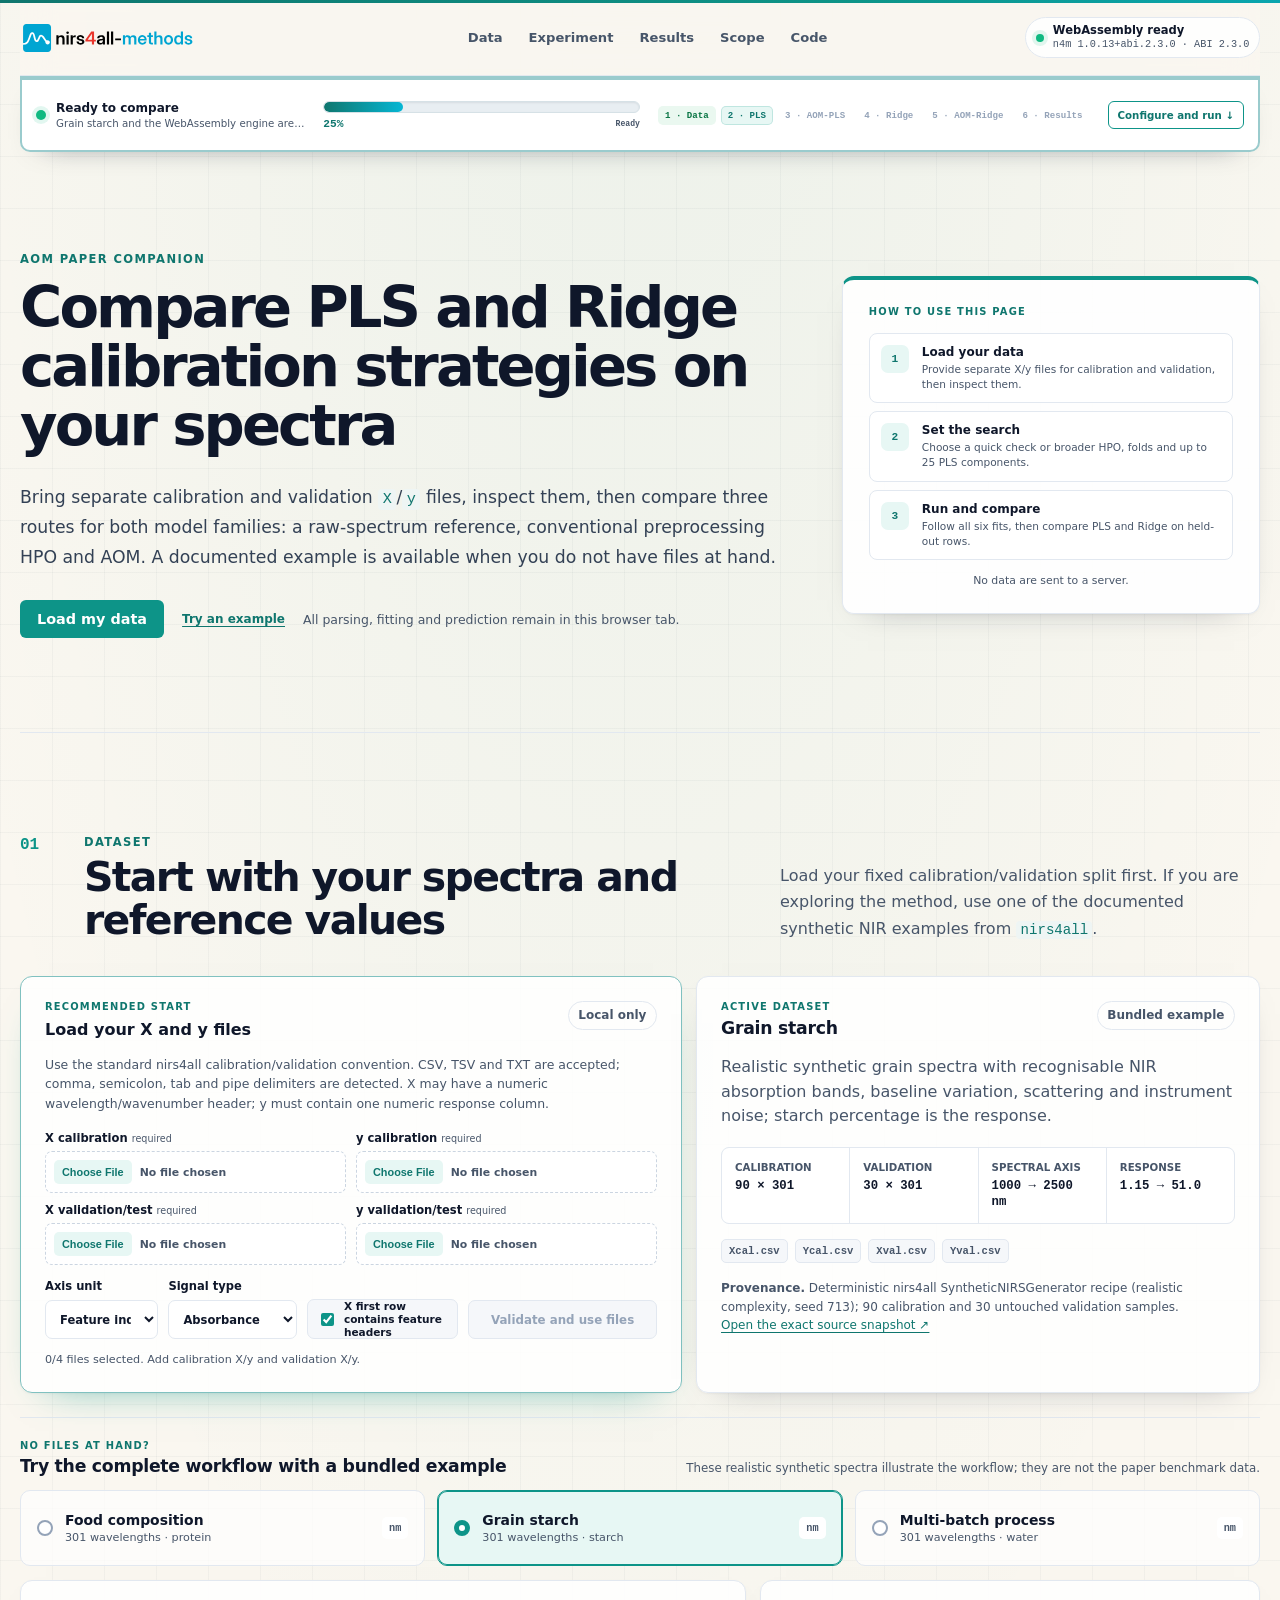
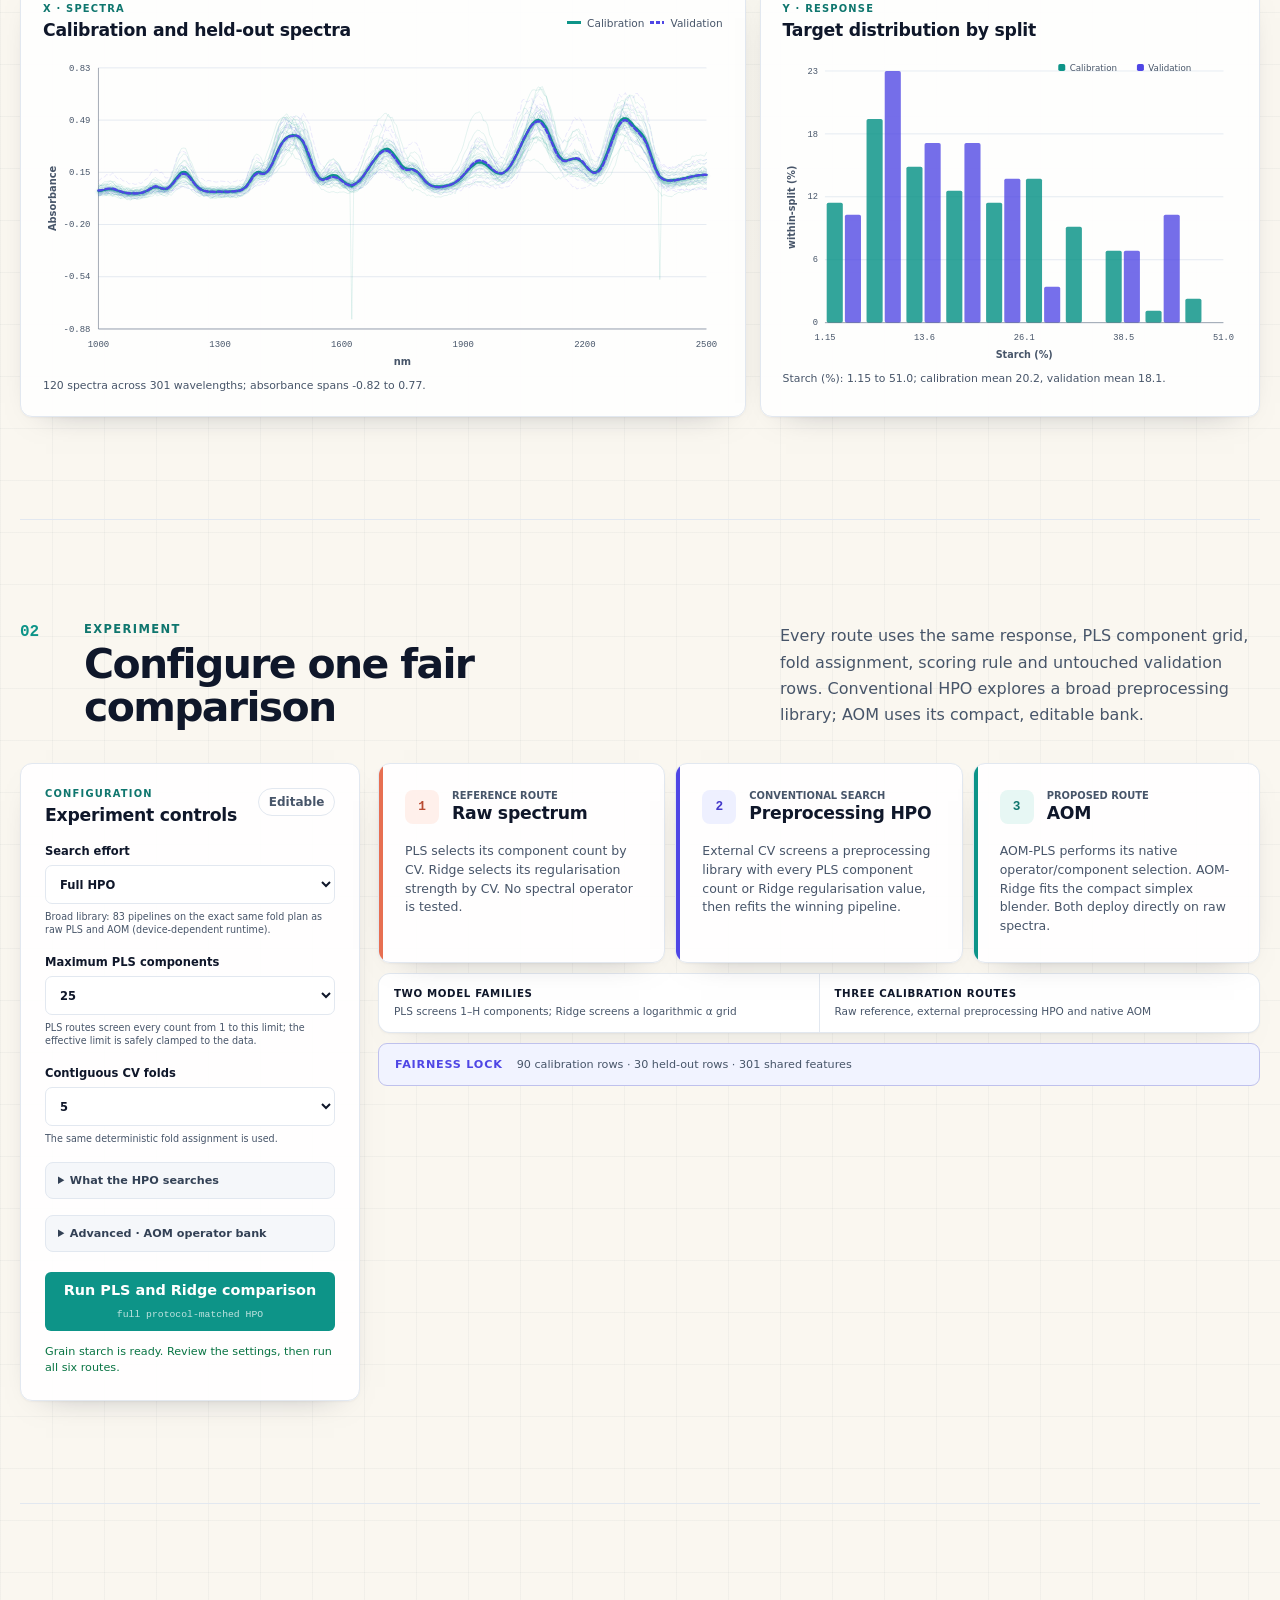
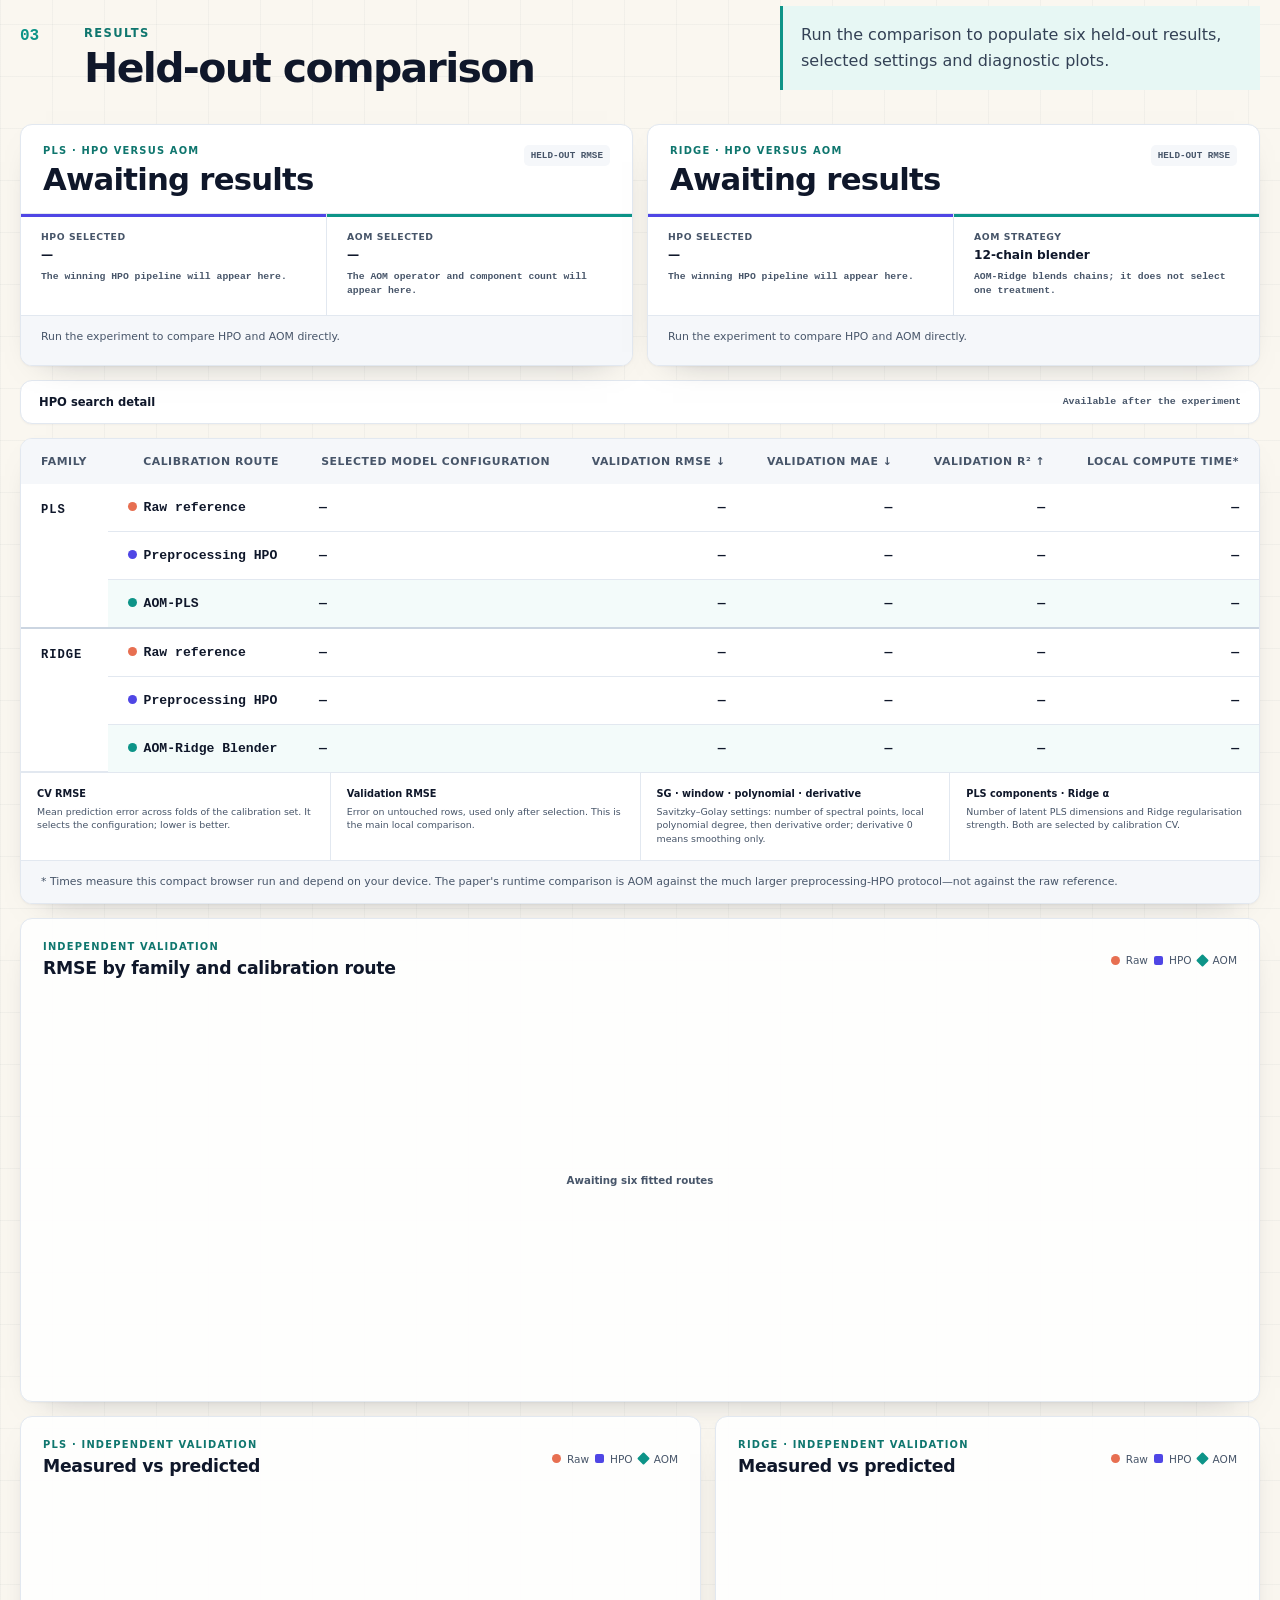
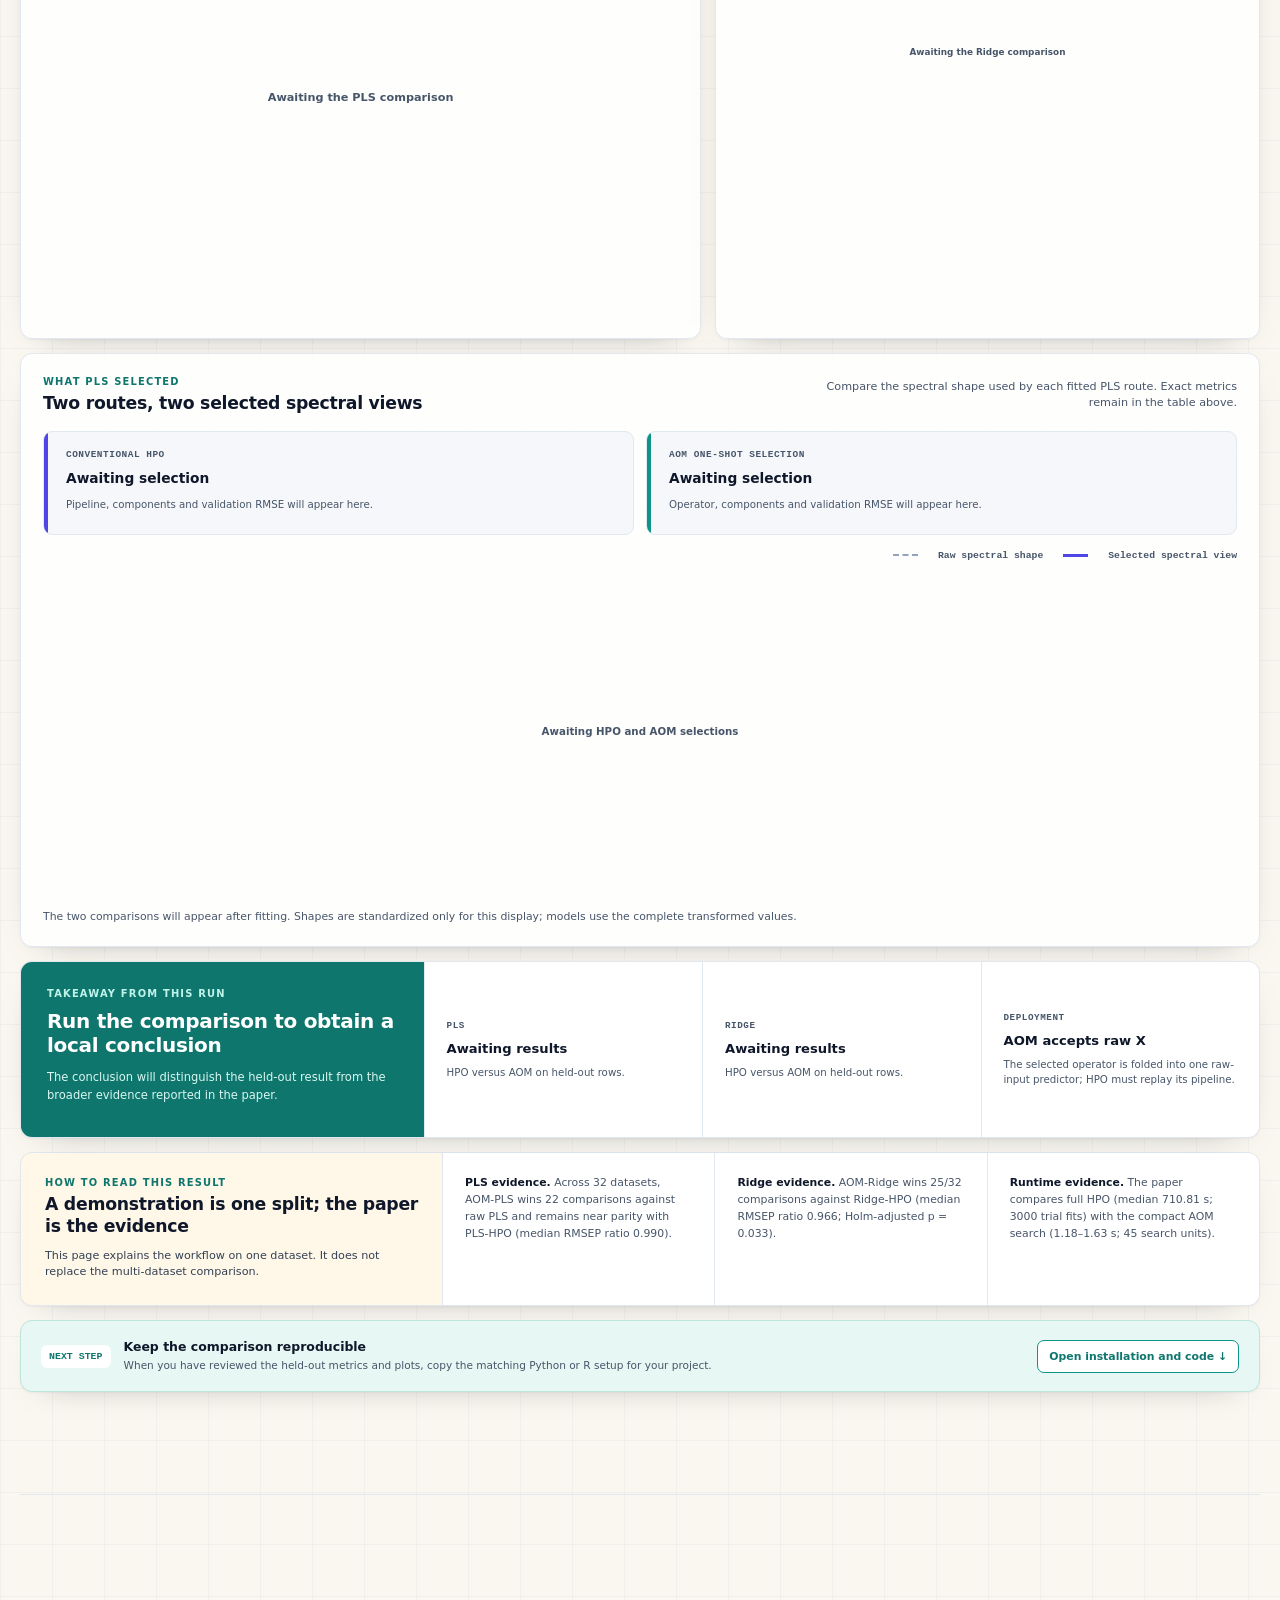
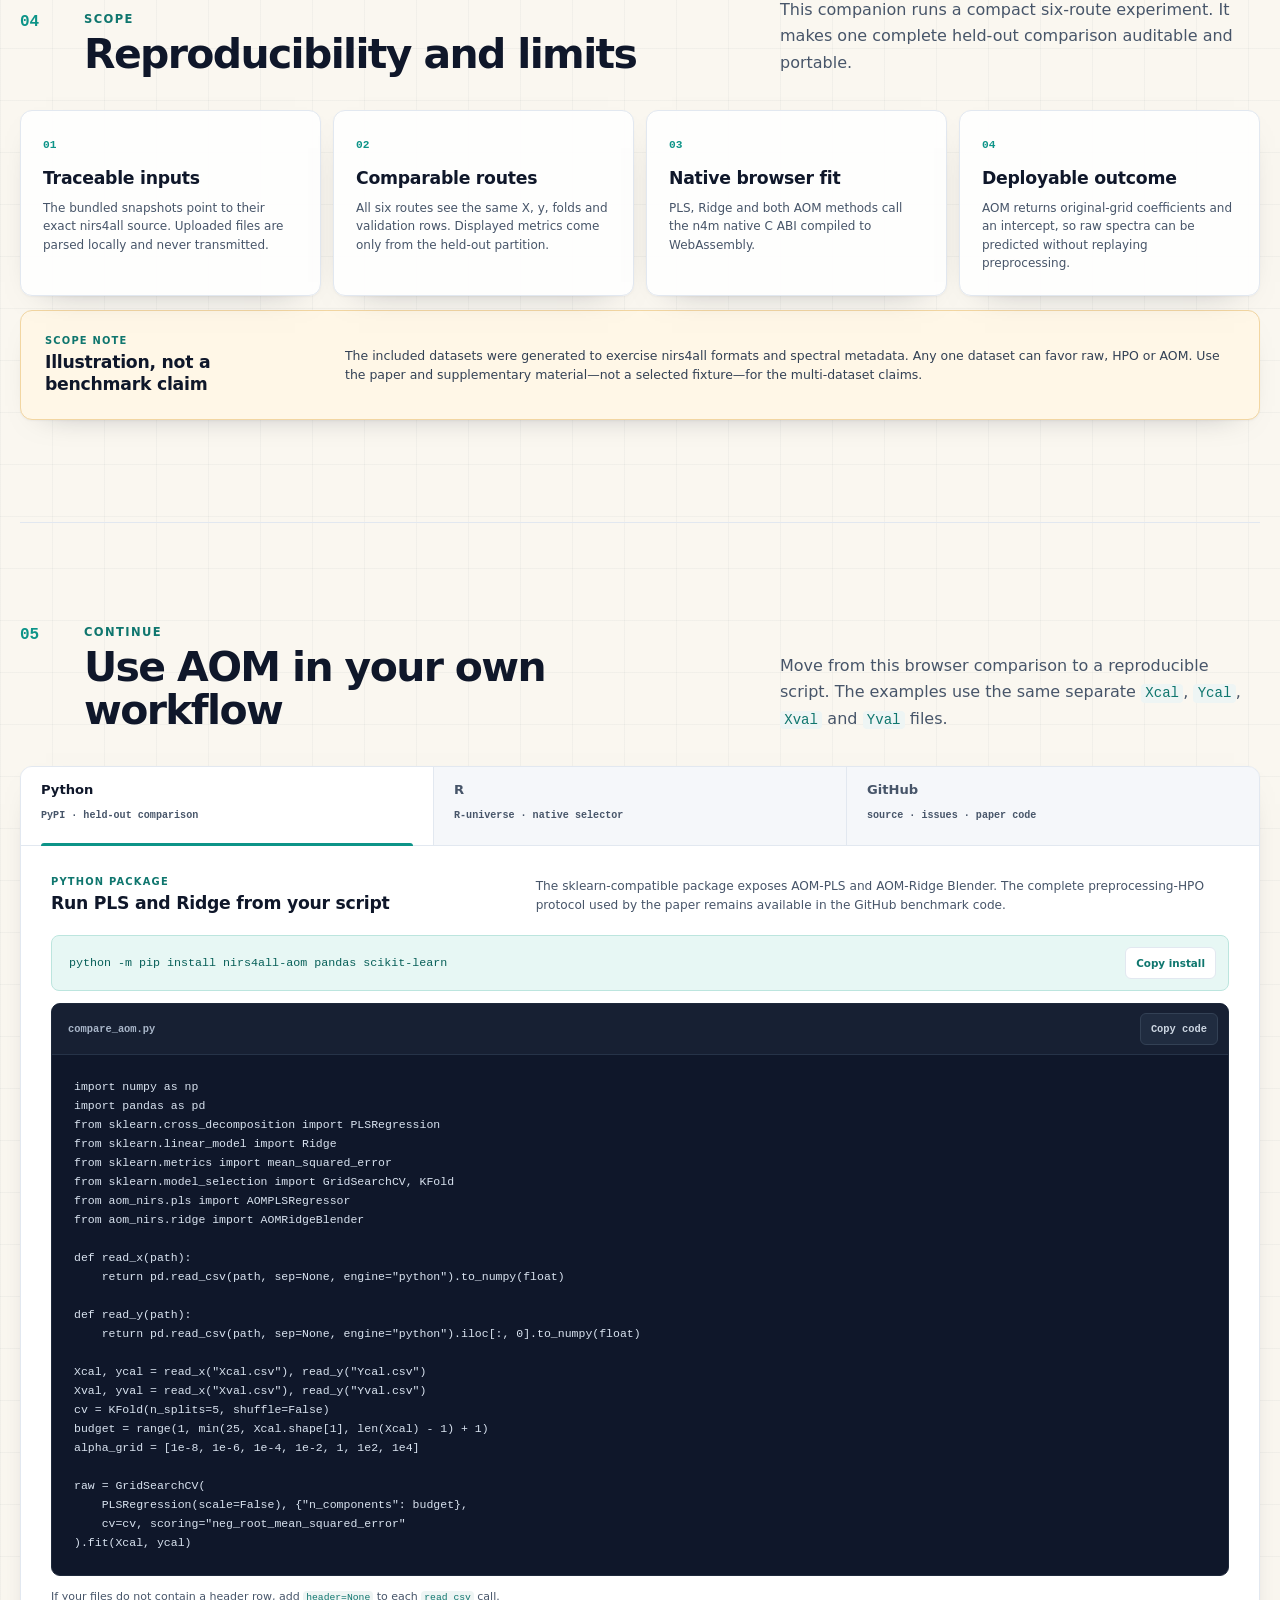
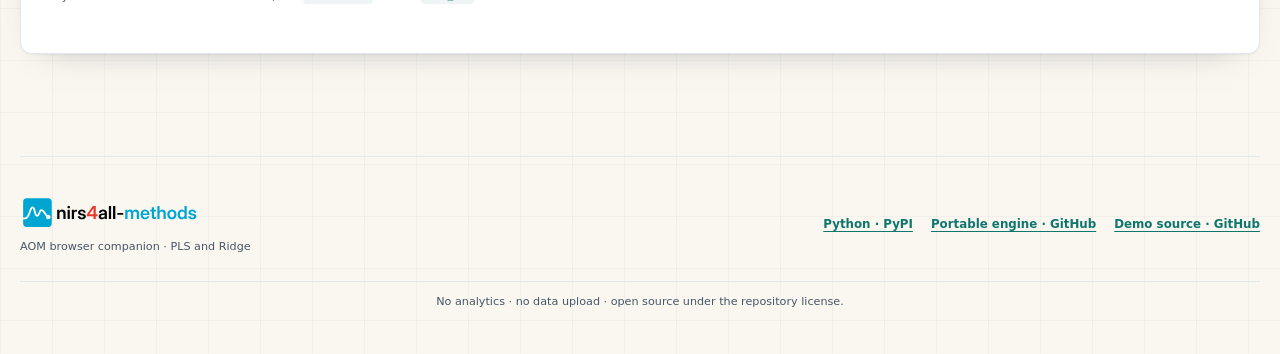
==== demo/wasm/index.html @ f7631689 "feat(demo): explain HPO selections and scores" ====
<!doctype html>
<html lang="en">
<head>
  <meta charset="utf-8">
  <meta name="viewport" content="width=device-width, initial-scale=1">
  <meta name="description" content="Load NIR calibration data and compare PLS and Ridge defaults, preprocessing HPO and AOM entirely in WebAssembly.">
  <meta name="theme-color" content="#0d9488">
  <title>AOM · interactive paper companion</title>
  <link rel="icon" href="assets/nirs4all-ui/brands/nirs4all-formats/icon.svg" type="image/svg+xml">
  <link rel="stylesheet" href="assets/nirs4all-ui/styles/nirs4all-default.css">
  <link rel="stylesheet" href="assets/nirs4all-ui/viz.css">
  <link rel="stylesheet" href="styles.css">
</head>
<body class="n4-app n4-spectral-canvas">
  <div class="n4-spectrum-strip" aria-hidden="true"></div>
  <header class="site-header">
    <a class="brand" href="https://github.com/GBeurier/nirs4all-methods" aria-label="nirs4all-methods repository">
      <img src="assets/nirs4all-ui/brands/nirs4all-methods/horizontal.svg" alt="nirs4all-methods">
    </a>
    <nav aria-label="Page sections">
      <a href="#data">Data</a>
      <a href="#experiment">Experiment</a>
      <a href="#results">Results</a>
      <a href="#reproduce">Scope</a>
      <a href="#continue">Code</a>
    </nav>
    <div class="runtime n4-badge" aria-live="polite">
      <span id="runtime-dot" class="runtime-dot loading" aria-hidden="true"></span>
      <span><strong id="runtime-status">Loading WASM</strong><small id="runtime-version">n4m engine</small></span>
    </div>
  </header>

  <section id="activity" class="activity-strip" data-state="loading">
    <div class="activity-status">
      <span id="activity-dot" class="activity-dot" aria-hidden="true"></span>
      <div><strong id="activity-title">Initialising the demonstration</strong><small id="activity-detail">Loading the dataset description…</small></div>
    </div>
    <div class="activity-progress-stack">
      <div id="activity-progress" class="activity-progress" role="progressbar" aria-label="Experiment progress" aria-valuemin="0" aria-valuemax="100" aria-valuenow="5">
        <span id="activity-progress-bar" style="width: 5%"></span>
      </div>
      <div class="activity-progress-meta"><strong id="activity-percent">5%</strong><small id="activity-time">Loading…</small></div>
    </div>
    <ol class="activity-phases" aria-label="Experiment stages">
      <li data-phase="data">1 · Data</li><li data-phase="pls">2 · PLS</li><li data-phase="aom-pls">3 · AOM-PLS</li><li data-phase="ridge">4 · Ridge</li><li data-phase="aom-ridge">5 · AOM-Ridge</li><li data-phase="results">6 · Results</li>
    </ol>
    <a id="activity-action" href="#results" hidden>View results ↓</a>
    <p id="activity-announcement" class="sr-only" role="status" aria-live="polite" aria-atomic="true">Initialising the demonstration.</p>
  </section>

  <main>
    <section class="hero" aria-labelledby="page-title">
      <div>
        <p class="kicker">AOM paper companion</p>
        <h1 id="page-title">Compare PLS and Ridge calibration strategies on your spectra</h1>
        <p class="hero-copy">Bring separate calibration and validation <code>X</code>/<code>y</code> files, inspect them, then compare three routes for both model families: a raw-spectrum reference, conventional preprocessing HPO and AOM. A documented example is available when you do not have files at hand.</p>
        <div class="hero-actions">
          <a class="n4-button" href="#upload-card">Load my data</a>
          <a class="text-action" href="#bundled-datasets">Try an example</a>
          <span>All parsing, fitting and prediction remain in this browser tab.</span>
        </div>
      </div>
      <aside class="protocol-card n4-surface" aria-label="How to use the demonstration">
        <p class="overline">How to use this page</p>
        <ol class="workflow-overview">
          <li><span>1</span><div><strong>Load your data</strong><small>Provide separate X/y files for calibration and validation, then inspect them.</small></div></li>
          <li><span>2</span><div><strong>Set the search</strong><small>Choose a quick check or broader HPO, folds and up to 25 PLS components.</small></div></li>
          <li><span>3</span><div><strong>Run and compare</strong><small>Follow all six fits, then compare PLS and Ridge on held-out rows.</small></div></li>
        </ol>
        <p class="privacy-note">No data are sent to a server.</p>
      </aside>
    </section>

    <section id="data" class="section-block" aria-labelledby="data-title">
      <div class="section-heading">
        <div><span class="section-number">01</span><p class="kicker">Dataset</p><h2 id="data-title">Start with your spectra and reference values</h2></div>
        <p>Load your fixed calibration/validation split first. If you are exploring the method, use one of the documented synthetic NIR examples from <code>nirs4all</code>.</p>
      </div>

      <div class="data-layout">
        <article id="upload-card" class="upload-card n4-surface">
          <div class="upload-heading">
            <span><span class="overline">Recommended start</span><strong>Load your X and y files</strong></span>
            <span class="n4-badge">Local only</span>
          </div>
          <div class="upload-body">
            <p>Use the standard nirs4all calibration/validation convention. CSV, TSV and TXT are accepted; comma, semicolon, tab and pipe delimiters are detected. X may have a numeric wavelength/wavenumber header; y must contain one numeric response column.</p>
            <div class="upload-grid">
              <label><span>X calibration <small>required</small></span><input id="x-cal-file" type="file" accept=".csv,.tsv,.txt,text/csv,text/tab-separated-values"></label>
              <label><span>y calibration <small>required</small></span><input id="y-cal-file" type="file" accept=".csv,.tsv,.txt,text/csv,text/tab-separated-values"></label>
              <label><span>X validation/test <small>required</small></span><input id="x-val-file" type="file" accept=".csv,.tsv,.txt,text/csv,text/tab-separated-values"></label>
              <label><span>y validation/test <small>required</small></span><input id="y-val-file" type="file" accept=".csv,.tsv,.txt,text/csv,text/tab-separated-values"></label>
            </div>
            <div class="upload-options">
              <label>Axis unit<select id="upload-unit"><option value="index">Feature index</option><option value="nm">nm</option><option value="cm-1">cm⁻¹</option></select></label>
              <label>Signal type<select id="upload-signal"><option value="absorbance">Absorbance</option><option value="reflectance%">Reflectance %</option><option value="unknown">Other / unknown</option></select></label>
              <label class="header-option"><input id="upload-header" type="checkbox" checked> X first row contains feature headers</label>
              <button id="load-upload" class="secondary-button" type="button" disabled>Validate and use files</button>
            </div>
            <p id="upload-status" class="form-status" aria-live="polite">Select the four files above. Files never leave your device.</p>
          </div>
        </article>

        <article class="dataset-detail n4-surface">
          <div class="card-head">
            <div><p class="overline">Active dataset</p><h3 id="dataset-name">Loading…</h3></div>
            <span id="dataset-kind" class="n4-badge">Bundled example</span>
          </div>
          <p id="dataset-description" class="muted"></p>
          <dl class="metadata-grid">
            <div><dt>Calibration</dt><dd id="train-shape">—</dd></div>
            <div><dt>Validation</dt><dd id="test-shape">—</dd></div>
            <div><dt>Spectral axis</dt><dd id="axis-range">—</dd></div>
            <div><dt>Response</dt><dd id="target-range">—</dd></div>
          </dl>
          <div class="file-contract">
            <span>Xcal.csv</span><span>Ycal.csv</span><span>Xval.csv</span><span>Yval.csv</span>
          </div>
          <p class="provenance"><strong>Provenance.</strong> <span id="dataset-provenance"></span> <a id="dataset-source-link" href="#" target="_blank" rel="noreferrer">Open the exact source snapshot ↗</a></p>
        </article>

      </div>

      <div id="bundled-datasets" class="fixture-picker">
        <div><p class="overline">No files at hand?</p><h3>Try the complete workflow with a bundled example</h3></div>
        <p>These realistic synthetic spectra illustrate the workflow; they are not the paper benchmark data.</p>
      </div>
      <div id="dataset-options" class="dataset-options" role="radiogroup" aria-label="Bundled datasets"></div>

      <div class="inspection-grid">
        <article class="chart-panel n4-surface">
          <div class="chart-title"><div><p class="overline">X · spectra</p><h3>Calibration and held-out spectra</h3></div><div class="legend"><span class="legend-key train"></span>Calibration <span class="legend-key test"></span>Validation</div></div>
          <svg id="spectra-chart" class="n4viz" viewBox="0 0 760 360" role="img" aria-label="Spectra in the calibration and validation partitions" aria-describedby="spectra-summary"></svg>
          <p id="spectra-summary" class="chart-footnote">A concise spectral summary will appear with the dataset.</p>
        </article>
        <article class="chart-panel n4-surface">
          <div class="chart-title"><div><p class="overline">y · response</p><h3>Target distribution by split</h3></div></div>
          <svg id="target-chart" class="n4viz" viewBox="0 0 520 360" role="img" aria-label="Target distributions in calibration and validation partitions" aria-describedby="target-summary"></svg>
          <p id="target-summary" class="chart-footnote">A concise target summary will appear with the dataset.</p>
        </article>
      </div>
    </section>

    <section id="experiment" class="section-block" aria-labelledby="experiment-title">
      <div class="section-heading">
        <div><span class="section-number">02</span><p class="kicker">Experiment</p><h2 id="experiment-title">Configure one fair comparison</h2></div>
        <p>Every route uses the same response, PLS component grid, fold assignment, scoring rule and untouched validation rows. Conventional HPO explores a broad preprocessing library; AOM uses its compact, editable bank.</p>
      </div>

      <div class="experiment-layout">
        <aside class="config-card n4-surface">
          <div class="card-head"><div><p class="overline">Configuration</p><h3>Experiment controls</h3></div><span class="n4-badge">Editable</span></div>
          <label class="field">Search effort
            <select id="search-depth"><option value="quick">Quick check</option><option value="full" selected>Full HPO</option></select>
            <small id="search-depth-note">Broad preprocessing library evaluated on the exact same folds and score as raw PLS and AOM.</small>
          </label>
          <label class="field">Maximum PLS components
            <select id="components"><option>5</option><option>10</option><option>15</option><option>20</option><option selected>25</option></select>
            <small>PLS routes screen every count from 1 to this limit; the effective limit is safely clamped to the data.</small>
          </label>
          <label class="field">Contiguous CV folds
            <select id="folds"><option>3</option><option selected>5</option><option>6</option><option>8</option></select>
            <small>The same deterministic fold assignment is used.</small>
          </label>
          <details class="config-details">
            <summary>What the HPO searches</summary>
            <p id="hpo-scope">Smoothing, derivatives, detrending, SNV, Gaussian filtering and selected two-step chains.</p>
          </details>
          <details class="config-details">
            <summary>Advanced · AOM operator bank</summary>
            <fieldset>
              <legend>Strict-linear views used by AOM-PLS</legend>
              <div id="operator-controls" class="operator-controls"></div>
            </fieldset>
          </details>
          <button id="run" class="n4-button run-button" type="button" disabled><span>Run PLS and Ridge comparison</span><small id="run-search-summary">full protocol-matched HPO</small></button>
          <p id="run-note" class="form-status" aria-live="polite">Loading the data and WebAssembly engine.</p>
        </aside>

        <div class="routes">
          <div class="route-matrix">
            <article class="route-card baseline n4-surface">
              <div class="route-label"><span>1</span><div><p>Reference route</p><h3>Raw spectrum</h3></div></div>
              <p>PLS selects its component count by CV. Ridge selects its regularisation strength by CV. No spectral operator is tested.</p>
            </article>
            <article class="route-card hpo n4-surface">
              <div class="route-label"><span>2</span><div><p>Conventional search</p><h3>Preprocessing HPO</h3></div></div>
              <p>External CV screens a preprocessing library with every PLS component count or Ridge regularisation value, then refits the winning pipeline.</p>
            </article>
            <article class="route-card adaptive n4-surface">
              <div class="route-label"><span>3</span><div><p>Proposed route</p><h3>AOM</h3></div></div>
              <p>AOM-PLS performs its native operator/component selection. AOM-Ridge fits the compact simplex blender. Both deploy directly on raw spectra.</p>
            </article>
          </div>
          <div class="comparison-definition n4-surface">
            <div><strong>Two model families</strong><span>PLS screens 1–H components; Ridge screens a logarithmic α grid</span></div>
            <div><strong>Three calibration routes</strong><span>Raw reference, external preprocessing HPO and native AOM</span></div>
          </div>
          <div class="fairness-strip"><strong>Fairness lock</strong><span id="fairness-text">Same calibration rows · same held-out rows · same fold assignment · same mean fold-RMSE score</span></div>
        </div>
      </div>
    </section>

    <section id="results" class="section-block" aria-labelledby="results-title">
      <div class="section-heading results-heading">
        <div><span class="section-number">03</span><p class="kicker">Results</p><h2 id="results-title">Held-out comparison</h2></div>
        <p id="result-summary">Run the comparison to populate six held-out results, selected settings and diagnostic plots.</p>
      </div>

      <div class="verdict-grid">
        <article class="verdict-card n4-surface">
          <div class="verdict-head"><div><p class="overline">PLS · HPO versus AOM</p><strong id="rmse-delta">Awaiting results</strong></div><span>Held-out RMSE</span></div>
          <div class="verdict-selections">
            <div class="hpo-selection"><span>HPO selected</span><strong id="pls-hpo-card">—</strong><small id="pls-hpo-card-detail">The winning HPO pipeline will appear here.</small></div>
            <div class="aom-selection"><span>AOM selected</span><strong id="operator">—</strong><small id="operator-detail">The AOM operator will appear here.</small></div>
          </div>
          <p id="delta-detail">Run the experiment to compare HPO and AOM directly.</p>
        </article>
        <article class="verdict-card n4-surface">
          <div class="verdict-head"><div><p class="overline">Ridge · HPO versus AOM</p><strong id="ridge-rmse-delta">Awaiting results</strong></div><span>Held-out RMSE</span></div>
          <div class="verdict-selections">
            <div class="hpo-selection"><span>HPO selected</span><strong id="ridge-hpo-card">—</strong><small id="ridge-hpo-card-detail">The winning HPO pipeline will appear here.</small></div>
            <div class="aom-selection"><span>AOM strategy</span><strong id="ridge-aom-card">12-chain blender</strong><small id="ridge-aom-card-detail">AOM-Ridge blends chains; it does not select one treatment.</small></div>
          </div>
          <p id="ridge-delta-detail">Run the experiment to compare HPO and AOM directly.</p>
        </article>
      </div>

      <details class="hpo-result-details n4-surface">
        <summary><span>HPO search detail</span><small id="hpo-search-summary">Available after the experiment</small></summary>
        <div class="hpo-detail-grid">
          <div><strong>Protocol</strong><p id="hpo-protocol-detail">The shared fold plan, scoring rule and parity checks will appear here.</p></div>
          <div><strong>PLS search</strong><p id="hpo-pls-detail">Component grid and winning preprocessing pipeline.</p></div>
          <div><strong>Ridge search</strong><p id="hpo-ridge-detail">Alpha grid and winning preprocessing pipeline.</p></div>
        </div>
        <div class="hpo-score-table-wrap" role="region" aria-label="Complete HPO cross-validation scores" tabindex="0">
          <table class="hpo-score-table">
            <caption>Every preprocessing pipeline tested. Each row reports its best internal PLS component count and Ridge α, selected on calibration CV only.</caption>
            <thead><tr><th scope="col">Pretreatment</th><th scope="col">PLS components</th><th scope="col">PLS CV RMSE</th><th scope="col">Ridge α</th><th scope="col">Ridge CV RMSE</th><th scope="col">Selected</th></tr></thead>
            <tbody id="hpo-all-scores"><tr><td colspan="6">Run the experiment to populate all candidate scores.</td></tr></tbody>
          </table>
        </div>
      </details>

      <div class="results-table-wrap n4-surface">
        <table class="results-table method-results">
          <thead><tr><th scope="col">Family</th><th scope="col">Calibration route</th><th scope="col">Selected model configuration</th><th scope="col">Validation RMSE ↓</th><th scope="col">Validation MAE ↓</th><th scope="col">Validation R² ↑</th><th scope="col">Local compute time*</th></tr></thead>
          <tbody>
            <tr data-family="pls"><th scope="row" rowspan="3">PLS</th><td><span class="method-dot baseline"></span>Raw reference</td><td id="pls-default-selection">—</td><td id="pls-default-rmse">—</td><td id="pls-default-mae">—</td><td id="pls-default-r2">—</td><td id="pls-default-time">—</td></tr>
            <tr data-family="pls"><td><span class="method-dot hpo"></span>Preprocessing HPO</td><td id="pls-hpo-selection">—</td><td id="pls-hpo-rmse">—</td><td id="pls-hpo-mae">—</td><td id="pls-hpo-r2">—</td><td id="pls-hpo-time">—</td></tr>
            <tr data-family="pls" class="aom-row"><td><span class="method-dot adaptive"></span>AOM-PLS</td><td id="aom-pls-selection">—</td><td id="aom-pls-rmse">—</td><td id="aom-pls-mae">—</td><td id="aom-pls-r2">—</td><td id="aom-pls-time">—</td></tr>
            <tr data-family="ridge"><th scope="row" rowspan="3">Ridge</th><td><span class="method-dot baseline"></span>Raw reference</td><td id="ridge-default-selection">—</td><td id="ridge-default-rmse">—</td><td id="ridge-default-mae">—</td><td id="ridge-default-r2">—</td><td id="ridge-default-time">—</td></tr>
            <tr data-family="ridge"><td><span class="method-dot hpo"></span>Preprocessing HPO</td><td id="ridge-hpo-selection">—</td><td id="ridge-hpo-rmse">—</td><td id="ridge-hpo-mae">—</td><td id="ridge-hpo-r2">—</td><td id="ridge-hpo-time">—</td></tr>
            <tr data-family="ridge" class="aom-row"><td><span class="method-dot adaptive"></span>AOM-Ridge Blender</td><td id="aom-ridge-selection">—</td><td id="aom-ridge-rmse">—</td><td id="aom-ridge-mae">—</td><td id="aom-ridge-r2">—</td><td id="aom-ridge-time">—</td></tr>
          </tbody>
        </table>
        <div class="results-reading-guide" aria-label="How to read the model settings and scores">
          <div><strong>CV RMSE</strong><span>Mean prediction error across folds of the calibration set. It selects the configuration; lower is better.</span></div>
          <div><strong>Validation RMSE</strong><span>Error on untouched rows, used only after selection. This is the main local comparison.</span></div>
          <div><strong>SG · window · polynomial · derivative</strong><span>Savitzky–Golay settings: number of spectral points, local polynomial degree, then derivative order; derivative 0 means smoothing only.</span></div>
          <div><strong>PLS components · Ridge α</strong><span>Number of latent PLS dimensions and Ridge regularisation strength. Both are selected by calibration CV.</span></div>
        </div>
        <p class="table-note">* Times measure this compact browser run and depend on your device. The paper's runtime comparison is AOM against the much larger preprocessing-HPO protocol—not against the raw reference.</p>
      </div>

      <div class="diagnostic-grid">
        <article class="chart-panel performance-panel n4-surface">
          <div class="chart-title"><div><p class="overline">Independent validation</p><h3>RMSE by family and calibration route</h3></div><div class="legend"><span class="legend-key baseline"></span>Raw <span class="legend-key hpo"></span>HPO <span class="legend-key aom"></span>AOM</div></div>
          <svg id="rmse-chart" class="n4viz" viewBox="0 0 1280 420" role="img" aria-label="Validation RMSE for six PLS and Ridge calibration routes" aria-describedby="result-summary"></svg>
        </article>
        <article class="chart-panel prediction-panel n4-surface">
          <div class="chart-title"><div><p class="overline">PLS · independent validation</p><h3>Measured vs predicted</h3></div><div class="legend"><span class="legend-key baseline"></span>Raw <span class="legend-key hpo"></span>HPO <span class="legend-key aom"></span>AOM</div></div>
          <svg id="pls-prediction-chart" class="n4viz" viewBox="0 0 620 420" role="img" aria-label="Measured versus predicted PLS responses" aria-describedby="result-summary"></svg>
        </article>
        <article class="chart-panel prediction-panel n4-surface">
          <div class="chart-title"><div><p class="overline">Ridge · independent validation</p><h3>Measured vs predicted</h3></div><div class="legend"><span class="legend-key baseline"></span>Raw <span class="legend-key hpo"></span>HPO <span class="legend-key aom"></span>AOM</div></div>
          <svg id="ridge-prediction-chart" class="n4viz" viewBox="0 0 620 420" role="img" aria-label="Measured versus predicted Ridge responses" aria-describedby="result-summary"></svg>
        </article>
        <article class="chart-panel selection-panel n4-surface">
          <div class="chart-title selection-title">
            <div><p class="overline">What PLS selected</p><h3 id="operator-preview-title">Two routes, two selected spectral views</h3></div>
            <p>Compare the spectral shape used by each fitted PLS route. Exact metrics remain in the table above.</p>
          </div>
          <div class="selection-summary" aria-label="Selected PLS pretreatments">
            <div class="selection-route hpo-route"><span>Conventional HPO</span><strong id="pretreatment-hpo-name">Awaiting selection</strong><small id="pretreatment-hpo-setting">Pipeline, components and validation RMSE will appear here.</small></div>
            <div class="selection-route aom-route"><span>AOM one-shot selection</span><strong id="pretreatment-aom-name">Awaiting selection</strong><small id="pretreatment-aom-setting">Operator, components and validation RMSE will appear here.</small></div>
          </div>
          <div class="selection-legend" aria-hidden="true"><span class="raw-shape-key"></span>Raw spectral shape <span class="selected-shape-key"></span>Selected spectral view</div>
          <svg id="operator-chart" class="n4viz" viewBox="0 0 1280 360" role="img" aria-label="Standardized raw spectral shape compared with the HPO-selected and AOM-selected spectral views" aria-describedby="operator-explanation"></svg>
          <p id="operator-explanation" class="chart-footnote">The two comparisons will appear after fitting. Shapes are standardized only for this display; models use the complete transformed values.</p>
        </article>
        <article class="conclusion-panel n4-surface" aria-labelledby="local-conclusion-title">
          <div class="conclusion-lead"><p class="overline">Takeaway from this run</p><h3 id="local-conclusion-title">Run the comparison to obtain a local conclusion</h3><p id="local-conclusion-copy">The conclusion will distinguish the held-out result from the broader evidence reported in the paper.</p></div>
          <div class="conclusion-facts">
            <div><span>PLS</span><strong id="conclusion-pls">Awaiting results</strong><small id="conclusion-pls-detail">HPO versus AOM on held-out rows.</small></div>
            <div><span>Ridge</span><strong id="conclusion-ridge">Awaiting results</strong><small id="conclusion-ridge-detail">HPO versus AOM on held-out rows.</small></div>
            <div><span>Deployment</span><strong id="conclusion-deploy">AOM accepts raw X</strong><small>The selected operator is folded into one raw-input predictor; HPO must replay its pipeline.</small></div>
          </div>
        </article>
      </div>
      <div class="paper-context n4-surface">
        <div class="paper-context-lead"><p class="overline">How to read this result</p><h3>A demonstration is one split; the paper is the evidence</h3><p>This page explains the workflow on one dataset. It does not replace the multi-dataset comparison.</p></div>
        <div class="paper-evidence">
          <p><strong>PLS evidence.</strong> Across 32 datasets, AOM-PLS wins 22 comparisons against raw PLS and remains near parity with PLS-HPO (median RMSEP ratio 0.990).</p>
          <p><strong>Ridge evidence.</strong> AOM-Ridge wins 25/32 comparisons against Ridge-HPO (median RMSEP ratio 0.966; Holm-adjusted p = 0.033).</p>
          <p><strong>Runtime evidence.</strong> The paper compares full HPO (median 710.81 s; 3000 trial fits) with the compact AOM search (1.18–1.63 s; 45 search units).</p>
        </div>
      </div>
      <div class="guided-next n4-surface">
        <div><span>Next step</span><strong>Keep the comparison reproducible</strong><small>When you have reviewed the held-out metrics and plots, copy the matching Python or R setup for your project.</small></div>
        <a href="#continue">Open installation and code ↓</a>
      </div>
    </section>

    <section id="reproduce" class="section-block reproduce" aria-labelledby="reproduce-title">
      <div class="section-heading">
        <div><span class="section-number">04</span><p class="kicker">Scope</p><h2 id="reproduce-title">Reproducibility and limits</h2></div>
        <p>This companion runs a compact six-route experiment. It makes one complete held-out comparison auditable and portable.</p>
      </div>
      <div class="audit-grid">
        <article class="n4-surface"><span>01</span><h3>Traceable inputs</h3><p>The bundled snapshots point to their exact nirs4all source. Uploaded files are parsed locally and never transmitted.</p></article>
        <article class="n4-surface"><span>02</span><h3>Comparable routes</h3><p>All six routes see the same X, y, folds and validation rows. Displayed metrics come only from the held-out partition.</p></article>
        <article class="n4-surface"><span>03</span><h3>Native browser fit</h3><p>PLS, Ridge and both AOM methods call the n4m native C ABI compiled to WebAssembly.</p></article>
        <article class="n4-surface"><span>04</span><h3>Deployable outcome</h3><p>AOM returns original-grid coefficients and an intercept, so raw spectra can be predicted without replaying preprocessing.</p></article>
      </div>
      <div class="technical-note n4-surface">
        <div><p class="overline">Scope note</p><h3>Illustration, not a benchmark claim</h3></div>
        <p>The included datasets were generated to exercise nirs4all formats and spectral metadata. Any one dataset can favor raw, HPO or AOM. Use the paper and supplementary material—not a selected fixture—for the multi-dataset claims.</p>
      </div>
    </section>

    <section id="continue" class="section-block continue" aria-labelledby="continue-title">
      <div class="section-heading">
        <div><span class="section-number">05</span><p class="kicker">Continue</p><h2 id="continue-title">Use AOM in your own workflow</h2></div>
        <p>Move from this browser comparison to a reproducible script. The examples use the same separate <code>Xcal</code>, <code>Ycal</code>, <code>Xval</code> and <code>Yval</code> files.</p>
      </div>

      <div class="code-workbench n4-surface">
        <div class="code-tabs" role="tablist" aria-label="Installation and code examples">
          <button id="tab-python" role="tab" aria-selected="true" aria-controls="panel-python" tabindex="0" type="button"><span>Python</span><small>PyPI · held-out comparison</small></button>
          <button id="tab-r" role="tab" aria-selected="false" aria-controls="panel-r" tabindex="-1" type="button"><span>R</span><small>R-universe · native selector</small></button>
          <button id="tab-source" role="tab" aria-selected="false" aria-controls="panel-source" tabindex="-1" type="button"><span>GitHub</span><small>source · issues · paper code</small></button>
        </div>

        <div id="panel-python" class="code-panel" role="tabpanel" aria-labelledby="tab-python">
          <div class="code-intro"><div><p class="overline">Python package</p><h3>Run PLS and Ridge from your script</h3></div><p>The sklearn-compatible package exposes AOM-PLS and AOM-Ridge Blender. The complete preprocessing-HPO protocol used by the paper remains available in the GitHub benchmark code.</p></div>
          <div class="install-row"><code id="python-install">python -m pip install nirs4all-aom pandas scikit-learn</code><button class="copy-button" type="button" data-copy-target="python-install">Copy install</button></div>
          <div class="code-frame">
            <div class="code-frame-head"><span>compare_aom.py</span><button class="copy-button" type="button" data-copy-target="python-code">Copy code</button></div>
            <pre><code id="python-code">import numpy as np
import pandas as pd
from sklearn.cross_decomposition import PLSRegression
from sklearn.linear_model import Ridge
from sklearn.metrics import mean_squared_error
from sklearn.model_selection import GridSearchCV, KFold
from aom_nirs.pls import AOMPLSRegressor
from aom_nirs.ridge import AOMRidgeBlender

def read_x(path):
    return pd.read_csv(path, sep=None, engine="python").to_numpy(float)

def read_y(path):
    return pd.read_csv(path, sep=None, engine="python").iloc[:, 0].to_numpy(float)

Xcal, ycal = read_x("Xcal.csv"), read_y("Ycal.csv")
Xval, yval = read_x("Xval.csv"), read_y("Yval.csv")
cv = KFold(n_splits=5, shuffle=False)
budget = range(1, min(25, Xcal.shape[1], len(Xcal) - 1) + 1)
alpha_grid = [1e-8, 1e-6, 1e-4, 1e-2, 1, 1e2, 1e4]

raw = GridSearchCV(
    PLSRegression(scale=False), {"n_components": budget},
    cv=cv, scoring="neg_root_mean_squared_error"
).fit(Xcal, ycal)

aom = AOMPLSRegressor(
    n_components="auto", max_components=max(budget),
    operator_bank="compact", criterion="cv", cv=5,
    cv_splitter=cv, random_state=0
).fit(Xcal, ycal)

raw_ridge = GridSearchCV(
    Ridge(), {"alpha": alpha_grid}, cv=cv,
    scoring="neg_root_mean_squared_error"
).fit(Xcal, ycal)

aom_ridge = AOMRidgeBlender(
    outer_cv=5, inner_cv=5, outer_cv_kind="kfold",
    regularizer=0.01, random_state=0, n_jobs=-1
).fit(Xcal, ycal)

models = {
    "Raw PLS": raw, "AOM-PLS": aom,
    "Raw Ridge": raw_ridge, "AOM-Ridge": aom_ridge,
}
for name, model in models.items():
    pred = np.asarray(model.predict(Xval)).ravel()
    rmsep = np.sqrt(mean_squared_error(yval, pred))
    print(f"{name:10s} RMSEP = {rmsep:.4g}")

print("AOM operator:", aom.selected_operators_)
print("AOM components:", aom.n_components_)
print("AOM-Ridge weights:", aom_ridge.weights_)</code></pre>
          </div>
          <p class="code-note">If your files do not contain a header row, add <code>header=None</code> to each <code>read_csv</code> call.</p>
        </div>

        <div id="panel-r" class="code-panel" role="tabpanel" aria-labelledby="tab-r" hidden>
          <div class="code-intro"><div><p class="overline">R package</p><h3>Run the native AOM selector</h3></div><p>The current R interface exposes the native calibration fit, operator selection and CV diagnostics. Held-out prediction from the selected original-grid model is currently provided by the browser and Python interfaces.</p></div>
          <div class="install-row"><code id="r-install">install.packages("n4m", repos = c("https://gbeurier.r-universe.dev", getOption("repos")))</code><button class="copy-button" type="button" data-copy-target="r-install">Copy install</button></div>
          <div class="code-frame">
            <div class="code-frame-head"><span>compare_aom.R</span><button class="copy-button" type="button" data-copy-target="r-code">Copy code</button></div>
            <pre><code id="r-code">library(n4m)

read_x &lt;- function(path) as.matrix(read.csv(path, check.names = FALSE))
read_y &lt;- function(path) read.csv(path)[[1L]]

Xcal &lt;- read_x("Xcal.csv")
ycal &lt;- read_y("Ycal.csv")

aom &lt;- aom_pls(
  Xcal, ycal,
	  max_components = 25L,
  n_operators = 9L,
  cv = 5L
)

cat("Selected operator index:", aom$selected_operator_index, "\n")
cat("Selected components:", aom$selected_n_components, "\n")
cat("Calibration CV RMSE:", aom$best_score, "\n")
plot(aom$rmse_curves, type = "l", xlab = "Candidate", ylab = "CV RMSE")</code></pre>
          </div>
          <p class="code-note">For semicolon-delimited decimal-comma files, replace <code>read.csv</code> with <code>read.csv2</code>.</p>
        </div>

        <div id="panel-source" class="code-panel source-panel" role="tabpanel" aria-labelledby="tab-source" hidden>
          <div class="code-intro"><div><p class="overline">Open source</p><h3>Inspect, cite or extend the implementation</h3></div><p>The reference estimator, this demonstration and the portable numerical engine are developed in public repositories.</p></div>
          <div class="repository-grid">
            <a href="https://github.com/GBeurier/nirs4all-aom" target="_blank" rel="noreferrer"><span>Reference implementation</span><strong>nirs4all-aom</strong><small>Python package, paper code and this demo ↗</small></a>
            <a href="https://github.com/GBeurier/nirs4all-methods" target="_blank" rel="noreferrer"><span>Portable engine</span><strong>nirs4all-methods</strong><small>n4m native core, R package and WASM bindings ↗</small></a>
            <a href="https://pypi.org/project/nirs4all-aom/" target="_blank" rel="noreferrer"><span>Released package</span><strong>PyPI</strong><small>Versions and installation metadata ↗</small></a>
            <a href="https://gbeurier.r-universe.dev/n4m" target="_blank" rel="noreferrer"><span>Released package</span><strong>R-universe</strong><small>Binary packages and reference manual ↗</small></a>
          </div>
        </div>
        <p id="copy-status" class="copy-status" role="status" aria-live="polite"></p>
      </div>
    </section>
  </main>

  <footer>
    <div><img src="assets/nirs4all-ui/brands/nirs4all-methods/horizontal.svg" alt="nirs4all-methods"><p>AOM browser companion · PLS and Ridge</p></div>
    <div class="footer-links"><a href="https://pypi.org/project/nirs4all-aom/">Python · PyPI</a><a href="https://github.com/GBeurier/nirs4all-methods">Portable engine · GitHub</a><a href="https://github.com/GBeurier/nirs4all-aom">Demo source · GitHub</a></div>
    <p class="license-note">No analytics · no data upload · open source under the repository license.</p>
  </footer>
  <script type="module" src="demo.js"></script>
</body>
</html>
---- demo/wasm/assets/nirs4all-ui/styles/nirs4all-default.css ----
:root {
  color-scheme: light;
  --n4-color-primary: #0d9488;
  --n4-color-primary-hover: #0f766e;
  --n4-color-cyan: #06b6d4;
  --n4-color-indigo: #4f46e5;
  --n4-color-success: #10b981;
  --n4-color-warning: #d97706;
  --n4-color-danger: #e11d48;
  --n4-color-bg: #faf7f0;
  --n4-color-bg-alt: #f5f7fa;
  --n4-color-surface: #ffffff;
  --n4-color-border: #e2e8f0;
  --n4-color-text: #0f172a;
  --n4-color-muted: #475569;
  --n4-radius: 8px;
  --n4-radius-sm: 6px;
  --n4-shadow: 0 4px 16px -4px rgba(17, 24, 39, .08), 0 2px 4px -2px rgba(17, 24, 39, .04);
  --n4-font-sans: Inter, -apple-system, BlinkMacSystemFont, "Segoe UI", system-ui, sans-serif;
  --n4-font-display: "IBM Plex Sans", Inter, -apple-system, system-ui, sans-serif;
  --n4-font-mono: "JetBrains Mono", "Fira Code", "Cascadia Code", Consolas, monospace;
  --n4-grid-size: 52px;
}

:root[data-theme="dark"],
.n4-theme-dark {
  color-scheme: dark;
  --n4-color-primary: #2dd4bf;
  --n4-color-primary-hover: #5eead4;
  --n4-color-cyan: #22d3ee;
  --n4-color-indigo: #818cf8;
  --n4-color-bg: #0b1220;
  --n4-color-bg-alt: #0d1a2c;
  --n4-color-surface: #10233a;
  --n4-color-border: rgba(255, 255, 255, .12);
  --n4-color-text: rgba(255, 255, 255, .92);
  --n4-color-muted: rgba(255, 255, 255, .66);
  --n4-shadow: 0 4px 16px -4px rgba(0, 0, 0, .5);
}

.n4-app {
  background-color: var(--n4-color-bg);
  color: var(--n4-color-text);
  font-family: var(--n4-font-sans);
  letter-spacing: 0;
}

.n4-spectral-canvas {
  background-color: var(--n4-color-bg);
  background-image:
    radial-gradient(ellipse 90% 45% at 50% -8%, rgba(13, 148, 136, .07), transparent 70%),
    linear-gradient(rgba(20, 50, 48, .035) 1px, transparent 1px),
    linear-gradient(90deg, rgba(20, 50, 48, .035) 1px, transparent 1px);
  background-size: 100% 100%, var(--n4-grid-size) var(--n4-grid-size), var(--n4-grid-size) var(--n4-grid-size);
}

.n4-surface {
  background: var(--n4-color-surface);
  border: 1px solid var(--n4-color-border);
  border-radius: var(--n4-radius);
  box-shadow: var(--n4-shadow);
  color: var(--n4-color-text);
}

.n4-button {
  align-items: center;
  background: var(--n4-color-primary);
  border: 1px solid transparent;
  border-radius: var(--n4-radius-sm);
  color: #ffffff;
  display: inline-flex;
  font: 750 .9rem/1 var(--n4-font-sans);
  gap: .5rem;
  justify-content: center;
  min-height: 38px;
  padding: .65rem .85rem;
}

.n4-button:focus-visible,
.n4-button:hover {
  background: var(--n4-color-primary-hover);
  outline: 2px solid color-mix(in srgb, var(--n4-color-primary) 35%, transparent);
  outline-offset: 2px;
}

.n4-badge {
  align-items: center;
  border: 1px solid var(--n4-color-border);
  border-radius: 999px;
  color: var(--n4-color-muted);
  display: inline-flex;
  font: 800 .75rem/1 var(--n4-font-sans);
  min-height: 28px;
  padding: .45rem .6rem;
}

.n4-badge[data-tone="success"] {
  background: color-mix(in srgb, var(--n4-color-success) 14%, transparent);
  border-color: color-mix(in srgb, var(--n4-color-success) 32%, transparent);
  color: #087443;
}

.n4-badge[data-tone="warning"] {
  background: color-mix(in srgb, var(--n4-color-warning) 14%, transparent);
  border-color: color-mix(in srgb, var(--n4-color-warning) 32%, transparent);
  color: #9a4f00;
}

.n4-badge[data-tone="danger"] {
  background: color-mix(in srgb, var(--n4-color-danger) 12%, transparent);
  border-color: color-mix(in srgb, var(--n4-color-danger) 30%, transparent);
  color: #b42318;
}

.n4-panel-grid {
  display: grid;
  gap: 1rem;
  grid-template-columns: repeat(auto-fit, minmax(min(100%, 18rem), 1fr));
}

.n4-spectrum-strip {
  background: linear-gradient(90deg, var(--n4-color-primary-hover), var(--n4-color-primary), var(--n4-color-cyan), var(--n4-color-primary));
  background-size: 200% 100%;
  border-radius: 999px;
  height: 3px;
}

@media (prefers-reduced-motion: no-preference) {
  .n4-spectrum-strip {
    animation: n4-spectrum-strip 14s linear infinite;
  }
}

@keyframes n4-spectrum-strip {
  from { background-position: 0 0; }
  to { background-position: 200% 0; }
}
---- demo/wasm/assets/nirs4all-ui/viz.css ----
/* nirs4all-ui — default styles for the reusable `viz` scientific charts.
 *
 * The chart components set data colors (bars, dots, cells, lines, node cards)
 * inline as SVG attributes; this stylesheet only themes the elements that are
 * left to CSS on purpose: axes, gridlines, connectors, and text. It reads the
 * shared nirs4all design tokens when present (load `nirs4all-default.css` or
 * `theme.css`) and degrades to hardcoded fallbacks otherwise.
 *
 * Consumed as `nirs4all-ui/assets/viz.css`.
 */

.n4viz {
  display: block;
  width: 100%;
  height: auto;
  overflow: visible;
  font-family: var(--n4-font-sans, "Inter", -apple-system, system-ui, sans-serif);
}

/* structural strokes (never set inline by the components) */
.n4viz-grid {
  stroke: var(--n4-color-border, #e2e8f0);
  stroke-width: 1;
}

.n4viz-axis {
  stroke: var(--n4-color-muted, #94a3b8);
  stroke-opacity: 0.55;
  stroke-width: 1;
}

.n4viz-edge {
  stroke: var(--n4-color-border, #cbd5e1);
  stroke-width: 1.5;
}

/* text roles */
.n4viz-tick {
  font-family: var(--n4-font-mono, "JetBrains Mono", monospace);
  font-size: 10px;
  fill: var(--n4-color-muted, #64748b);
}

.n4viz-axis-label {
  font-size: 11px;
  font-weight: 600;
  fill: var(--n4-color-muted, #64748b);
}

.n4viz-badge {
  font-family: var(--n4-font-mono, "JetBrains Mono", monospace);
  font-size: 11px;
  font-weight: 700;
  fill: var(--n4-color-text, #0f172a);
}

.n4viz-cell-value {
  font-family: var(--n4-font-mono, "JetBrains Mono", monospace);
  font-size: 11px;
  fill: var(--n4-color-text, #0f172a);
}

.n4viz-cell-value-strong {
  fill: #ffffff;
}

.n4viz-legend-label {
  font-size: 10px;
  fill: var(--n4-color-muted, #64748b);
}

/* score-summary tiles */
.n4viz-stat-label {
  font-size: 9px;
  font-weight: 700;
  letter-spacing: 0.07em;
  text-transform: uppercase;
  fill: var(--n4-color-muted, #64748b);
}

.n4viz-stat-value {
  font-family: var(--n4-font-mono, "JetBrains Mono", monospace);
  font-size: 20px;
  font-weight: 700;
  fill: var(--n4-color-text, #0f172a);
}

.n4viz-stat-delta {
  font-family: var(--n4-font-mono, "JetBrains Mono", monospace);
  font-size: 10px;
  font-weight: 600;
}

/* pipeline node text */
.n4viz-node-label {
  font-size: 13px;
  font-weight: 650;
  fill: var(--n4-color-text, #0f172a);
}

.n4viz-node-detail {
  font-size: 10px;
  fill: var(--n4-color-muted, #64748b);
}

.n4viz-node-metric-value {
  font-family: var(--n4-font-mono, "JetBrains Mono", monospace);
  font-size: 10px;
  font-weight: 700;
  fill: var(--n4-color-text, #0f172a);
}

.n4viz-line-mean {
  filter: drop-shadow(0 1px 2px rgba(13, 148, 136, 0.35));
}

/* conformal interval strip */
.n4viz-conf-title {
  font-size: 12.5px;
  font-weight: 700;
  letter-spacing: -0.01em;
  fill: var(--n4-color-text, #0f172a);
}
.n4viz-conf-readout {
  font-family: var(--n4-font-mono, "JetBrains Mono", monospace);
  font-size: 10.5px;
  font-weight: 700;
  fill: var(--n4-color-muted, #64748b);
}
.n4viz-conf-empty {
  font-size: 12px;
  fill: var(--n4-color-muted, #94a3b8);
}
.n4viz-conf-band {
  transition: opacity 120ms ease;
}
/* outline the guarantee (target) band so it reads out of the nested stack */
.n4viz-conf-band--target {
  stroke: color-mix(in srgb, var(--n4-color-text, #0f172a) 26%, transparent);
  stroke-width: 1;
}
.n4viz-conf-point {
  stroke-linecap: round;
}

/* standalone dark fallback (when design tokens are not loaded) */
:root[data-theme="dark"] .n4viz,
.n4-theme-dark .n4viz {
  --n4-color-border: rgba(255, 255, 255, 0.14);
  --n4-color-muted: rgba(255, 255, 255, 0.62);
  --n4-color-text: rgba(255, 255, 255, 0.92);
}
---- demo/wasm/styles.css ----
:root {
  scroll-behavior: smooth;
  --page-width: 1240px;
  --ink-soft: #334155;
  --teal-soft: #e7f7f4;
  --cyan-soft: #e8f8fc;
  --amber-soft: #fff7e7;
  --blue: #2563eb;
  --coral: #e76f51;
  --train: #0d9488;
  --test: #4f46e5;
  --baseline: #e76f51;
  --hpo: #4f46e5;
  --adaptive: #0d9488;
}

* { box-sizing: border-box; }
body { margin: 0; min-width: 320px; }
.sr-only { position: absolute !important; width: 1px !important; height: 1px !important; padding: 0 !important; margin: -1px !important; overflow: hidden !important; clip: rect(0, 0, 0, 0) !important; white-space: nowrap !important; border: 0 !important; }
button, input, select { font: inherit; }
button, summary { -webkit-tap-highlight-color: transparent; }
a { color: var(--n4-color-primary-hover); text-underline-offset: 3px; }
code { border-radius: 4px; background: #eef5f4; color: #0f766e; padding: .08em .3em; font-family: var(--n4-font-mono); font-size: .88em; }
.n4-spectrum-strip { position: fixed; z-index: 100; inset: 0 0 auto; border-radius: 0; }
.n4-surface { border-radius: 12px; box-shadow: 0 12px 34px -26px rgba(15, 23, 42, .5), 0 1px 2px rgba(15, 23, 42, .04); }

.site-header {
  position: sticky;
  z-index: 50;
  top: 0;
  display: grid;
  grid-template-columns: 250px 1fr auto;
  align-items: center;
  gap: 28px;
  width: min(var(--page-width), calc(100% - 40px));
  margin: 0 auto;
  padding: 17px 0;
  border-bottom: 1px solid rgba(226, 232, 240, .9);
  background: color-mix(in srgb, var(--n4-color-bg) 91%, transparent);
  backdrop-filter: blur(16px);
}
.brand { display: inline-flex; width: fit-content; }
.brand img { width: 205px; height: 34px; object-fit: contain; object-position: left center; }
nav { display: flex; justify-content: center; gap: 26px; }
nav a { color: var(--n4-color-muted); font-size: .82rem; font-weight: 700; text-decoration: none; }
nav a:hover { color: var(--n4-color-primary-hover); }
.runtime { gap: 9px; background: rgba(255, 255, 255, .84); }
.runtime > span:last-child { display: grid; gap: 2px; }
.runtime strong { color: var(--n4-color-text); font-size: .72rem; }
.runtime small { color: var(--n4-color-muted); font: 500 .64rem/1.1 var(--n4-font-mono); }
.runtime-dot { width: 8px; height: 8px; border-radius: 50%; background: #94a3b8; }
.runtime-dot.loading { animation: pulse 1s ease-in-out infinite alternate; }
.runtime-dot.ready { background: var(--n4-color-success); box-shadow: 0 0 0 4px rgba(16, 185, 129, .12); }
.runtime-dot.error { background: var(--n4-color-danger); }
@keyframes pulse { to { opacity: .3; } }

.activity-strip {
  position: sticky;
  z-index: 45;
  top: 69px;
  display: grid;
  grid-template-columns: minmax(260px, .85fr) minmax(230px, 1fr) auto auto;
  align-items: center;
  gap: 18px;
  width: min(var(--page-width), calc(100% - 40px));
  min-height: 76px;
  margin: 0 auto;
  padding: 10px 14px;
  border: 2px solid color-mix(in srgb, var(--n4-color-primary) 34%, var(--n4-color-border));
  border-top-width: 4px;
  border-radius: 0 0 10px 10px;
  background: rgba(255, 255, 255, .96);
  box-shadow: 0 12px 30px -24px rgba(15, 23, 42, .7);
  backdrop-filter: blur(16px);
}
.activity-status { display: flex; align-items: center; gap: 10px; min-width: 0; }
.activity-status > div { display: grid; min-width: 0; gap: 2px; }
.activity-status strong, .activity-status small { overflow: hidden; text-overflow: ellipsis; white-space: nowrap; }
.activity-status strong { font-size: .75rem; }
.activity-status small { color: var(--n4-color-muted); font-size: .64rem; }
.activity-dot { flex: 0 0 auto; width: 10px; height: 10px; border-radius: 50%; background: #94a3b8; }
.activity-strip[data-state="running"] .activity-dot,
.activity-strip[data-state="loading"] .activity-dot { background: var(--n4-color-primary); box-shadow: 0 0 0 4px rgba(13, 148, 136, .12); animation: pulse 700ms ease-in-out infinite alternate; }
.activity-strip[data-state="ready"] .activity-dot,
.activity-strip[data-state="complete"] .activity-dot { background: var(--n4-color-success); box-shadow: 0 0 0 4px rgba(16, 185, 129, .12); }
.activity-strip[data-state="error"] .activity-dot { background: var(--n4-color-danger); box-shadow: 0 0 0 4px rgba(225, 29, 72, .1); }
.activity-progress-stack { display: grid; gap: 6px; min-width: 0; }
.activity-progress { overflow: hidden; height: 12px; border: 1px solid #d6e1e6; border-radius: 999px; background: #e8eef2; box-shadow: inset 0 1px 2px rgba(15, 23, 42, .08); }
.activity-progress span { display: block; width: 0; height: 100%; border-radius: inherit; background: linear-gradient(90deg, var(--n4-color-primary-hover), var(--n4-color-cyan)); transition: width 180ms ease; }
.activity-progress-meta { display: flex; justify-content: space-between; align-items: center; color: var(--n4-color-muted); font: 650 .61rem/1 var(--n4-font-mono); }
.activity-progress-meta strong { color: var(--n4-color-primary-hover); font-size: .7rem; }
.activity-strip[data-state="error"] .activity-progress span { background: var(--n4-color-danger); }
.activity-phases { display: flex; gap: 5px; margin: 0; padding: 0; list-style: none; }
.activity-phases li { padding: 5px 7px; border-radius: 5px; color: #94a3b8; font: 700 .57rem/1 var(--n4-font-mono); white-space: nowrap; }
.activity-phases li.complete { color: #087443; background: #eaf8f0; }
.activity-phases li.active { color: var(--n4-color-primary-hover); background: var(--teal-soft); box-shadow: inset 0 0 0 1px rgba(13, 148, 136, .18); }
.activity-strip[data-state="error"] .activity-phases li.active { color: var(--n4-color-danger); background: #fff0f3; }
#activity-action { padding: 7px 9px; border: 1px solid var(--n4-color-primary); border-radius: 6px; font-size: .64rem; font-weight: 800; text-decoration: none; white-space: nowrap; }

main { width: min(var(--page-width), calc(100% - 40px)); margin: 0 auto; }
.hero { display: grid; grid-template-columns: minmax(0, 1.45fr) minmax(340px, .8fr); align-items: center; gap: 64px; min-height: 580px; padding: 88px 0 82px; }
.kicker, .overline { margin: 0; color: var(--n4-color-primary-hover); font-size: .72rem; font-weight: 850; letter-spacing: .12em; text-transform: uppercase; }
h1, h2, h3 { margin: 0; font-family: var(--n4-font-display); color: var(--n4-color-text); }
h1 { max-width: 850px; margin-top: 13px; font-size: clamp(2.7rem, 4.5vw, 4.35rem); line-height: 1.02; letter-spacing: -.05em; }
h2 { font-size: clamp(2rem, 3.2vw, 3.25rem); line-height: 1.05; letter-spacing: -.04em; }
h3 { font-size: 1.08rem; line-height: 1.25; letter-spacing: -.015em; }
.hero-copy { max-width: 790px; margin: 28px 0 0; color: var(--ink-soft); font-size: 1.08rem; line-height: 1.7; }
.hero-actions { display: flex; align-items: center; gap: 18px; margin-top: 28px; color: var(--n4-color-muted); font-size: .78rem; }
.hero-actions .n4-button { text-decoration: none; padding-inline: 1rem; }
.text-action { color: var(--n4-color-primary-hover); font-size: .75rem; font-weight: 800; white-space: nowrap; }
.protocol-card { padding: 26px; border-top: 4px solid var(--n4-color-primary); background: rgba(255, 255, 255, .92); }
.workflow-overview { display: grid; gap: 8px; margin: 16px 0 0; padding: 0; list-style: none; }
.workflow-overview li { display: grid; grid-template-columns: 30px 1fr; align-items: start; gap: 11px; padding: 11px; border: 1px solid var(--n4-color-border); border-radius: 8px; background: #fff; }
.workflow-overview li > span { display: grid; place-items: center; width: 28px; height: 28px; border-radius: 7px; background: var(--teal-soft); color: var(--n4-color-primary-hover); font: 800 .7rem var(--n4-font-mono); }
.workflow-overview strong, .workflow-overview small { display: block; }
.workflow-overview strong { font-size: .75rem; }
.workflow-overview small { margin-top: 3px; color: var(--n4-color-muted); font-size: .66rem; line-height: 1.4; }
.privacy-note { margin: 14px 0 0; color: var(--n4-color-muted); font-size: .68rem; text-align: center; }

.section-block { scroll-margin-top: 150px; padding: 102px 0; border-top: 1px solid var(--n4-color-border); }
.section-heading { display: grid; grid-template-columns: minmax(0, 1fr) minmax(300px, 480px); align-items: end; gap: 56px; margin-bottom: 34px; }
.section-heading > div { position: relative; padding-left: 64px; }
.section-heading > p { margin: 0; color: var(--n4-color-muted); line-height: 1.65; }
.section-heading .kicker { margin-bottom: 7px; }
.section-number { position: absolute; left: 0; top: 2px; color: var(--n4-color-primary); font: 750 1rem/1 var(--n4-font-mono); }

.fixture-picker { display: grid; grid-template-columns: minmax(260px, .75fr) 1fr; align-items: end; gap: 30px; margin: 24px 0 13px; padding-top: 22px; border-top: 1px solid var(--n4-color-border); }
.fixture-picker .overline { margin-bottom: 5px; }
.fixture-picker > p { margin: 0; color: var(--n4-color-muted); font-size: .74rem; line-height: 1.5; text-align: right; }
.dataset-options { display: grid; grid-template-columns: repeat(3, 1fr); gap: 12px; margin-bottom: 14px; }
.dataset-option { position: relative; display: grid; grid-template-columns: auto 1fr auto; align-items: center; gap: 12px; min-height: 76px; padding: 14px 16px; border: 1px solid var(--n4-color-border); border-radius: 10px; background: rgba(255, 255, 255, .7); color: var(--n4-color-text); text-align: left; cursor: pointer; }
.dataset-option:hover { border-color: color-mix(in srgb, var(--n4-color-primary) 55%, var(--n4-color-border)); background: #fff; }
.dataset-option[aria-checked="true"] { border-color: var(--n4-color-primary); background: var(--teal-soft); box-shadow: inset 0 0 0 1px var(--n4-color-primary); }
.dataset-option .radio { width: 16px; height: 16px; border: 2px solid #94a3b8; border-radius: 50%; background: #fff; }
.dataset-option[aria-checked="true"] .radio { border: 5px solid var(--n4-color-primary); }
.dataset-option[data-loading="true"] .radio { border: 2px solid rgba(13, 148, 136, .22); border-top-color: var(--n4-color-primary); animation: spin 700ms linear infinite; }
@keyframes spin { to { transform: rotate(360deg); } }
.dataset-option strong, .dataset-option small { display: block; }
.dataset-option strong { font-size: .87rem; }
.dataset-option small { margin-top: 3px; color: var(--n4-color-muted); font-size: .7rem; }
.dataset-option .unit { padding: 5px 7px; border-radius: 5px; background: #fff; color: var(--n4-color-muted); font: 700 .64rem var(--n4-font-mono); }

.data-layout { display: grid; grid-template-columns: 1.08fr .92fr; gap: 14px; }
.dataset-detail, .upload-card { min-width: 0; background: rgba(255, 255, 255, .88); }
.upload-card { border-color: color-mix(in srgb, var(--n4-color-primary) 46%, var(--n4-color-border)); box-shadow: 0 18px 40px -29px rgba(13, 148, 136, .75), 0 1px 2px rgba(15, 23, 42, .04); }
.dataset-detail { padding: 24px; }
.card-head, .chart-title { display: flex; align-items: flex-start; justify-content: space-between; gap: 18px; }
.overline { margin-bottom: 6px; font-size: .62rem; }
.muted { color: var(--n4-color-muted); }
.dataset-detail > .muted { margin: 15px 0 18px; line-height: 1.55; }
.metadata-grid { display: grid; grid-template-columns: repeat(4, 1fr); gap: 1px; overflow: hidden; margin: 0; border: 1px solid var(--n4-color-border); border-radius: 8px; background: var(--n4-color-border); }
.metadata-grid > div { padding: 13px; background: #fff; }
.metadata-grid dt { color: var(--n4-color-muted); font-size: .64rem; font-weight: 750; text-transform: uppercase; }
.metadata-grid dd { margin: 5px 0 0; font: 700 .77rem/1.3 var(--n4-font-mono); }
.file-contract { display: flex; flex-wrap: wrap; gap: 7px; margin-top: 15px; }
.file-contract span { padding: 5px 7px; border: 1px solid var(--n4-color-border); border-radius: 5px; background: var(--n4-color-bg-alt); color: var(--n4-color-muted); font: 650 .66rem var(--n4-font-mono); }
.provenance { margin: 16px 0 0; color: var(--n4-color-muted); font-size: .75rem; line-height: 1.55; }
.provenance a { white-space: nowrap; }
.upload-heading { display: flex; align-items: flex-start; justify-content: space-between; gap: 20px; padding: 24px 24px 0; }
.upload-heading > span:first-child { display: grid; gap: 2px; }
.upload-body { padding: 16px 24px 24px; }
.upload-body > p:first-child { margin: 0 0 18px; color: var(--n4-color-muted); font-size: .78rem; line-height: 1.55; }
.upload-grid { display: grid; grid-template-columns: 1fr 1fr; gap: 10px; }
.upload-grid label { display: grid; gap: 6px; font-size: .72rem; font-weight: 750; }
.upload-grid small { color: var(--n4-color-muted); font-weight: 500; }
input[type="file"] { width: 100%; min-width: 0; padding: 8px; border: 1px dashed #cbd5e1; border-radius: 7px; background: #fff; color: var(--n4-color-muted); font-size: .68rem; }
input[type="file"]::file-selector-button { margin-right: 8px; border: 0; border-radius: 5px; background: var(--teal-soft); color: var(--n4-color-primary-hover); padding: 6px 8px; font-weight: 750; }
.upload-options { display: grid; grid-template-columns: .75fr .85fr 1fr 1.25fr; align-items: end; gap: 10px; margin-top: 14px; }
.upload-options label, .field { display: grid; gap: 7px; font-size: .72rem; font-weight: 750; }
.upload-options .header-option { display: flex; align-items: center; min-height: 39px; padding: 0 9px; border: 1px solid var(--n4-color-border); border-radius: 7px; background: var(--n4-color-bg-alt); font-size: .66rem; line-height: 1.2; }
.header-option input { flex: 0 0 auto; accent-color: var(--n4-color-primary); }
select { width: 100%; min-height: 39px; padding: 0 10px; border: 1px solid var(--n4-color-border); border-radius: 7px; background: #fff; color: var(--n4-color-text); }
.secondary-button { min-height: 39px; padding: 0 12px; border: 1px solid var(--n4-color-primary); border-radius: 7px; background: #fff; color: var(--n4-color-primary-hover); font-size: .74rem; font-weight: 800; cursor: pointer; }
.secondary-button:hover { background: var(--teal-soft); }
.secondary-button:disabled { border-color: var(--n4-color-border); background: var(--n4-color-bg-alt); color: #94a3b8; cursor: not-allowed; }
.form-status { margin: 13px 0 0; color: var(--n4-color-muted); font-size: .7rem; line-height: 1.4; }
.form-status.error { color: var(--n4-color-danger); }
.form-status.success { color: #087443; }

.inspection-grid { display: grid; grid-template-columns: 1.45fr 1fr; gap: 14px; margin-top: 14px; }
.chart-panel { min-width: 0; padding: 22px; background: rgba(255, 255, 255, .9); }
.chart-title { align-items: center; margin-bottom: 8px; }
.legend { display: flex; flex-wrap: wrap; align-items: center; justify-content: flex-end; gap: 6px; color: var(--n4-color-muted); font-size: .66rem; }
.legend-key, .method-dot { display: inline-block; width: 9px; height: 9px; border-radius: 50%; }
.legend-key.train, .legend-key.test { width: 14px; height: 3px; border-radius: 0; }
.legend-key.test { background: repeating-linear-gradient(90deg, var(--test) 0 4px, transparent 4px 6px); }
.legend-key.hpo { border-radius: 2px; }
.legend-key.aom { border-radius: 1px; transform: rotate(45deg); }
.legend-key.train { background: var(--train); }
.legend-key.pls, .legend-key.baseline, .method-dot.baseline { background: var(--baseline); }
.legend-key.hpo, .method-dot.hpo { background: var(--hpo); }
.legend-key.aom, .method-dot.adaptive { background: var(--adaptive); }
.chart-panel svg { margin-top: 6px; }
.plot-line { fill: none; stroke-linecap: round; stroke-linejoin: round; }
.plot-line.sample { stroke-width: 1; opacity: .12; }
.plot-line.mean { stroke-width: 2.6; }
.plot-line.test { stroke-dasharray: 5 3; }
.plot-line.raw { stroke: var(--baseline); }
.plot-line.processed { stroke: var(--adaptive); }

.experiment-layout { display: grid; grid-template-columns: 340px 1fr; gap: 18px; align-items: stretch; }
.config-card { padding: 24px; background: rgba(255, 255, 255, .92); }
.config-card .field { margin-top: 18px; }
.field small { color: var(--n4-color-muted); font-weight: 500; line-height: 1.35; }
fieldset { margin: 22px 0 0; padding: 0; border: 0; }
legend { margin-bottom: 9px; font-size: .72rem; font-weight: 800; }
.operator-controls { display: grid; gap: 6px; }
.config-details { margin-top: 16px; border: 1px solid var(--n4-color-border); border-radius: 8px; background: var(--n4-color-bg-alt); }
.config-details summary { padding: 11px 12px; color: var(--ink-soft); font-size: .7rem; font-weight: 800; cursor: pointer; }
.config-details > p { margin: 0; padding: 0 12px 12px; color: var(--n4-color-muted); font-size: .68rem; line-height: 1.5; }
.config-details fieldset { margin: 0; padding: 0 12px 12px; }
.config-details legend { color: var(--n4-color-muted); font-size: .64rem; }
.operator-check { display: flex; align-items: center; gap: 9px; padding: 8px 9px; border: 1px solid var(--n4-color-border); border-radius: 7px; background: var(--n4-color-bg-alt); color: var(--ink-soft); font-size: .7rem; cursor: pointer; }
.operator-check input { accent-color: var(--n4-color-primary); }
.operator-check span { flex: 1; }
.operator-check small { color: var(--n4-color-muted); font: 600 .61rem var(--n4-font-mono); }
.run-button { display: grid; width: 100%; margin-top: 20px; cursor: pointer; }
.run-button span, .run-button small { display: block; }
.run-button small { margin-top: 3px; opacity: .74; font: 500 .61rem var(--n4-font-mono); }
.run-button:disabled { cursor: wait; opacity: .52; }
.routes { display: grid; align-content: start; gap: 10px; }
.route-matrix { display: grid; grid-template-columns: repeat(3, 1fr); gap: 10px; }
.route-card { position: relative; overflow: hidden; padding: 26px; background: rgba(255, 255, 255, .92); }
.route-card::before { content: ""; position: absolute; inset: 0 auto 0 0; width: 4px; }
.route-card.baseline::before { background: var(--baseline); }
.route-card.hpo::before { background: var(--hpo); }
.route-card.adaptive::before { background: var(--adaptive); }
.route-label { display: flex; gap: 13px; align-items: center; }
.route-label > span { display: grid; place-items: center; width: 34px; height: 34px; border-radius: 8px; font: 800 .8rem var(--n4-font-mono); }
.baseline .route-label > span { background: #fff0eb; color: #b94a31; }
.hpo .route-label > span { background: #eef0ff; color: #4338ca; }
.adaptive .route-label > span { background: var(--teal-soft); color: var(--n4-color-primary-hover); }
.route-label p { margin: 0 0 2px; color: var(--n4-color-muted); font-size: .62rem; font-weight: 750; text-transform: uppercase; }
.route-flow { display: grid; grid-template-columns: auto auto 1fr auto auto auto auto; align-items: center; gap: 9px; margin: 22px 0 16px; }
.route-flow span { padding: 9px 10px; border: 1px solid var(--n4-color-border); border-radius: 6px; background: #fff; color: var(--ink-soft); font: 650 .65rem/1.2 var(--n4-font-mono); text-align: center; }
.route-flow b { color: #94a3b8; }
.route-card > p { margin: 0; color: var(--n4-color-muted); font-size: .78rem; line-height: 1.5; }
.route-matrix .route-card > p { margin-top: 18px; }
.versus { display: flex; align-items: center; gap: 10px; color: var(--n4-color-muted); font-size: .62rem; font-weight: 800; text-transform: uppercase; }
.versus i { flex: 1; height: 1px; background: var(--n4-color-border); }
.comparison-definition { display: grid; grid-template-columns: 1fr 1fr; gap: 1px; overflow: hidden; padding: 0; background: var(--n4-color-border); }
.comparison-definition > div { display: grid; gap: 5px; padding: 13px 15px; background: #fff; }
.comparison-definition strong { color: var(--n4-color-text); font-size: .64rem; text-transform: uppercase; letter-spacing: .06em; }
.comparison-definition span { color: var(--n4-color-muted); font-size: .66rem; line-height: 1.4; }
.fairness-strip { display: flex; align-items: center; gap: 14px; padding: 14px 16px; border: 1px solid color-mix(in srgb, var(--n4-color-indigo) 24%, var(--n4-color-border)); border-radius: 9px; background: #f1f3ff; color: var(--n4-color-muted); font-size: .7rem; }
.fairness-strip strong { color: var(--n4-color-indigo); text-transform: uppercase; letter-spacing: .07em; }

.results-heading > p { padding: 16px 18px; border-left: 3px solid var(--n4-color-primary); background: var(--teal-soft); color: var(--ink-soft); }
.verdict-grid { display: grid; grid-template-columns: repeat(2, minmax(0, 1fr)); gap: 14px; }
.verdict-card { overflow: hidden; padding: 0; background: #fff; }
.verdict-head { display: flex; align-items: start; justify-content: space-between; gap: 18px; padding: 20px 22px 17px; border-bottom: 1px solid var(--n4-color-border); }
.verdict-head .overline { margin-bottom: 7px; }
.verdict-head strong { display: block; font: 780 clamp(1.35rem, 2.4vw, 2rem)/1.08 var(--n4-font-display); letter-spacing: -.025em; }
.verdict-head > span { flex: 0 0 auto; padding: 5px 7px; border-radius: 5px; background: var(--n4-color-bg-alt); color: var(--n4-color-muted); font: 700 .58rem var(--n4-font-mono); text-transform: uppercase; }
.verdict-selections { display: grid; grid-template-columns: repeat(2, minmax(0, 1fr)); gap: 1px; background: var(--n4-color-border); }
.verdict-selections > div { min-width: 0; padding: 17px 20px; background: #fff; }
.verdict-selections .hpo-selection { box-shadow: inset 0 3px var(--hpo); }
.verdict-selections .aom-selection { box-shadow: inset 0 3px var(--adaptive); }
.verdict-selections span, .verdict-selections strong, .verdict-selections small { display: block; }
.verdict-selections span { color: var(--n4-color-muted); font-size: .58rem; font-weight: 800; letter-spacing: .06em; text-transform: uppercase; }
.verdict-selections strong { overflow-wrap: anywhere; margin-top: 6px; color: var(--n4-color-text); font-size: .76rem; line-height: 1.25; }
.verdict-selections small { margin-top: 6px; color: var(--n4-color-muted); font: 550 .61rem/1.45 var(--n4-font-mono); }
.verdict-card > p { min-height: 50px; margin: 0; padding: 13px 20px; border-top: 1px solid var(--n4-color-border); background: var(--n4-color-bg-alt); color: var(--n4-color-muted); font-size: .68rem; line-height: 1.5; }
.verdict-aom { color: #08766d; }
.verdict-hpo { color: #4338ca; }
.hpo-result-details { margin-top: 14px; background: #fff; }
.hpo-result-details summary { display: flex; align-items: center; justify-content: space-between; gap: 16px; padding: 14px 18px; color: var(--n4-color-text); font-size: .72rem; font-weight: 800; cursor: pointer; }
.hpo-result-details summary small { color: var(--n4-color-muted); font: 550 .62rem var(--n4-font-mono); text-align: right; }
.hpo-detail-grid { display: grid; grid-template-columns: repeat(3, minmax(0, 1fr)); gap: 1px; border-top: 1px solid var(--n4-color-border); background: var(--n4-color-border); }
.hpo-detail-grid > div { padding: 16px 18px; background: #fff; }
.hpo-detail-grid strong { color: var(--n4-color-text); font-size: .64rem; text-transform: uppercase; letter-spacing: .05em; }
.hpo-detail-grid p { margin: 7px 0 0; color: var(--n4-color-muted); font-size: .66rem; line-height: 1.5; }
.hpo-score-table-wrap { max-height: 520px; overflow: auto; border-top: 1px solid var(--n4-color-border); background: #fff; }
.hpo-score-table { width: 100%; border-collapse: collapse; font-variant-numeric: tabular-nums; }
.hpo-score-table caption { padding: 16px 18px 10px; color: var(--n4-color-text); font-size: .72rem; font-weight: 800; text-align: left; }
.hpo-score-table th, .hpo-score-table td { padding: 10px 18px; border-top: 1px solid var(--n4-color-border); font-size: .66rem; text-align: right; }
.hpo-score-table th:first-child, .hpo-score-table td:first-child { min-width: 230px; text-align: left; }
.hpo-score-table thead th { position: sticky; z-index: 1; top: 0; background: var(--n4-color-bg-alt); color: var(--n4-color-muted); font-size: .61rem; text-transform: uppercase; letter-spacing: .045em; }
.hpo-score-table tbody th { color: var(--n4-color-text); font-weight: 750; }
.hpo-score-table tbody th small { display: block; margin-top: 2px; color: var(--n4-color-muted); font: 500 .58rem var(--n4-font-mono); }
.hpo-score-table tbody tr.is-pls-winner { box-shadow: inset 3px 0 0 var(--hpo); }
.hpo-score-table tbody tr.is-ridge-winner { background: color-mix(in srgb, var(--teal-soft) 45%, white); }
.winner-badges { min-width: 104px; }
.score-winner { display: inline-block; margin: 2px; padding: 4px 6px; border-radius: 999px; background: color-mix(in srgb, var(--hpo) 12%, white); color: var(--hpo); font: 800 .53rem var(--n4-font-mono); white-space: nowrap; }
.score-winner.ridge { background: var(--teal-soft); color: var(--n4-color-primary-hover); }
.score-winner { display: inline-block; margin: 1px 3px; padding: 3px 5px; border-radius: 4px; background: #eef0ff; color: #4338ca; font: 750 .56rem var(--n4-font-mono); white-space: nowrap; }
.score-winner.ridge { background: var(--teal-soft); color: var(--n4-color-primary-hover); }
.positive { color: #087443 !important; }
.negative { color: #c2412d !important; }
.neutral { color: var(--n4-color-muted) !important; }
.results-table-wrap { overflow-x: auto; margin-top: 14px; background: #fff; }
.results-table { width: 100%; border-collapse: collapse; font-variant-numeric: tabular-nums; }
.results-table th, .results-table td { padding: 16px 20px; border-bottom: 1px solid var(--n4-color-border); text-align: right; }
.results-table tr:last-child th, .results-table tr:last-child td { border-bottom: 0; }
.results-table th:first-child { text-align: left; }
.results-table thead th { background: var(--n4-color-bg-alt); color: var(--n4-color-muted); font-size: .68rem; text-transform: uppercase; letter-spacing: .05em; }
.results-table tbody th { font-size: .78rem; }
.results-table tbody th small { display: block; margin-top: 2px; color: var(--n4-color-muted); font-size: .6rem; font-weight: 500; }
.results-table td { font: 700 .82rem var(--n4-font-mono); }
.method-dot { margin-right: 7px; }
.method-results th:first-child, .method-results tbody td:nth-of-type(1), .method-results tbody td:nth-of-type(2) { text-align: left; }
.method-results thead th:nth-child(n + 4) { white-space: nowrap; }
.method-results tbody th { vertical-align: top; padding-top: 19px; color: var(--n4-color-text); font: 800 .76rem var(--n4-font-mono); text-transform: uppercase; letter-spacing: .08em; }
.method-results tbody tr[data-family="ridge"]:first-of-type th,
.method-results tbody tr:nth-child(4) th,
.method-results tbody tr:nth-child(4) td { border-top: 2px solid #cbd5e1; }
.method-results .aom-row td { background: color-mix(in srgb, var(--teal-soft) 50%, white); }
.model-setting { display: grid; gap: 4px; min-width: 240px; font-family: var(--n4-font-sans); }
.model-setting strong { color: var(--n4-color-text); font-size: .72rem; line-height: 1.3; }
.model-setting span { color: var(--n4-color-muted); font-size: .62rem; font-weight: 550; line-height: 1.4; }
.model-setting small { color: #475569; font: 650 .59rem var(--n4-font-mono); line-height: 1.35; }
.results-reading-guide { display: grid; grid-template-columns: repeat(4, minmax(0, 1fr)); gap: 1px; border-top: 1px solid var(--n4-color-border); background: var(--n4-color-border); }
.results-reading-guide > div { padding: 14px 16px; background: #fff; }
.results-reading-guide strong { display: block; color: var(--n4-color-text); font-size: .61rem; line-height: 1.35; }
.results-reading-guide span { display: block; margin-top: 4px; color: var(--n4-color-muted); font-size: .59rem; line-height: 1.45; }
.table-note { margin: 0; padding: 13px 20px; border-top: 1px solid var(--n4-color-border); background: var(--n4-color-bg-alt); color: var(--n4-color-muted); font-size: .68rem; line-height: 1.5; }
.diagnostic-grid { display: grid; grid-template-columns: 1.25fr 1fr; gap: 14px; margin-top: 14px; }
.performance-panel { grid-column: 1 / -1; }
.selection-panel, .conclusion-panel { grid-column: 1 / -1; }
.selection-title > p { max-width: 440px; margin: 0; color: var(--n4-color-muted); font-size: .7rem; line-height: 1.5; text-align: right; }
.selection-summary { display: grid; grid-template-columns: repeat(2, minmax(0, 1fr)); gap: 12px; margin-top: 16px; }
.selection-route { position: relative; overflow: hidden; display: grid; gap: 5px; min-height: 104px; padding: 17px 18px 17px 22px; border: 1px solid var(--n4-color-border); border-radius: 9px; background: var(--n4-color-bg-alt); }
.selection-route::before { content: ""; position: absolute; inset: 0 auto 0 0; width: 4px; background: var(--hpo); }
.selection-route.aom-route::before { background: var(--adaptive); }
.selection-route > span { color: var(--n4-color-muted); font: 750 .59rem var(--n4-font-mono); text-transform: uppercase; letter-spacing: .055em; }
.selection-route > strong { color: var(--n4-color-text); font-size: .86rem; }
.selection-route > small { color: var(--n4-color-muted); font-size: .64rem; line-height: 1.45; }
.selection-legend { display: flex; flex-wrap: wrap; justify-content: flex-end; gap: 8px 20px; align-items: center; margin-top: 15px; color: var(--n4-color-muted); font: 650 .61rem var(--n4-font-mono); }
.selection-legend span { display: inline-block; width: 25px; height: 0; border-top: 2px solid #94a3b8; }
.selection-legend .raw-shape-key { border-top-style: dashed; }
.selection-legend .selected-shape-key { border-color: var(--hpo); border-top-width: 3px; }
.treatment-card-bg { fill: #f8fafc; stroke: #dbe4ee; stroke-width: 1; }
.treatment-grid { stroke: #dbe4ee; stroke-width: 1; }
.treatment-raw-line { fill: none; stroke: #94a3b8; stroke-width: 2; stroke-dasharray: 7 5; opacity: .95; }
.treatment-hpo-line, .treatment-aom-line { fill: none; stroke-width: 3; stroke-linecap: round; stroke-linejoin: round; }
.treatment-hpo-line { stroke: var(--hpo); }
.treatment-aom-line { stroke: var(--adaptive); }
.treatment-panel-title { fill: var(--n4-color-text); font: 800 16px var(--n4-font-display); }
.treatment-panel-note { fill: var(--n4-color-muted); font: 600 11px var(--n4-font-mono); }
.chart-footnote { margin: 6px 0 0; color: var(--n4-color-muted); font-size: .68rem; line-height: 1.45; }
.prediction-point { stroke: #fff; stroke-width: 1.2; opacity: .86; }
.prediction-point.pls, .prediction-point.baseline { fill: var(--baseline); }
.prediction-point.hpo { fill: var(--hpo); }
.prediction-point.aom { fill: var(--adaptive); }
.identity-line { stroke: #64748b; stroke-width: 1.2; stroke-dasharray: 6 6; }
.bar-value { fill: var(--n4-color-text); font: 750 13px var(--n4-font-mono); }
.bar-family { fill: var(--n4-color-text); font: 800 16px var(--n4-font-display); }
.conclusion-panel { display: grid; grid-template-columns: minmax(260px, .82fr) minmax(0, 1.7fr); gap: 1px; overflow: hidden; padding: 0; background: var(--n4-color-border); }
.conclusion-lead { padding: 26px; background: #0f766e; color: #fff; }
.conclusion-lead .overline { color: #bff4eb; }
.conclusion-lead h3 { margin-top: 10px; color: #fff; font-size: 1.25rem; line-height: 1.2; }
.conclusion-lead > p:last-child { margin: 12px 0 0; color: #d8f7f1; font-size: .72rem; line-height: 1.55; }
.conclusion-facts { display: grid; grid-template-columns: repeat(3, minmax(0, 1fr)); gap: 1px; background: var(--n4-color-border); }
.conclusion-facts > div { display: flex; flex-direction: column; justify-content: center; min-height: 175px; padding: 22px; background: #fff; }
.conclusion-facts span { color: var(--n4-color-muted); font: 750 .58rem var(--n4-font-mono); text-transform: uppercase; letter-spacing: .06em; }
.conclusion-facts strong { margin-top: 9px; color: var(--n4-color-text); font-size: .82rem; line-height: 1.35; }
.conclusion-facts small { margin-top: 7px; color: var(--n4-color-muted); font-size: .64rem; line-height: 1.5; }
.paper-context { display: grid; grid-template-columns: minmax(280px, .8fr) minmax(0, 1.55fr); gap: 1px; overflow: hidden; margin-top: 14px; padding: 0; background: var(--n4-color-border); }
.paper-context-lead { padding: 24px; background: var(--amber-soft); }
.paper-context-lead > p:last-child { margin: 10px 0 0; color: var(--ink-soft); font-size: .7rem; line-height: 1.5; }
.paper-evidence { display: grid; grid-template-columns: repeat(3, minmax(0, 1fr)); gap: 1px; background: var(--n4-color-border); }
.paper-evidence p { margin: 0; padding: 22px; background: #fff; color: var(--n4-color-muted); font-size: .68rem; line-height: 1.55; }
.paper-evidence strong { color: var(--n4-color-text); }
.guided-next { display: flex; align-items: center; justify-content: space-between; gap: 28px; margin-top: 14px; padding: 18px 20px; border-color: #bce5de; background: var(--teal-soft); }
.guided-next > div { display: grid; grid-template-columns: auto 1fr; align-items: baseline; gap: 4px 13px; }
.guided-next span { grid-row: 1 / 3; align-self: center; padding: 6px 8px; border-radius: 6px; background: #fff; color: var(--n4-color-primary-hover); font: 800 .62rem var(--n4-font-mono); text-transform: uppercase; }
.guided-next strong { font-size: .78rem; }
.guided-next small { color: var(--n4-color-muted); font-size: .66rem; line-height: 1.4; }
.guided-next a { flex: 0 0 auto; padding: 9px 11px; border: 1px solid var(--n4-color-primary); border-radius: 7px; background: #fff; font-size: .68rem; font-weight: 800; text-decoration: none; }

.audit-grid { display: grid; grid-template-columns: repeat(4, 1fr); gap: 12px; }
.audit-grid article { padding: 22px; background: rgba(255, 255, 255, .9); }
.audit-grid article > span { color: var(--n4-color-primary); font: 750 .7rem var(--n4-font-mono); }
.audit-grid h3 { margin-top: 16px; }
.audit-grid p { margin: 9px 0 0; color: var(--n4-color-muted); font-size: .75rem; line-height: 1.55; }
.technical-note { display: grid; grid-template-columns: 260px 1fr; gap: 40px; align-items: center; margin-top: 14px; padding: 24px; border-color: #f2d6a2; background: var(--amber-soft); }
.technical-note > p { margin: 0; color: var(--ink-soft); font-size: .78rem; line-height: 1.55; }

.code-workbench { overflow: hidden; padding: 0; background: #fff; }
.code-tabs { display: grid; grid-template-columns: repeat(3, 1fr); gap: 1px; padding: 0; background: var(--n4-color-border); border-bottom: 1px solid var(--n4-color-border); }
.code-tabs button { display: grid; gap: 4px; min-height: 78px; padding: 15px 20px; border: 0; background: var(--n4-color-bg-alt); color: var(--n4-color-muted); text-align: left; cursor: pointer; }
.code-tabs button:hover { background: #fff; color: var(--n4-color-text); }
.code-tabs button[aria-selected="true"] { position: relative; background: #fff; color: var(--n4-color-text); }
.code-tabs button[aria-selected="true"]::after { content: ""; position: absolute; inset: auto 20px -1px; height: 3px; border-radius: 3px 3px 0 0; background: var(--n4-color-primary); }
.code-tabs span { font-size: .82rem; font-weight: 850; }
.code-tabs small { color: var(--n4-color-muted); font: 550 .63rem/1.3 var(--n4-font-mono); }
.code-panel { padding: 30px; }
.code-panel[hidden] { display: none; }
.code-intro { display: grid; grid-template-columns: minmax(240px, .65fr) 1fr; align-items: end; gap: 34px; margin-bottom: 20px; }
.code-intro > p { margin: 0; color: var(--n4-color-muted); font-size: .76rem; line-height: 1.55; }
.install-row { display: grid; grid-template-columns: 1fr auto; align-items: center; gap: 12px; min-width: 0; padding: 11px 12px 11px 17px; border: 1px solid #bce5de; border-radius: 8px; background: var(--teal-soft); }
.install-row code { overflow: auto; padding: 0; background: transparent; color: #075f58; font-size: .73rem; white-space: nowrap; scrollbar-width: thin; }
.copy-button { min-height: 32px; padding: 0 10px; border: 1px solid var(--n4-color-border); border-radius: 6px; background: #fff; color: var(--n4-color-primary-hover); font-size: .65rem; font-weight: 800; cursor: pointer; white-space: nowrap; }
.copy-button:hover { border-color: var(--n4-color-primary); background: var(--teal-soft); }
.copy-button.copied { border-color: var(--n4-color-success); color: #087443; }
.code-frame { overflow: hidden; margin-top: 12px; border: 1px solid #1e293b; border-radius: 9px; background: #0f172a; }
.code-frame-head { display: flex; align-items: center; justify-content: space-between; gap: 20px; padding: 9px 10px 9px 16px; border-bottom: 1px solid #263348; background: #172033; color: #a8b5c8; font: 650 .65rem var(--n4-font-mono); }
.code-frame .copy-button { border-color: #334155; background: #202c40; color: #cbd5e1; }
.code-frame .copy-button:hover { border-color: #5eead4; color: #ccfbf1; }
.code-frame pre { overflow: auto; max-height: 520px; margin: 0; padding: 22px; color: #d9e3f0; font: 500 .72rem/1.65 var(--n4-font-mono); tab-size: 4; }
.code-frame pre code { padding: 0; border-radius: 0; background: transparent; color: inherit; font: inherit; }
.code-note { margin: 13px 0 0; color: var(--n4-color-muted); font-size: .69rem; line-height: 1.5; }
.repository-grid { display: grid; grid-template-columns: repeat(2, 1fr); gap: 10px; }
.repository-grid a { display: grid; gap: 4px; min-height: 122px; padding: 20px; border: 1px solid var(--n4-color-border); border-radius: 9px; background: var(--n4-color-bg-alt); color: var(--n4-color-text); text-decoration: none; }
.repository-grid a:hover { border-color: var(--n4-color-primary); background: var(--teal-soft); }
.repository-grid span { color: var(--n4-color-primary-hover); font-size: .61rem; font-weight: 850; letter-spacing: .08em; text-transform: uppercase; }
.repository-grid strong { margin-top: 5px; font: 750 1.2rem var(--n4-font-display); }
.repository-grid small { color: var(--n4-color-muted); font-size: .68rem; line-height: 1.4; }
.copy-status { min-height: 18px; margin: 0; padding: 0 30px 16px; color: #087443; font-size: .65rem; }

footer { display: grid; grid-template-columns: 1fr auto; gap: 22px; width: min(var(--page-width), calc(100% - 40px)); margin: 0 auto; padding: 38px 0 46px; border-top: 1px solid var(--n4-color-border); color: var(--n4-color-muted); }
footer img { width: 180px; }
footer p { margin: 6px 0 0; font-size: .7rem; }
.footer-links { display: flex; flex-wrap: wrap; justify-content: flex-end; gap: 18px; align-items: center; font-size: .74rem; font-weight: 700; }
.license-note { grid-column: 1 / -1; padding-top: 13px; border-top: 1px solid var(--n4-color-border); text-align: center; }

@media (max-width: 1000px) {
  .site-header { grid-template-columns: 1fr auto; }
  .site-header nav { display: none; }
  .hero { grid-template-columns: 1fr; gap: 36px; min-height: 0; }
  .protocol-card { max-width: 650px; }
  .data-layout, .inspection-grid, .diagnostic-grid { grid-template-columns: 1fr; }
  .experiment-layout { grid-template-columns: 300px 1fr; }
  .route-matrix { grid-template-columns: 1fr; }
  .metadata-grid { grid-template-columns: repeat(2, 1fr); }
  .audit-grid { grid-template-columns: repeat(2, 1fr); }
  .conclusion-panel, .paper-context { grid-template-columns: 1fr; }
}

@media (max-width: 900px) {
  .activity-strip { top: 69px; grid-template-columns: 1fr auto; gap: 8px 12px; padding: 9px 11px; }
  .activity-progress-stack { grid-column: 1 / -1; }
  .activity-phases { display: none; }
  .activity-status small { max-width: 58vw; }
}

@media (max-width: 760px) {
  .site-header, .activity-strip, main, footer { width: min(100% - 24px, var(--page-width)); }
  .site-header { padding-block: 12px; }
  .brand img { width: 160px; }
  .runtime { padding: 7px 9px; }
  .runtime small { display: none; }
  .activity-strip { top: 59px; }
  .hero { padding: 68px 0; }
  h1 { font-size: clamp(2.4rem, 10.5vw, 3.6rem); }
  .section-block { padding: 76px 0; }
  .section-heading { grid-template-columns: 1fr; gap: 18px; }
  .section-heading > div { padding-left: 44px; }
  .fixture-picker, .code-intro { grid-template-columns: 1fr; gap: 10px; }
  .fixture-picker > p { text-align: left; }
  .dataset-options { grid-template-columns: 1fr; }
  .experiment-layout { grid-template-columns: 1fr; }
  .route-flow { display: flex; flex-wrap: wrap; }
  .route-flow span { flex: 1 1 105px; }
  .verdict-grid { grid-template-columns: 1fr; }
  .hpo-detail-grid { grid-template-columns: 1fr; }
  .selection-summary, .conclusion-facts, .paper-evidence { grid-template-columns: 1fr; }
  .results-reading-guide { grid-template-columns: repeat(2, minmax(0, 1fr)); }
  .selection-title { align-items: flex-start; flex-direction: column; }
  .selection-title > p { text-align: left; }
  .technical-note { grid-template-columns: 1fr; gap: 14px; }
  .comparison-definition { grid-template-columns: 1fr; }
  .paper-context { grid-template-columns: 1fr; }
  .guided-next { align-items: flex-start; flex-direction: column; }
  .code-panel { padding: 22px; }
  .copy-status { padding-inline: 22px; }
  footer { grid-template-columns: 1fr; }
  .footer-links { justify-content: flex-start; }
}

@media (max-width: 520px) {
  .hero-actions { align-items: flex-start; flex-direction: column; }
  .protocol-card, .dataset-detail, .chart-panel, .config-card, .route-card { padding: 18px; }
  .metadata-grid, .upload-grid, .upload-options, .audit-grid { grid-template-columns: 1fr; }
  .results-reading-guide { grid-template-columns: 1fr; }
  .code-tabs { grid-template-columns: 1fr; }
  .code-tabs button { min-height: 62px; }
  .code-tabs button[aria-selected="true"]::after { inset: 10px auto 10px -1px; width: 3px; height: auto; border-radius: 0 3px 3px 0; }
  .install-row { grid-template-columns: 1fr; align-items: stretch; }
  .install-row .copy-button { justify-self: start; }
  .repository-grid { grid-template-columns: 1fr; }
  .chart-title { align-items: flex-start; flex-direction: column; }
  .legend { justify-content: flex-start; }
  .verdict-selections { grid-template-columns: 1fr; }
  .hpo-result-details summary { align-items: flex-start; flex-direction: column; }
  .hpo-result-details summary small { text-align: left; }
  .fairness-strip { align-items: flex-start; flex-direction: column; }
  .results-table th, .results-table td { padding: 13px 14px; }
}

@media (prefers-reduced-motion: reduce) {
  :root { scroll-behavior: auto; }
  *, *::before, *::after { animation-duration: .01ms !important; animation-iteration-count: 1 !important; }
}
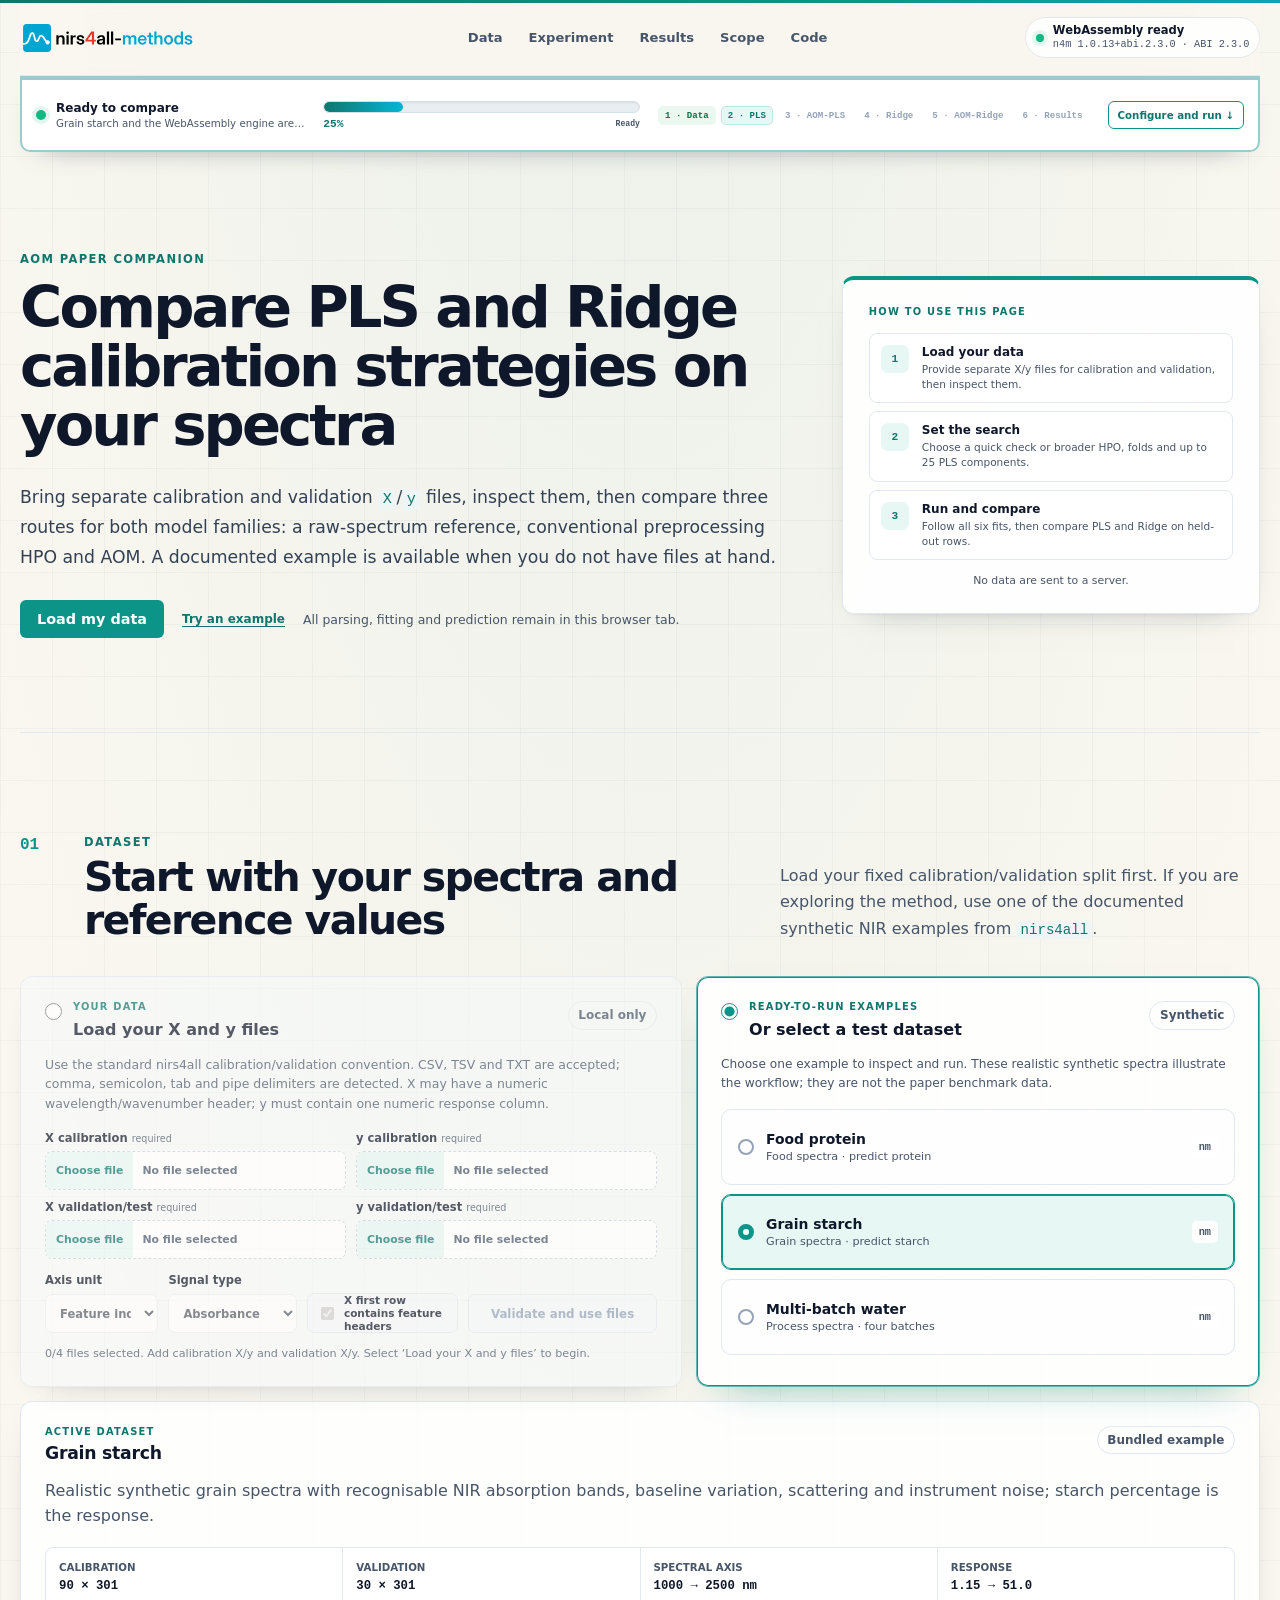
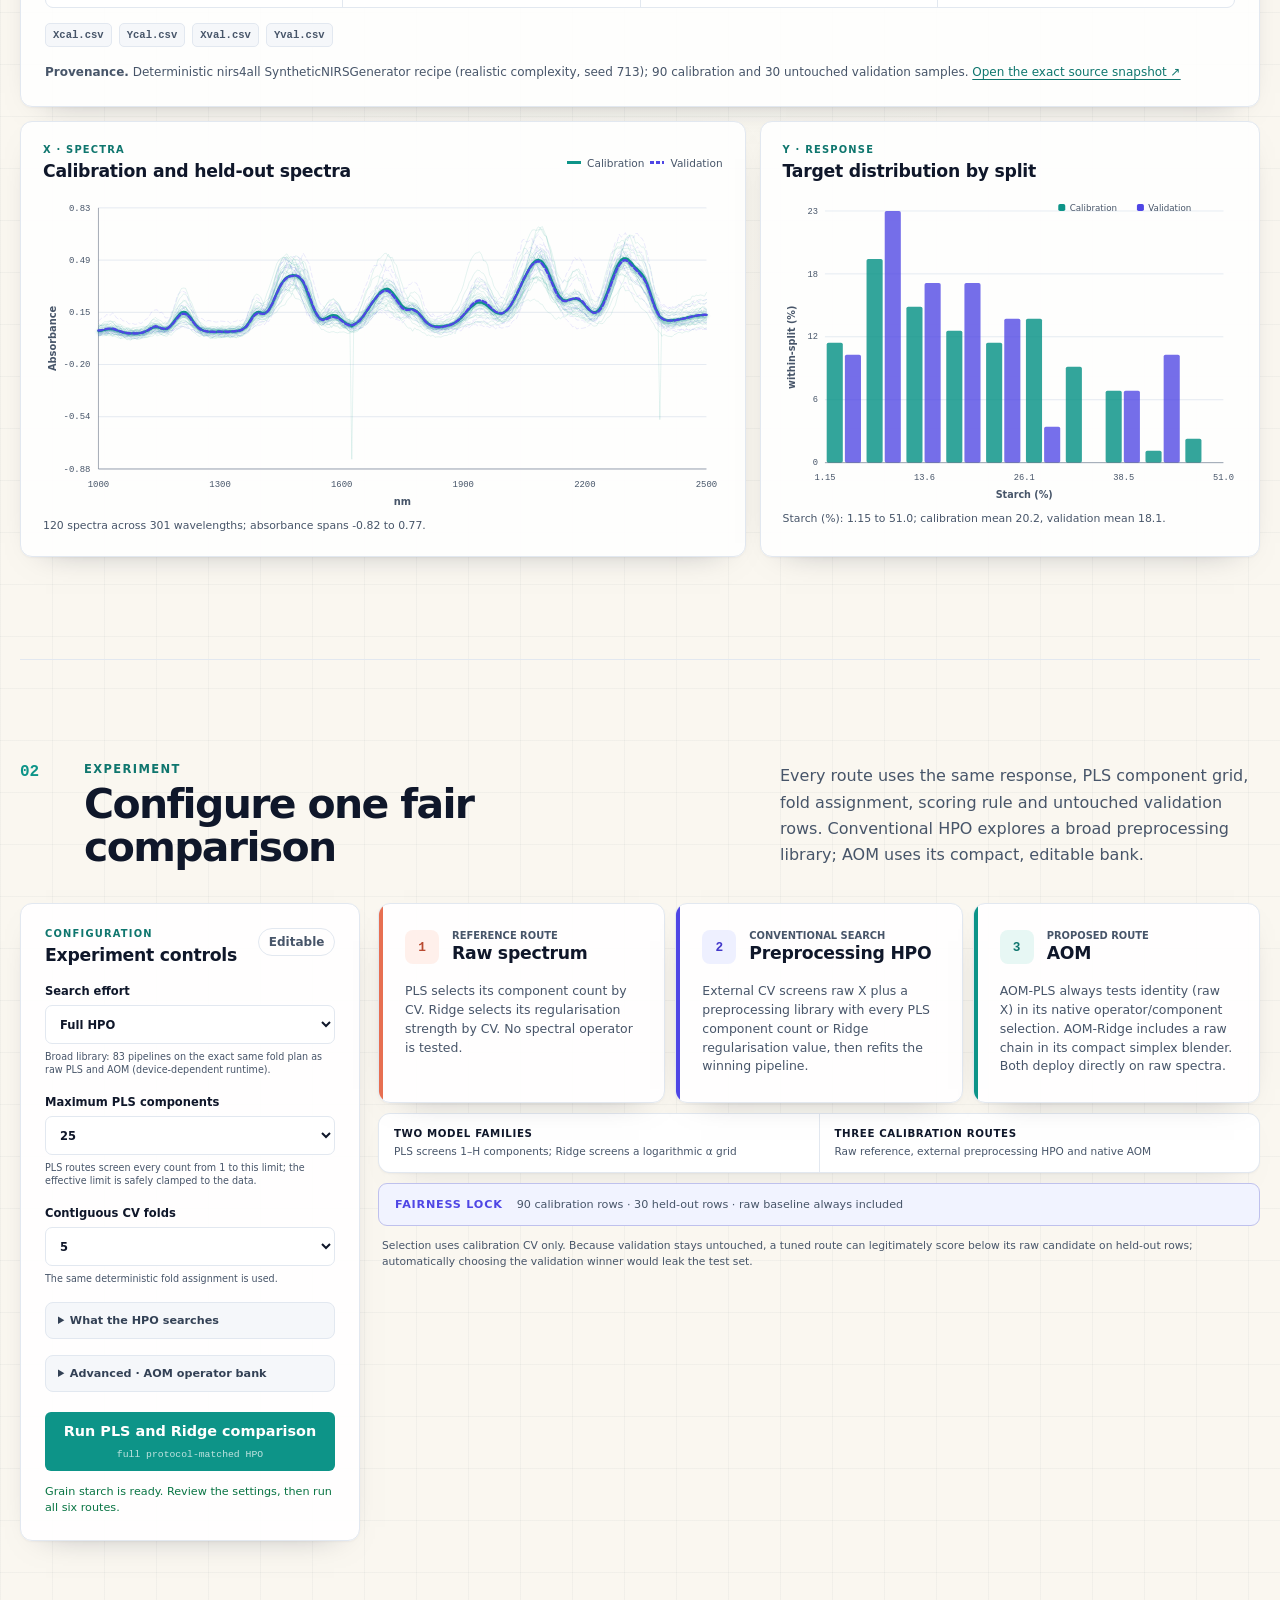
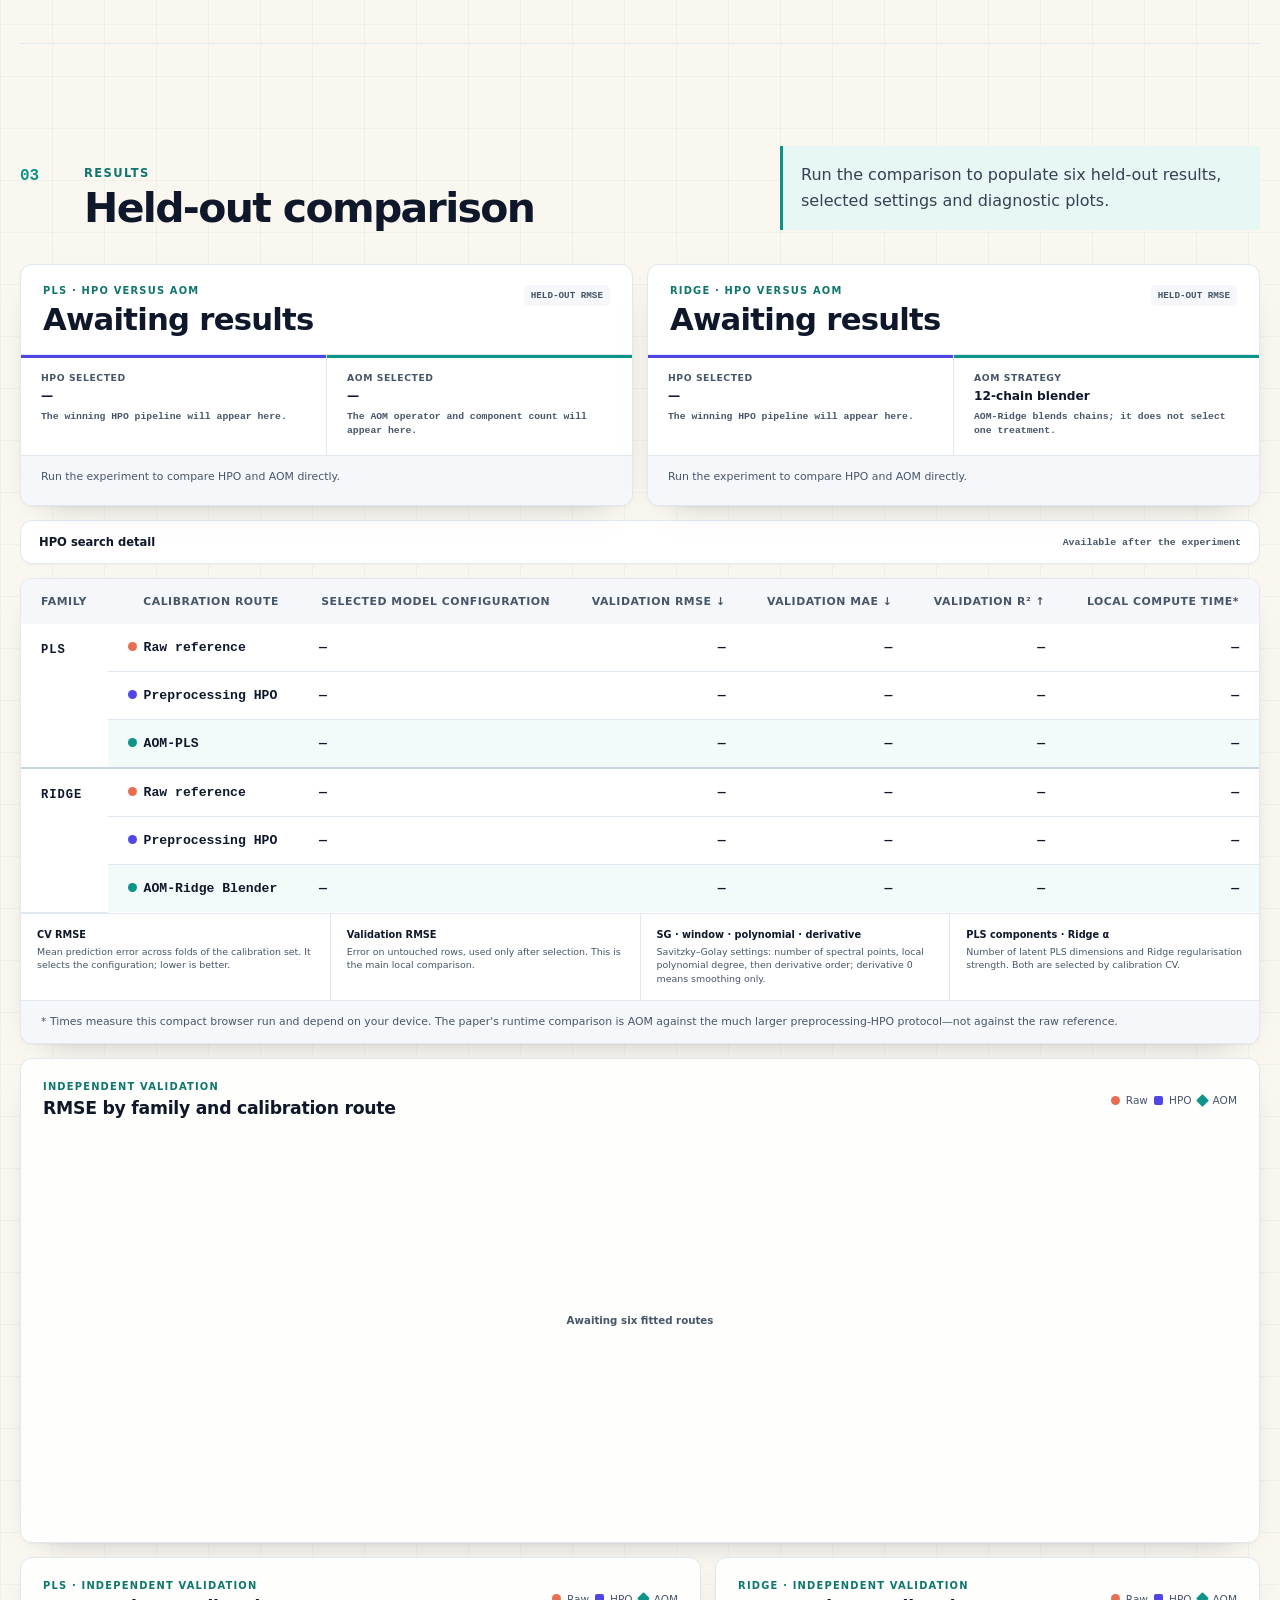
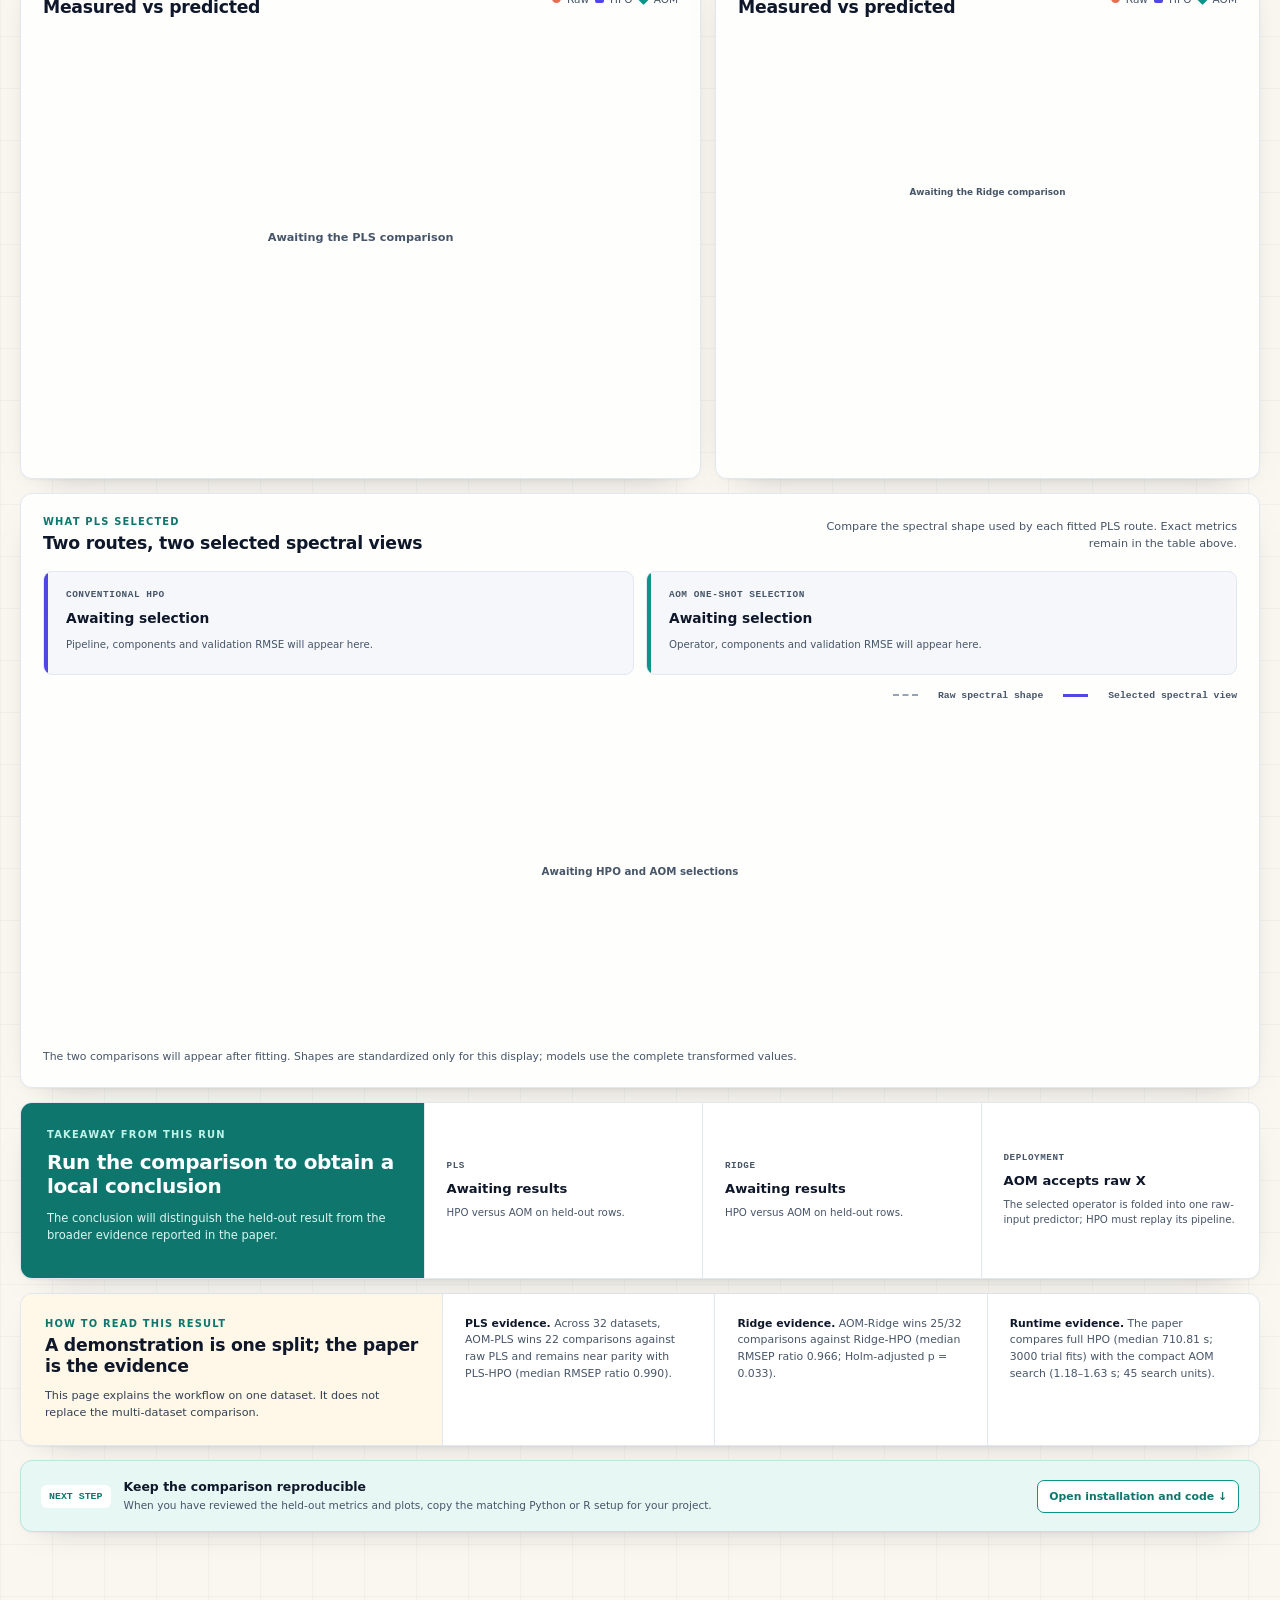
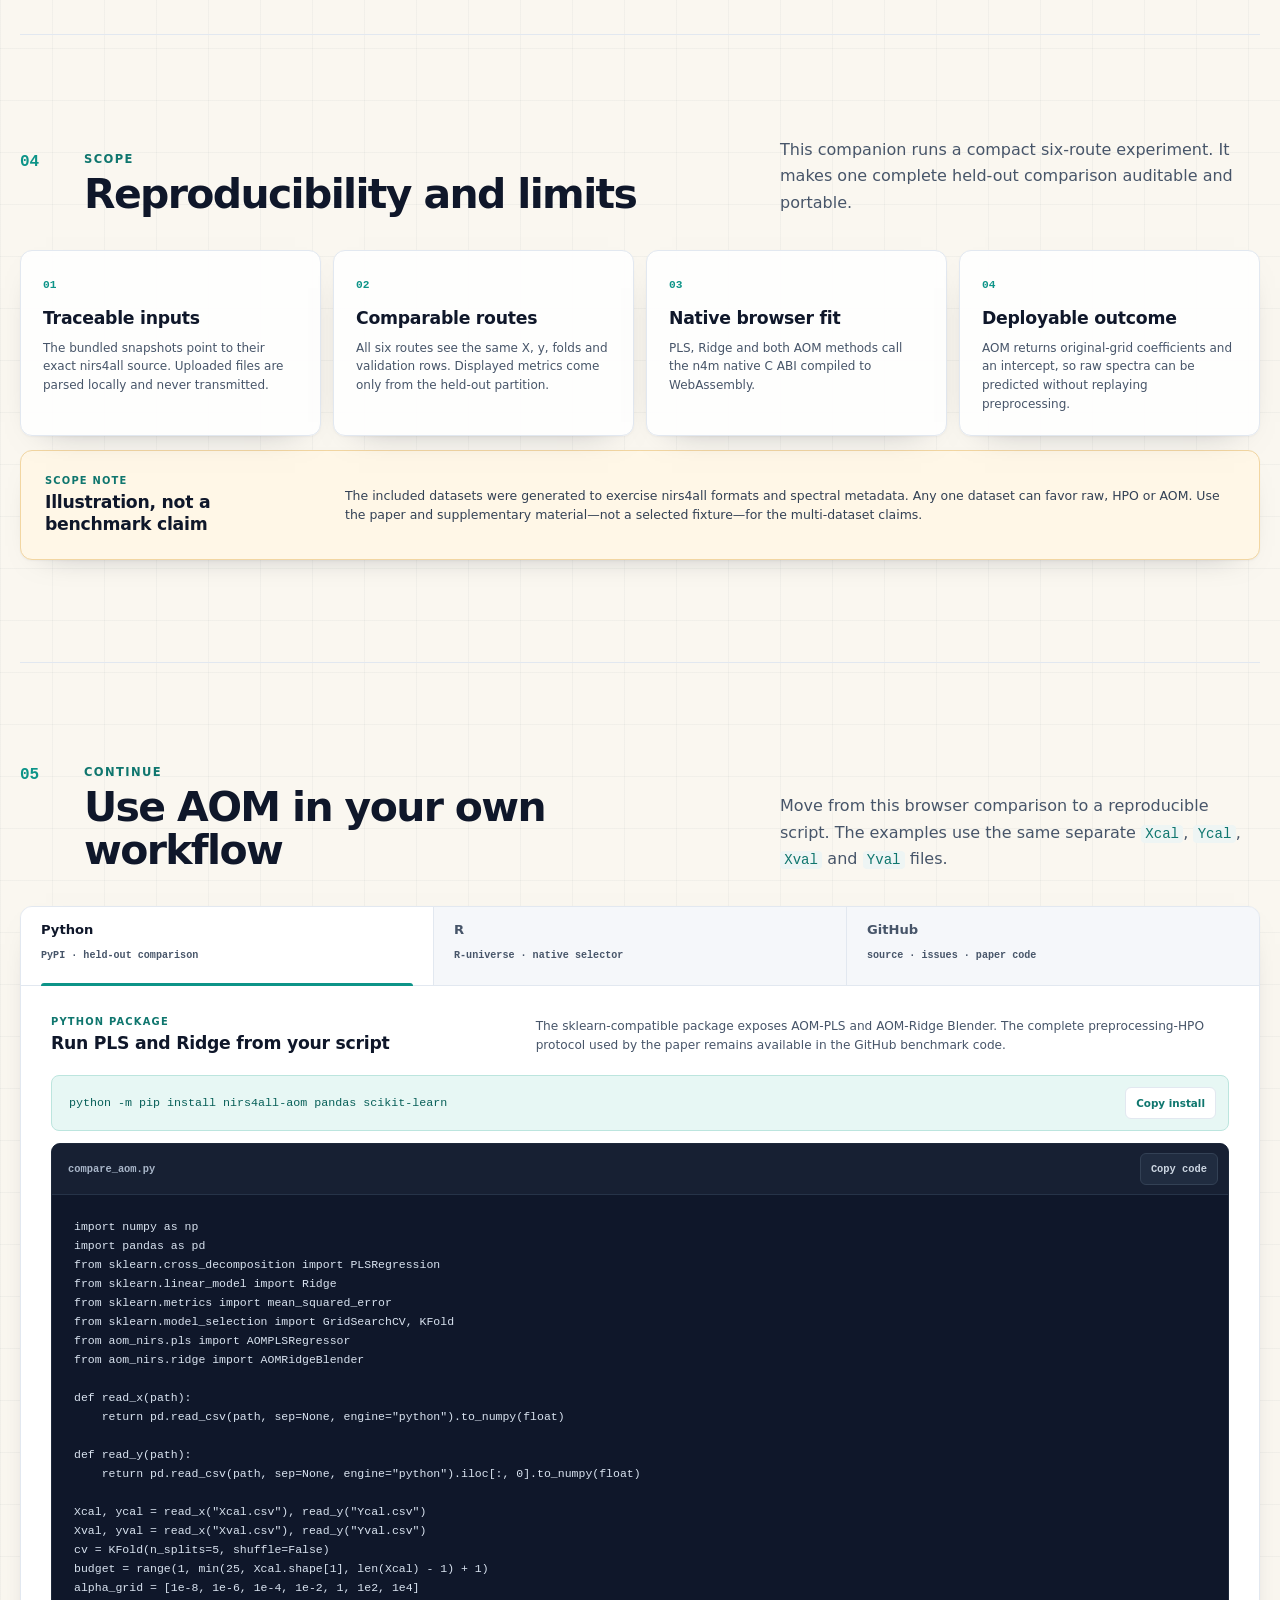
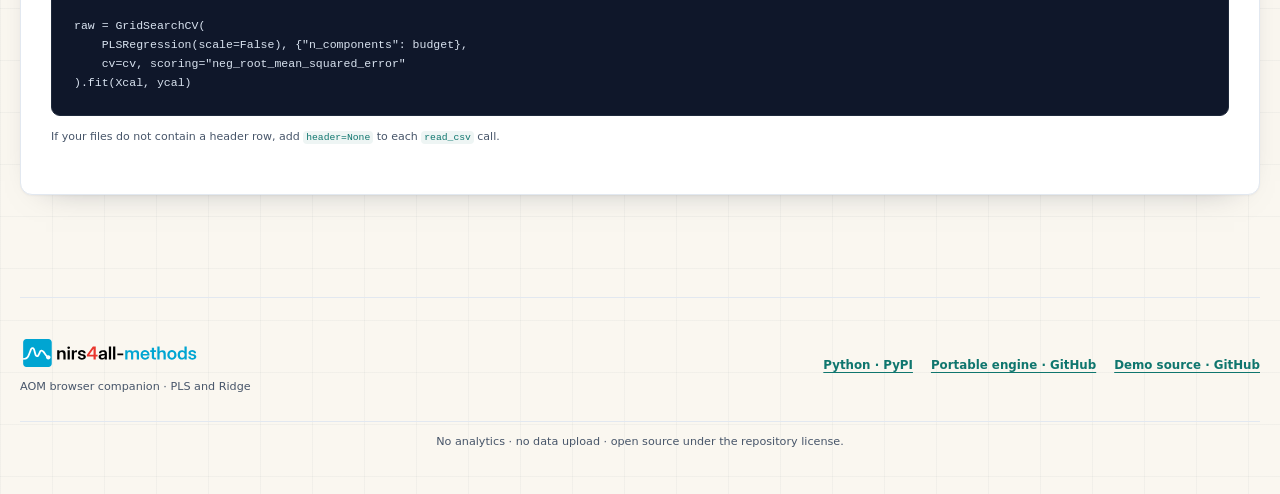
==== commit b773bfc9: "fix(demo): clarify dataset choice and lock raw baselines" ====
--- a/demo/wasm/index.html
+++ b/demo/wasm/index.html
@@ -77,19 +77,22 @@
         <p>Load your fixed calibration/validation split first. If you are exploring the method, use one of the documented synthetic NIR examples from <code>nirs4all</code>.</p>
       </div>
 
-      <div class="data-layout">
-        <article id="upload-card" class="upload-card n4-surface">
-          <div class="upload-heading">
-            <span><span class="overline">Recommended start</span><strong>Load your X and y files</strong></span>
+      <div class="source-choice-layout" aria-label="Choose one dataset source">
+        <article id="upload-card" class="source-card upload-card n4-surface" data-source="upload">
+          <div class="source-heading">
+            <label class="source-selector" for="source-upload">
+              <input id="source-upload" type="radio" name="dataset-source" value="upload">
+              <span><span class="overline">Your data</span><strong>Load your X and y files</strong></span>
+            </label>
             <span class="n4-badge">Local only</span>
           </div>
           <div class="upload-body">
             <p>Use the standard nirs4all calibration/validation convention. CSV, TSV and TXT are accepted; comma, semicolon, tab and pipe delimiters are detected. X may have a numeric wavelength/wavenumber header; y must contain one numeric response column.</p>
             <div class="upload-grid">
-              <label><span>X calibration <small>required</small></span><input id="x-cal-file" type="file" accept=".csv,.tsv,.txt,text/csv,text/tab-separated-values"></label>
-              <label><span>y calibration <small>required</small></span><input id="y-cal-file" type="file" accept=".csv,.tsv,.txt,text/csv,text/tab-separated-values"></label>
-              <label><span>X validation/test <small>required</small></span><input id="x-val-file" type="file" accept=".csv,.tsv,.txt,text/csv,text/tab-separated-values"></label>
-              <label><span>y validation/test <small>required</small></span><input id="y-val-file" type="file" accept=".csv,.tsv,.txt,text/csv,text/tab-separated-values"></label>
+              <label><span>X calibration <small>required</small></span><span class="file-picker"><span class="file-picker-button">Choose file</span><span id="x-cal-file-name" class="file-picker-name">No file selected</span></span><input id="x-cal-file" class="sr-only file-input" type="file" accept=".csv,.tsv,.txt,text/csv,text/tab-separated-values"></label>
+              <label><span>y calibration <small>required</small></span><span class="file-picker"><span class="file-picker-button">Choose file</span><span id="y-cal-file-name" class="file-picker-name">No file selected</span></span><input id="y-cal-file" class="sr-only file-input" type="file" accept=".csv,.tsv,.txt,text/csv,text/tab-separated-values"></label>
+              <label><span>X validation/test <small>required</small></span><span class="file-picker"><span class="file-picker-button">Choose file</span><span id="x-val-file-name" class="file-picker-name">No file selected</span></span><input id="x-val-file" class="sr-only file-input" type="file" accept=".csv,.tsv,.txt,text/csv,text/tab-separated-values"></label>
+              <label><span>y validation/test <small>required</small></span><span class="file-picker"><span class="file-picker-button">Choose file</span><span id="y-val-file-name" class="file-picker-name">No file selected</span></span><input id="y-val-file" class="sr-only file-input" type="file" accept=".csv,.tsv,.txt,text/csv,text/tab-separated-values"></label>
             </div>
             <div class="upload-options">
               <label>Axis unit<select id="upload-unit"><option value="index">Feature index</option><option value="nm">nm</option><option value="cm-1">cm⁻¹</option></select></label>
@@ -101,7 +104,20 @@
           </div>
         </article>
 
-        <article class="dataset-detail n4-surface">
+        <article id="bundled-datasets" class="source-card bundled-card n4-surface" data-source="bundled">
+          <div class="source-heading">
+            <label class="source-selector" for="source-bundled">
+              <input id="source-bundled" type="radio" name="dataset-source" value="bundled" checked>
+              <span><span class="overline">Ready-to-run examples</span><strong>Or select a test dataset</strong></span>
+            </label>
+            <span class="n4-badge">Synthetic</span>
+          </div>
+          <p>Choose one example to inspect and run. These realistic synthetic spectra illustrate the workflow; they are not the paper benchmark data.</p>
+          <div id="dataset-options" class="dataset-options" role="radiogroup" aria-label="Test datasets"></div>
+        </article>
+      </div>
+
+      <article class="dataset-detail n4-surface">
           <div class="card-head">
             <div><p class="overline">Active dataset</p><h3 id="dataset-name">Loading…</h3></div>
             <span id="dataset-kind" class="n4-badge">Bundled example</span>
@@ -117,15 +133,7 @@
             <span>Xcal.csv</span><span>Ycal.csv</span><span>Xval.csv</span><span>Yval.csv</span>
           </div>
           <p class="provenance"><strong>Provenance.</strong> <span id="dataset-provenance"></span> <a id="dataset-source-link" href="#" target="_blank" rel="noreferrer">Open the exact source snapshot ↗</a></p>
-        </article>
-
-      </div>
-
-      <div id="bundled-datasets" class="fixture-picker">
-        <div><p class="overline">No files at hand?</p><h3>Try the complete workflow with a bundled example</h3></div>
-        <p>These realistic synthetic spectra illustrate the workflow; they are not the paper benchmark data.</p>
-      </div>
-      <div id="dataset-options" class="dataset-options" role="radiogroup" aria-label="Bundled datasets"></div>
+      </article>
 
       <div class="inspection-grid">
         <article class="chart-panel n4-surface">
@@ -185,11 +193,11 @@
             </article>
             <article class="route-card hpo n4-surface">
               <div class="route-label"><span>2</span><div><p>Conventional search</p><h3>Preprocessing HPO</h3></div></div>
-              <p>External CV screens a preprocessing library with every PLS component count or Ridge regularisation value, then refits the winning pipeline.</p>
+              <p>External CV screens raw X plus a preprocessing library with every PLS component count or Ridge regularisation value, then refits the winning pipeline.</p>
             </article>
             <article class="route-card adaptive n4-surface">
               <div class="route-label"><span>3</span><div><p>Proposed route</p><h3>AOM</h3></div></div>
-              <p>AOM-PLS performs its native operator/component selection. AOM-Ridge fits the compact simplex blender. Both deploy directly on raw spectra.</p>
+              <p>AOM-PLS always tests identity (raw X) in its native operator/component selection. AOM-Ridge includes a raw chain in its compact simplex blender. Both deploy directly on raw spectra.</p>
             </article>
           </div>
           <div class="comparison-definition n4-surface">
@@ -197,6 +205,7 @@
             <div><strong>Three calibration routes</strong><span>Raw reference, external preprocessing HPO and native AOM</span></div>
           </div>
           <div class="fairness-strip"><strong>Fairness lock</strong><span id="fairness-text">Same calibration rows · same held-out rows · same fold assignment · same mean fold-RMSE score</span></div>
+          <p class="selection-note">Selection uses calibration CV only. Because validation stays untouched, a tuned route can legitimately score below its raw candidate on held-out rows; automatically choosing the validation winner would leak the test set.</p>
         </div>
       </div>
     </section>
--- a/demo/wasm/styles.css
+++ b/demo/wasm/styles.css
@@ -124,13 +124,11 @@
 .section-heading .kicker { margin-bottom: 7px; }
 .section-number { position: absolute; left: 0; top: 2px; color: var(--n4-color-primary); font: 750 1rem/1 var(--n4-font-mono); }
 
-.fixture-picker { display: grid; grid-template-columns: minmax(260px, .75fr) 1fr; align-items: end; gap: 30px; margin: 24px 0 13px; padding-top: 22px; border-top: 1px solid var(--n4-color-border); }
-.fixture-picker .overline { margin-bottom: 5px; }
-.fixture-picker > p { margin: 0; color: var(--n4-color-muted); font-size: .74rem; line-height: 1.5; text-align: right; }
-.dataset-options { display: grid; grid-template-columns: repeat(3, 1fr); gap: 12px; margin-bottom: 14px; }
+.dataset-options { display: grid; gap: 9px; margin-top: 16px; }
 .dataset-option { position: relative; display: grid; grid-template-columns: auto 1fr auto; align-items: center; gap: 12px; min-height: 76px; padding: 14px 16px; border: 1px solid var(--n4-color-border); border-radius: 10px; background: rgba(255, 255, 255, .7); color: var(--n4-color-text); text-align: left; cursor: pointer; }
 .dataset-option:hover { border-color: color-mix(in srgb, var(--n4-color-primary) 55%, var(--n4-color-border)); background: #fff; }
 .dataset-option[aria-checked="true"] { border-color: var(--n4-color-primary); background: var(--teal-soft); box-shadow: inset 0 0 0 1px var(--n4-color-primary); }
+.dataset-option:disabled { opacity: .58; cursor: not-allowed; }
 .dataset-option .radio { width: 16px; height: 16px; border: 2px solid #94a3b8; border-radius: 50%; background: #fff; }
 .dataset-option[aria-checked="true"] .radio { border: 5px solid var(--n4-color-primary); }
 .dataset-option[data-loading="true"] .radio { border: 2px solid rgba(13, 148, 136, .22); border-top-color: var(--n4-color-primary); animation: spin 700ms linear infinite; }
@@ -140,10 +138,20 @@
 .dataset-option small { margin-top: 3px; color: var(--n4-color-muted); font-size: .7rem; }
 .dataset-option .unit { padding: 5px 7px; border-radius: 5px; background: #fff; color: var(--n4-color-muted); font: 700 .64rem var(--n4-font-mono); }
 
-.data-layout { display: grid; grid-template-columns: 1.08fr .92fr; gap: 14px; }
-.dataset-detail, .upload-card { min-width: 0; background: rgba(255, 255, 255, .88); }
-.upload-card { border-color: color-mix(in srgb, var(--n4-color-primary) 46%, var(--n4-color-border)); box-shadow: 0 18px 40px -29px rgba(13, 148, 136, .75), 0 1px 2px rgba(15, 23, 42, .04); }
-.dataset-detail { padding: 24px; }
+.source-choice-layout { display: grid; grid-template-columns: 1.08fr .92fr; gap: 14px; align-items: stretch; }
+.source-card, .dataset-detail { min-width: 0; background: rgba(255, 255, 255, .88); }
+.source-card { transition: border-color 160ms ease, box-shadow 160ms ease, opacity 160ms ease; }
+.source-card[data-selected="true"] { border-color: color-mix(in srgb, var(--n4-color-primary) 60%, var(--n4-color-border)); box-shadow: 0 18px 40px -29px rgba(13, 148, 136, .75), inset 0 0 0 1px var(--n4-color-primary); }
+.source-card[data-selected="false"] { background: rgba(248, 250, 252, .78); opacity: .7; }
+.source-card[data-selected="false"]:hover { opacity: .9; }
+.source-heading { display: flex; align-items: flex-start; justify-content: space-between; gap: 20px; padding: 24px 24px 0; }
+.source-selector { display: flex; align-items: flex-start; gap: 11px; cursor: pointer; }
+.source-selector input { flex: 0 0 auto; width: 17px; height: 17px; margin: 2px 0 0; accent-color: var(--n4-color-primary); }
+.source-selector > span { display: grid; gap: 2px; }
+.bundled-card { padding-bottom: 24px; }
+.bundled-card > p { margin: 16px 24px 0; color: var(--n4-color-muted); font-size: .76rem; line-height: 1.55; }
+.bundled-card .dataset-options { margin-inline: 24px; }
+.dataset-detail { margin-top: 14px; padding: 24px; }
 .card-head, .chart-title { display: flex; align-items: flex-start; justify-content: space-between; gap: 18px; }
 .overline { margin-bottom: 6px; font-size: .62rem; }
 .muted { color: var(--n4-color-muted); }
@@ -156,15 +164,16 @@
 .file-contract span { padding: 5px 7px; border: 1px solid var(--n4-color-border); border-radius: 5px; background: var(--n4-color-bg-alt); color: var(--n4-color-muted); font: 650 .66rem var(--n4-font-mono); }
 .provenance { margin: 16px 0 0; color: var(--n4-color-muted); font-size: .75rem; line-height: 1.55; }
 .provenance a { white-space: nowrap; }
-.upload-heading { display: flex; align-items: flex-start; justify-content: space-between; gap: 20px; padding: 24px 24px 0; }
-.upload-heading > span:first-child { display: grid; gap: 2px; }
 .upload-body { padding: 16px 24px 24px; }
 .upload-body > p:first-child { margin: 0 0 18px; color: var(--n4-color-muted); font-size: .78rem; line-height: 1.55; }
 .upload-grid { display: grid; grid-template-columns: 1fr 1fr; gap: 10px; }
 .upload-grid label { display: grid; gap: 6px; font-size: .72rem; font-weight: 750; }
 .upload-grid small { color: var(--n4-color-muted); font-weight: 500; }
-input[type="file"] { width: 100%; min-width: 0; padding: 8px; border: 1px dashed #cbd5e1; border-radius: 7px; background: #fff; color: var(--n4-color-muted); font-size: .68rem; }
-input[type="file"]::file-selector-button { margin-right: 8px; border: 0; border-radius: 5px; background: var(--teal-soft); color: var(--n4-color-primary-hover); padding: 6px 8px; font-weight: 750; }
+.file-picker { display: grid; grid-template-columns: auto minmax(0, 1fr); align-items: center; overflow: hidden; min-height: 39px; border: 1px dashed #cbd5e1; border-radius: 7px; background: #fff; color: var(--n4-color-muted); font-size: .68rem; cursor: pointer; }
+.file-picker-button { align-self: stretch; display: grid; place-items: center; padding: 0 10px; background: var(--teal-soft); color: var(--n4-color-primary-hover); font-weight: 800; white-space: nowrap; }
+.file-picker-name { overflow: hidden; padding: 0 9px; text-overflow: ellipsis; white-space: nowrap; }
+.upload-grid label:focus-within .file-picker { border-color: var(--n4-color-primary); box-shadow: 0 0 0 2px color-mix(in srgb, var(--n4-color-primary) 20%, transparent); }
+.file-picker[aria-disabled="true"] { cursor: not-allowed; }
 .upload-options { display: grid; grid-template-columns: .75fr .85fr 1fr 1.25fr; align-items: end; gap: 10px; margin-top: 14px; }
 .upload-options label, .field { display: grid; gap: 7px; font-size: .72rem; font-weight: 750; }
 .upload-options .header-option { display: flex; align-items: center; min-height: 39px; padding: 0 9px; border: 1px solid var(--n4-color-border); border-radius: 7px; background: var(--n4-color-bg-alt); font-size: .66rem; line-height: 1.2; }
@@ -212,6 +221,7 @@
 .config-details legend { color: var(--n4-color-muted); font-size: .64rem; }
 .operator-check { display: flex; align-items: center; gap: 9px; padding: 8px 9px; border: 1px solid var(--n4-color-border); border-radius: 7px; background: var(--n4-color-bg-alt); color: var(--ink-soft); font-size: .7rem; cursor: pointer; }
 .operator-check input { accent-color: var(--n4-color-primary); }
+.operator-check:has(input:disabled) { cursor: default; }
 .operator-check span { flex: 1; }
 .operator-check small { color: var(--n4-color-muted); font: 600 .61rem var(--n4-font-mono); }
 .run-button { display: grid; width: 100%; margin-top: 20px; cursor: pointer; }
@@ -244,6 +254,7 @@
 .comparison-definition span { color: var(--n4-color-muted); font-size: .66rem; line-height: 1.4; }
 .fairness-strip { display: flex; align-items: center; gap: 14px; padding: 14px 16px; border: 1px solid color-mix(in srgb, var(--n4-color-indigo) 24%, var(--n4-color-border)); border-radius: 9px; background: #f1f3ff; color: var(--n4-color-muted); font-size: .7rem; }
 .fairness-strip strong { color: var(--n4-color-indigo); text-transform: uppercase; letter-spacing: .07em; }
+.selection-note { margin: 0; padding: 2px 4px; color: var(--n4-color-muted); font-size: .67rem; line-height: 1.5; }
 
 .results-heading > p { padding: 16px 18px; border-left: 3px solid var(--n4-color-primary); background: var(--teal-soft); color: var(--ink-soft); }
 .verdict-grid { display: grid; grid-template-columns: repeat(2, minmax(0, 1fr)); gap: 14px; }
@@ -419,7 +430,7 @@
   .site-header nav { display: none; }
   .hero { grid-template-columns: 1fr; gap: 36px; min-height: 0; }
   .protocol-card { max-width: 650px; }
-  .data-layout, .inspection-grid, .diagnostic-grid { grid-template-columns: 1fr; }
+  .source-choice-layout, .inspection-grid, .diagnostic-grid { grid-template-columns: 1fr; }
   .experiment-layout { grid-template-columns: 300px 1fr; }
   .route-matrix { grid-template-columns: 1fr; }
   .metadata-grid { grid-template-columns: repeat(2, 1fr); }
@@ -446,9 +457,7 @@
   .section-block { padding: 76px 0; }
   .section-heading { grid-template-columns: 1fr; gap: 18px; }
   .section-heading > div { padding-left: 44px; }
-  .fixture-picker, .code-intro { grid-template-columns: 1fr; gap: 10px; }
-  .fixture-picker > p { text-align: left; }
-  .dataset-options { grid-template-columns: 1fr; }
+  .code-intro { grid-template-columns: 1fr; gap: 10px; }
   .experiment-layout { grid-template-columns: 1fr; }
   .route-flow { display: flex; flex-wrap: wrap; }
   .route-flow span { flex: 1 1 105px; }
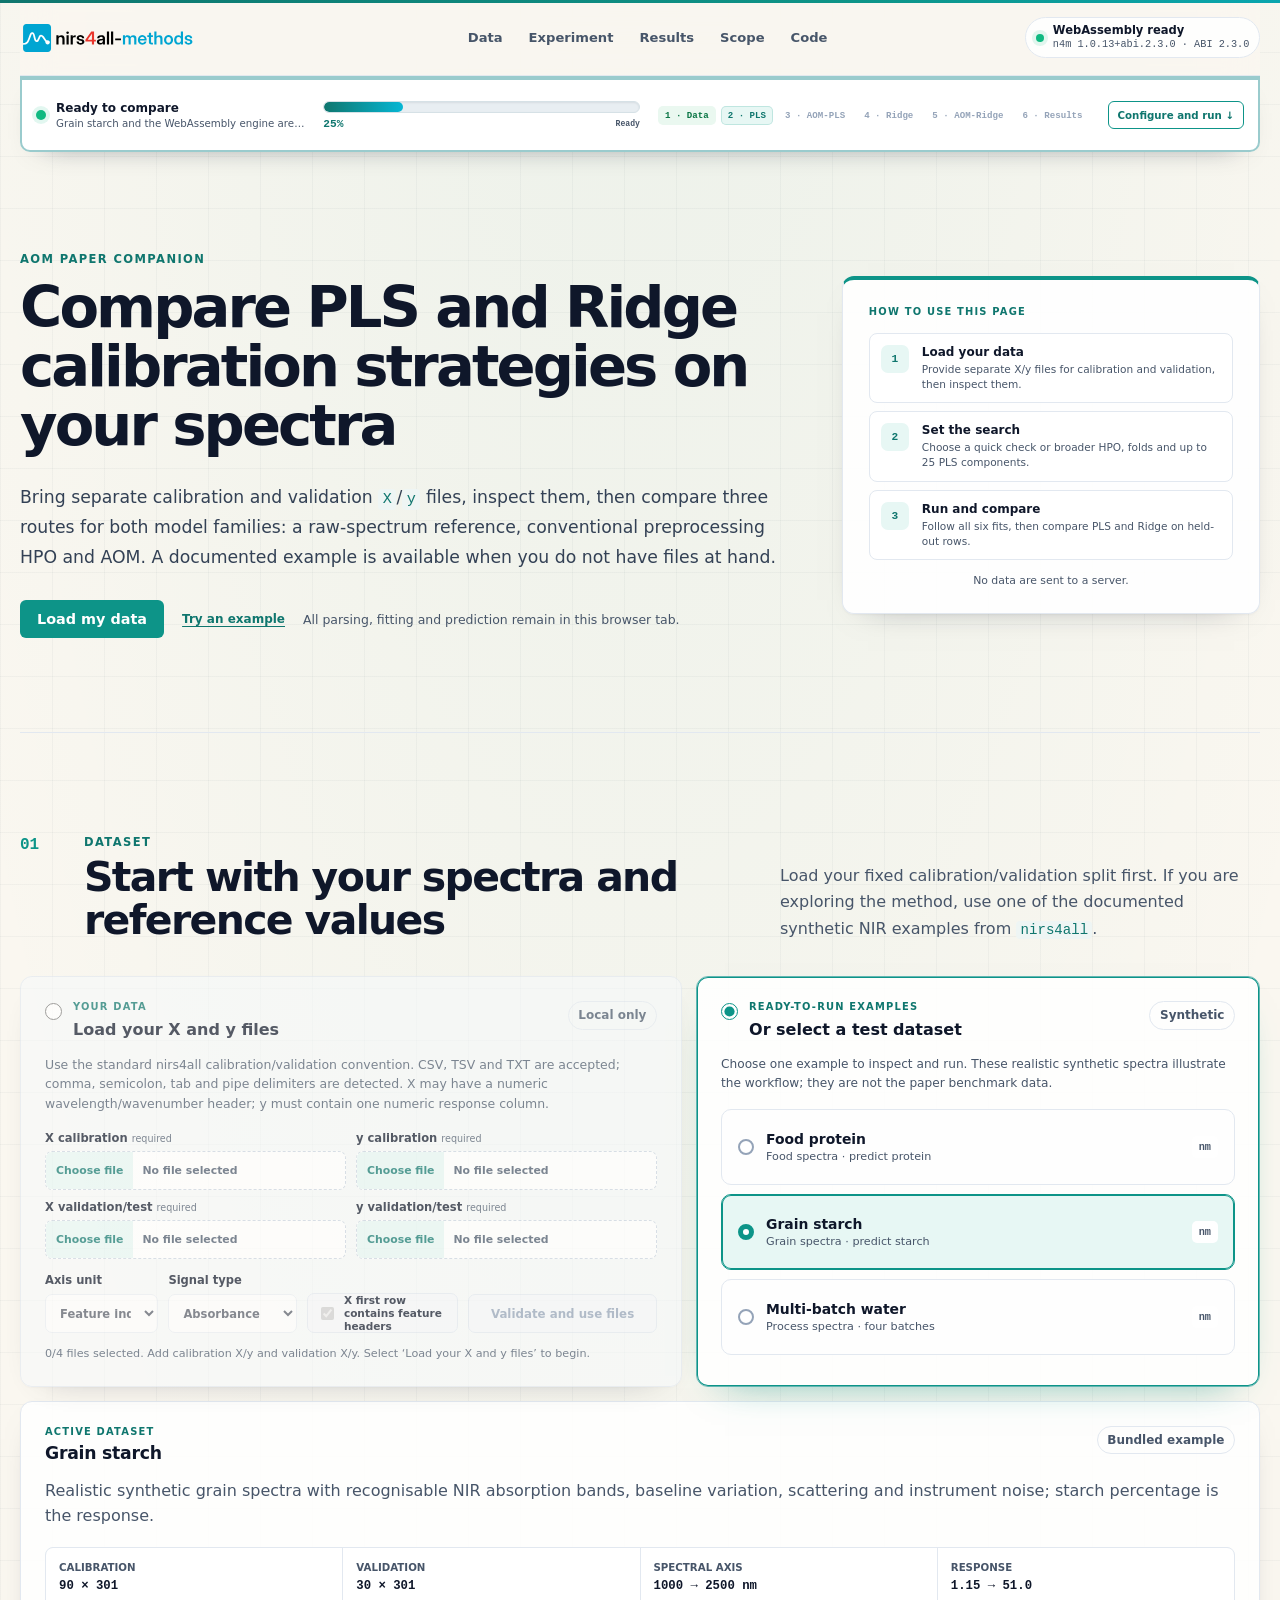
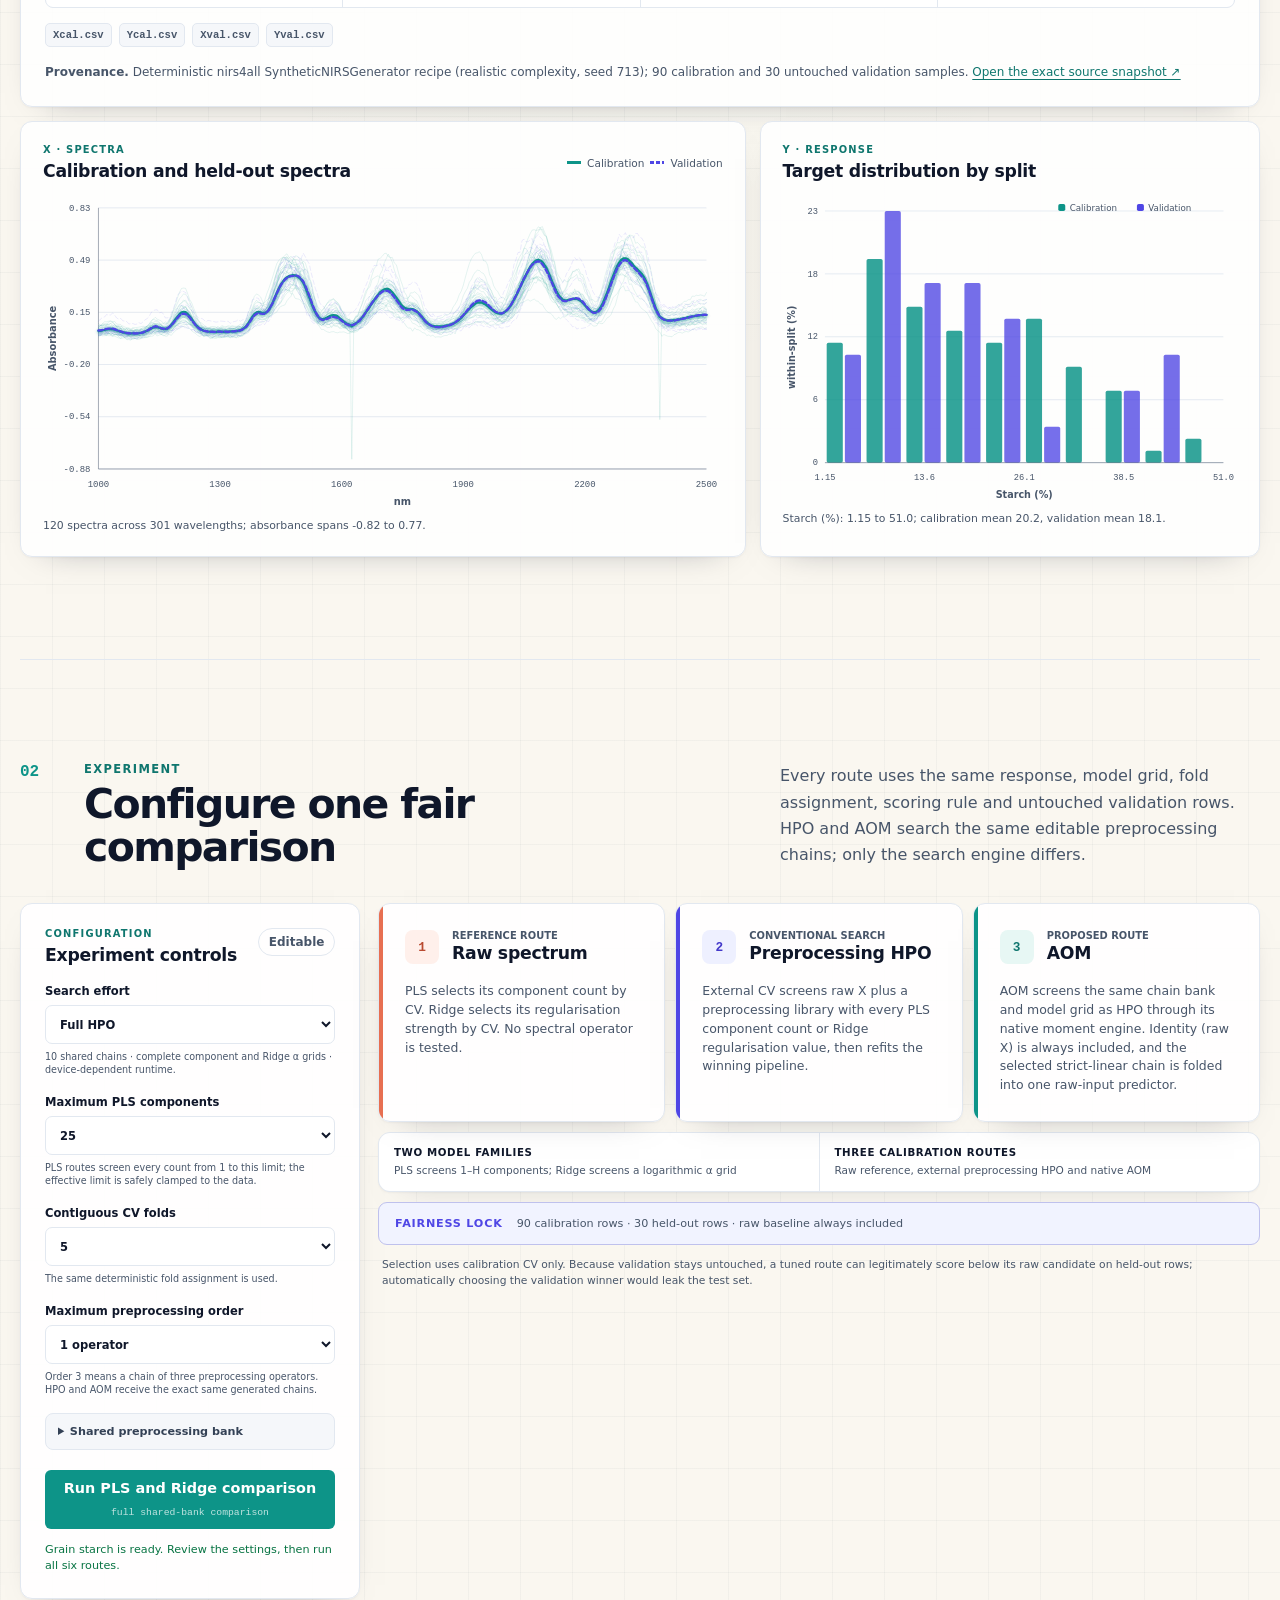
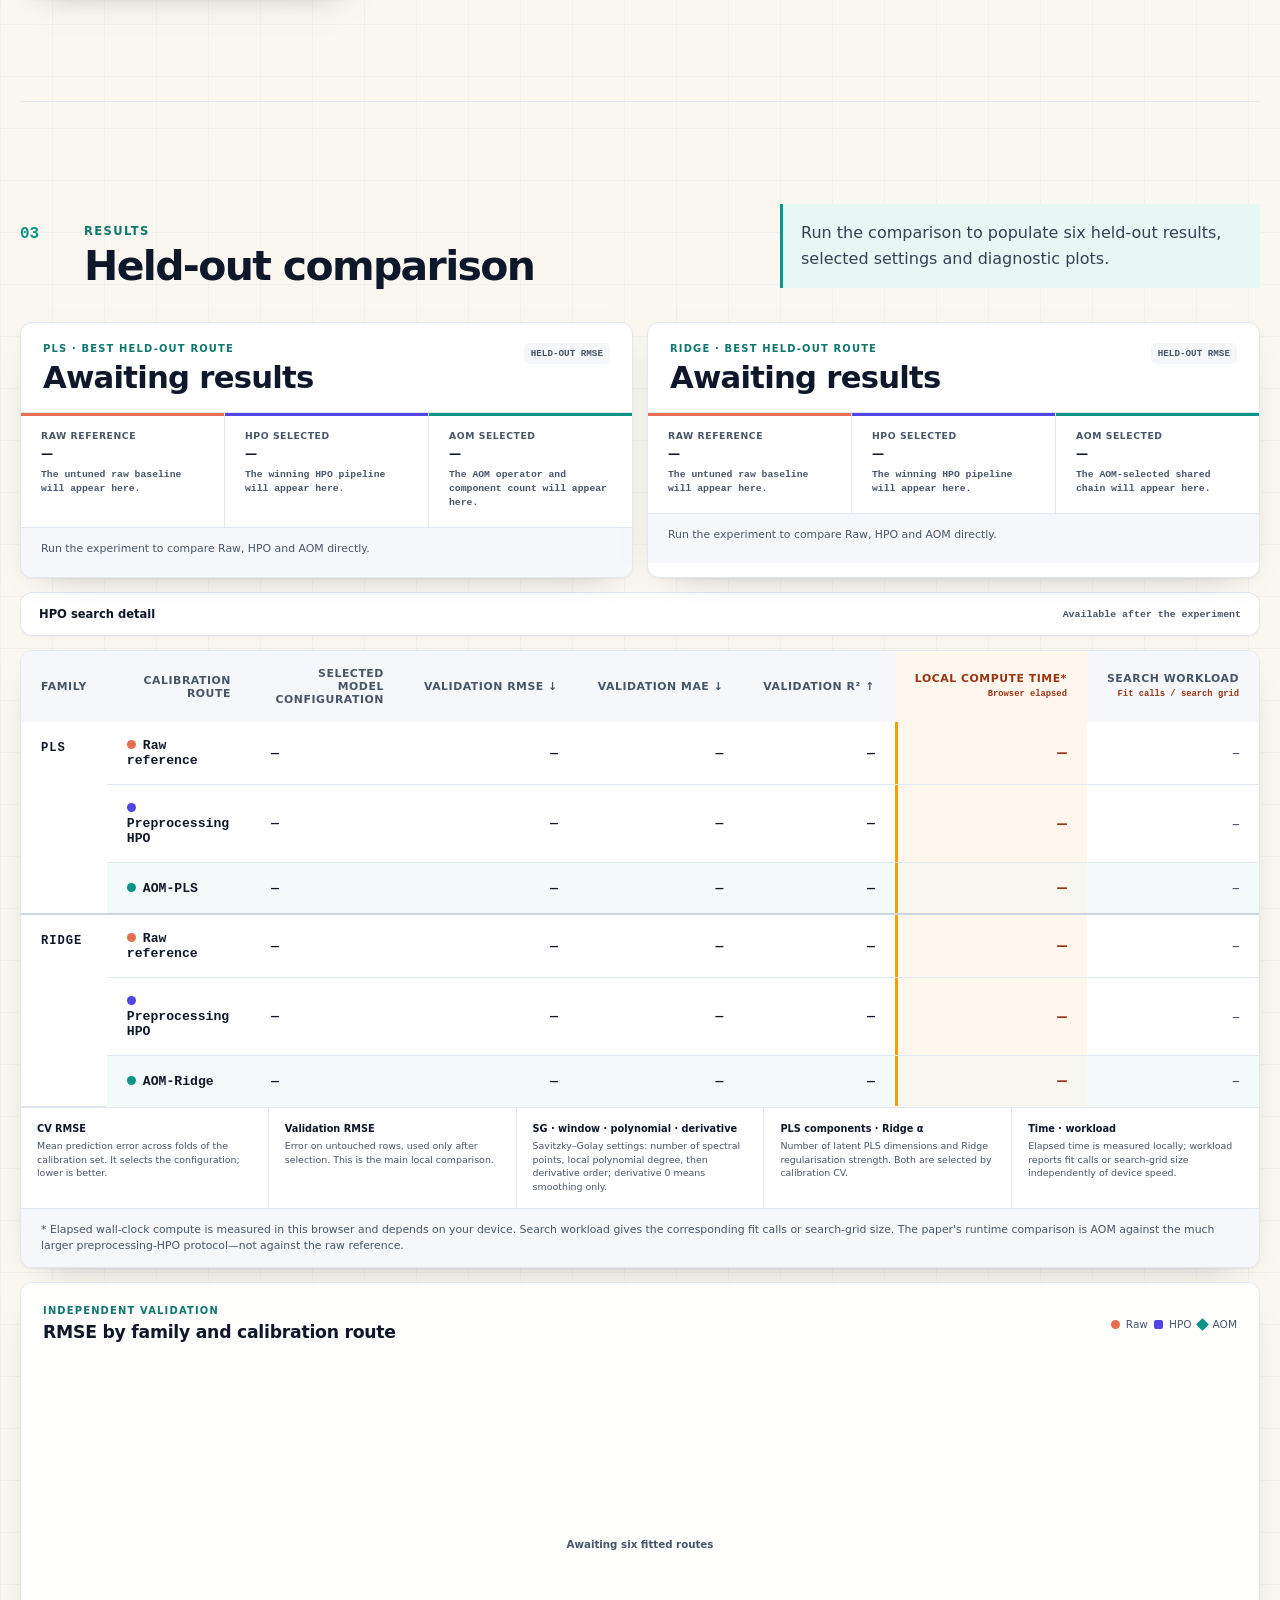
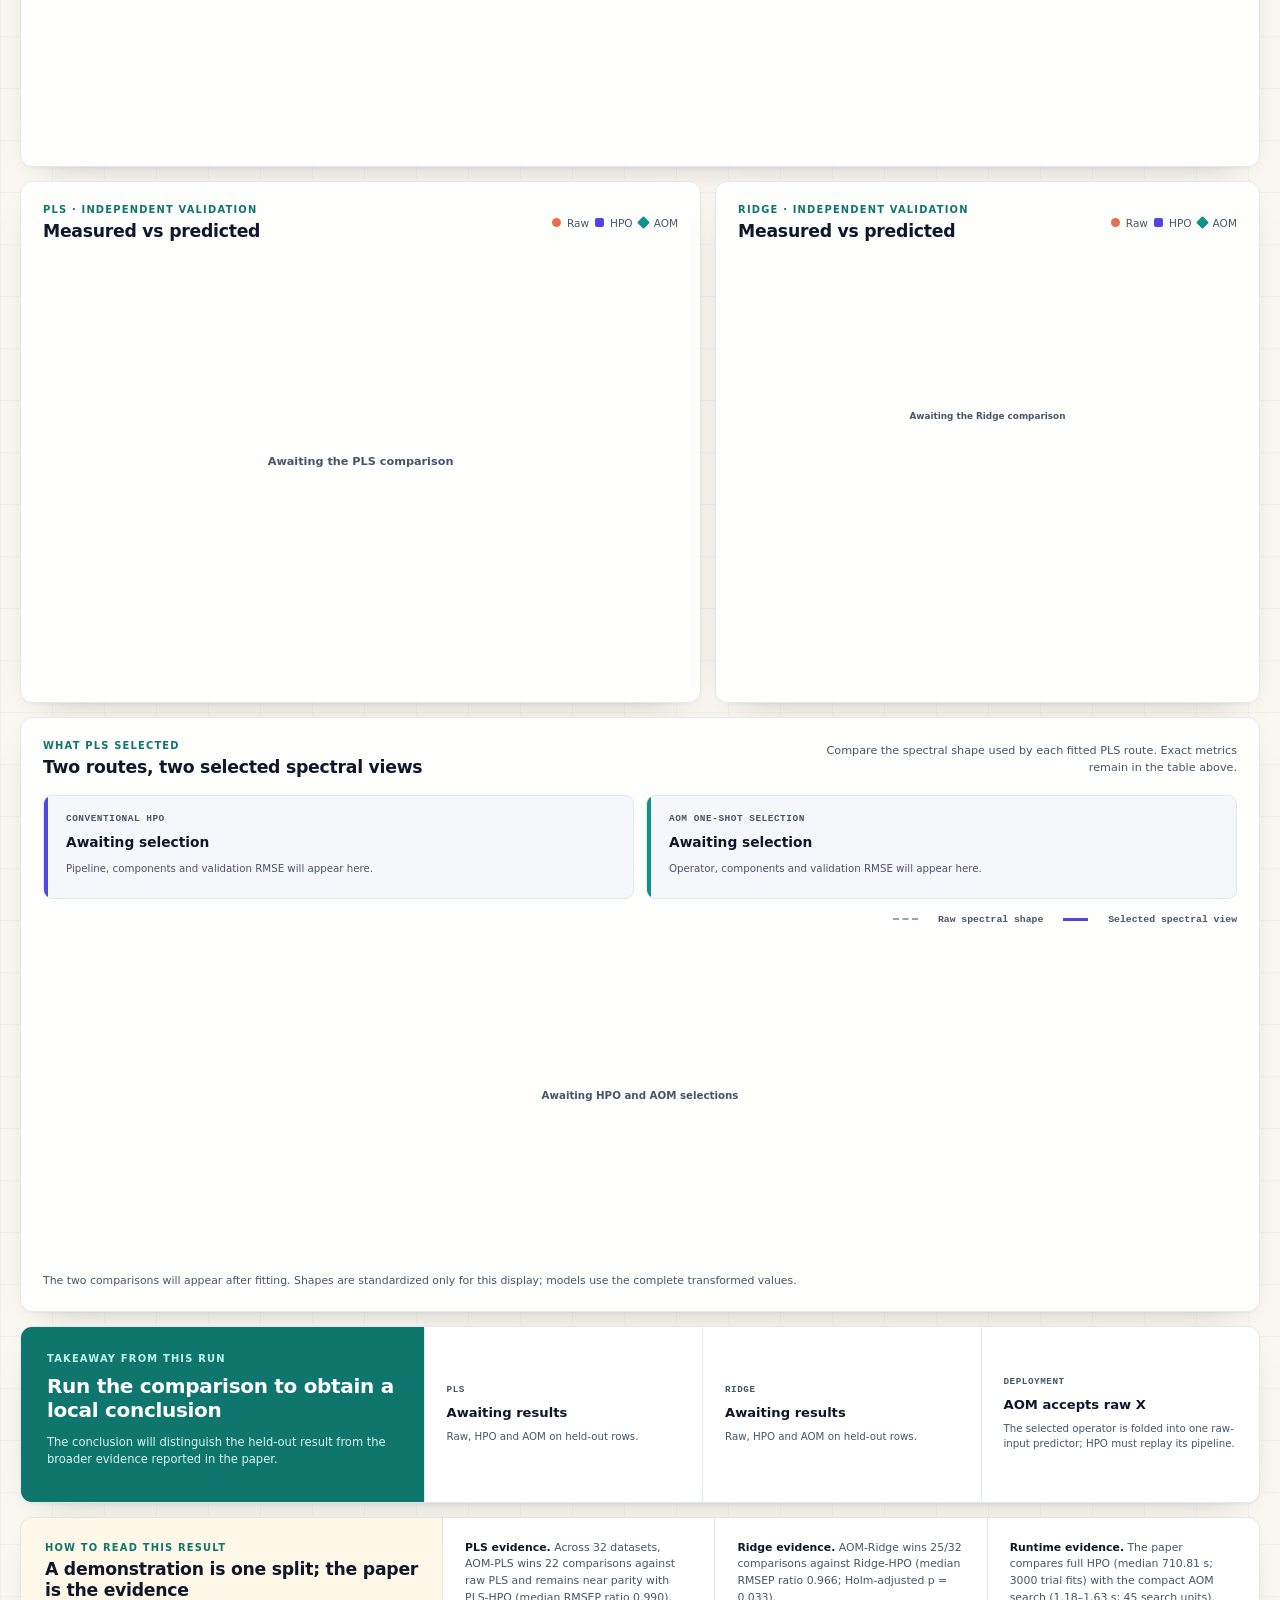
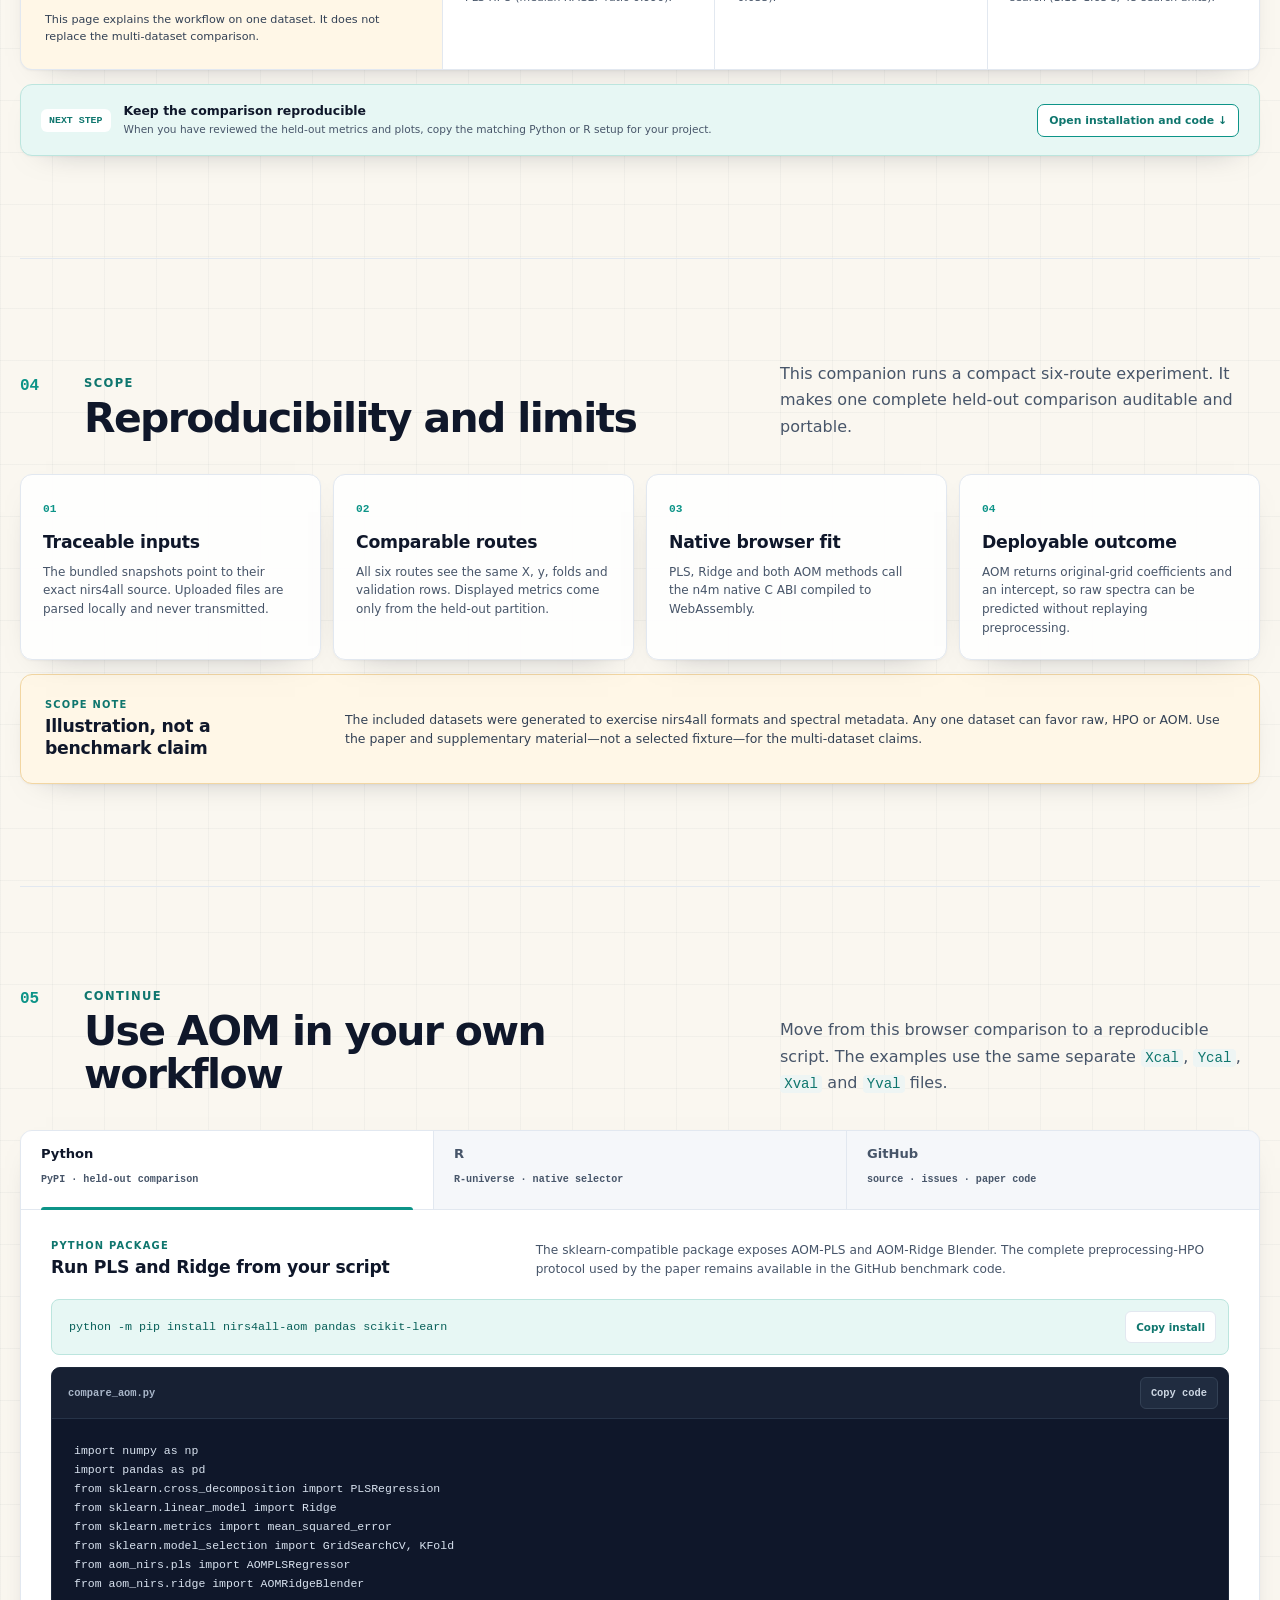
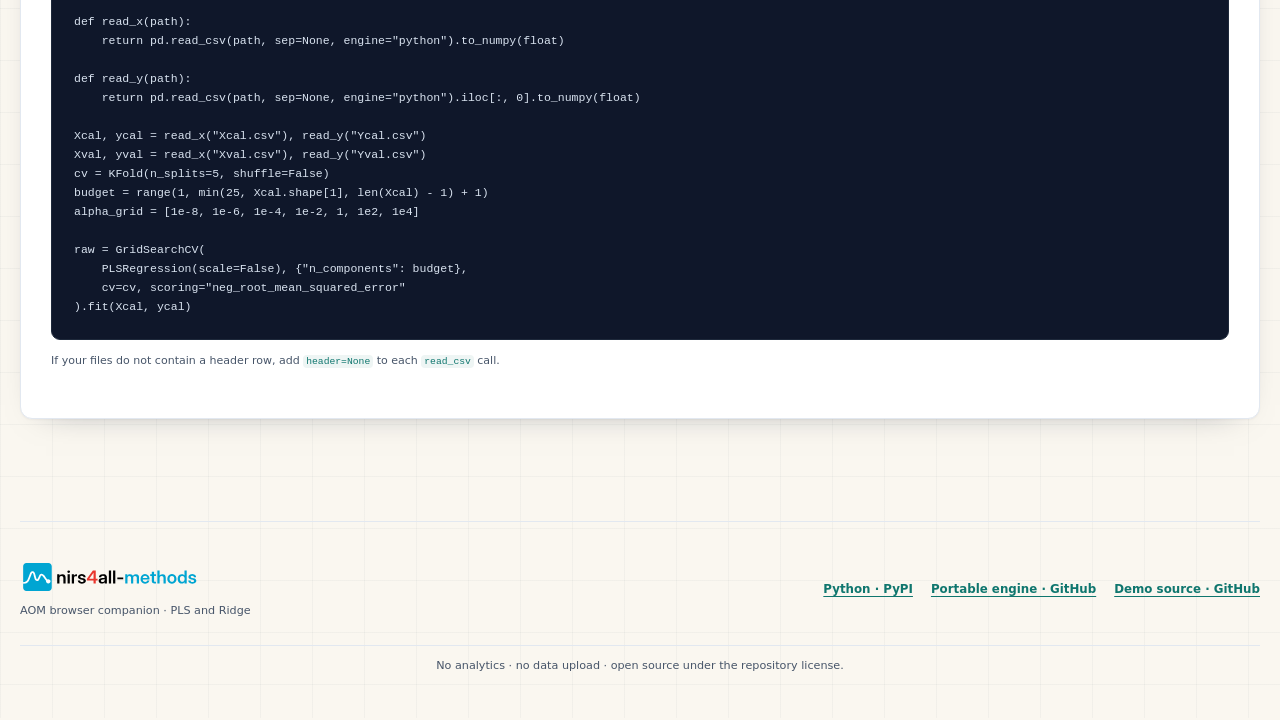
==== commit 39cb9dc0: "fix(demo): align shared searches and honest verdicts" ====
--- a/demo/wasm/index.html
+++ b/demo/wasm/index.html
@@ -152,7 +152,7 @@
     <section id="experiment" class="section-block" aria-labelledby="experiment-title">
       <div class="section-heading">
         <div><span class="section-number">02</span><p class="kicker">Experiment</p><h2 id="experiment-title">Configure one fair comparison</h2></div>
-        <p>Every route uses the same response, PLS component grid, fold assignment, scoring rule and untouched validation rows. Conventional HPO explores a broad preprocessing library; AOM uses its compact, editable bank.</p>
+        <p>Every route uses the same response, model grid, fold assignment, scoring rule and untouched validation rows. HPO and AOM search the same editable preprocessing chains; only the search engine differs.</p>
       </div>
 
       <div class="experiment-layout">
@@ -170,16 +170,17 @@
             <select id="folds"><option>3</option><option selected>5</option><option>6</option><option>8</option></select>
             <small>The same deterministic fold assignment is used.</small>
           </label>
+          <label class="field">Maximum preprocessing order
+            <select id="preprocessing-order"><option value="1" selected>1 operator</option><option value="2">Up to 2 operators</option><option value="3">Up to 3 operators</option></select>
+            <small>Order 3 means a chain of three preprocessing operators. HPO and AOM receive the exact same generated chains.</small>
+          </label>
           <details class="config-details">
-            <summary>What the HPO searches</summary>
-            <p id="hpo-scope">Smoothing, derivatives, detrending, SNV, Gaussian filtering and selected two-step chains.</p>
-          </details>
-          <details class="config-details">
-            <summary>Advanced · AOM operator bank</summary>
+            <summary>Shared preprocessing bank</summary>
             <fieldset>
-              <legend>Strict-linear views used by AOM-PLS</legend>
+              <legend>Strict-linear preprocessing available to both HPO and AOM</legend>
               <div id="operator-controls" class="operator-controls"></div>
             </fieldset>
+            <p id="shared-bank-summary">Identity is always included. Select preprocessing operators to build the common search bank.</p>
           </details>
           <button id="run" class="n4-button run-button" type="button" disabled><span>Run PLS and Ridge comparison</span><small id="run-search-summary">full protocol-matched HPO</small></button>
           <p id="run-note" class="form-status" aria-live="polite">Loading the data and WebAssembly engine.</p>
@@ -197,14 +198,14 @@
             </article>
             <article class="route-card adaptive n4-surface">
               <div class="route-label"><span>3</span><div><p>Proposed route</p><h3>AOM</h3></div></div>
-              <p>AOM-PLS always tests identity (raw X) in its native operator/component selection. AOM-Ridge includes a raw chain in its compact simplex blender. Both deploy directly on raw spectra.</p>
+              <p>AOM screens the same chain bank and model grid as HPO through its native moment engine. Identity (raw X) is always included, and the selected strict-linear chain is folded into one raw-input predictor.</p>
             </article>
           </div>
           <div class="comparison-definition n4-surface">
             <div><strong>Two model families</strong><span>PLS screens 1–H components; Ridge screens a logarithmic α grid</span></div>
             <div><strong>Three calibration routes</strong><span>Raw reference, external preprocessing HPO and native AOM</span></div>
           </div>
-          <div class="fairness-strip"><strong>Fairness lock</strong><span id="fairness-text">Same calibration rows · same held-out rows · same fold assignment · same mean fold-RMSE score</span></div>
+          <div class="fairness-strip"><strong>Fairness lock</strong><span id="fairness-text">Same calibration rows · same held-out rows · same fold assignment · same pooled out-of-fold RMSE</span></div>
           <p class="selection-note">Selection uses calibration CV only. Because validation stays untouched, a tuned route can legitimately score below its raw candidate on held-out rows; automatically choosing the validation winner would leak the test set.</p>
         </div>
       </div>
@@ -218,20 +219,22 @@
 
       <div class="verdict-grid">
         <article class="verdict-card n4-surface">
-          <div class="verdict-head"><div><p class="overline">PLS · HPO versus AOM</p><strong id="rmse-delta">Awaiting results</strong></div><span>Held-out RMSE</span></div>
+          <div class="verdict-head"><div><p class="overline">PLS · best held-out route</p><strong id="rmse-delta">Awaiting results</strong></div><span>Held-out RMSE</span></div>
           <div class="verdict-selections">
+            <div class="raw-selection"><span>Raw reference</span><strong id="pls-raw-card">—</strong><small id="pls-raw-card-detail">The untuned raw baseline will appear here.</small></div>
             <div class="hpo-selection"><span>HPO selected</span><strong id="pls-hpo-card">—</strong><small id="pls-hpo-card-detail">The winning HPO pipeline will appear here.</small></div>
             <div class="aom-selection"><span>AOM selected</span><strong id="operator">—</strong><small id="operator-detail">The AOM operator will appear here.</small></div>
           </div>
-          <p id="delta-detail">Run the experiment to compare HPO and AOM directly.</p>
+          <p id="delta-detail">Run the experiment to compare Raw, HPO and AOM directly.</p>
         </article>
         <article class="verdict-card n4-surface">
-          <div class="verdict-head"><div><p class="overline">Ridge · HPO versus AOM</p><strong id="ridge-rmse-delta">Awaiting results</strong></div><span>Held-out RMSE</span></div>
+          <div class="verdict-head"><div><p class="overline">Ridge · best held-out route</p><strong id="ridge-rmse-delta">Awaiting results</strong></div><span>Held-out RMSE</span></div>
           <div class="verdict-selections">
+            <div class="raw-selection"><span>Raw reference</span><strong id="ridge-raw-card">—</strong><small id="ridge-raw-card-detail">The untuned raw baseline will appear here.</small></div>
             <div class="hpo-selection"><span>HPO selected</span><strong id="ridge-hpo-card">—</strong><small id="ridge-hpo-card-detail">The winning HPO pipeline will appear here.</small></div>
-            <div class="aom-selection"><span>AOM strategy</span><strong id="ridge-aom-card">12-chain blender</strong><small id="ridge-aom-card-detail">AOM-Ridge blends chains; it does not select one treatment.</small></div>
-          </div>
-          <p id="ridge-delta-detail">Run the experiment to compare HPO and AOM directly.</p>
+            <div class="aom-selection"><span>AOM selected</span><strong id="ridge-aom-card">—</strong><small id="ridge-aom-card-detail">The AOM-selected shared chain will appear here.</small></div>
+          </div>
+          <p id="ridge-delta-detail">Run the experiment to compare Raw, HPO and AOM directly.</p>
         </article>
       </div>
 
@@ -253,14 +256,14 @@
 
       <div class="results-table-wrap n4-surface">
         <table class="results-table method-results">
-          <thead><tr><th scope="col">Family</th><th scope="col">Calibration route</th><th scope="col">Selected model configuration</th><th scope="col">Validation RMSE ↓</th><th scope="col">Validation MAE ↓</th><th scope="col">Validation R² ↑</th><th scope="col">Local compute time*</th></tr></thead>
+          <thead><tr><th scope="col">Family</th><th scope="col">Calibration route</th><th scope="col">Selected model configuration</th><th scope="col">Validation RMSE ↓</th><th scope="col">Validation MAE ↓</th><th scope="col">Validation R² ↑</th><th scope="col" class="compute-time-heading">Local compute time*<small>Browser elapsed</small></th><th scope="col">Search workload<small>Fit calls / search grid</small></th></tr></thead>
           <tbody>
-            <tr data-family="pls"><th scope="row" rowspan="3">PLS</th><td><span class="method-dot baseline"></span>Raw reference</td><td id="pls-default-selection">—</td><td id="pls-default-rmse">—</td><td id="pls-default-mae">—</td><td id="pls-default-r2">—</td><td id="pls-default-time">—</td></tr>
-            <tr data-family="pls"><td><span class="method-dot hpo"></span>Preprocessing HPO</td><td id="pls-hpo-selection">—</td><td id="pls-hpo-rmse">—</td><td id="pls-hpo-mae">—</td><td id="pls-hpo-r2">—</td><td id="pls-hpo-time">—</td></tr>
-            <tr data-family="pls" class="aom-row"><td><span class="method-dot adaptive"></span>AOM-PLS</td><td id="aom-pls-selection">—</td><td id="aom-pls-rmse">—</td><td id="aom-pls-mae">—</td><td id="aom-pls-r2">—</td><td id="aom-pls-time">—</td></tr>
-            <tr data-family="ridge"><th scope="row" rowspan="3">Ridge</th><td><span class="method-dot baseline"></span>Raw reference</td><td id="ridge-default-selection">—</td><td id="ridge-default-rmse">—</td><td id="ridge-default-mae">—</td><td id="ridge-default-r2">—</td><td id="ridge-default-time">—</td></tr>
-            <tr data-family="ridge"><td><span class="method-dot hpo"></span>Preprocessing HPO</td><td id="ridge-hpo-selection">—</td><td id="ridge-hpo-rmse">—</td><td id="ridge-hpo-mae">—</td><td id="ridge-hpo-r2">—</td><td id="ridge-hpo-time">—</td></tr>
-            <tr data-family="ridge" class="aom-row"><td><span class="method-dot adaptive"></span>AOM-Ridge Blender</td><td id="aom-ridge-selection">—</td><td id="aom-ridge-rmse">—</td><td id="aom-ridge-mae">—</td><td id="aom-ridge-r2">—</td><td id="aom-ridge-time">—</td></tr>
+            <tr data-family="pls"><th scope="row" rowspan="3">PLS</th><td><span class="method-dot baseline"></span>Raw reference</td><td id="pls-default-selection">—</td><td id="pls-default-rmse">—</td><td id="pls-default-mae">—</td><td id="pls-default-r2">—</td><td id="pls-default-time" class="compute-time">—</td><td id="pls-default-workload" class="search-workload">—</td></tr>
+            <tr data-family="pls"><td><span class="method-dot hpo"></span>Preprocessing HPO</td><td id="pls-hpo-selection">—</td><td id="pls-hpo-rmse">—</td><td id="pls-hpo-mae">—</td><td id="pls-hpo-r2">—</td><td id="pls-hpo-time" class="compute-time">—</td><td id="pls-hpo-workload" class="search-workload">—</td></tr>
+            <tr data-family="pls" class="aom-row"><td><span class="method-dot adaptive"></span>AOM-PLS</td><td id="aom-pls-selection">—</td><td id="aom-pls-rmse">—</td><td id="aom-pls-mae">—</td><td id="aom-pls-r2">—</td><td id="aom-pls-time" class="compute-time">—</td><td id="aom-pls-workload" class="search-workload">—</td></tr>
+            <tr data-family="ridge"><th scope="row" rowspan="3">Ridge</th><td><span class="method-dot baseline"></span>Raw reference</td><td id="ridge-default-selection">—</td><td id="ridge-default-rmse">—</td><td id="ridge-default-mae">—</td><td id="ridge-default-r2">—</td><td id="ridge-default-time" class="compute-time">—</td><td id="ridge-default-workload" class="search-workload">—</td></tr>
+            <tr data-family="ridge"><td><span class="method-dot hpo"></span>Preprocessing HPO</td><td id="ridge-hpo-selection">—</td><td id="ridge-hpo-rmse">—</td><td id="ridge-hpo-mae">—</td><td id="ridge-hpo-r2">—</td><td id="ridge-hpo-time" class="compute-time">—</td><td id="ridge-hpo-workload" class="search-workload">—</td></tr>
+            <tr data-family="ridge" class="aom-row"><td><span class="method-dot adaptive"></span>AOM-Ridge</td><td id="aom-ridge-selection">—</td><td id="aom-ridge-rmse">—</td><td id="aom-ridge-mae">—</td><td id="aom-ridge-r2">—</td><td id="aom-ridge-time" class="compute-time">—</td><td id="aom-ridge-workload" class="search-workload">—</td></tr>
           </tbody>
         </table>
         <div class="results-reading-guide" aria-label="How to read the model settings and scores">
@@ -268,8 +271,9 @@
           <div><strong>Validation RMSE</strong><span>Error on untouched rows, used only after selection. This is the main local comparison.</span></div>
           <div><strong>SG · window · polynomial · derivative</strong><span>Savitzky–Golay settings: number of spectral points, local polynomial degree, then derivative order; derivative 0 means smoothing only.</span></div>
           <div><strong>PLS components · Ridge α</strong><span>Number of latent PLS dimensions and Ridge regularisation strength. Both are selected by calibration CV.</span></div>
-        </div>
-        <p class="table-note">* Times measure this compact browser run and depend on your device. The paper's runtime comparison is AOM against the much larger preprocessing-HPO protocol—not against the raw reference.</p>
+          <div><strong>Time · workload</strong><span>Elapsed time is measured locally; workload reports fit calls or search-grid size independently of device speed.</span></div>
+        </div>
+        <p class="table-note">* Elapsed wall-clock compute is measured in this browser and depends on your device. Search workload gives the corresponding fit calls or search-grid size. The paper's runtime comparison is AOM against the much larger preprocessing-HPO protocol—not against the raw reference.</p>
       </div>
 
       <div class="diagnostic-grid">
@@ -301,8 +305,8 @@
         <article class="conclusion-panel n4-surface" aria-labelledby="local-conclusion-title">
           <div class="conclusion-lead"><p class="overline">Takeaway from this run</p><h3 id="local-conclusion-title">Run the comparison to obtain a local conclusion</h3><p id="local-conclusion-copy">The conclusion will distinguish the held-out result from the broader evidence reported in the paper.</p></div>
           <div class="conclusion-facts">
-            <div><span>PLS</span><strong id="conclusion-pls">Awaiting results</strong><small id="conclusion-pls-detail">HPO versus AOM on held-out rows.</small></div>
-            <div><span>Ridge</span><strong id="conclusion-ridge">Awaiting results</strong><small id="conclusion-ridge-detail">HPO versus AOM on held-out rows.</small></div>
+            <div><span>PLS</span><strong id="conclusion-pls">Awaiting results</strong><small id="conclusion-pls-detail">Raw, HPO and AOM on held-out rows.</small></div>
+            <div><span>Ridge</span><strong id="conclusion-ridge">Awaiting results</strong><small id="conclusion-ridge-detail">Raw, HPO and AOM on held-out rows.</small></div>
             <div><span>Deployment</span><strong id="conclusion-deploy">AOM accepts raw X</strong><small>The selected operator is folded into one raw-input predictor; HPO must replay its pipeline.</small></div>
           </div>
         </article>
--- a/demo/wasm/styles.css
+++ b/demo/wasm/styles.css
@@ -263,8 +263,9 @@
 .verdict-head .overline { margin-bottom: 7px; }
 .verdict-head strong { display: block; font: 780 clamp(1.35rem, 2.4vw, 2rem)/1.08 var(--n4-font-display); letter-spacing: -.025em; }
 .verdict-head > span { flex: 0 0 auto; padding: 5px 7px; border-radius: 5px; background: var(--n4-color-bg-alt); color: var(--n4-color-muted); font: 700 .58rem var(--n4-font-mono); text-transform: uppercase; }
-.verdict-selections { display: grid; grid-template-columns: repeat(2, minmax(0, 1fr)); gap: 1px; background: var(--n4-color-border); }
+.verdict-selections { display: grid; grid-template-columns: repeat(3, minmax(0, 1fr)); gap: 1px; background: var(--n4-color-border); }
 .verdict-selections > div { min-width: 0; padding: 17px 20px; background: #fff; }
+.verdict-selections .raw-selection { box-shadow: inset 0 3px var(--baseline); }
 .verdict-selections .hpo-selection { box-shadow: inset 0 3px var(--hpo); }
 .verdict-selections .aom-selection { box-shadow: inset 0 3px var(--adaptive); }
 .verdict-selections span, .verdict-selections strong, .verdict-selections small { display: block; }
@@ -272,6 +273,7 @@
 .verdict-selections strong { overflow-wrap: anywhere; margin-top: 6px; color: var(--n4-color-text); font-size: .76rem; line-height: 1.25; }
 .verdict-selections small { margin-top: 6px; color: var(--n4-color-muted); font: 550 .61rem/1.45 var(--n4-font-mono); }
 .verdict-card > p { min-height: 50px; margin: 0; padding: 13px 20px; border-top: 1px solid var(--n4-color-border); background: var(--n4-color-bg-alt); color: var(--n4-color-muted); font-size: .68rem; line-height: 1.5; }
+.verdict-raw { color: #b94a31; }
 .verdict-aom { color: #08766d; }
 .verdict-hpo { color: #4338ca; }
 .hpo-result-details { margin-top: 14px; background: #fff; }
@@ -305,6 +307,7 @@
 .results-table tr:last-child th, .results-table tr:last-child td { border-bottom: 0; }
 .results-table th:first-child { text-align: left; }
 .results-table thead th { background: var(--n4-color-bg-alt); color: var(--n4-color-muted); font-size: .68rem; text-transform: uppercase; letter-spacing: .05em; }
+.results-table thead th small { display: block; margin-top: 4px; color: #9a3412; font: 750 .55rem/1.3 var(--n4-font-mono); letter-spacing: 0; text-transform: none; }
 .results-table tbody th { font-size: .78rem; }
 .results-table tbody th small { display: block; margin-top: 2px; color: var(--n4-color-muted); font-size: .6rem; font-weight: 500; }
 .results-table td { font: 700 .82rem var(--n4-font-mono); }
@@ -316,11 +319,15 @@
 .method-results tbody tr:nth-child(4) th,
 .method-results tbody tr:nth-child(4) td { border-top: 2px solid #cbd5e1; }
 .method-results .aom-row td { background: color-mix(in srgb, var(--teal-soft) 50%, white); }
+.method-results .compute-time-heading { background: #fff7ed; color: #9a3412; }
+.method-results td.compute-time { min-width: 112px; background: #fff7ed; box-shadow: inset 3px 0 #f59e0b; color: #9a3412; font-size: 1rem; font-weight: 850; white-space: nowrap; }
+.method-results .aom-row td.compute-time { background: color-mix(in srgb, #fff7ed 70%, var(--teal-soft)); }
+.method-results td.search-workload { min-width: 150px; color: #475569; font-size: .66rem; font-weight: 650; line-height: 1.35; white-space: normal; }
 .model-setting { display: grid; gap: 4px; min-width: 240px; font-family: var(--n4-font-sans); }
 .model-setting strong { color: var(--n4-color-text); font-size: .72rem; line-height: 1.3; }
 .model-setting span { color: var(--n4-color-muted); font-size: .62rem; font-weight: 550; line-height: 1.4; }
 .model-setting small { color: #475569; font: 650 .59rem var(--n4-font-mono); line-height: 1.35; }
-.results-reading-guide { display: grid; grid-template-columns: repeat(4, minmax(0, 1fr)); gap: 1px; border-top: 1px solid var(--n4-color-border); background: var(--n4-color-border); }
+.results-reading-guide { display: grid; grid-template-columns: repeat(5, minmax(0, 1fr)); gap: 1px; border-top: 1px solid var(--n4-color-border); background: var(--n4-color-border); }
 .results-reading-guide > div { padding: 14px 16px; background: #fff; }
 .results-reading-guide strong { display: block; color: var(--n4-color-text); font-size: .61rem; line-height: 1.35; }
 .results-reading-guide span { display: block; margin-top: 4px; color: var(--n4-color-muted); font-size: .59rem; line-height: 1.45; }
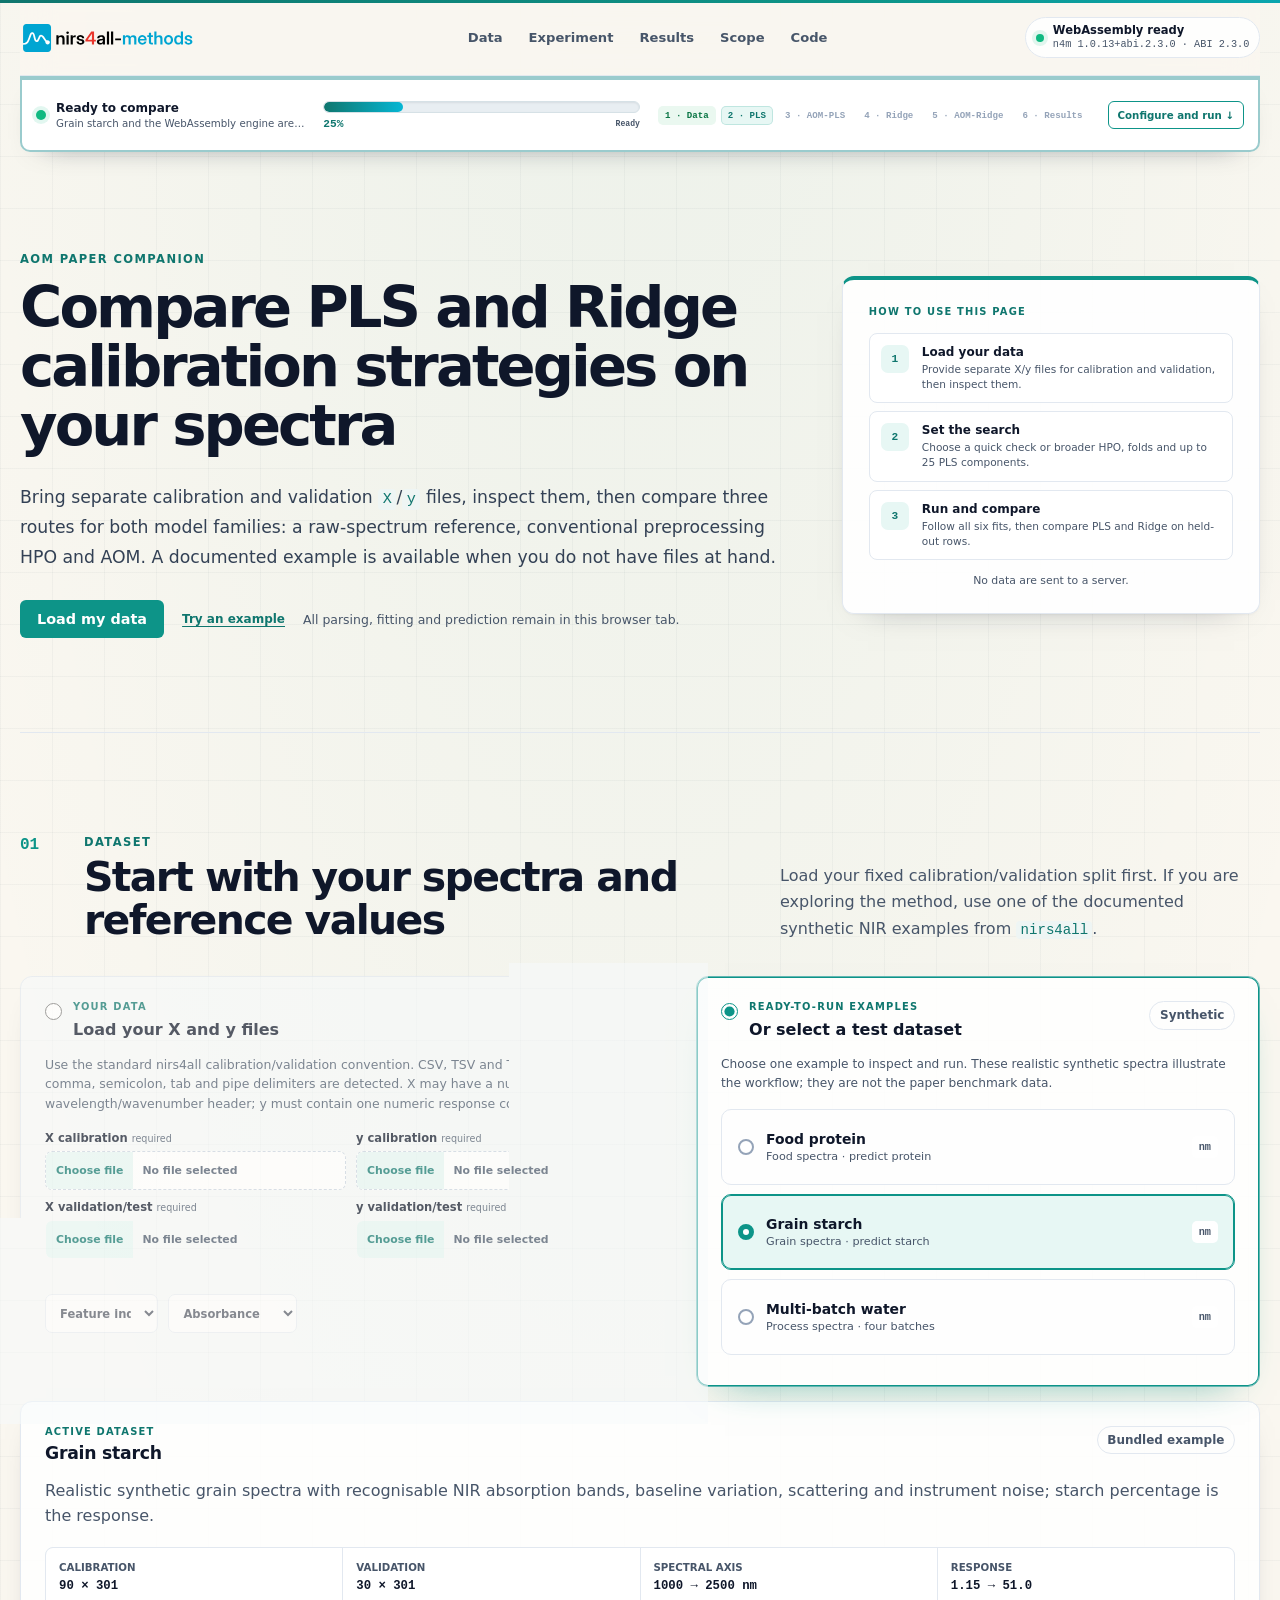
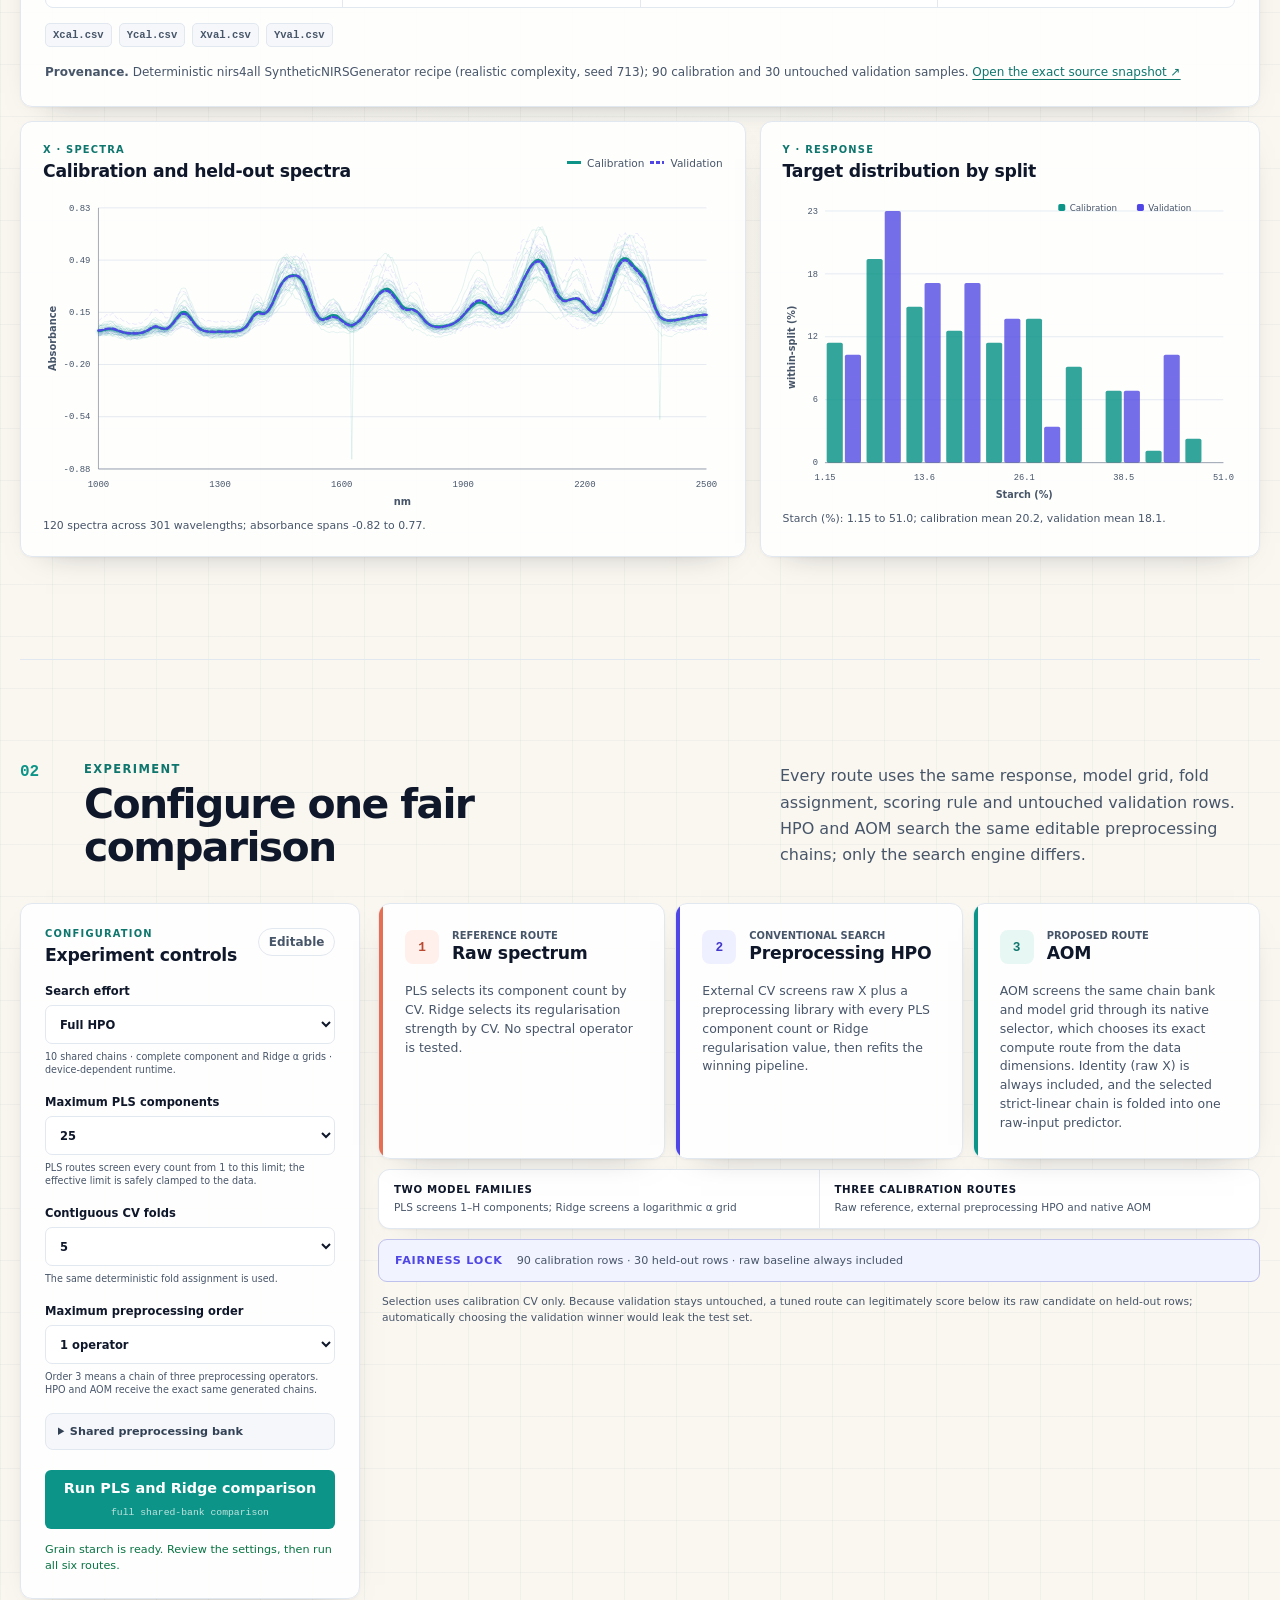
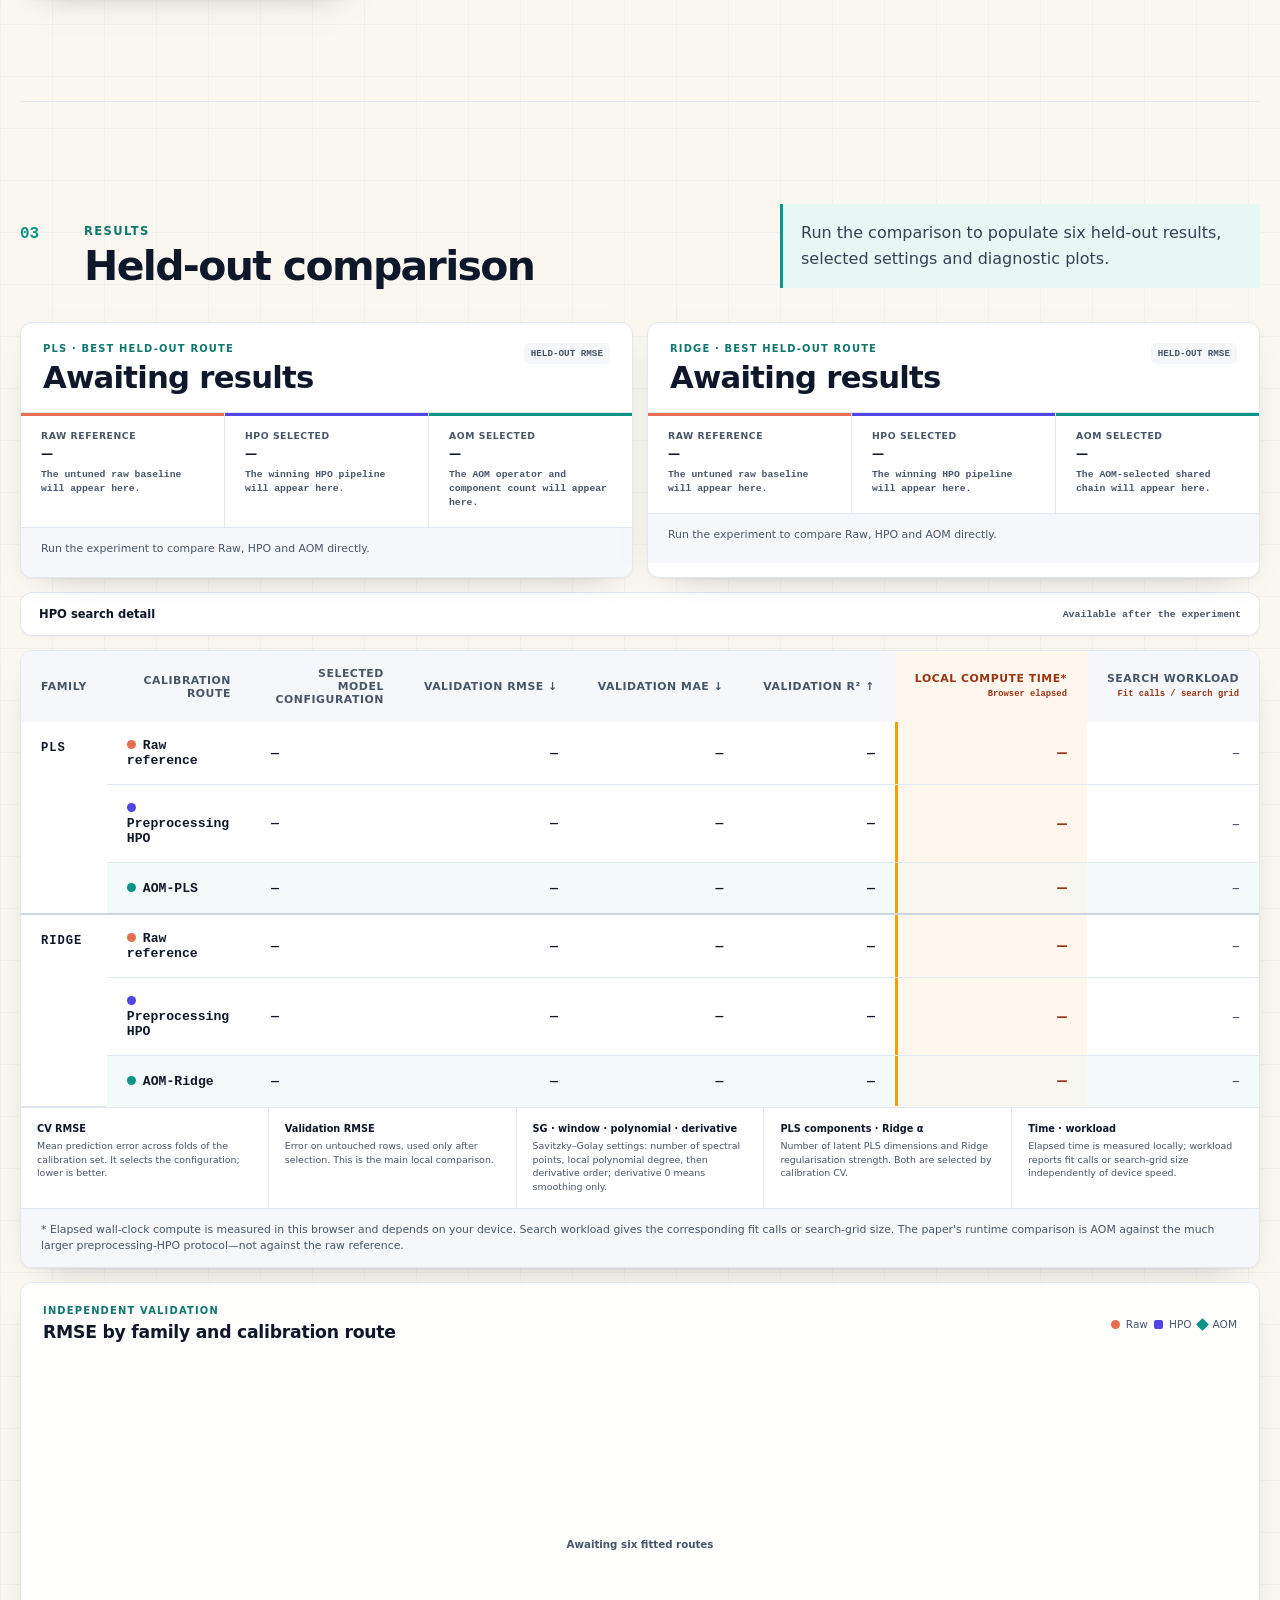
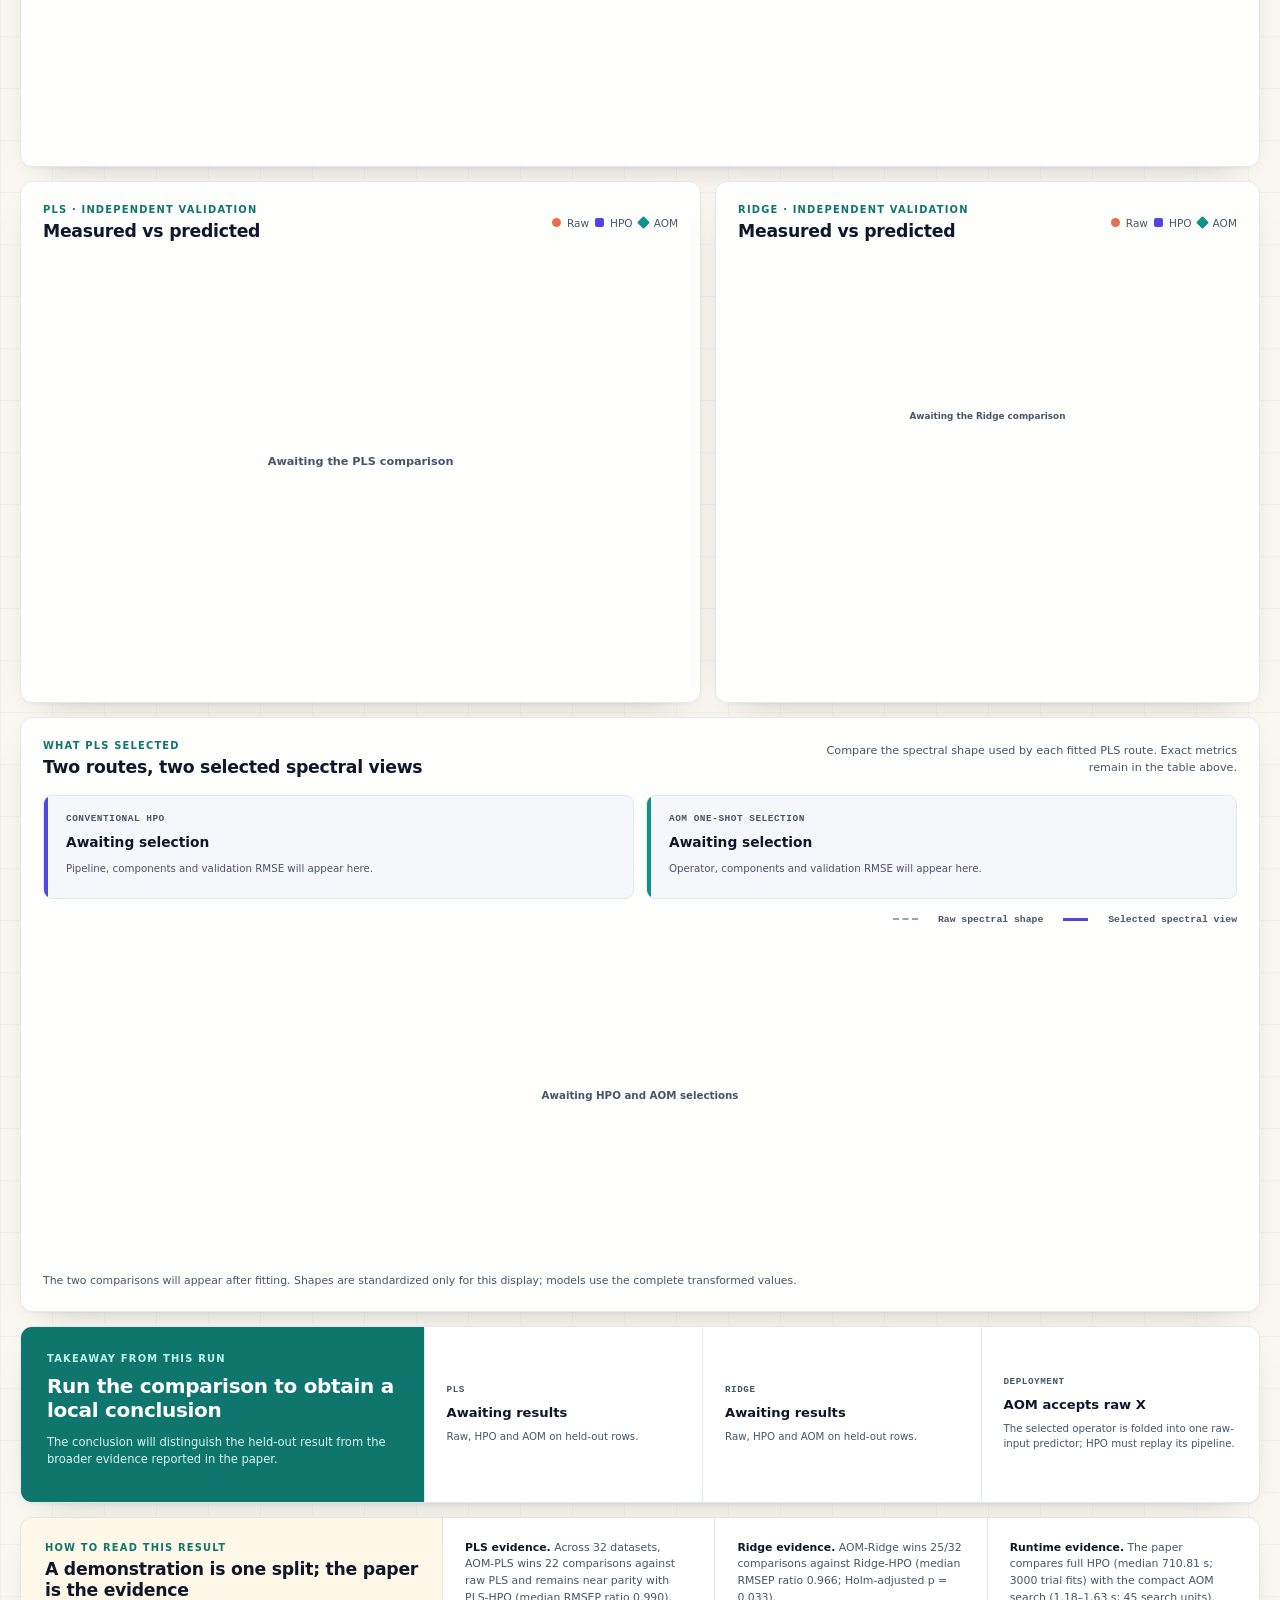
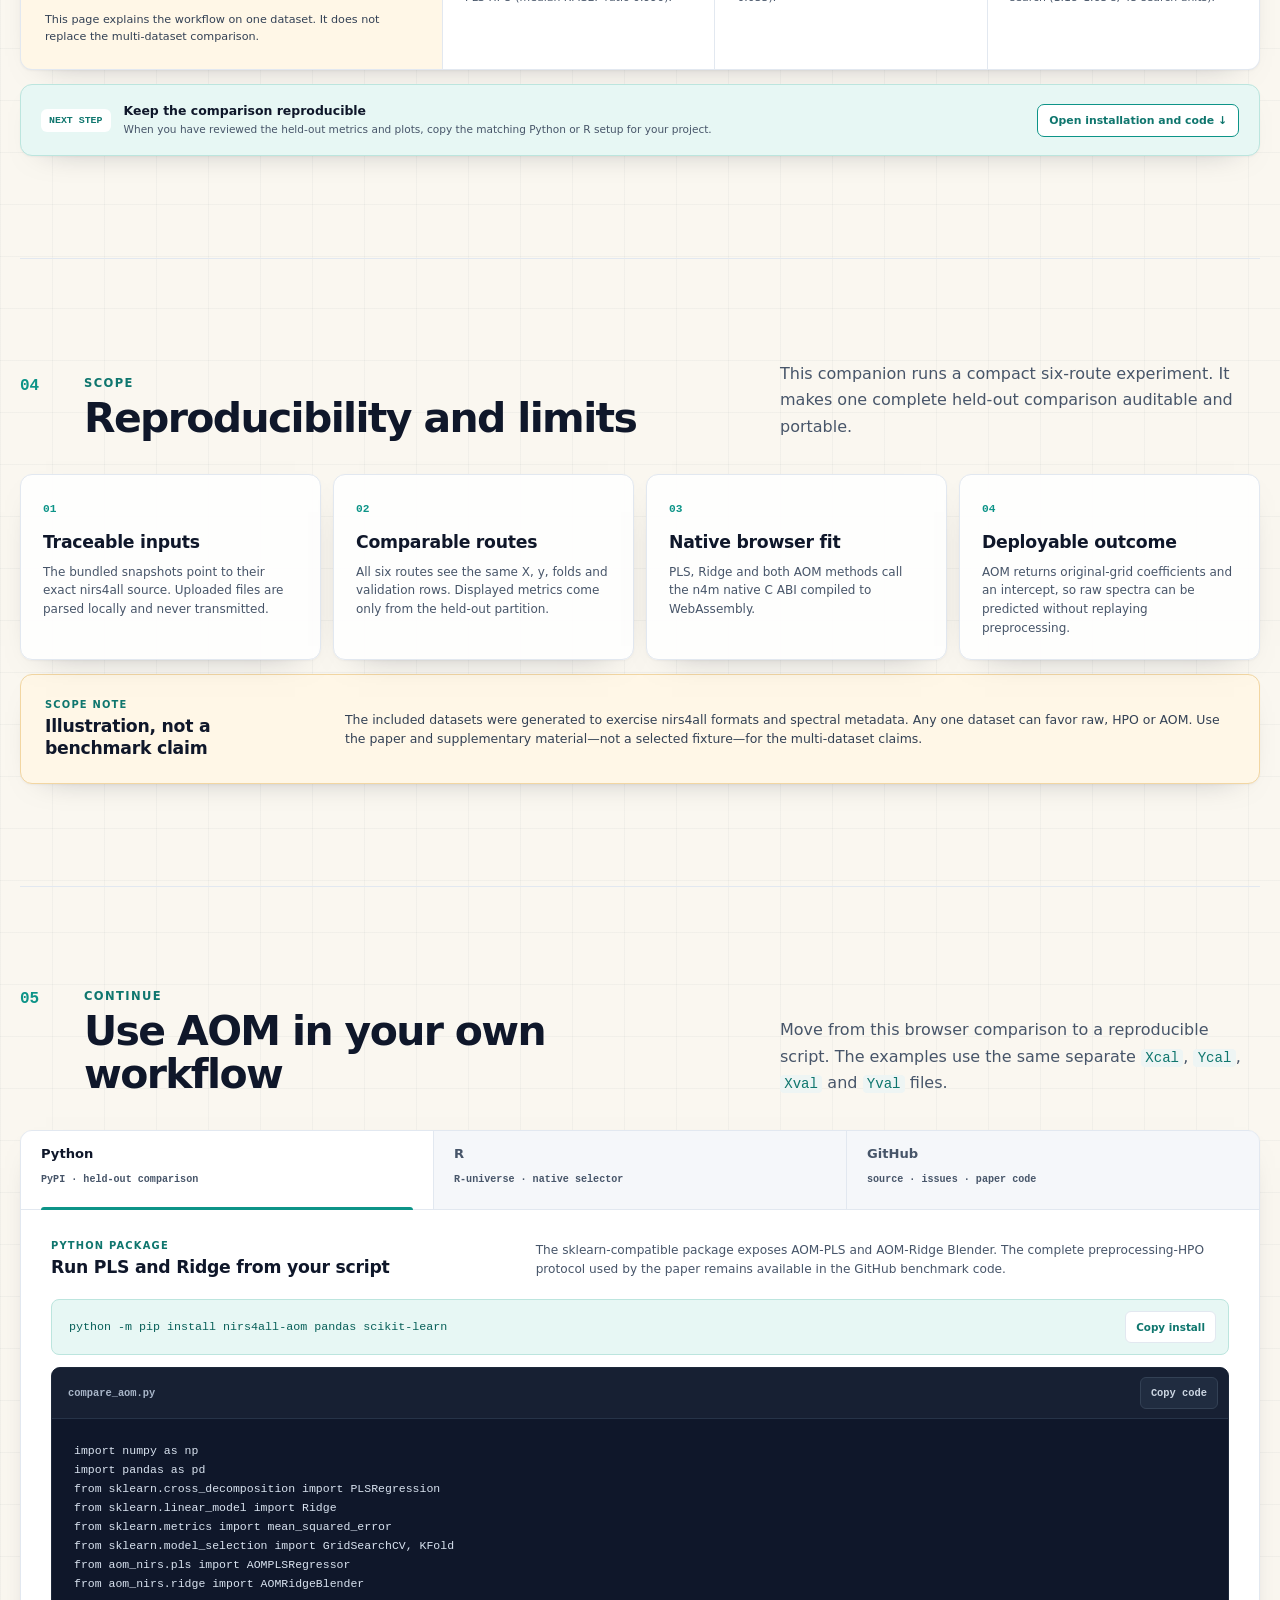
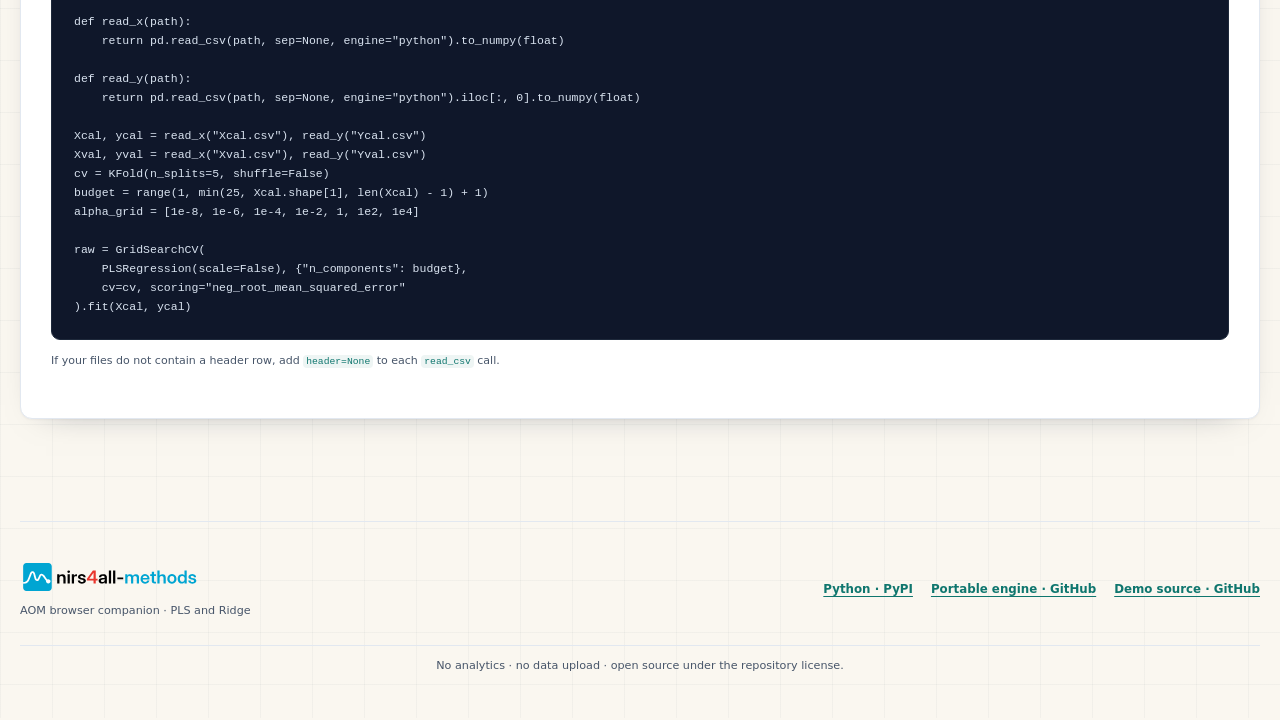
==== commit 7c470975: "fix(demo): run honest materialized PLS HPO" ====
--- a/demo/wasm/index.html
+++ b/demo/wasm/index.html
@@ -198,7 +198,7 @@
             </article>
             <article class="route-card adaptive n4-surface">
               <div class="route-label"><span>3</span><div><p>Proposed route</p><h3>AOM</h3></div></div>
-              <p>AOM screens the same chain bank and model grid as HPO through its native moment engine. Identity (raw X) is always included, and the selected strict-linear chain is folded into one raw-input predictor.</p>
+              <p>AOM screens the same chain bank and model grid through its native selector, which chooses its exact compute route from the data dimensions. Identity (raw X) is always included, and the selected strict-linear chain is folded into one raw-input predictor.</p>
             </article>
           </div>
           <div class="comparison-definition n4-surface">
@@ -247,7 +247,7 @@
         </div>
         <div class="hpo-score-table-wrap" role="region" aria-label="Complete HPO cross-validation scores" tabindex="0">
           <table class="hpo-score-table">
-            <caption>Every preprocessing pipeline tested. Each row reports its best internal PLS component count and Ridge α, selected on calibration CV only.</caption>
+            <caption>Every preprocessing pipeline tested. Each row reports calibration CV only. The Raw spectrum row must match the CV score printed under Raw reference above; it is not the separate held-out validation RMSE.</caption>
             <thead><tr><th scope="col">Pretreatment</th><th scope="col">PLS components</th><th scope="col">PLS CV RMSE</th><th scope="col">Ridge α</th><th scope="col">Ridge CV RMSE</th><th scope="col">Selected</th></tr></thead>
             <tbody id="hpo-all-scores"><tr><td colspan="6">Run the experiment to populate all candidate scores.</td></tr></tbody>
           </table>
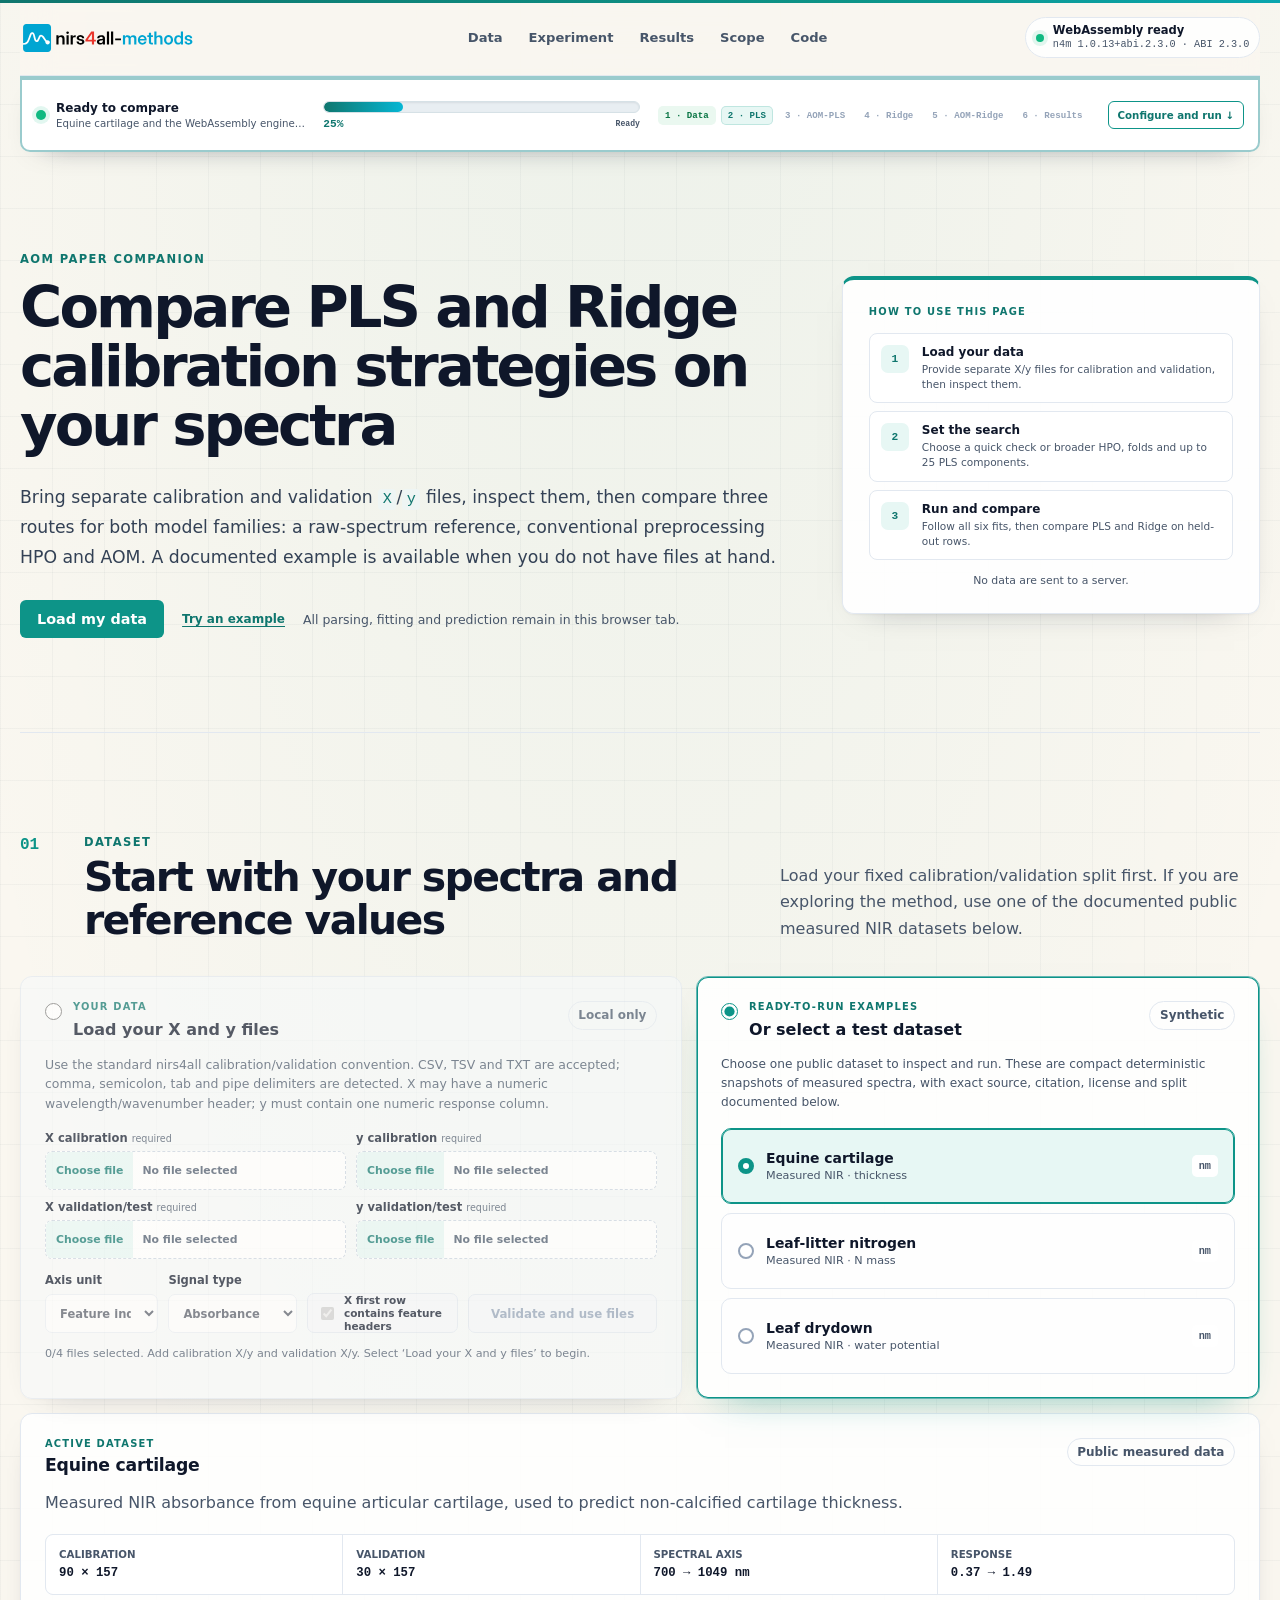
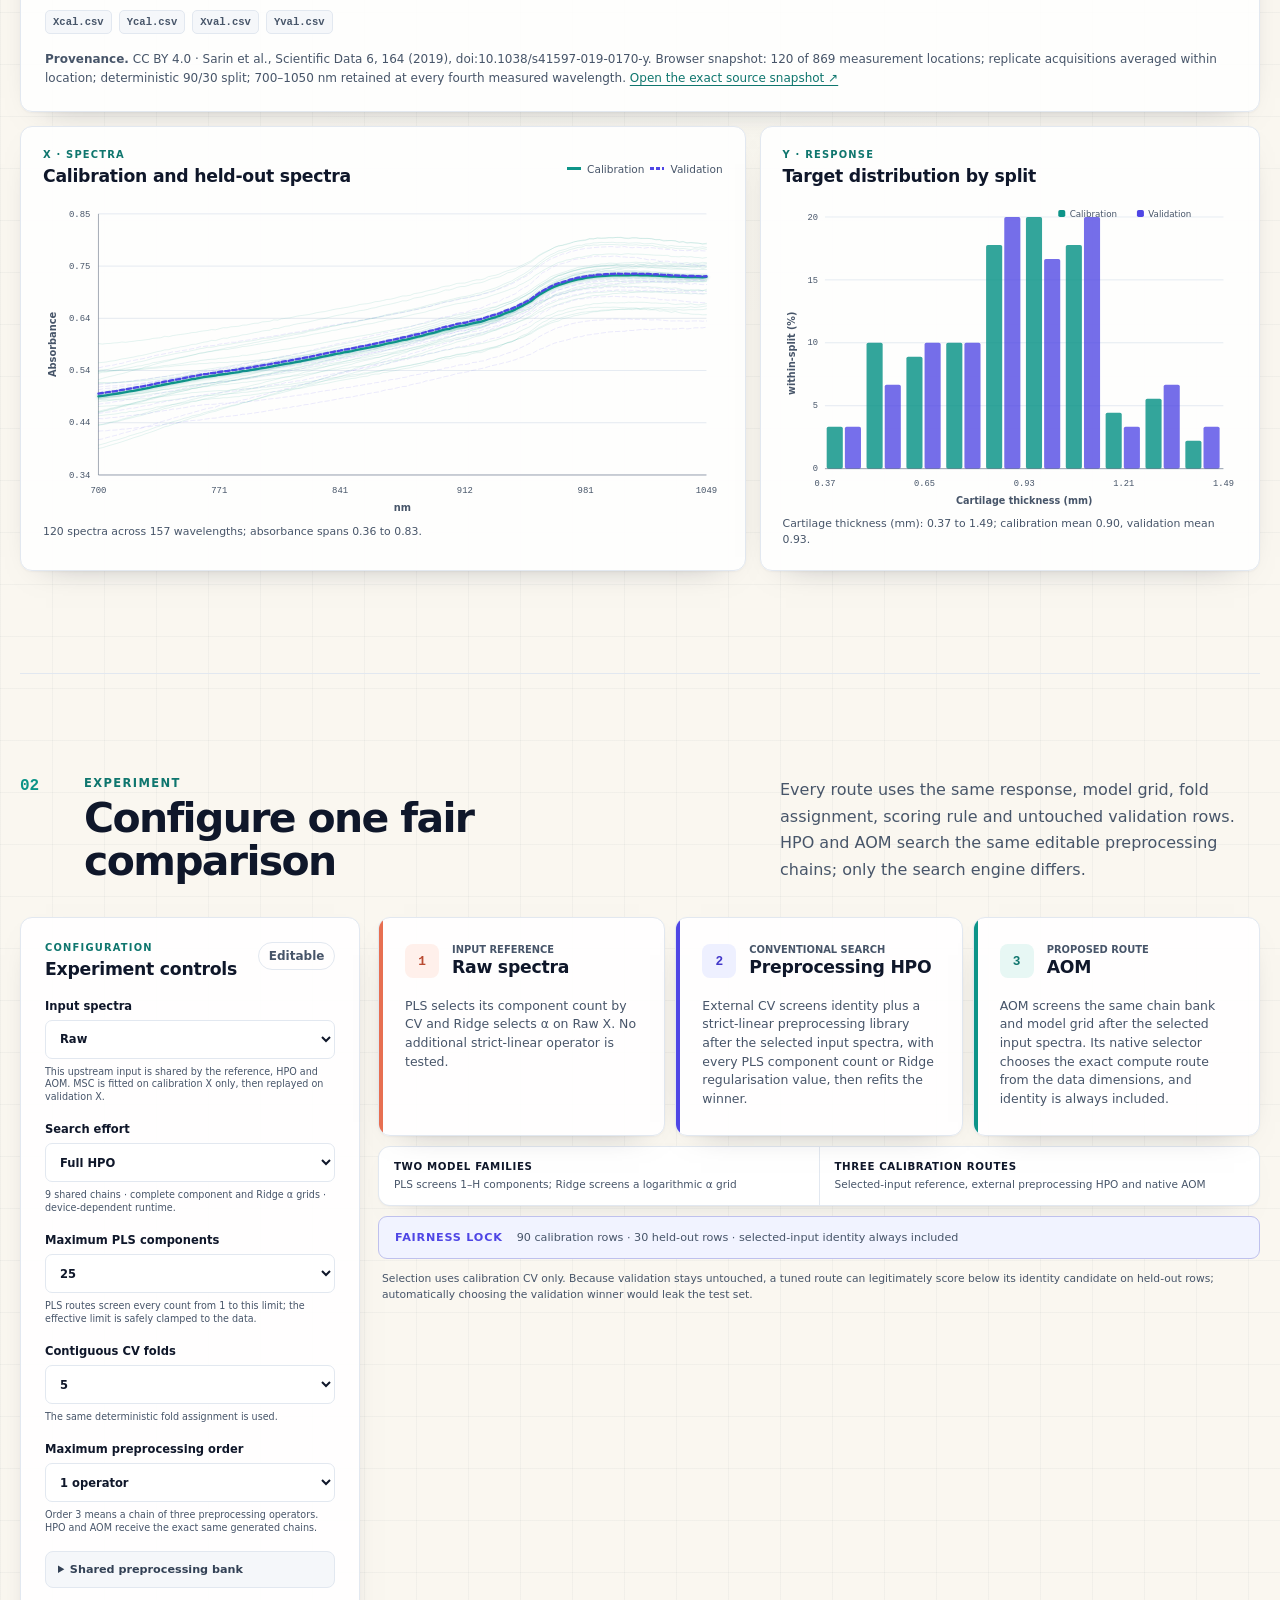
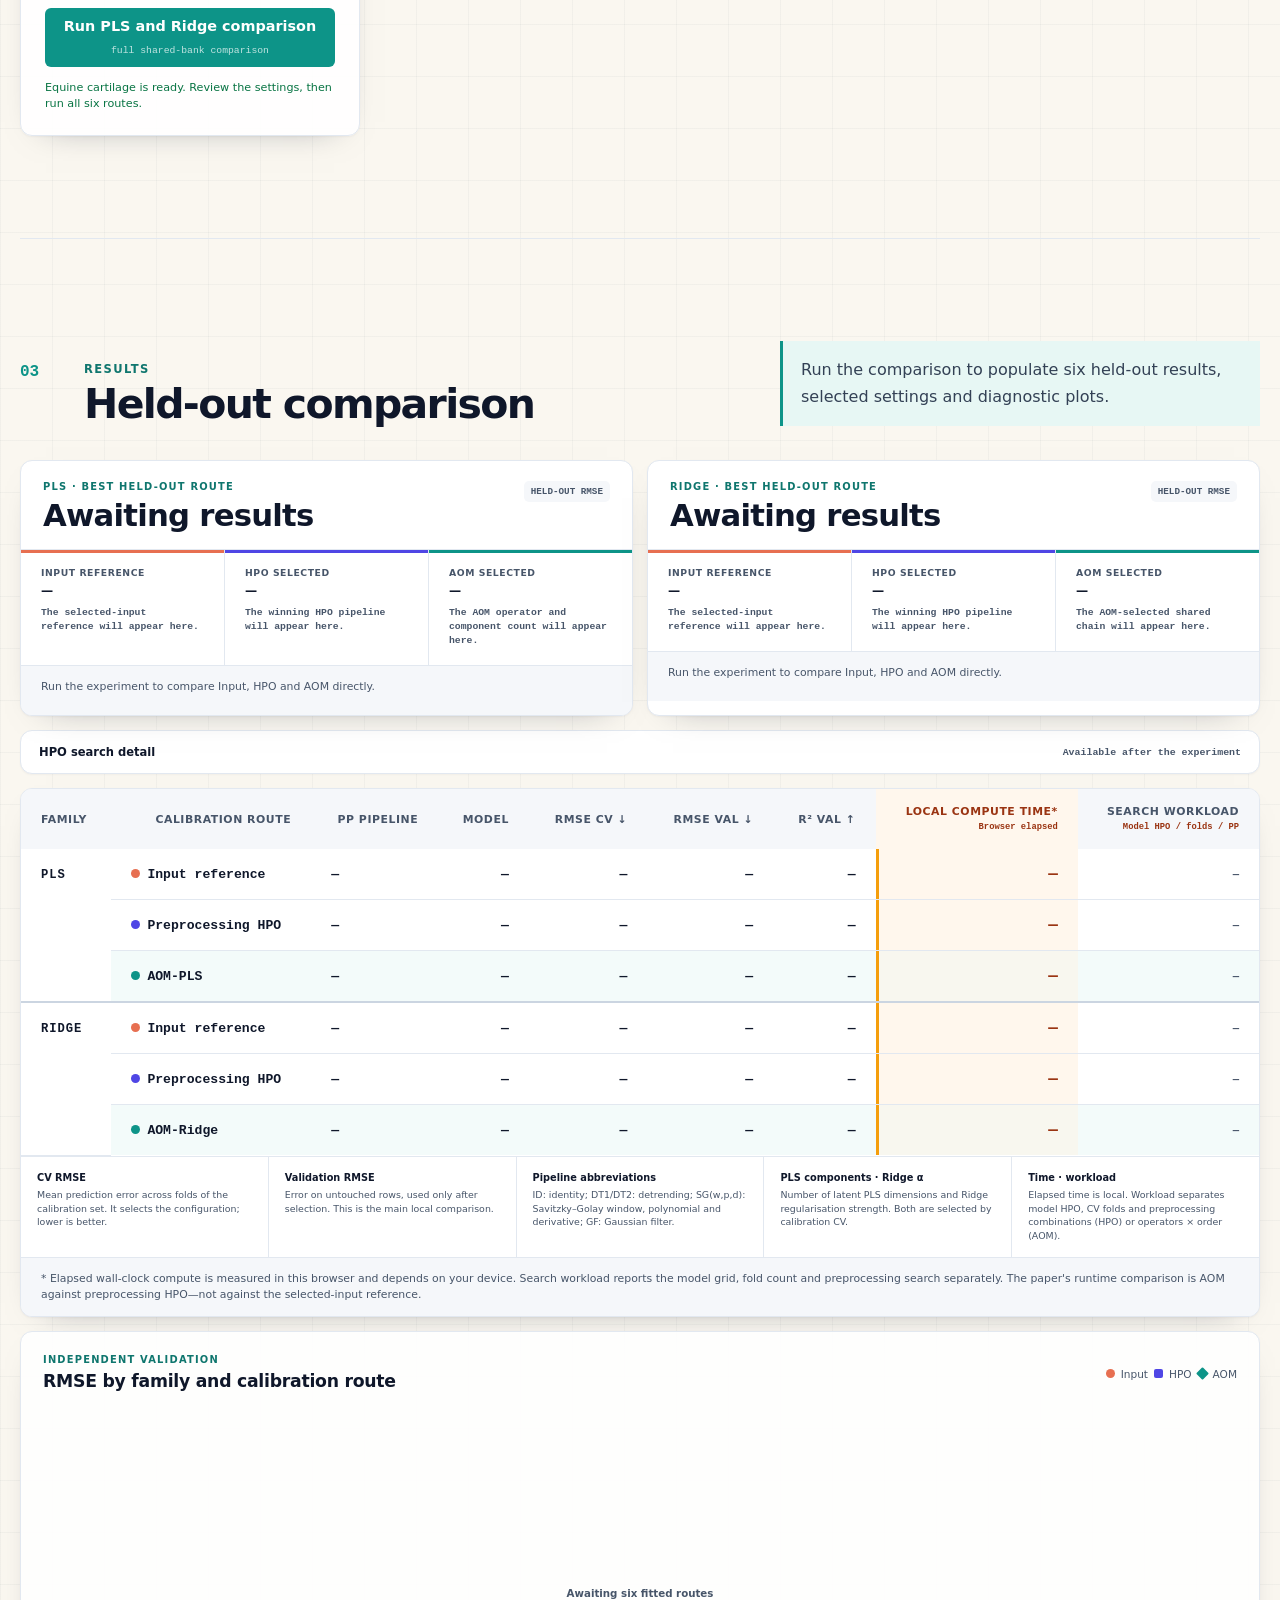
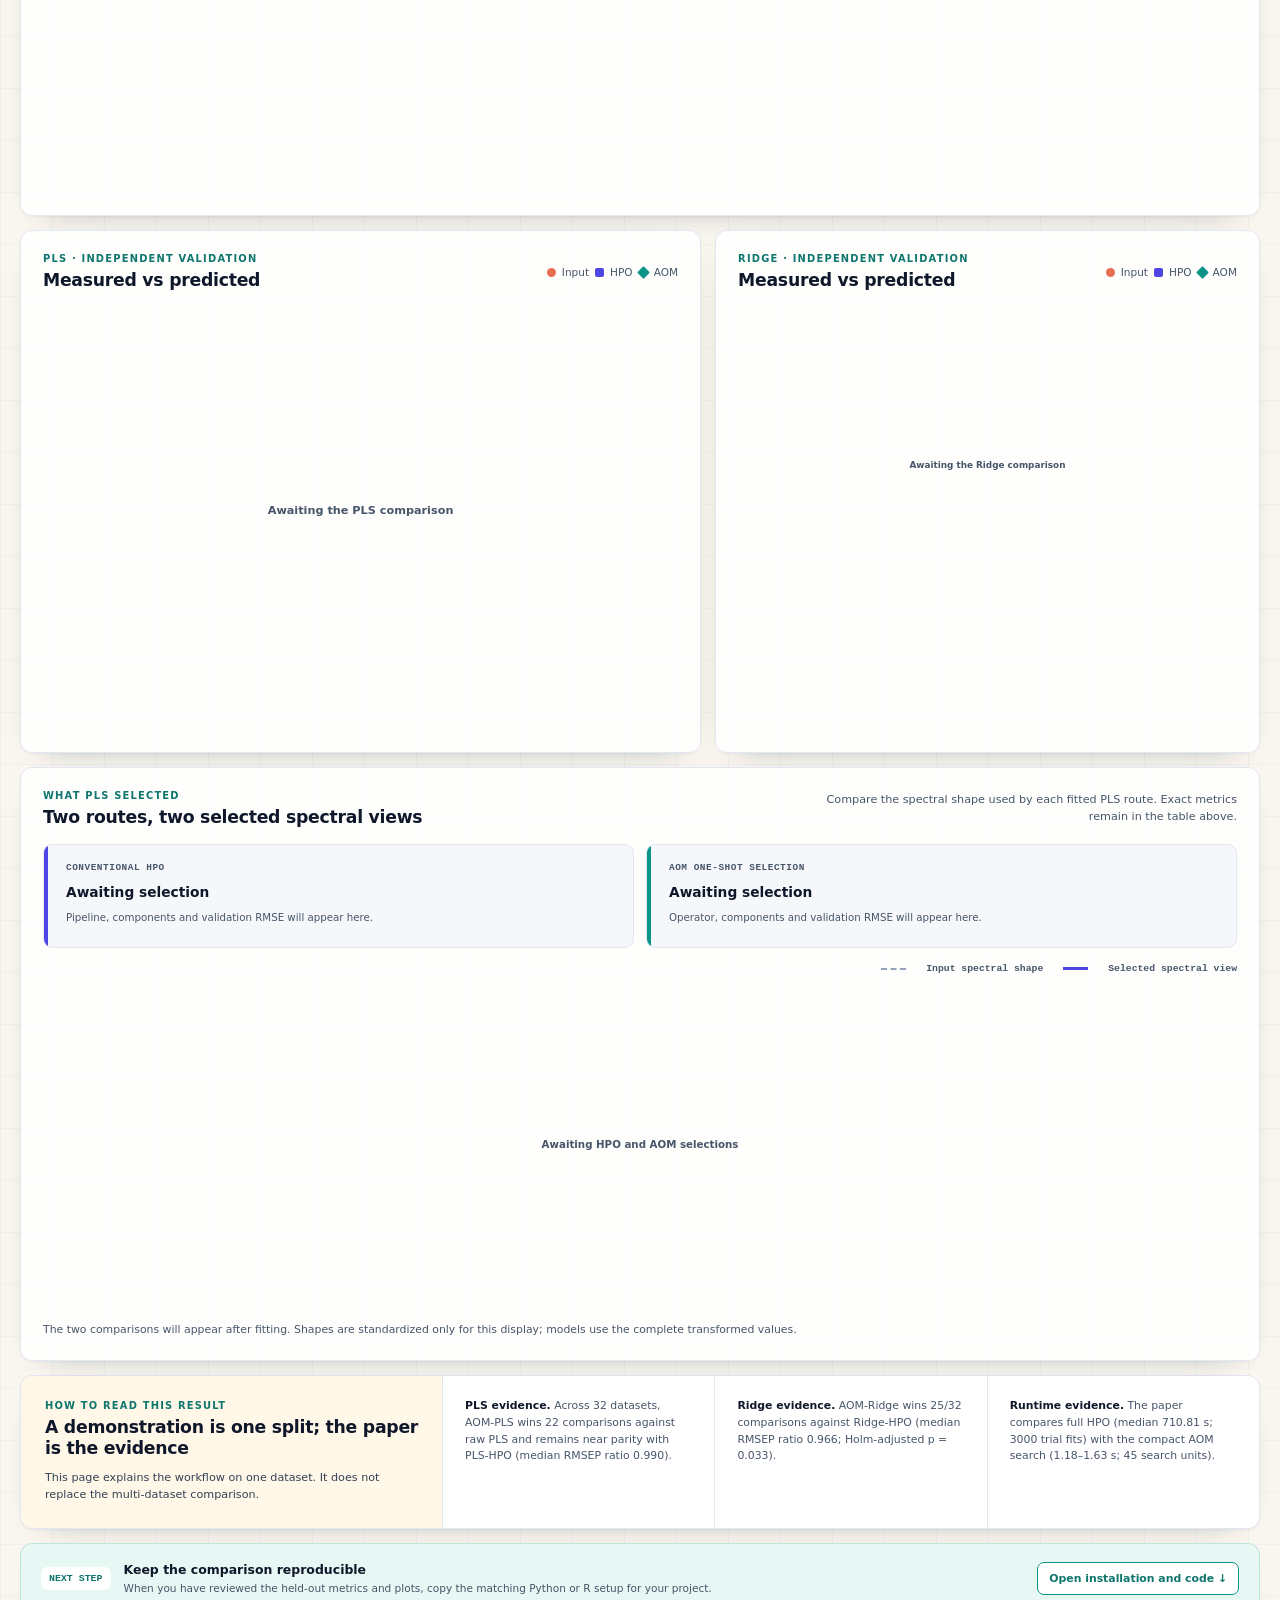
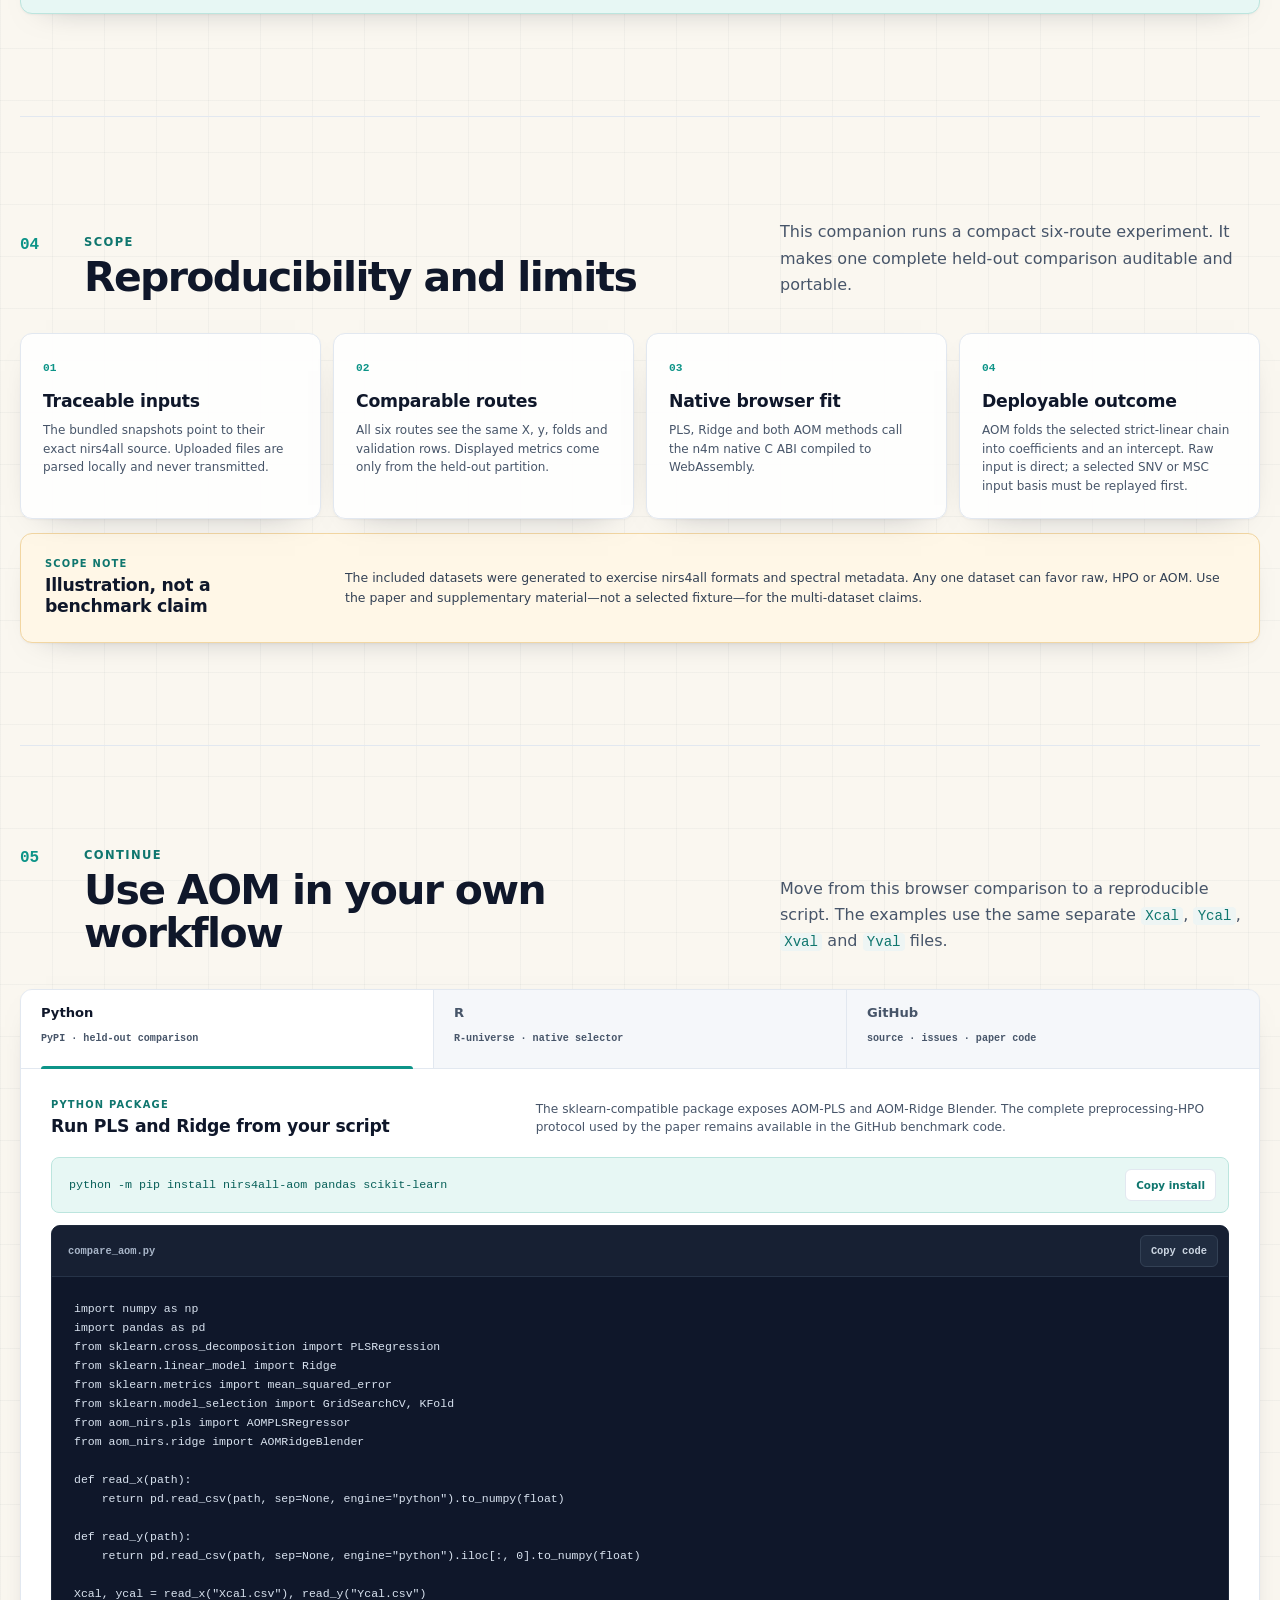
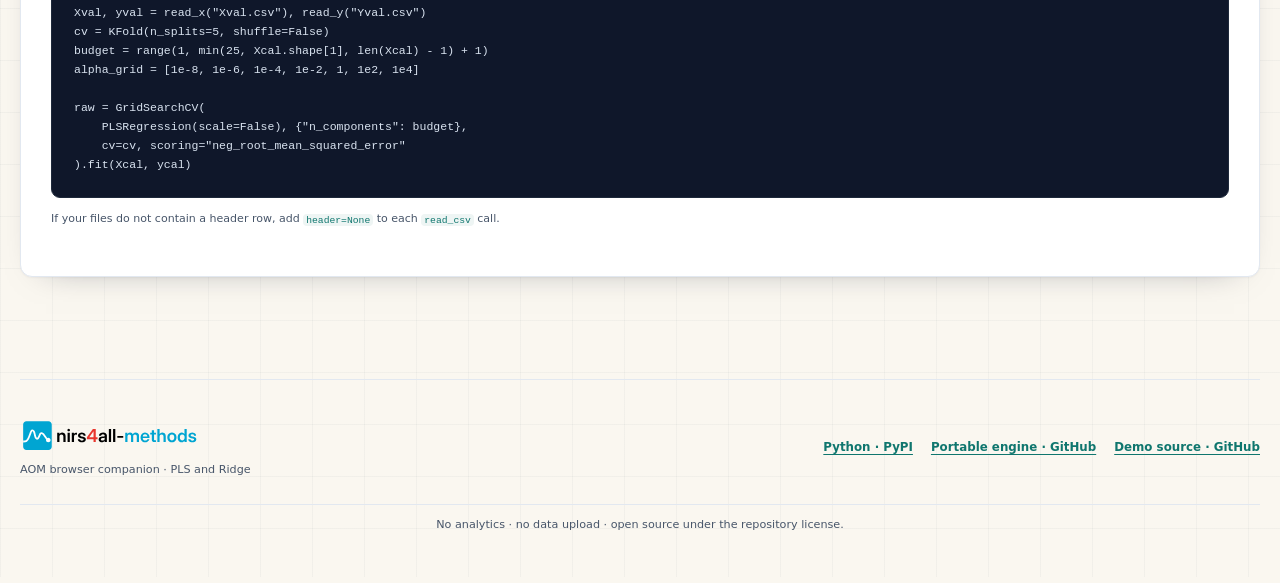
==== commit 3c36fb50: "feat(demo): compare public NIR inputs fairly" ====
--- a/demo/wasm/index.html
+++ b/demo/wasm/index.html
@@ -74,7 +74,7 @@
     <section id="data" class="section-block" aria-labelledby="data-title">
       <div class="section-heading">
         <div><span class="section-number">01</span><p class="kicker">Dataset</p><h2 id="data-title">Start with your spectra and reference values</h2></div>
-        <p>Load your fixed calibration/validation split first. If you are exploring the method, use one of the documented synthetic NIR examples from <code>nirs4all</code>.</p>
+        <p>Load your fixed calibration/validation split first. If you are exploring the method, use one of the documented public measured NIR datasets below.</p>
       </div>
 
       <div class="source-choice-layout" aria-label="Choose one dataset source">
@@ -112,7 +112,7 @@
             </label>
             <span class="n4-badge">Synthetic</span>
           </div>
-          <p>Choose one example to inspect and run. These realistic synthetic spectra illustrate the workflow; they are not the paper benchmark data.</p>
+          <p>Choose one public dataset to inspect and run. These are compact deterministic snapshots of measured spectra, with exact source, citation, license and split documented below.</p>
           <div id="dataset-options" class="dataset-options" role="radiogroup" aria-label="Test datasets"></div>
         </article>
       </div>
@@ -120,7 +120,7 @@
       <article class="dataset-detail n4-surface">
           <div class="card-head">
             <div><p class="overline">Active dataset</p><h3 id="dataset-name">Loading…</h3></div>
-            <span id="dataset-kind" class="n4-badge">Bundled example</span>
+            <span id="dataset-kind" class="n4-badge">Public measured data</span>
           </div>
           <p id="dataset-description" class="muted"></p>
           <dl class="metadata-grid">
@@ -158,9 +158,13 @@
       <div class="experiment-layout">
         <aside class="config-card n4-surface">
           <div class="card-head"><div><p class="overline">Configuration</p><h3>Experiment controls</h3></div><span class="n4-badge">Editable</span></div>
+          <label class="field">Input spectra
+            <select id="input-basis"><option value="raw" selected>Raw</option><option value="snv">SNV</option><option value="msc">MSC</option></select>
+            <small>This upstream input is shared by the reference, HPO and AOM. MSC is fitted on calibration X only, then replayed on validation X.</small>
+          </label>
           <label class="field">Search effort
             <select id="search-depth"><option value="quick">Quick check</option><option value="full" selected>Full HPO</option></select>
-            <small id="search-depth-note">Broad preprocessing library evaluated on the exact same folds and score as raw PLS and AOM.</small>
+            <small id="search-depth-note">Broad preprocessing library evaluated on the exact same folds and score as the input reference and AOM.</small>
           </label>
           <label class="field">Maximum PLS components
             <select id="components"><option>5</option><option>10</option><option>15</option><option>20</option><option selected>25</option></select>
@@ -180,7 +184,7 @@
               <legend>Strict-linear preprocessing available to both HPO and AOM</legend>
               <div id="operator-controls" class="operator-controls"></div>
             </fieldset>
-            <p id="shared-bank-summary">Identity is always included. Select preprocessing operators to build the common search bank.</p>
+            <p id="shared-bank-summary">Identity is always included after the selected input spectra. Select preprocessing operators to build the common search bank.</p>
           </details>
           <button id="run" class="n4-button run-button" type="button" disabled><span>Run PLS and Ridge comparison</span><small id="run-search-summary">full protocol-matched HPO</small></button>
           <p id="run-note" class="form-status" aria-live="polite">Loading the data and WebAssembly engine.</p>
@@ -189,24 +193,24 @@
         <div class="routes">
           <div class="route-matrix">
             <article class="route-card baseline n4-surface">
-              <div class="route-label"><span>1</span><div><p>Reference route</p><h3>Raw spectrum</h3></div></div>
-              <p>PLS selects its component count by CV. Ridge selects its regularisation strength by CV. No spectral operator is tested.</p>
+              <div class="route-label"><span>1</span><div><p>Input reference</p><h3 id="reference-route-title">Raw spectra</h3></div></div>
+              <p id="reference-route-copy">PLS selects its component count by CV and Ridge selects α on raw X. No additional strict-linear operator is tested.</p>
             </article>
             <article class="route-card hpo n4-surface">
               <div class="route-label"><span>2</span><div><p>Conventional search</p><h3>Preprocessing HPO</h3></div></div>
-              <p>External CV screens raw X plus a preprocessing library with every PLS component count or Ridge regularisation value, then refits the winning pipeline.</p>
+              <p>External CV screens identity plus a strict-linear preprocessing library after the selected input spectra, with every PLS component count or Ridge regularisation value, then refits the winner.</p>
             </article>
             <article class="route-card adaptive n4-surface">
               <div class="route-label"><span>3</span><div><p>Proposed route</p><h3>AOM</h3></div></div>
-              <p>AOM screens the same chain bank and model grid through its native selector, which chooses its exact compute route from the data dimensions. Identity (raw X) is always included, and the selected strict-linear chain is folded into one raw-input predictor.</p>
+              <p>AOM screens the same chain bank and model grid after the selected input spectra. Its native selector chooses the exact compute route from the data dimensions, and identity is always included.</p>
             </article>
           </div>
           <div class="comparison-definition n4-surface">
             <div><strong>Two model families</strong><span>PLS screens 1–H components; Ridge screens a logarithmic α grid</span></div>
-            <div><strong>Three calibration routes</strong><span>Raw reference, external preprocessing HPO and native AOM</span></div>
+            <div><strong>Three calibration routes</strong><span>Selected-input reference, external preprocessing HPO and native AOM</span></div>
           </div>
           <div class="fairness-strip"><strong>Fairness lock</strong><span id="fairness-text">Same calibration rows · same held-out rows · same fold assignment · same pooled out-of-fold RMSE</span></div>
-          <p class="selection-note">Selection uses calibration CV only. Because validation stays untouched, a tuned route can legitimately score below its raw candidate on held-out rows; automatically choosing the validation winner would leak the test set.</p>
+          <p class="selection-note">Selection uses calibration CV only. Because validation stays untouched, a tuned route can legitimately score below its identity candidate on held-out rows; automatically choosing the validation winner would leak the test set.</p>
         </div>
       </div>
     </section>
@@ -221,20 +225,20 @@
         <article class="verdict-card n4-surface">
           <div class="verdict-head"><div><p class="overline">PLS · best held-out route</p><strong id="rmse-delta">Awaiting results</strong></div><span>Held-out RMSE</span></div>
           <div class="verdict-selections">
-            <div class="raw-selection"><span>Raw reference</span><strong id="pls-raw-card">—</strong><small id="pls-raw-card-detail">The untuned raw baseline will appear here.</small></div>
+            <div class="raw-selection"><span>Input reference</span><strong id="pls-raw-card">—</strong><small id="pls-raw-card-detail">The selected-input baseline will appear here.</small></div>
             <div class="hpo-selection"><span>HPO selected</span><strong id="pls-hpo-card">—</strong><small id="pls-hpo-card-detail">The winning HPO pipeline will appear here.</small></div>
             <div class="aom-selection"><span>AOM selected</span><strong id="operator">—</strong><small id="operator-detail">The AOM operator will appear here.</small></div>
           </div>
-          <p id="delta-detail">Run the experiment to compare Raw, HPO and AOM directly.</p>
+          <p id="delta-detail">Run the experiment to compare Input, HPO and AOM directly.</p>
         </article>
         <article class="verdict-card n4-surface">
           <div class="verdict-head"><div><p class="overline">Ridge · best held-out route</p><strong id="ridge-rmse-delta">Awaiting results</strong></div><span>Held-out RMSE</span></div>
           <div class="verdict-selections">
-            <div class="raw-selection"><span>Raw reference</span><strong id="ridge-raw-card">—</strong><small id="ridge-raw-card-detail">The untuned raw baseline will appear here.</small></div>
+            <div class="raw-selection"><span>Input reference</span><strong id="ridge-raw-card">—</strong><small id="ridge-raw-card-detail">The selected-input baseline will appear here.</small></div>
             <div class="hpo-selection"><span>HPO selected</span><strong id="ridge-hpo-card">—</strong><small id="ridge-hpo-card-detail">The winning HPO pipeline will appear here.</small></div>
             <div class="aom-selection"><span>AOM selected</span><strong id="ridge-aom-card">—</strong><small id="ridge-aom-card-detail">The AOM-selected shared chain will appear here.</small></div>
           </div>
-          <p id="ridge-delta-detail">Run the experiment to compare Raw, HPO and AOM directly.</p>
+          <p id="ridge-delta-detail">Run the experiment to compare Input, HPO and AOM directly.</p>
         </article>
       </div>
 
@@ -247,7 +251,7 @@
         </div>
         <div class="hpo-score-table-wrap" role="region" aria-label="Complete HPO cross-validation scores" tabindex="0">
           <table class="hpo-score-table">
-            <caption>Every preprocessing pipeline tested. Each row reports calibration CV only. The Raw spectrum row must match the CV score printed under Raw reference above; it is not the separate held-out validation RMSE.</caption>
+            <caption>Every strict-linear pipeline tested after the selected input spectra. Each row reports calibration CV only. The Identity row must match the CV score printed under Input reference above; it is not the separate held-out validation RMSE.</caption>
             <thead><tr><th scope="col">Pretreatment</th><th scope="col">PLS components</th><th scope="col">PLS CV RMSE</th><th scope="col">Ridge α</th><th scope="col">Ridge CV RMSE</th><th scope="col">Selected</th></tr></thead>
             <tbody id="hpo-all-scores"><tr><td colspan="6">Run the experiment to populate all candidate scores.</td></tr></tbody>
           </table>
@@ -256,37 +260,37 @@
 
       <div class="results-table-wrap n4-surface">
         <table class="results-table method-results">
-          <thead><tr><th scope="col">Family</th><th scope="col">Calibration route</th><th scope="col">Selected model configuration</th><th scope="col">Validation RMSE ↓</th><th scope="col">Validation MAE ↓</th><th scope="col">Validation R² ↑</th><th scope="col" class="compute-time-heading">Local compute time*<small>Browser elapsed</small></th><th scope="col">Search workload<small>Fit calls / search grid</small></th></tr></thead>
+          <thead><tr><th scope="col">Family</th><th scope="col">Calibration route</th><th scope="col">PP pipeline</th><th scope="col">Model</th><th scope="col">RMSE CV ↓</th><th scope="col">RMSE VAL ↓</th><th scope="col">R² VAL ↑</th><th scope="col" class="compute-time-heading">Local compute time*<small>Browser elapsed</small></th><th scope="col">Search workload<small>Model HPO / folds / PP</small></th></tr></thead>
           <tbody>
-            <tr data-family="pls"><th scope="row" rowspan="3">PLS</th><td><span class="method-dot baseline"></span>Raw reference</td><td id="pls-default-selection">—</td><td id="pls-default-rmse">—</td><td id="pls-default-mae">—</td><td id="pls-default-r2">—</td><td id="pls-default-time" class="compute-time">—</td><td id="pls-default-workload" class="search-workload">—</td></tr>
-            <tr data-family="pls"><td><span class="method-dot hpo"></span>Preprocessing HPO</td><td id="pls-hpo-selection">—</td><td id="pls-hpo-rmse">—</td><td id="pls-hpo-mae">—</td><td id="pls-hpo-r2">—</td><td id="pls-hpo-time" class="compute-time">—</td><td id="pls-hpo-workload" class="search-workload">—</td></tr>
-            <tr data-family="pls" class="aom-row"><td><span class="method-dot adaptive"></span>AOM-PLS</td><td id="aom-pls-selection">—</td><td id="aom-pls-rmse">—</td><td id="aom-pls-mae">—</td><td id="aom-pls-r2">—</td><td id="aom-pls-time" class="compute-time">—</td><td id="aom-pls-workload" class="search-workload">—</td></tr>
-            <tr data-family="ridge"><th scope="row" rowspan="3">Ridge</th><td><span class="method-dot baseline"></span>Raw reference</td><td id="ridge-default-selection">—</td><td id="ridge-default-rmse">—</td><td id="ridge-default-mae">—</td><td id="ridge-default-r2">—</td><td id="ridge-default-time" class="compute-time">—</td><td id="ridge-default-workload" class="search-workload">—</td></tr>
-            <tr data-family="ridge"><td><span class="method-dot hpo"></span>Preprocessing HPO</td><td id="ridge-hpo-selection">—</td><td id="ridge-hpo-rmse">—</td><td id="ridge-hpo-mae">—</td><td id="ridge-hpo-r2">—</td><td id="ridge-hpo-time" class="compute-time">—</td><td id="ridge-hpo-workload" class="search-workload">—</td></tr>
-            <tr data-family="ridge" class="aom-row"><td><span class="method-dot adaptive"></span>AOM-Ridge</td><td id="aom-ridge-selection">—</td><td id="aom-ridge-rmse">—</td><td id="aom-ridge-mae">—</td><td id="aom-ridge-r2">—</td><td id="aom-ridge-time" class="compute-time">—</td><td id="aom-ridge-workload" class="search-workload">—</td></tr>
+            <tr data-family="pls"><th scope="row" rowspan="3">PLS</th><td><span class="method-dot baseline"></span>Input reference</td><td id="pls-default-selection">—</td><td id="pls-default-model">—</td><td id="pls-default-cv">—</td><td id="pls-default-rmse">—</td><td id="pls-default-r2">—</td><td id="pls-default-time" class="compute-time">—</td><td id="pls-default-workload" class="search-workload">—</td></tr>
+            <tr data-family="pls"><td><span class="method-dot hpo"></span>Preprocessing HPO</td><td id="pls-hpo-selection">—</td><td id="pls-hpo-model">—</td><td id="pls-hpo-cv">—</td><td id="pls-hpo-rmse">—</td><td id="pls-hpo-r2">—</td><td id="pls-hpo-time" class="compute-time">—</td><td id="pls-hpo-workload" class="search-workload">—</td></tr>
+            <tr data-family="pls" class="aom-row"><td><span class="method-dot adaptive"></span>AOM-PLS</td><td id="aom-pls-selection">—</td><td id="aom-pls-model">—</td><td id="aom-pls-cv">—</td><td id="aom-pls-rmse">—</td><td id="aom-pls-r2">—</td><td id="aom-pls-time" class="compute-time">—</td><td id="aom-pls-workload" class="search-workload">—</td></tr>
+            <tr data-family="ridge"><th scope="row" rowspan="3">Ridge</th><td><span class="method-dot baseline"></span>Input reference</td><td id="ridge-default-selection">—</td><td id="ridge-default-model">—</td><td id="ridge-default-cv">—</td><td id="ridge-default-rmse">—</td><td id="ridge-default-r2">—</td><td id="ridge-default-time" class="compute-time">—</td><td id="ridge-default-workload" class="search-workload">—</td></tr>
+            <tr data-family="ridge"><td><span class="method-dot hpo"></span>Preprocessing HPO</td><td id="ridge-hpo-selection">—</td><td id="ridge-hpo-model">—</td><td id="ridge-hpo-cv">—</td><td id="ridge-hpo-rmse">—</td><td id="ridge-hpo-r2">—</td><td id="ridge-hpo-time" class="compute-time">—</td><td id="ridge-hpo-workload" class="search-workload">—</td></tr>
+            <tr data-family="ridge" class="aom-row"><td><span class="method-dot adaptive"></span>AOM-Ridge</td><td id="aom-ridge-selection">—</td><td id="aom-ridge-model">—</td><td id="aom-ridge-cv">—</td><td id="aom-ridge-rmse">—</td><td id="aom-ridge-r2">—</td><td id="aom-ridge-time" class="compute-time">—</td><td id="aom-ridge-workload" class="search-workload">—</td></tr>
           </tbody>
         </table>
         <div class="results-reading-guide" aria-label="How to read the model settings and scores">
           <div><strong>CV RMSE</strong><span>Mean prediction error across folds of the calibration set. It selects the configuration; lower is better.</span></div>
           <div><strong>Validation RMSE</strong><span>Error on untouched rows, used only after selection. This is the main local comparison.</span></div>
-          <div><strong>SG · window · polynomial · derivative</strong><span>Savitzky–Golay settings: number of spectral points, local polynomial degree, then derivative order; derivative 0 means smoothing only.</span></div>
+          <div><strong>Pipeline abbreviations</strong><span>ID: identity; DT1/DT2: detrending; SG(w,p,d): Savitzky–Golay window, polynomial and derivative; GF: Gaussian filter.</span></div>
           <div><strong>PLS components · Ridge α</strong><span>Number of latent PLS dimensions and Ridge regularisation strength. Both are selected by calibration CV.</span></div>
-          <div><strong>Time · workload</strong><span>Elapsed time is measured locally; workload reports fit calls or search-grid size independently of device speed.</span></div>
-        </div>
-        <p class="table-note">* Elapsed wall-clock compute is measured in this browser and depends on your device. Search workload gives the corresponding fit calls or search-grid size. The paper's runtime comparison is AOM against the much larger preprocessing-HPO protocol—not against the raw reference.</p>
+          <div><strong>Time · workload</strong><span>Elapsed time is local. Workload separates model HPO, CV folds and preprocessing combinations (HPO) or operators × order (AOM).</span></div>
+        </div>
+        <p class="table-note">* Elapsed wall-clock compute is measured in this browser and depends on your device. Search workload reports the model grid, fold count and preprocessing search separately. The paper's runtime comparison is AOM against preprocessing HPO—not against the selected-input reference.</p>
       </div>
 
       <div class="diagnostic-grid">
         <article class="chart-panel performance-panel n4-surface">
-          <div class="chart-title"><div><p class="overline">Independent validation</p><h3>RMSE by family and calibration route</h3></div><div class="legend"><span class="legend-key baseline"></span>Raw <span class="legend-key hpo"></span>HPO <span class="legend-key aom"></span>AOM</div></div>
+          <div class="chart-title"><div><p class="overline">Independent validation</p><h3>RMSE by family and calibration route</h3></div><div class="legend"><span class="legend-key baseline"></span>Input <span class="legend-key hpo"></span>HPO <span class="legend-key aom"></span>AOM</div></div>
           <svg id="rmse-chart" class="n4viz" viewBox="0 0 1280 420" role="img" aria-label="Validation RMSE for six PLS and Ridge calibration routes" aria-describedby="result-summary"></svg>
         </article>
         <article class="chart-panel prediction-panel n4-surface">
-          <div class="chart-title"><div><p class="overline">PLS · independent validation</p><h3>Measured vs predicted</h3></div><div class="legend"><span class="legend-key baseline"></span>Raw <span class="legend-key hpo"></span>HPO <span class="legend-key aom"></span>AOM</div></div>
+          <div class="chart-title"><div><p class="overline">PLS · independent validation</p><h3>Measured vs predicted</h3></div><div class="legend"><span class="legend-key baseline"></span>Input <span class="legend-key hpo"></span>HPO <span class="legend-key aom"></span>AOM</div></div>
           <svg id="pls-prediction-chart" class="n4viz" viewBox="0 0 620 420" role="img" aria-label="Measured versus predicted PLS responses" aria-describedby="result-summary"></svg>
         </article>
         <article class="chart-panel prediction-panel n4-surface">
-          <div class="chart-title"><div><p class="overline">Ridge · independent validation</p><h3>Measured vs predicted</h3></div><div class="legend"><span class="legend-key baseline"></span>Raw <span class="legend-key hpo"></span>HPO <span class="legend-key aom"></span>AOM</div></div>
+          <div class="chart-title"><div><p class="overline">Ridge · independent validation</p><h3>Measured vs predicted</h3></div><div class="legend"><span class="legend-key baseline"></span>Input <span class="legend-key hpo"></span>HPO <span class="legend-key aom"></span>AOM</div></div>
           <svg id="ridge-prediction-chart" class="n4viz" viewBox="0 0 620 420" role="img" aria-label="Measured versus predicted Ridge responses" aria-describedby="result-summary"></svg>
         </article>
         <article class="chart-panel selection-panel n4-surface">
@@ -298,17 +302,9 @@
             <div class="selection-route hpo-route"><span>Conventional HPO</span><strong id="pretreatment-hpo-name">Awaiting selection</strong><small id="pretreatment-hpo-setting">Pipeline, components and validation RMSE will appear here.</small></div>
             <div class="selection-route aom-route"><span>AOM one-shot selection</span><strong id="pretreatment-aom-name">Awaiting selection</strong><small id="pretreatment-aom-setting">Operator, components and validation RMSE will appear here.</small></div>
           </div>
-          <div class="selection-legend" aria-hidden="true"><span class="raw-shape-key"></span>Raw spectral shape <span class="selected-shape-key"></span>Selected spectral view</div>
-          <svg id="operator-chart" class="n4viz" viewBox="0 0 1280 360" role="img" aria-label="Standardized raw spectral shape compared with the HPO-selected and AOM-selected spectral views" aria-describedby="operator-explanation"></svg>
+          <div class="selection-legend" aria-hidden="true"><span class="raw-shape-key"></span>Input spectral shape <span class="selected-shape-key"></span>Selected spectral view</div>
+          <svg id="operator-chart" class="n4viz" viewBox="0 0 1280 360" role="img" aria-label="Standardized input spectral shape compared with the HPO-selected and AOM-selected spectral views" aria-describedby="operator-explanation"></svg>
           <p id="operator-explanation" class="chart-footnote">The two comparisons will appear after fitting. Shapes are standardized only for this display; models use the complete transformed values.</p>
-        </article>
-        <article class="conclusion-panel n4-surface" aria-labelledby="local-conclusion-title">
-          <div class="conclusion-lead"><p class="overline">Takeaway from this run</p><h3 id="local-conclusion-title">Run the comparison to obtain a local conclusion</h3><p id="local-conclusion-copy">The conclusion will distinguish the held-out result from the broader evidence reported in the paper.</p></div>
-          <div class="conclusion-facts">
-            <div><span>PLS</span><strong id="conclusion-pls">Awaiting results</strong><small id="conclusion-pls-detail">Raw, HPO and AOM on held-out rows.</small></div>
-            <div><span>Ridge</span><strong id="conclusion-ridge">Awaiting results</strong><small id="conclusion-ridge-detail">Raw, HPO and AOM on held-out rows.</small></div>
-            <div><span>Deployment</span><strong id="conclusion-deploy">AOM accepts raw X</strong><small>The selected operator is folded into one raw-input predictor; HPO must replay its pipeline.</small></div>
-          </div>
         </article>
       </div>
       <div class="paper-context n4-surface">
@@ -334,7 +330,7 @@
         <article class="n4-surface"><span>01</span><h3>Traceable inputs</h3><p>The bundled snapshots point to their exact nirs4all source. Uploaded files are parsed locally and never transmitted.</p></article>
         <article class="n4-surface"><span>02</span><h3>Comparable routes</h3><p>All six routes see the same X, y, folds and validation rows. Displayed metrics come only from the held-out partition.</p></article>
         <article class="n4-surface"><span>03</span><h3>Native browser fit</h3><p>PLS, Ridge and both AOM methods call the n4m native C ABI compiled to WebAssembly.</p></article>
-        <article class="n4-surface"><span>04</span><h3>Deployable outcome</h3><p>AOM returns original-grid coefficients and an intercept, so raw spectra can be predicted without replaying preprocessing.</p></article>
+        <article class="n4-surface"><span>04</span><h3>Deployable outcome</h3><p>AOM folds the selected strict-linear chain into coefficients and an intercept. Raw input is direct; a selected SNV or MSC input basis must be replayed first.</p></article>
       </div>
       <div class="technical-note n4-surface">
         <div><p class="overline">Scope note</p><h3>Illustration, not a benchmark claim</h3></div>
--- a/demo/wasm/styles.css
+++ b/demo/wasm/styles.css
@@ -323,10 +323,10 @@
 .method-results td.compute-time { min-width: 112px; background: #fff7ed; box-shadow: inset 3px 0 #f59e0b; color: #9a3412; font-size: 1rem; font-weight: 850; white-space: nowrap; }
 .method-results .aom-row td.compute-time { background: color-mix(in srgb, #fff7ed 70%, var(--teal-soft)); }
 .method-results td.search-workload { min-width: 150px; color: #475569; font-size: .66rem; font-weight: 650; line-height: 1.35; white-space: normal; }
-.model-setting { display: grid; gap: 4px; min-width: 240px; font-family: var(--n4-font-sans); }
-.model-setting strong { color: var(--n4-color-text); font-size: .72rem; line-height: 1.3; }
-.model-setting span { color: var(--n4-color-muted); font-size: .62rem; font-weight: 550; line-height: 1.4; }
-.model-setting small { color: #475569; font: 650 .59rem var(--n4-font-mono); line-height: 1.35; }
+.pipeline-label { display: block; min-width: 126px; color: var(--n4-color-text); font: 750 .68rem/1.45 var(--n4-font-mono); white-space: normal; }
+.workload-lines { display: grid; gap: 3px; min-width: 175px; }
+.workload-lines span { display: grid; grid-template-columns: 68px 1fr; gap: 6px; text-align: left; }
+.workload-lines b { color: #9a3412; font-size: .56rem; text-transform: uppercase; letter-spacing: .025em; }
 .results-reading-guide { display: grid; grid-template-columns: repeat(5, minmax(0, 1fr)); gap: 1px; border-top: 1px solid var(--n4-color-border); background: var(--n4-color-border); }
 .results-reading-guide > div { padding: 14px 16px; background: #fff; }
 .results-reading-guide strong { display: block; color: var(--n4-color-text); font-size: .61rem; line-height: 1.35; }
@@ -334,7 +334,7 @@
 .table-note { margin: 0; padding: 13px 20px; border-top: 1px solid var(--n4-color-border); background: var(--n4-color-bg-alt); color: var(--n4-color-muted); font-size: .68rem; line-height: 1.5; }
 .diagnostic-grid { display: grid; grid-template-columns: 1.25fr 1fr; gap: 14px; margin-top: 14px; }
 .performance-panel { grid-column: 1 / -1; }
-.selection-panel, .conclusion-panel { grid-column: 1 / -1; }
+.selection-panel { grid-column: 1 / -1; }
 .selection-title > p { max-width: 440px; margin: 0; color: var(--n4-color-muted); font-size: .7rem; line-height: 1.5; text-align: right; }
 .selection-summary { display: grid; grid-template-columns: repeat(2, minmax(0, 1fr)); gap: 12px; margin-top: 16px; }
 .selection-route { position: relative; overflow: hidden; display: grid; gap: 5px; min-height: 104px; padding: 17px 18px 17px 22px; border: 1px solid var(--n4-color-border); border-radius: 9px; background: var(--n4-color-bg-alt); }
@@ -363,16 +363,6 @@
 .identity-line { stroke: #64748b; stroke-width: 1.2; stroke-dasharray: 6 6; }
 .bar-value { fill: var(--n4-color-text); font: 750 13px var(--n4-font-mono); }
 .bar-family { fill: var(--n4-color-text); font: 800 16px var(--n4-font-display); }
-.conclusion-panel { display: grid; grid-template-columns: minmax(260px, .82fr) minmax(0, 1.7fr); gap: 1px; overflow: hidden; padding: 0; background: var(--n4-color-border); }
-.conclusion-lead { padding: 26px; background: #0f766e; color: #fff; }
-.conclusion-lead .overline { color: #bff4eb; }
-.conclusion-lead h3 { margin-top: 10px; color: #fff; font-size: 1.25rem; line-height: 1.2; }
-.conclusion-lead > p:last-child { margin: 12px 0 0; color: #d8f7f1; font-size: .72rem; line-height: 1.55; }
-.conclusion-facts { display: grid; grid-template-columns: repeat(3, minmax(0, 1fr)); gap: 1px; background: var(--n4-color-border); }
-.conclusion-facts > div { display: flex; flex-direction: column; justify-content: center; min-height: 175px; padding: 22px; background: #fff; }
-.conclusion-facts span { color: var(--n4-color-muted); font: 750 .58rem var(--n4-font-mono); text-transform: uppercase; letter-spacing: .06em; }
-.conclusion-facts strong { margin-top: 9px; color: var(--n4-color-text); font-size: .82rem; line-height: 1.35; }
-.conclusion-facts small { margin-top: 7px; color: var(--n4-color-muted); font-size: .64rem; line-height: 1.5; }
 .paper-context { display: grid; grid-template-columns: minmax(280px, .8fr) minmax(0, 1.55fr); gap: 1px; overflow: hidden; margin-top: 14px; padding: 0; background: var(--n4-color-border); }
 .paper-context-lead { padding: 24px; background: var(--amber-soft); }
 .paper-context-lead > p:last-child { margin: 10px 0 0; color: var(--ink-soft); font-size: .7rem; line-height: 1.5; }
@@ -442,7 +432,7 @@
   .route-matrix { grid-template-columns: 1fr; }
   .metadata-grid { grid-template-columns: repeat(2, 1fr); }
   .audit-grid { grid-template-columns: repeat(2, 1fr); }
-  .conclusion-panel, .paper-context { grid-template-columns: 1fr; }
+  .paper-context { grid-template-columns: 1fr; }
 }
 
 @media (max-width: 900px) {
@@ -470,7 +460,7 @@
   .route-flow span { flex: 1 1 105px; }
   .verdict-grid { grid-template-columns: 1fr; }
   .hpo-detail-grid { grid-template-columns: 1fr; }
-  .selection-summary, .conclusion-facts, .paper-evidence { grid-template-columns: 1fr; }
+  .selection-summary, .paper-evidence { grid-template-columns: 1fr; }
   .results-reading-guide { grid-template-columns: repeat(2, minmax(0, 1fr)); }
   .selection-title { align-items: flex-start; flex-direction: column; }
   .selection-title > p { text-align: left; }
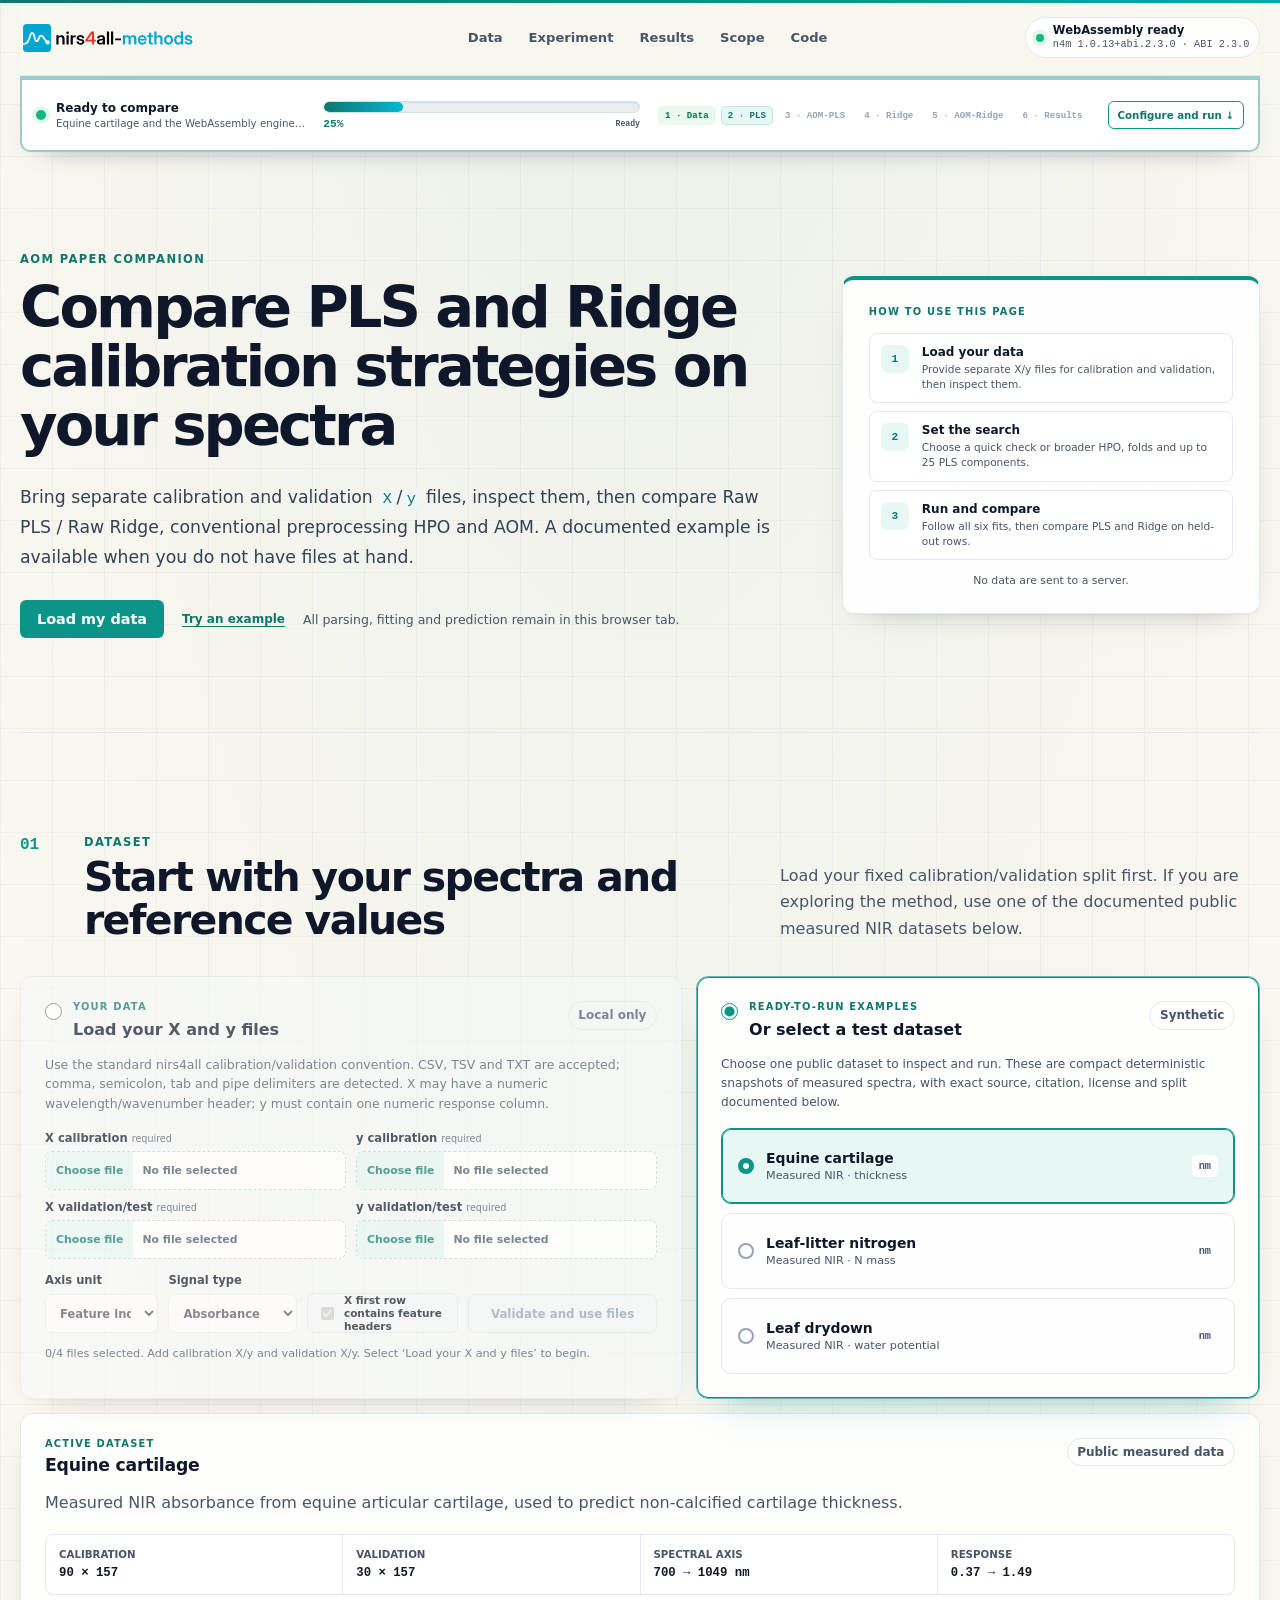
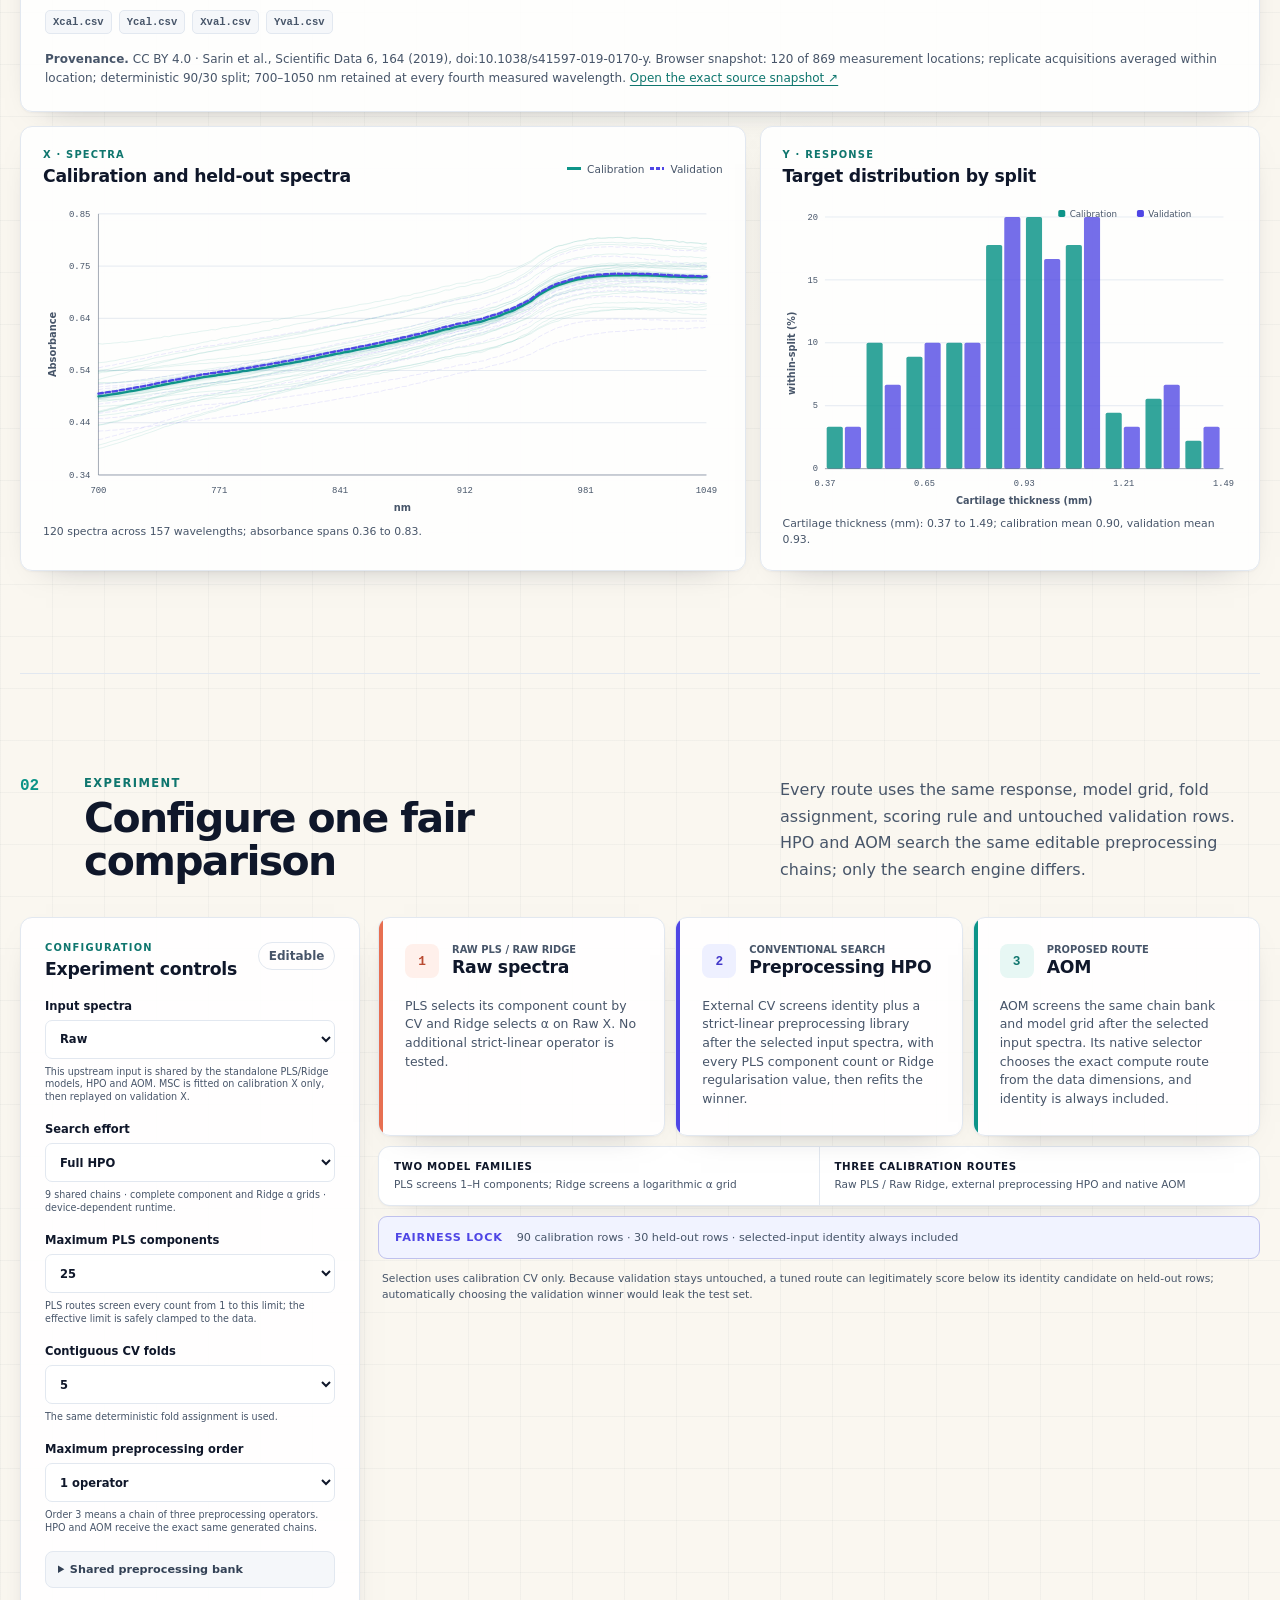
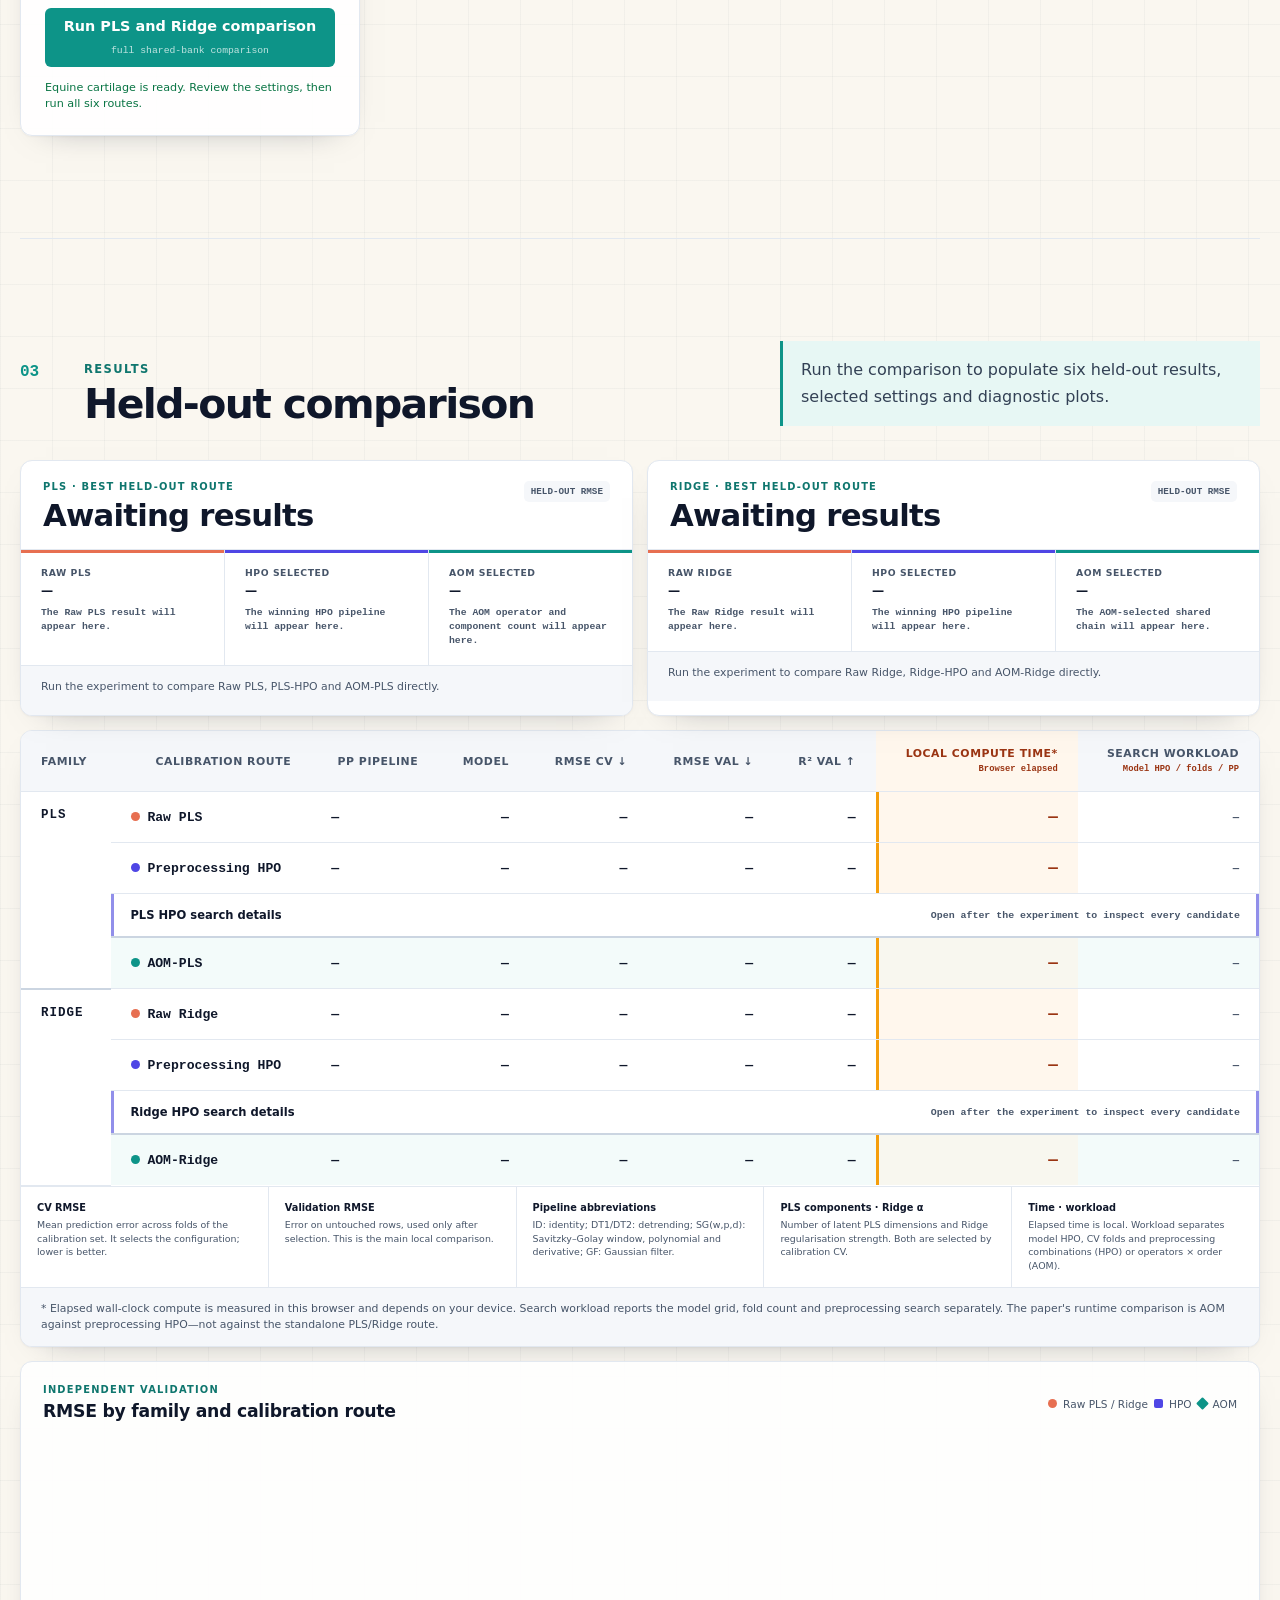
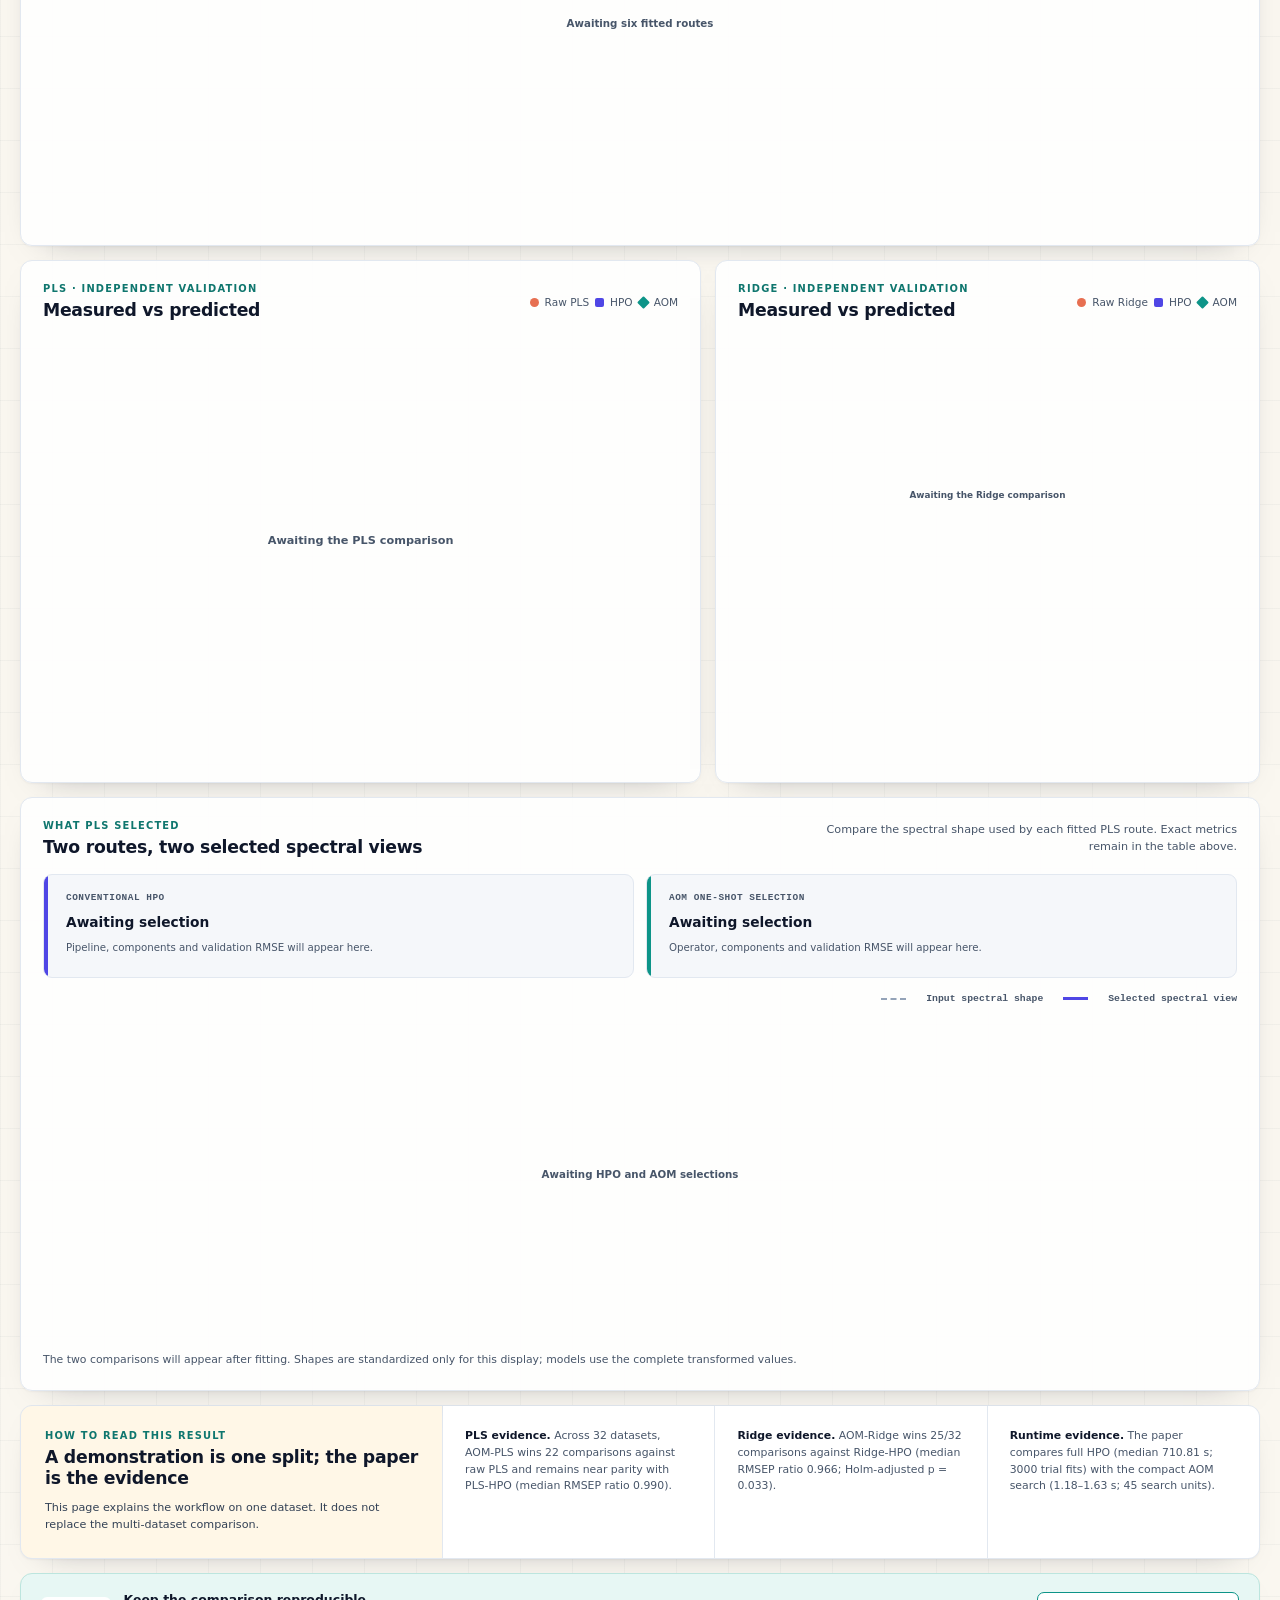
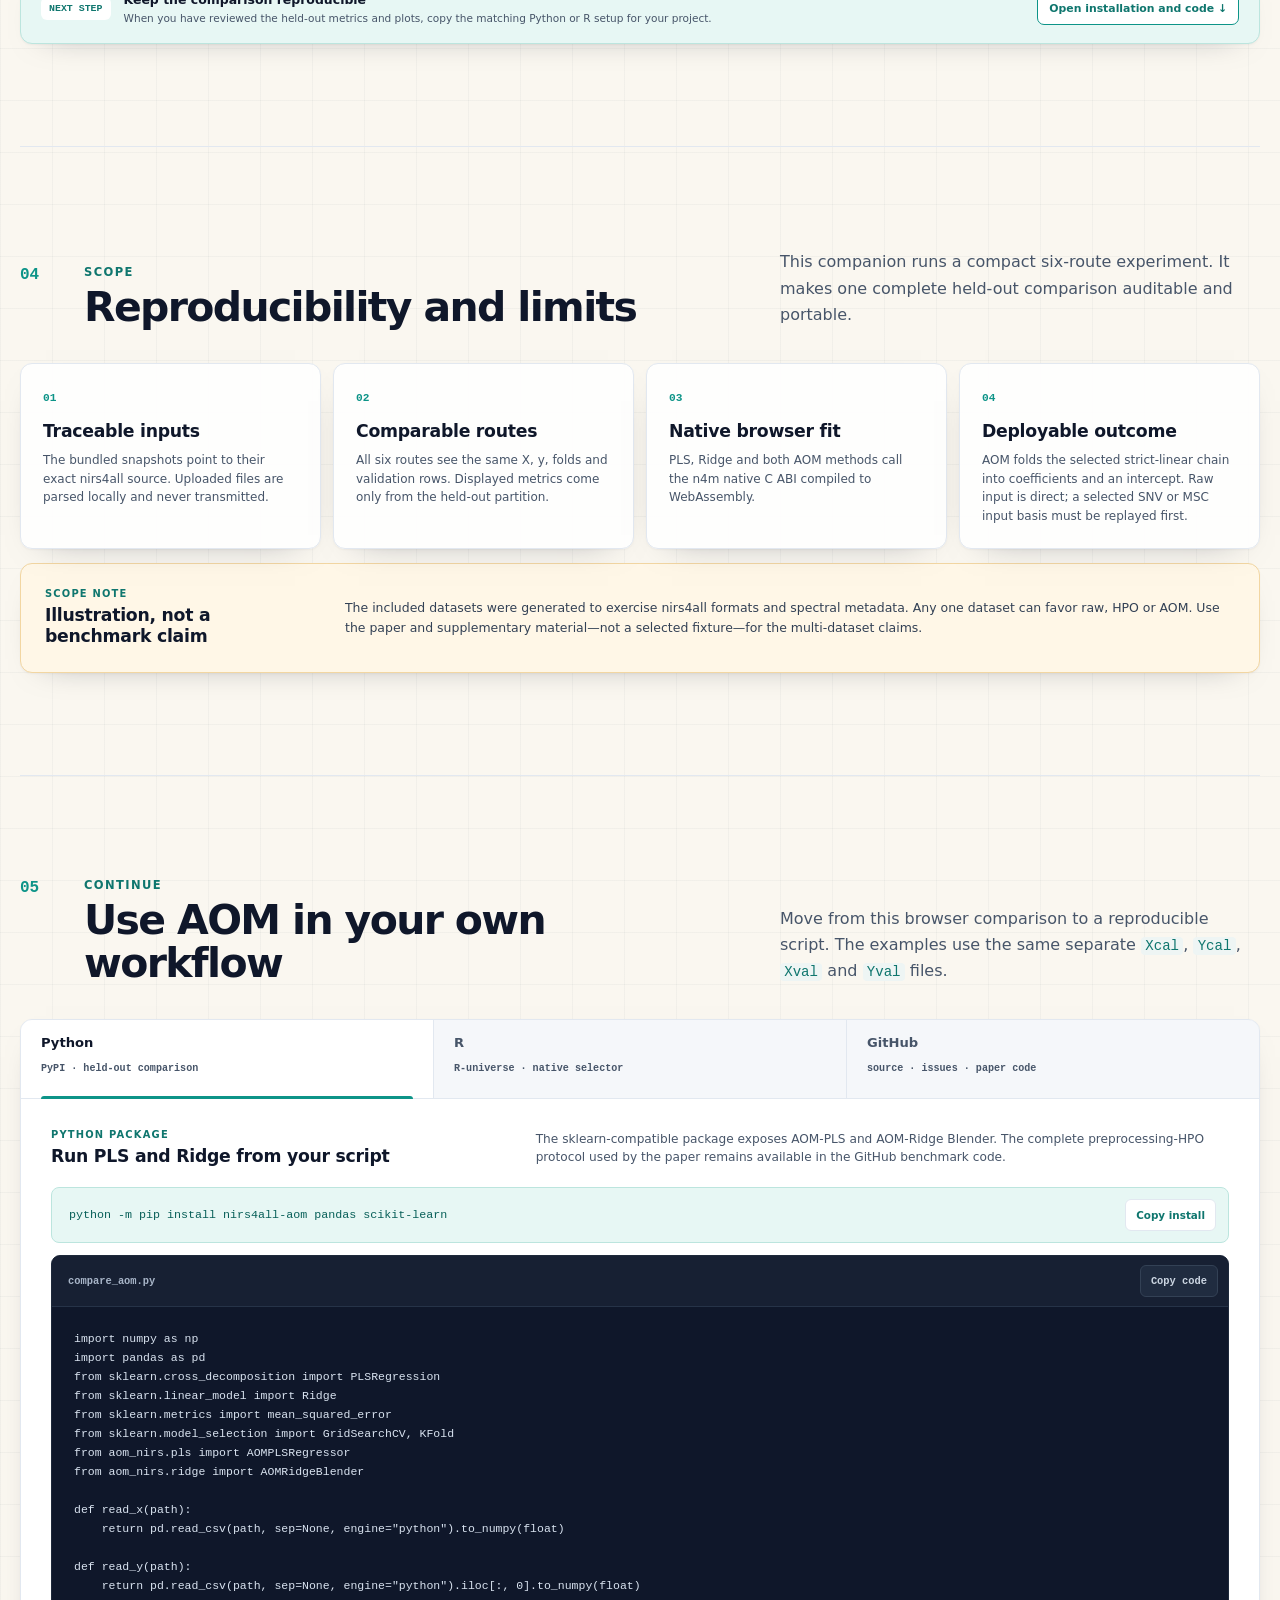
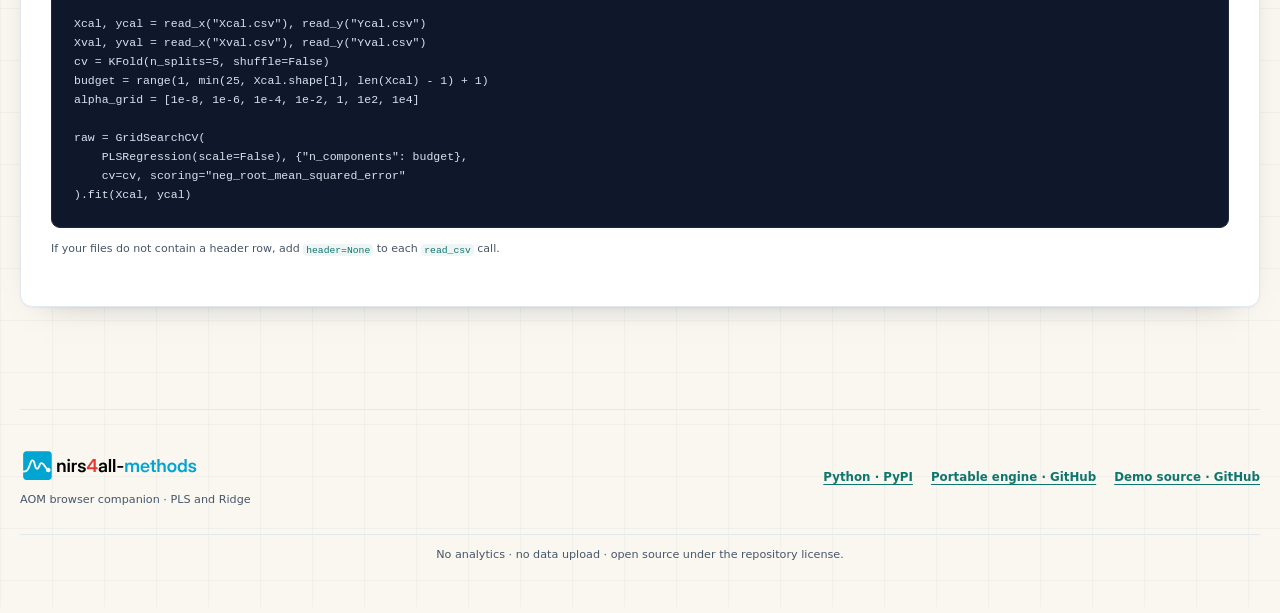
==== commit f9629094: "fix(demo): clarify baseline models and nest HPO details" ====
--- a/demo/wasm/index.html
+++ b/demo/wasm/index.html
@@ -53,7 +53,7 @@
       <div>
         <p class="kicker">AOM paper companion</p>
         <h1 id="page-title">Compare PLS and Ridge calibration strategies on your spectra</h1>
-        <p class="hero-copy">Bring separate calibration and validation <code>X</code>/<code>y</code> files, inspect them, then compare three routes for both model families: a raw-spectrum reference, conventional preprocessing HPO and AOM. A documented example is available when you do not have files at hand.</p>
+        <p class="hero-copy">Bring separate calibration and validation <code>X</code>/<code>y</code> files, inspect them, then compare Raw PLS / Raw Ridge, conventional preprocessing HPO and AOM. A documented example is available when you do not have files at hand.</p>
         <div class="hero-actions">
           <a class="n4-button" href="#upload-card">Load my data</a>
           <a class="text-action" href="#bundled-datasets">Try an example</a>
@@ -160,11 +160,11 @@
           <div class="card-head"><div><p class="overline">Configuration</p><h3>Experiment controls</h3></div><span class="n4-badge">Editable</span></div>
           <label class="field">Input spectra
             <select id="input-basis"><option value="raw" selected>Raw</option><option value="snv">SNV</option><option value="msc">MSC</option></select>
-            <small>This upstream input is shared by the reference, HPO and AOM. MSC is fitted on calibration X only, then replayed on validation X.</small>
+            <small>This upstream input is shared by the standalone PLS/Ridge models, HPO and AOM. MSC is fitted on calibration X only, then replayed on validation X.</small>
           </label>
           <label class="field">Search effort
             <select id="search-depth"><option value="quick">Quick check</option><option value="full" selected>Full HPO</option></select>
-            <small id="search-depth-note">Broad preprocessing library evaluated on the exact same folds and score as the input reference and AOM.</small>
+            <small id="search-depth-note">Broad preprocessing library evaluated on the exact same folds and score as Raw PLS / Raw Ridge and AOM.</small>
           </label>
           <label class="field">Maximum PLS components
             <select id="components"><option>5</option><option>10</option><option>15</option><option>20</option><option selected>25</option></select>
@@ -193,7 +193,7 @@
         <div class="routes">
           <div class="route-matrix">
             <article class="route-card baseline n4-surface">
-              <div class="route-label"><span>1</span><div><p>Input reference</p><h3 id="reference-route-title">Raw spectra</h3></div></div>
+              <div class="route-label"><span>1</span><div><p id="reference-route-label">Raw PLS / Raw Ridge</p><h3 id="reference-route-title">Raw spectra</h3></div></div>
               <p id="reference-route-copy">PLS selects its component count by CV and Ridge selects α on raw X. No additional strict-linear operator is tested.</p>
             </article>
             <article class="route-card hpo n4-surface">
@@ -207,7 +207,7 @@
           </div>
           <div class="comparison-definition n4-surface">
             <div><strong>Two model families</strong><span>PLS screens 1–H components; Ridge screens a logarithmic α grid</span></div>
-            <div><strong>Three calibration routes</strong><span>Selected-input reference, external preprocessing HPO and native AOM</span></div>
+            <div><strong>Three calibration routes</strong><span id="baseline-route-summary">Raw PLS / Raw Ridge, external preprocessing HPO and native AOM</span></div>
           </div>
           <div class="fairness-strip"><strong>Fairness lock</strong><span id="fairness-text">Same calibration rows · same held-out rows · same fold assignment · same pooled out-of-fold RMSE</span></div>
           <p class="selection-note">Selection uses calibration CV only. Because validation stays untouched, a tuned route can legitimately score below its identity candidate on held-out rows; automatically choosing the validation winner would leak the test set.</p>
@@ -225,48 +225,66 @@
         <article class="verdict-card n4-surface">
           <div class="verdict-head"><div><p class="overline">PLS · best held-out route</p><strong id="rmse-delta">Awaiting results</strong></div><span>Held-out RMSE</span></div>
           <div class="verdict-selections">
-            <div class="raw-selection"><span>Input reference</span><strong id="pls-raw-card">—</strong><small id="pls-raw-card-detail">The selected-input baseline will appear here.</small></div>
+            <div class="raw-selection"><span id="pls-baseline-label">Raw PLS</span><strong id="pls-raw-card">—</strong><small id="pls-raw-card-detail">The Raw PLS result will appear here.</small></div>
             <div class="hpo-selection"><span>HPO selected</span><strong id="pls-hpo-card">—</strong><small id="pls-hpo-card-detail">The winning HPO pipeline will appear here.</small></div>
             <div class="aom-selection"><span>AOM selected</span><strong id="operator">—</strong><small id="operator-detail">The AOM operator will appear here.</small></div>
           </div>
-          <p id="delta-detail">Run the experiment to compare Input, HPO and AOM directly.</p>
+          <p id="delta-detail">Run the experiment to compare Raw PLS, PLS-HPO and AOM-PLS directly.</p>
         </article>
         <article class="verdict-card n4-surface">
           <div class="verdict-head"><div><p class="overline">Ridge · best held-out route</p><strong id="ridge-rmse-delta">Awaiting results</strong></div><span>Held-out RMSE</span></div>
           <div class="verdict-selections">
-            <div class="raw-selection"><span>Input reference</span><strong id="ridge-raw-card">—</strong><small id="ridge-raw-card-detail">The selected-input baseline will appear here.</small></div>
+            <div class="raw-selection"><span id="ridge-baseline-label">Raw Ridge</span><strong id="ridge-raw-card">—</strong><small id="ridge-raw-card-detail">The Raw Ridge result will appear here.</small></div>
             <div class="hpo-selection"><span>HPO selected</span><strong id="ridge-hpo-card">—</strong><small id="ridge-hpo-card-detail">The winning HPO pipeline will appear here.</small></div>
             <div class="aom-selection"><span>AOM selected</span><strong id="ridge-aom-card">—</strong><small id="ridge-aom-card-detail">The AOM-selected shared chain will appear here.</small></div>
           </div>
-          <p id="ridge-delta-detail">Run the experiment to compare Input, HPO and AOM directly.</p>
-        </article>
-      </div>
-
-      <details class="hpo-result-details n4-surface">
-        <summary><span>HPO search detail</span><small id="hpo-search-summary">Available after the experiment</small></summary>
-        <div class="hpo-detail-grid">
-          <div><strong>Protocol</strong><p id="hpo-protocol-detail">The shared fold plan, scoring rule and parity checks will appear here.</p></div>
-          <div><strong>PLS search</strong><p id="hpo-pls-detail">Component grid and winning preprocessing pipeline.</p></div>
-          <div><strong>Ridge search</strong><p id="hpo-ridge-detail">Alpha grid and winning preprocessing pipeline.</p></div>
-        </div>
-        <div class="hpo-score-table-wrap" role="region" aria-label="Complete HPO cross-validation scores" tabindex="0">
-          <table class="hpo-score-table">
-            <caption>Every strict-linear pipeline tested after the selected input spectra. Each row reports calibration CV only. The Identity row must match the CV score printed under Input reference above; it is not the separate held-out validation RMSE.</caption>
-            <thead><tr><th scope="col">Pretreatment</th><th scope="col">PLS components</th><th scope="col">PLS CV RMSE</th><th scope="col">Ridge α</th><th scope="col">Ridge CV RMSE</th><th scope="col">Selected</th></tr></thead>
-            <tbody id="hpo-all-scores"><tr><td colspan="6">Run the experiment to populate all candidate scores.</td></tr></tbody>
-          </table>
-        </div>
-      </details>
+          <p id="ridge-delta-detail">Run the experiment to compare Raw Ridge, Ridge-HPO and AOM-Ridge directly.</p>
+        </article>
+      </div>
 
       <div class="results-table-wrap n4-surface">
         <table class="results-table method-results">
           <thead><tr><th scope="col">Family</th><th scope="col">Calibration route</th><th scope="col">PP pipeline</th><th scope="col">Model</th><th scope="col">RMSE CV ↓</th><th scope="col">RMSE VAL ↓</th><th scope="col">R² VAL ↑</th><th scope="col" class="compute-time-heading">Local compute time*<small>Browser elapsed</small></th><th scope="col">Search workload<small>Model HPO / folds / PP</small></th></tr></thead>
           <tbody>
-            <tr data-family="pls"><th scope="row" rowspan="3">PLS</th><td><span class="method-dot baseline"></span>Input reference</td><td id="pls-default-selection">—</td><td id="pls-default-model">—</td><td id="pls-default-cv">—</td><td id="pls-default-rmse">—</td><td id="pls-default-r2">—</td><td id="pls-default-time" class="compute-time">—</td><td id="pls-default-workload" class="search-workload">—</td></tr>
+            <tr data-family="pls"><th scope="rowgroup" rowspan="4">PLS</th><td><span class="method-dot baseline"></span><span id="pls-default-route">Raw PLS</span></td><td id="pls-default-selection">—</td><td id="pls-default-model">—</td><td id="pls-default-cv">—</td><td id="pls-default-rmse">—</td><td id="pls-default-r2">—</td><td id="pls-default-time" class="compute-time">—</td><td id="pls-default-workload" class="search-workload">—</td></tr>
             <tr data-family="pls"><td><span class="method-dot hpo"></span>Preprocessing HPO</td><td id="pls-hpo-selection">—</td><td id="pls-hpo-model">—</td><td id="pls-hpo-cv">—</td><td id="pls-hpo-rmse">—</td><td id="pls-hpo-r2">—</td><td id="pls-hpo-time" class="compute-time">—</td><td id="pls-hpo-workload" class="search-workload">—</td></tr>
+            <tr class="hpo-detail-row" data-family="pls"><td colspan="8" class="hpo-detail-cell">
+              <details class="hpo-result-details">
+                <summary><span>PLS HPO search details</span><small id="hpo-pls-search-summary">Open after the experiment to inspect every candidate</small></summary>
+                <div class="hpo-detail-grid model-specific">
+                  <div><strong>Shared protocol</strong><p id="hpo-pls-protocol-detail">The shared fold plan, scoring rule and parity checks will appear here.</p></div>
+                  <div><strong>PLS search</strong><p id="hpo-pls-detail">Component grid and winning preprocessing pipeline.</p></div>
+                </div>
+                <div class="hpo-score-table-wrap" role="region" aria-label="Complete PLS HPO cross-validation scores" tabindex="0">
+                  <table class="hpo-score-table">
+                    <caption id="hpo-pls-score-caption">PLS HPO candidates and calibration CV scores.</caption>
+                    <thead><tr><th scope="col">Pretreatment</th><th scope="col">PLS components</th><th scope="col">PLS CV RMSE</th><th scope="col">Selected</th></tr></thead>
+                    <tbody id="hpo-pls-scores"><tr><td colspan="4">Run the experiment to populate all PLS candidates.</td></tr></tbody>
+                  </table>
+                </div>
+              </details>
+            </td></tr>
             <tr data-family="pls" class="aom-row"><td><span class="method-dot adaptive"></span>AOM-PLS</td><td id="aom-pls-selection">—</td><td id="aom-pls-model">—</td><td id="aom-pls-cv">—</td><td id="aom-pls-rmse">—</td><td id="aom-pls-r2">—</td><td id="aom-pls-time" class="compute-time">—</td><td id="aom-pls-workload" class="search-workload">—</td></tr>
-            <tr data-family="ridge"><th scope="row" rowspan="3">Ridge</th><td><span class="method-dot baseline"></span>Input reference</td><td id="ridge-default-selection">—</td><td id="ridge-default-model">—</td><td id="ridge-default-cv">—</td><td id="ridge-default-rmse">—</td><td id="ridge-default-r2">—</td><td id="ridge-default-time" class="compute-time">—</td><td id="ridge-default-workload" class="search-workload">—</td></tr>
+          </tbody>
+          <tbody>
+            <tr data-family="ridge"><th scope="rowgroup" rowspan="4">Ridge</th><td><span class="method-dot baseline"></span><span id="ridge-default-route">Raw Ridge</span></td><td id="ridge-default-selection">—</td><td id="ridge-default-model">—</td><td id="ridge-default-cv">—</td><td id="ridge-default-rmse">—</td><td id="ridge-default-r2">—</td><td id="ridge-default-time" class="compute-time">—</td><td id="ridge-default-workload" class="search-workload">—</td></tr>
             <tr data-family="ridge"><td><span class="method-dot hpo"></span>Preprocessing HPO</td><td id="ridge-hpo-selection">—</td><td id="ridge-hpo-model">—</td><td id="ridge-hpo-cv">—</td><td id="ridge-hpo-rmse">—</td><td id="ridge-hpo-r2">—</td><td id="ridge-hpo-time" class="compute-time">—</td><td id="ridge-hpo-workload" class="search-workload">—</td></tr>
+            <tr class="hpo-detail-row" data-family="ridge"><td colspan="8" class="hpo-detail-cell">
+              <details class="hpo-result-details">
+                <summary><span>Ridge HPO search details</span><small id="hpo-ridge-search-summary">Open after the experiment to inspect every candidate</small></summary>
+                <div class="hpo-detail-grid model-specific">
+                  <div><strong>Shared protocol</strong><p id="hpo-ridge-protocol-detail">The shared fold plan, scoring rule and parity checks will appear here.</p></div>
+                  <div><strong>Ridge search</strong><p id="hpo-ridge-detail">Alpha grid and winning preprocessing pipeline.</p></div>
+                </div>
+                <div class="hpo-score-table-wrap" role="region" aria-label="Complete Ridge HPO cross-validation scores" tabindex="0">
+                  <table class="hpo-score-table">
+                    <caption id="hpo-ridge-score-caption">Ridge HPO candidates and calibration CV scores.</caption>
+                    <thead><tr><th scope="col">Pretreatment</th><th scope="col">Ridge α</th><th scope="col">Ridge CV RMSE</th><th scope="col">Selected</th></tr></thead>
+                    <tbody id="hpo-ridge-scores"><tr><td colspan="4">Run the experiment to populate all Ridge candidates.</td></tr></tbody>
+                  </table>
+                </div>
+              </details>
+            </td></tr>
             <tr data-family="ridge" class="aom-row"><td><span class="method-dot adaptive"></span>AOM-Ridge</td><td id="aom-ridge-selection">—</td><td id="aom-ridge-model">—</td><td id="aom-ridge-cv">—</td><td id="aom-ridge-rmse">—</td><td id="aom-ridge-r2">—</td><td id="aom-ridge-time" class="compute-time">—</td><td id="aom-ridge-workload" class="search-workload">—</td></tr>
           </tbody>
         </table>
@@ -277,20 +295,20 @@
           <div><strong>PLS components · Ridge α</strong><span>Number of latent PLS dimensions and Ridge regularisation strength. Both are selected by calibration CV.</span></div>
           <div><strong>Time · workload</strong><span>Elapsed time is local. Workload separates model HPO, CV folds and preprocessing combinations (HPO) or operators × order (AOM).</span></div>
         </div>
-        <p class="table-note">* Elapsed wall-clock compute is measured in this browser and depends on your device. Search workload reports the model grid, fold count and preprocessing search separately. The paper's runtime comparison is AOM against preprocessing HPO—not against the selected-input reference.</p>
+        <p class="table-note">* Elapsed wall-clock compute is measured in this browser and depends on your device. Search workload reports the model grid, fold count and preprocessing search separately. The paper's runtime comparison is AOM against preprocessing HPO—not against the standalone PLS/Ridge route.</p>
       </div>
 
       <div class="diagnostic-grid">
         <article class="chart-panel performance-panel n4-surface">
-          <div class="chart-title"><div><p class="overline">Independent validation</p><h3>RMSE by family and calibration route</h3></div><div class="legend"><span class="legend-key baseline"></span>Input <span class="legend-key hpo"></span>HPO <span class="legend-key aom"></span>AOM</div></div>
+          <div class="chart-title"><div><p class="overline">Independent validation</p><h3>RMSE by family and calibration route</h3></div><div class="legend"><span class="legend-key baseline"></span><span id="rmse-baseline-legend">Raw PLS / Ridge</span> <span class="legend-key hpo"></span>HPO <span class="legend-key aom"></span>AOM</div></div>
           <svg id="rmse-chart" class="n4viz" viewBox="0 0 1280 420" role="img" aria-label="Validation RMSE for six PLS and Ridge calibration routes" aria-describedby="result-summary"></svg>
         </article>
         <article class="chart-panel prediction-panel n4-surface">
-          <div class="chart-title"><div><p class="overline">PLS · independent validation</p><h3>Measured vs predicted</h3></div><div class="legend"><span class="legend-key baseline"></span>Input <span class="legend-key hpo"></span>HPO <span class="legend-key aom"></span>AOM</div></div>
+          <div class="chart-title"><div><p class="overline">PLS · independent validation</p><h3>Measured vs predicted</h3></div><div class="legend"><span class="legend-key baseline"></span><span id="pls-baseline-legend">Raw PLS</span> <span class="legend-key hpo"></span>HPO <span class="legend-key aom"></span>AOM</div></div>
           <svg id="pls-prediction-chart" class="n4viz" viewBox="0 0 620 420" role="img" aria-label="Measured versus predicted PLS responses" aria-describedby="result-summary"></svg>
         </article>
         <article class="chart-panel prediction-panel n4-surface">
-          <div class="chart-title"><div><p class="overline">Ridge · independent validation</p><h3>Measured vs predicted</h3></div><div class="legend"><span class="legend-key baseline"></span>Input <span class="legend-key hpo"></span>HPO <span class="legend-key aom"></span>AOM</div></div>
+          <div class="chart-title"><div><p class="overline">Ridge · independent validation</p><h3>Measured vs predicted</h3></div><div class="legend"><span class="legend-key baseline"></span><span id="ridge-baseline-legend">Raw Ridge</span> <span class="legend-key hpo"></span>HPO <span class="legend-key aom"></span>AOM</div></div>
           <svg id="ridge-prediction-chart" class="n4viz" viewBox="0 0 620 420" role="img" aria-label="Measured versus predicted Ridge responses" aria-describedby="result-summary"></svg>
         </article>
         <article class="chart-panel selection-panel n4-surface">
--- a/demo/wasm/styles.css
+++ b/demo/wasm/styles.css
@@ -276,10 +276,11 @@
 .verdict-raw { color: #b94a31; }
 .verdict-aom { color: #08766d; }
 .verdict-hpo { color: #4338ca; }
-.hpo-result-details { margin-top: 14px; background: #fff; }
+.hpo-result-details { margin: 0; background: #fff; }
 .hpo-result-details summary { display: flex; align-items: center; justify-content: space-between; gap: 16px; padding: 14px 18px; color: var(--n4-color-text); font-size: .72rem; font-weight: 800; cursor: pointer; }
 .hpo-result-details summary small { color: var(--n4-color-muted); font: 550 .62rem var(--n4-font-mono); text-align: right; }
 .hpo-detail-grid { display: grid; grid-template-columns: repeat(3, minmax(0, 1fr)); gap: 1px; border-top: 1px solid var(--n4-color-border); background: var(--n4-color-border); }
+.hpo-detail-grid.model-specific { grid-template-columns: minmax(0, 1.35fr) minmax(0, 1fr); }
 .hpo-detail-grid > div { padding: 16px 18px; background: #fff; }
 .hpo-detail-grid strong { color: var(--n4-color-text); font-size: .64rem; text-transform: uppercase; letter-spacing: .05em; }
 .hpo-detail-grid p { margin: 7px 0 0; color: var(--n4-color-muted); font-size: .66rem; line-height: 1.5; }
@@ -303,14 +304,17 @@
 .neutral { color: var(--n4-color-muted) !important; }
 .results-table-wrap { overflow-x: auto; margin-top: 14px; background: #fff; }
 .results-table { width: 100%; border-collapse: collapse; font-variant-numeric: tabular-nums; }
-.results-table th, .results-table td { padding: 16px 20px; border-bottom: 1px solid var(--n4-color-border); text-align: right; }
-.results-table tr:last-child th, .results-table tr:last-child td { border-bottom: 0; }
-.results-table th:first-child { text-align: left; }
-.results-table thead th { background: var(--n4-color-bg-alt); color: var(--n4-color-muted); font-size: .68rem; text-transform: uppercase; letter-spacing: .05em; }
-.results-table thead th small { display: block; margin-top: 4px; color: #9a3412; font: 750 .55rem/1.3 var(--n4-font-mono); letter-spacing: 0; text-transform: none; }
-.results-table tbody th { font-size: .78rem; }
-.results-table tbody th small { display: block; margin-top: 2px; color: var(--n4-color-muted); font-size: .6rem; font-weight: 500; }
-.results-table td { font: 700 .82rem var(--n4-font-mono); }
+.results-table > thead > tr > th, .results-table > tbody > tr > th, .results-table > tbody > tr > td { padding: 16px 20px; border-bottom: 1px solid var(--n4-color-border); text-align: right; }
+.results-table > tbody:last-of-type > tr:last-child > th, .results-table > tbody:last-of-type > tr:last-child > td { border-bottom: 0; }
+.results-table > thead > tr > th:first-child, .results-table > tbody > tr > th:first-child { text-align: left; }
+.results-table > thead > tr > th { background: var(--n4-color-bg-alt); color: var(--n4-color-muted); font-size: .68rem; text-transform: uppercase; letter-spacing: .05em; }
+.results-table > thead > tr > th small { display: block; margin-top: 4px; color: #9a3412; font: 750 .55rem/1.3 var(--n4-font-mono); letter-spacing: 0; text-transform: none; }
+.results-table > tbody > tr > th { vertical-align: top; font-size: .78rem; }
+.results-table > tbody > tr > th small { display: block; margin-top: 2px; color: var(--n4-color-muted); font-size: .6rem; font-weight: 500; }
+.results-table > tbody > tr > td { font: 700 .82rem var(--n4-font-mono); }
+.results-table > tbody > .hpo-detail-row > .hpo-detail-cell { padding: 0; background: var(--n4-color-bg-alt); font: inherit; text-align: left; }
+.hpo-detail-cell .hpo-result-details { border-inline: 3px solid color-mix(in srgb, var(--hpo) 55%, var(--n4-color-border)); }
+.hpo-detail-cell .hpo-result-details summary { padding-inline: 16px; }
 .method-dot { margin-right: 7px; }
 .method-results th:first-child, .method-results tbody td:nth-of-type(1), .method-results tbody td:nth-of-type(2) { text-align: left; }
 .method-results thead th:nth-child(n + 4) { white-space: nowrap; }
@@ -491,7 +495,8 @@
   .hpo-result-details summary { align-items: flex-start; flex-direction: column; }
   .hpo-result-details summary small { text-align: left; }
   .fairness-strip { align-items: flex-start; flex-direction: column; }
-  .results-table th, .results-table td { padding: 13px 14px; }
+  .results-table > thead > tr > th, .results-table > tbody > tr > th, .results-table > tbody > tr > td { padding: 13px 14px; }
+  .hpo-detail-grid.model-specific { grid-template-columns: 1fr; }
 }
 
 @media (prefers-reduced-motion: reduce) {
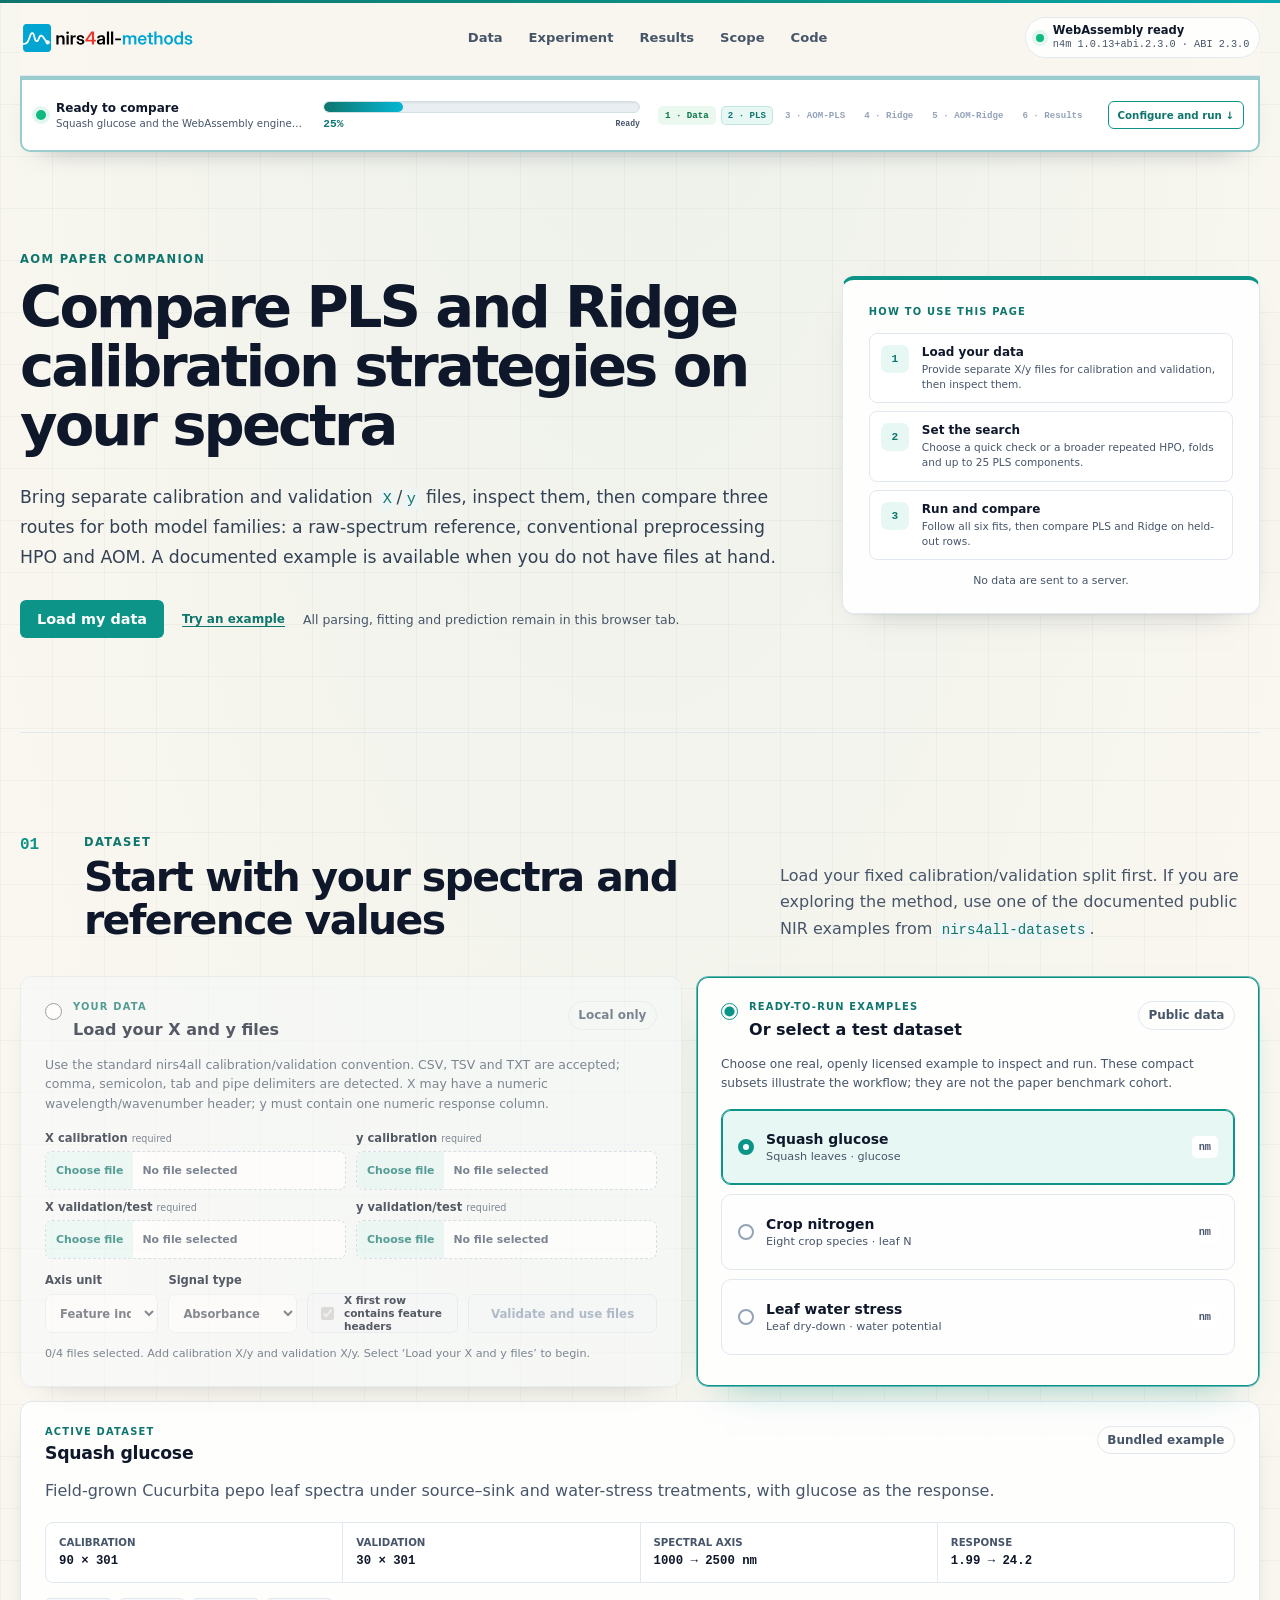
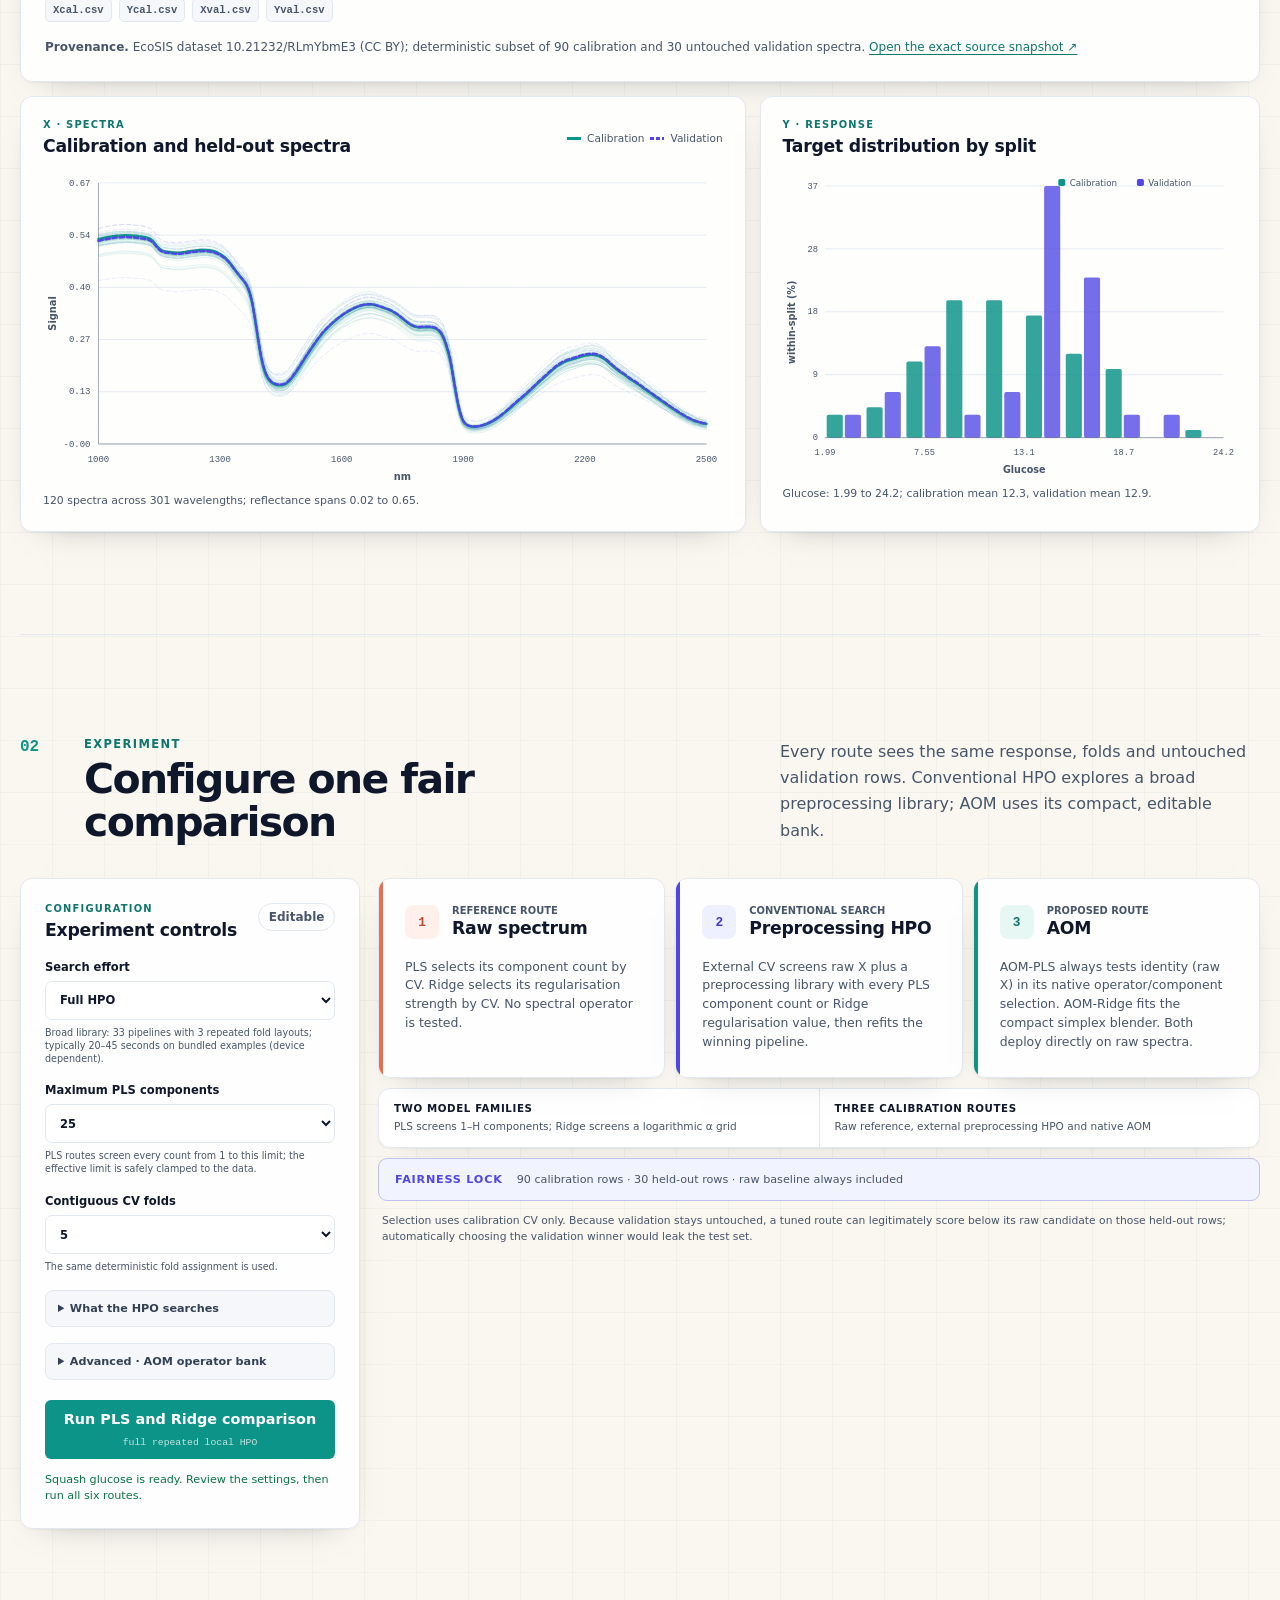
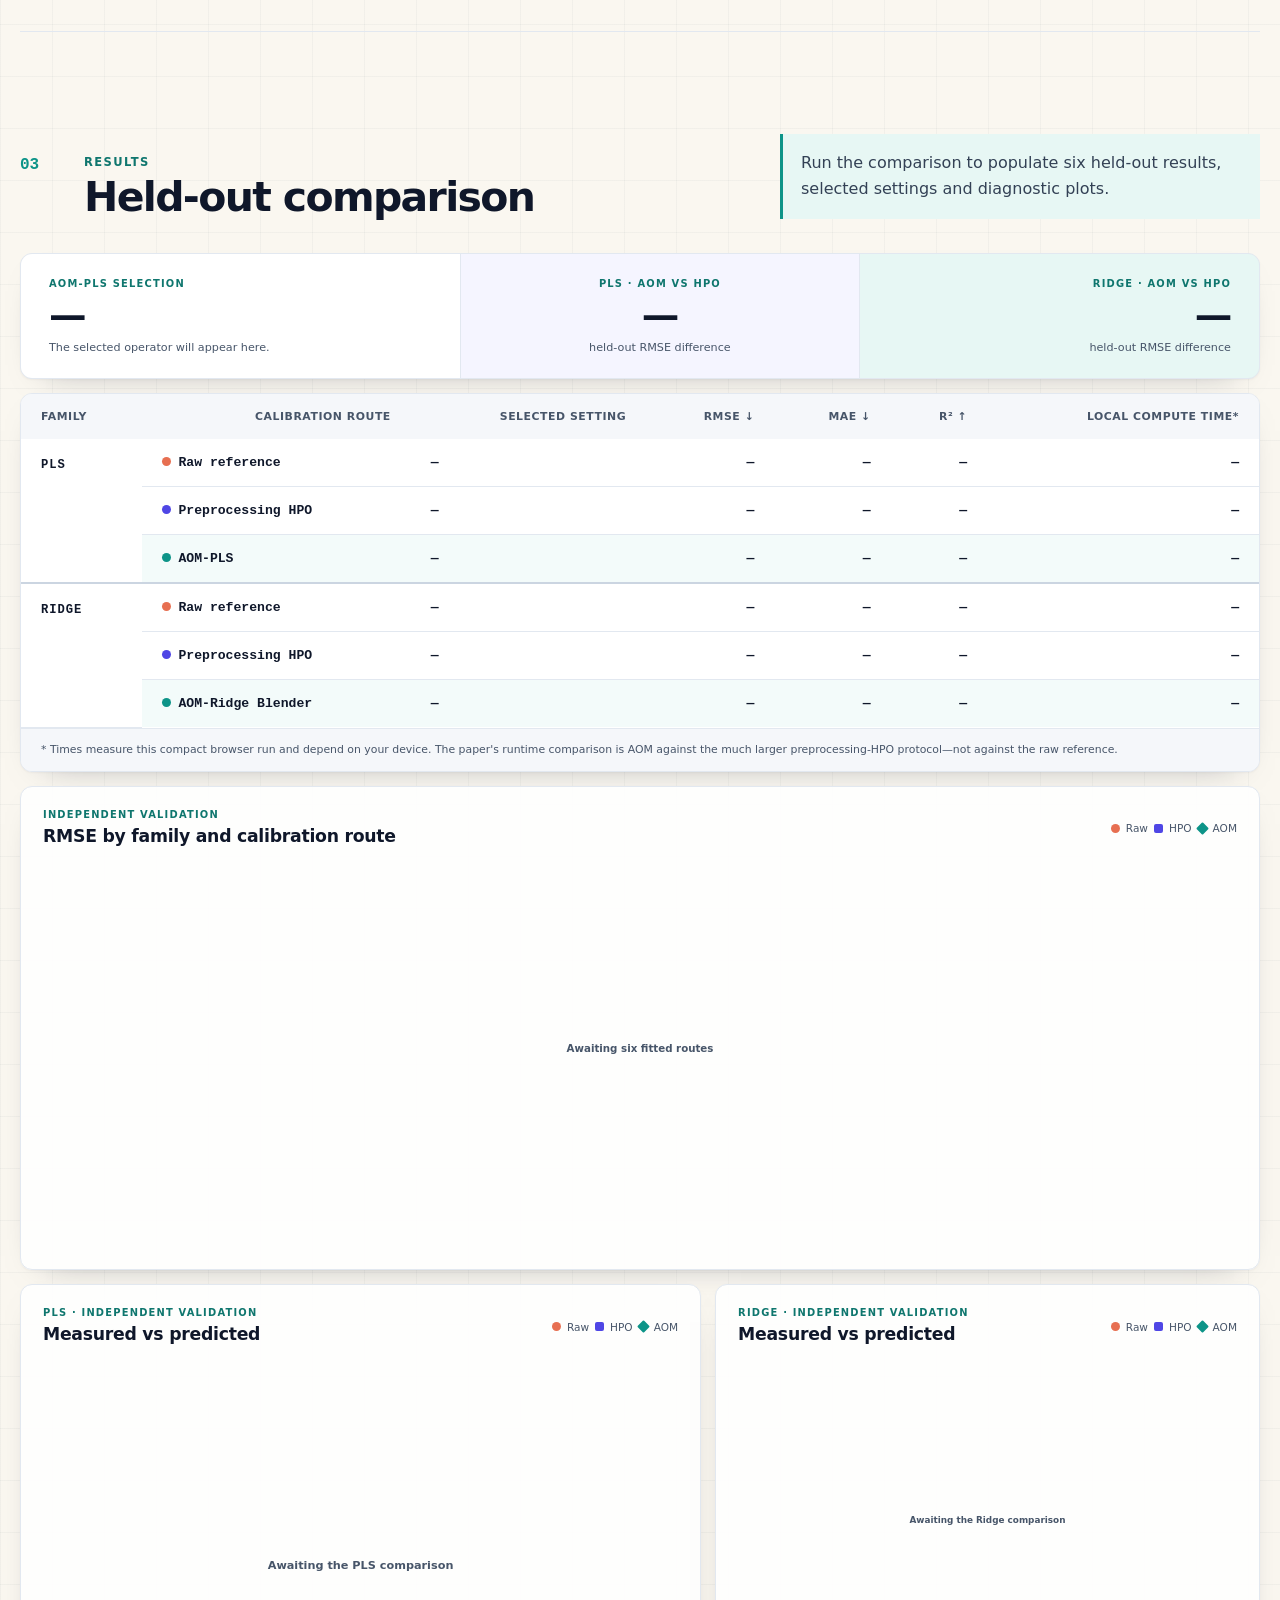
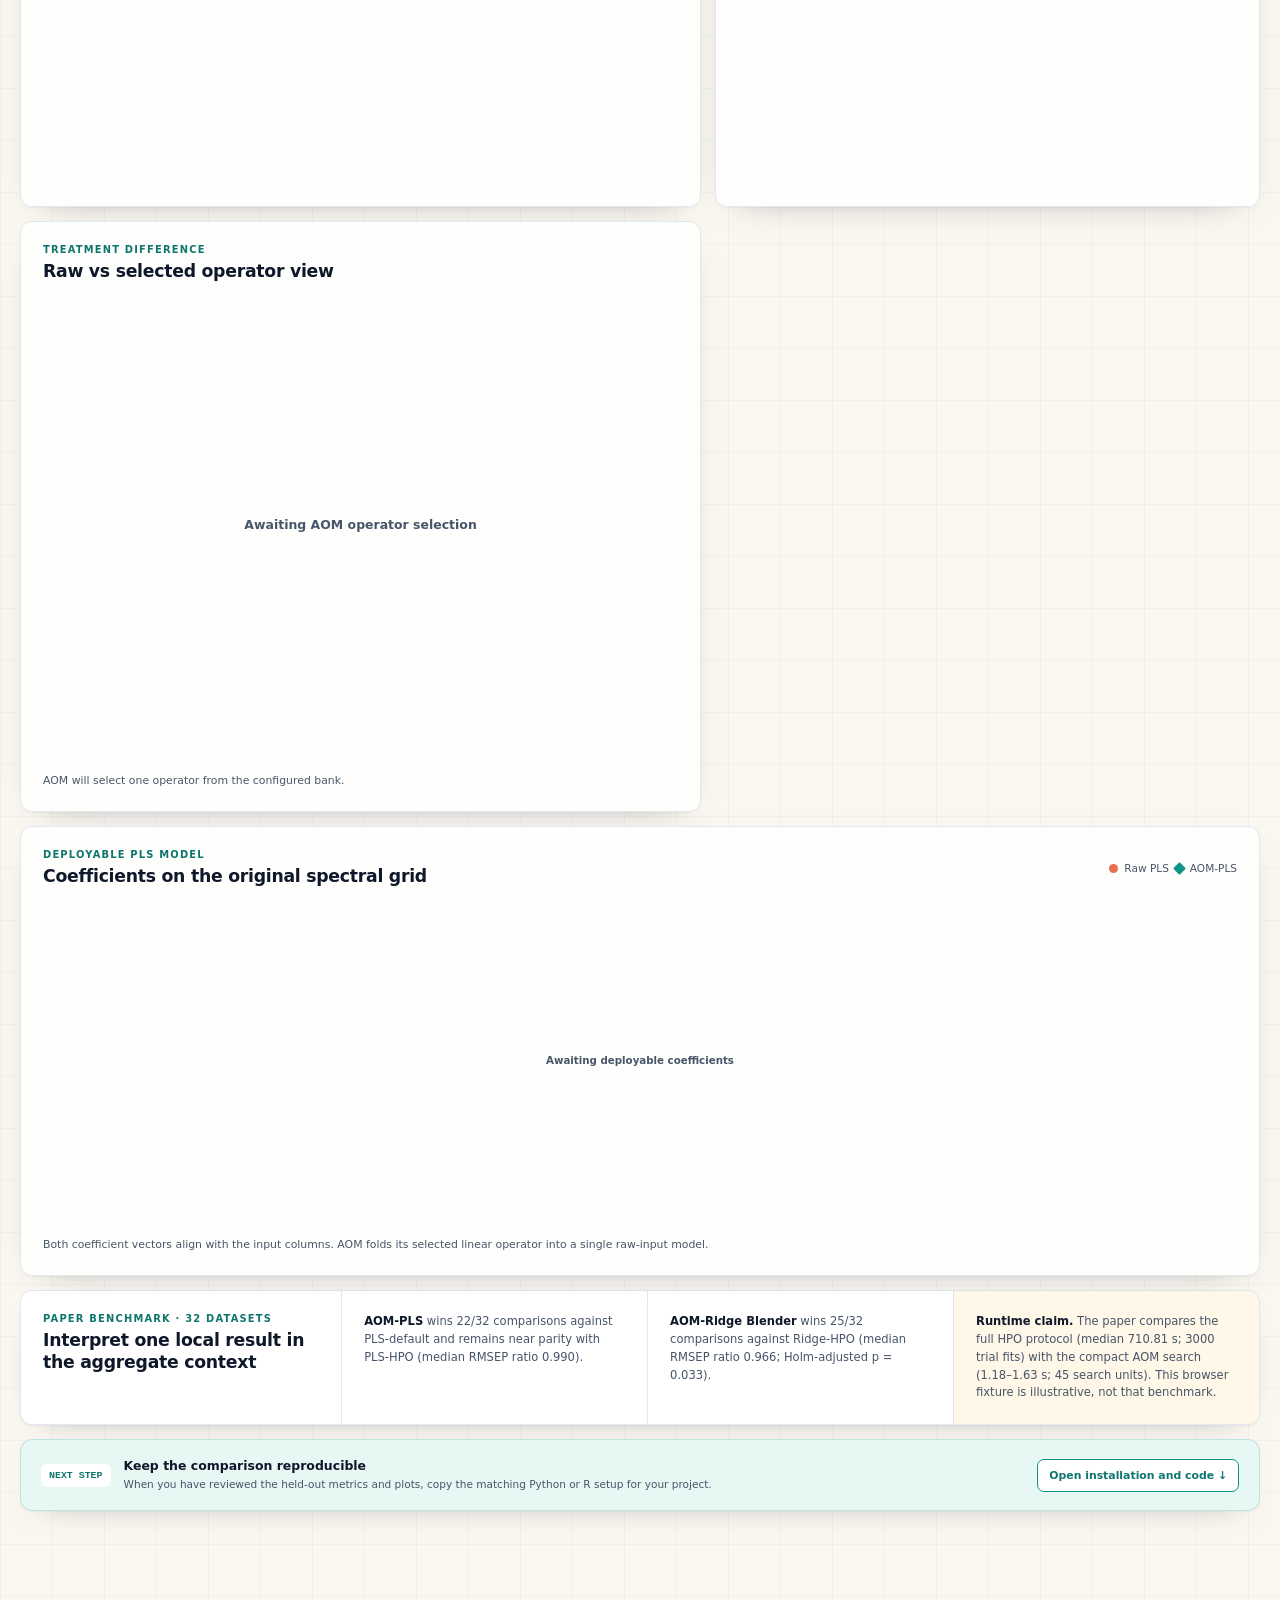
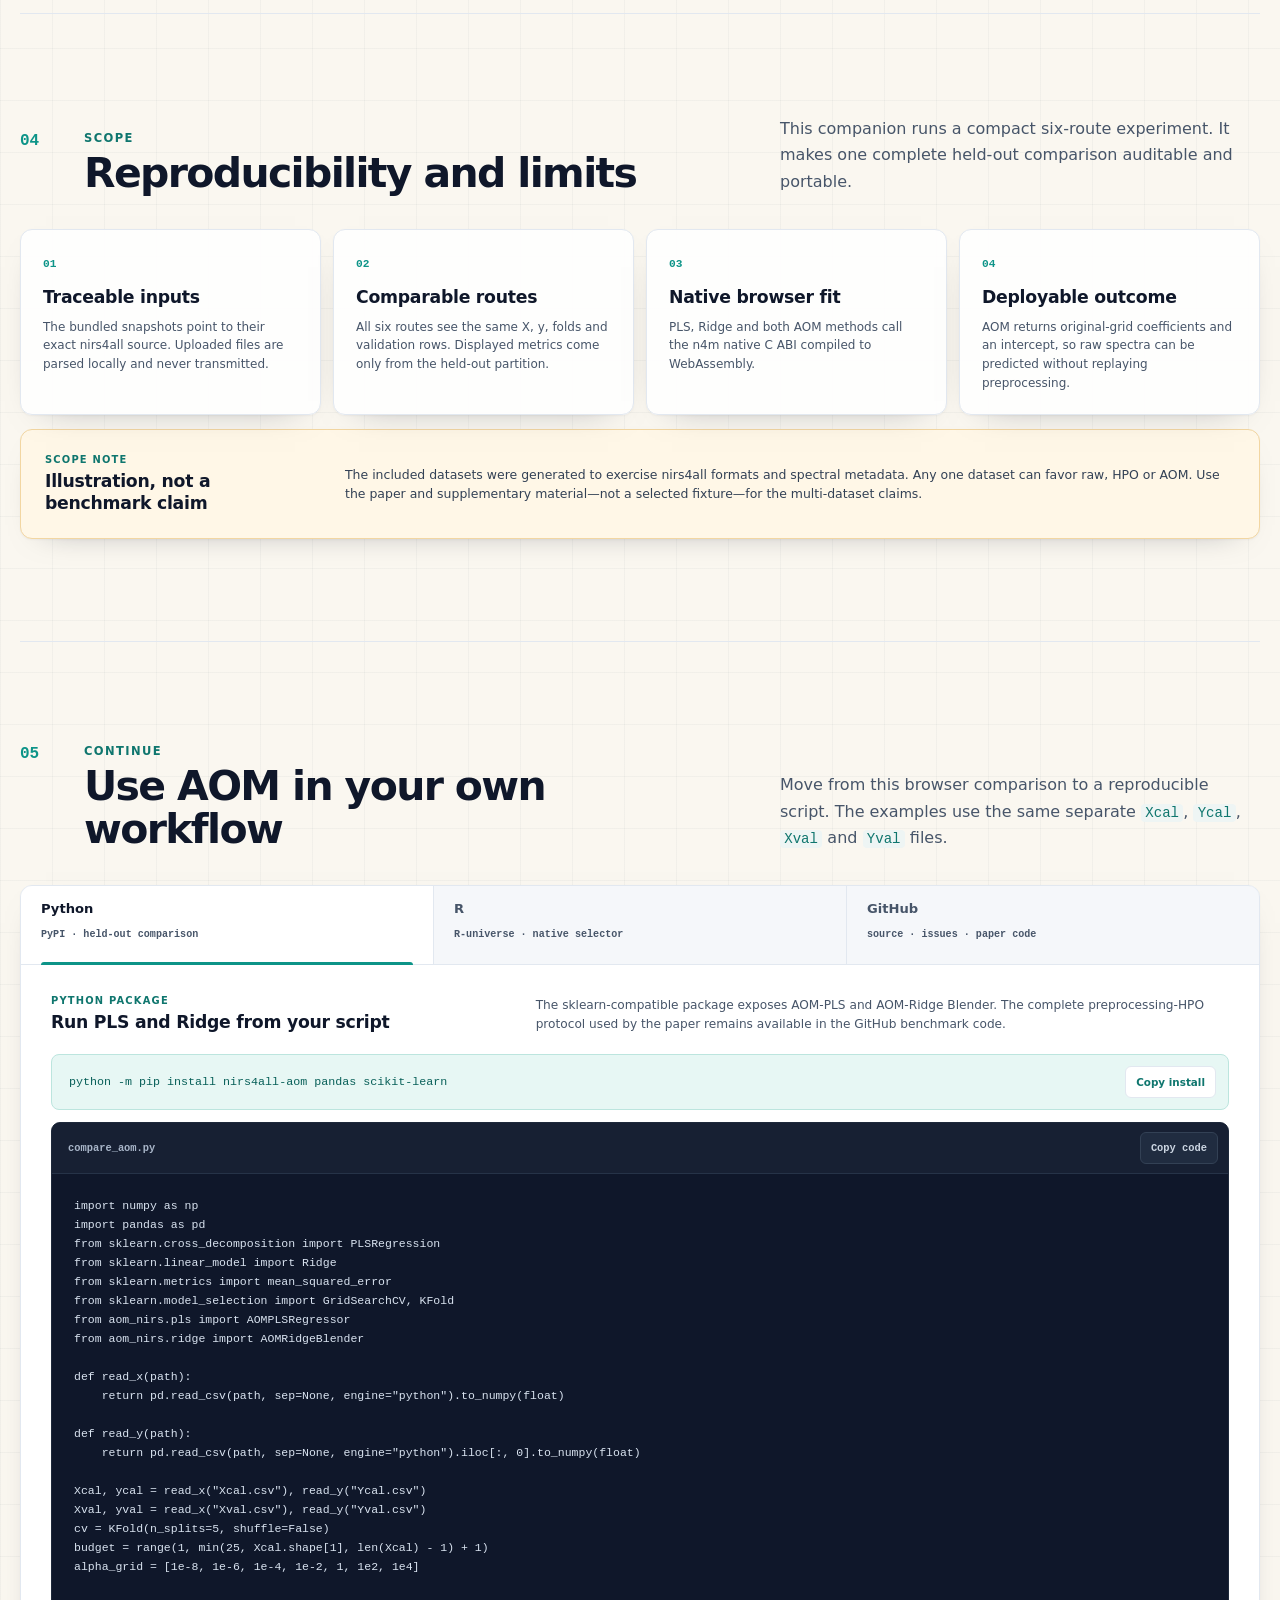
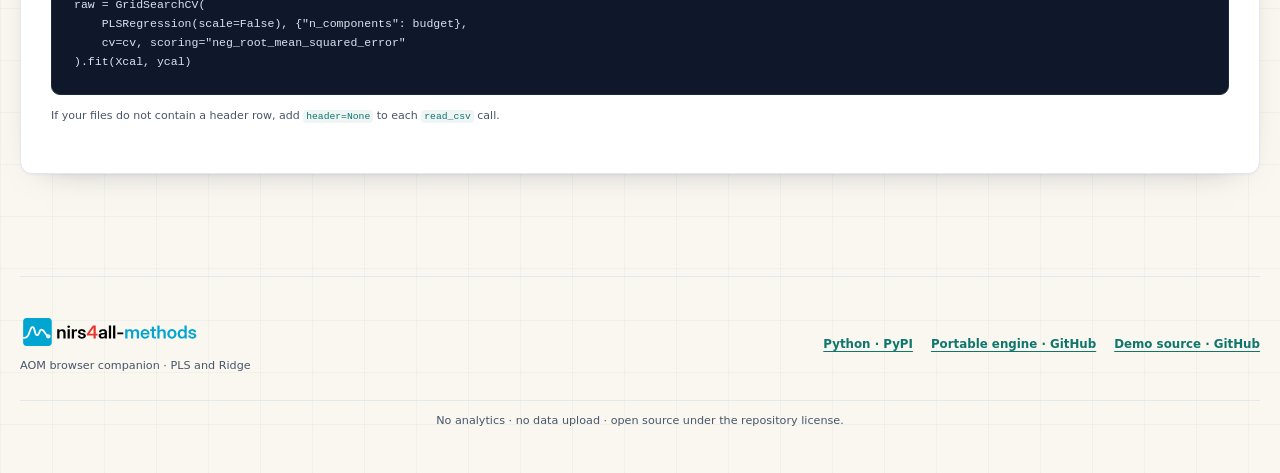
==== commit d530f43b: "feat: publish AOM browser demo and reproduction workflow" ====
--- a/demo/wasm/index.html
+++ b/demo/wasm/index.html
@@ -53,7 +53,7 @@
       <div>
         <p class="kicker">AOM paper companion</p>
         <h1 id="page-title">Compare PLS and Ridge calibration strategies on your spectra</h1>
-        <p class="hero-copy">Bring separate calibration and validation <code>X</code>/<code>y</code> files, inspect them, then compare Raw PLS / Raw Ridge, conventional preprocessing HPO and AOM. A documented example is available when you do not have files at hand.</p>
+        <p class="hero-copy">Bring separate calibration and validation <code>X</code>/<code>y</code> files, inspect them, then compare three routes for both model families: a raw-spectrum reference, conventional preprocessing HPO and AOM. A documented example is available when you do not have files at hand.</p>
         <div class="hero-actions">
           <a class="n4-button" href="#upload-card">Load my data</a>
           <a class="text-action" href="#bundled-datasets">Try an example</a>
@@ -64,7 +64,7 @@
         <p class="overline">How to use this page</p>
         <ol class="workflow-overview">
           <li><span>1</span><div><strong>Load your data</strong><small>Provide separate X/y files for calibration and validation, then inspect them.</small></div></li>
-          <li><span>2</span><div><strong>Set the search</strong><small>Choose a quick check or broader HPO, folds and up to 25 PLS components.</small></div></li>
+          <li><span>2</span><div><strong>Set the search</strong><small>Choose a quick check or a broader repeated HPO, folds and up to 25 PLS components.</small></div></li>
           <li><span>3</span><div><strong>Run and compare</strong><small>Follow all six fits, then compare PLS and Ridge on held-out rows.</small></div></li>
         </ol>
         <p class="privacy-note">No data are sent to a server.</p>
@@ -74,7 +74,7 @@
     <section id="data" class="section-block" aria-labelledby="data-title">
       <div class="section-heading">
         <div><span class="section-number">01</span><p class="kicker">Dataset</p><h2 id="data-title">Start with your spectra and reference values</h2></div>
-        <p>Load your fixed calibration/validation split first. If you are exploring the method, use one of the documented public measured NIR datasets below.</p>
+        <p>Load your fixed calibration/validation split first. If you are exploring the method, use one of the documented public NIR examples from <code>nirs4all-datasets</code>.</p>
       </div>
 
       <div class="source-choice-layout" aria-label="Choose one dataset source">
@@ -110,9 +110,9 @@
               <input id="source-bundled" type="radio" name="dataset-source" value="bundled" checked>
               <span><span class="overline">Ready-to-run examples</span><strong>Or select a test dataset</strong></span>
             </label>
-            <span class="n4-badge">Synthetic</span>
-          </div>
-          <p>Choose one public dataset to inspect and run. These are compact deterministic snapshots of measured spectra, with exact source, citation, license and split documented below.</p>
+            <span class="n4-badge">Public data</span>
+          </div>
+          <p>Choose one real, openly licensed example to inspect and run. These compact subsets illustrate the workflow; they are not the paper benchmark cohort.</p>
           <div id="dataset-options" class="dataset-options" role="radiogroup" aria-label="Test datasets"></div>
         </article>
       </div>
@@ -120,7 +120,7 @@
       <article class="dataset-detail n4-surface">
           <div class="card-head">
             <div><p class="overline">Active dataset</p><h3 id="dataset-name">Loading…</h3></div>
-            <span id="dataset-kind" class="n4-badge">Public measured data</span>
+            <span id="dataset-kind" class="n4-badge">Bundled example</span>
           </div>
           <p id="dataset-description" class="muted"></p>
           <dl class="metadata-grid">
@@ -152,19 +152,15 @@
     <section id="experiment" class="section-block" aria-labelledby="experiment-title">
       <div class="section-heading">
         <div><span class="section-number">02</span><p class="kicker">Experiment</p><h2 id="experiment-title">Configure one fair comparison</h2></div>
-        <p>Every route uses the same response, model grid, fold assignment, scoring rule and untouched validation rows. HPO and AOM search the same editable preprocessing chains; only the search engine differs.</p>
+        <p>Every route sees the same response, folds and untouched validation rows. Conventional HPO explores a broad preprocessing library; AOM uses its compact, editable bank.</p>
       </div>
 
       <div class="experiment-layout">
         <aside class="config-card n4-surface">
           <div class="card-head"><div><p class="overline">Configuration</p><h3>Experiment controls</h3></div><span class="n4-badge">Editable</span></div>
-          <label class="field">Input spectra
-            <select id="input-basis"><option value="raw" selected>Raw</option><option value="snv">SNV</option><option value="msc">MSC</option></select>
-            <small>This upstream input is shared by the standalone PLS/Ridge models, HPO and AOM. MSC is fitted on calibration X only, then replayed on validation X.</small>
-          </label>
           <label class="field">Search effort
             <select id="search-depth"><option value="quick">Quick check</option><option value="full" selected>Full HPO</option></select>
-            <small id="search-depth-note">Broad preprocessing library evaluated on the exact same folds and score as Raw PLS / Raw Ridge and AOM.</small>
+            <small id="search-depth-note">Broad preprocessing library with repeated CV; typically 20–45 seconds on bundled examples.</small>
           </label>
           <label class="field">Maximum PLS components
             <select id="components"><option>5</option><option>10</option><option>15</option><option>20</option><option selected>25</option></select>
@@ -174,43 +170,42 @@
             <select id="folds"><option>3</option><option selected>5</option><option>6</option><option>8</option></select>
             <small>The same deterministic fold assignment is used.</small>
           </label>
-          <label class="field">Maximum preprocessing order
-            <select id="preprocessing-order"><option value="1" selected>1 operator</option><option value="2">Up to 2 operators</option><option value="3">Up to 3 operators</option></select>
-            <small>Order 3 means a chain of three preprocessing operators. HPO and AOM receive the exact same generated chains.</small>
-          </label>
           <details class="config-details">
-            <summary>Shared preprocessing bank</summary>
+            <summary>What the HPO searches</summary>
+            <p id="hpo-scope">Smoothing, derivatives, detrending, SNV, Gaussian filtering and selected two-step chains.</p>
+          </details>
+          <details class="config-details">
+            <summary>Advanced · AOM operator bank</summary>
             <fieldset>
-              <legend>Strict-linear preprocessing available to both HPO and AOM</legend>
+              <legend>Strict-linear views used by AOM-PLS</legend>
               <div id="operator-controls" class="operator-controls"></div>
             </fieldset>
-            <p id="shared-bank-summary">Identity is always included after the selected input spectra. Select preprocessing operators to build the common search bank.</p>
           </details>
-          <button id="run" class="n4-button run-button" type="button" disabled><span>Run PLS and Ridge comparison</span><small id="run-search-summary">full protocol-matched HPO</small></button>
+          <button id="run" class="n4-button run-button" type="button" disabled><span>Run PLS and Ridge comparison</span><small id="run-search-summary">full repeated local search</small></button>
           <p id="run-note" class="form-status" aria-live="polite">Loading the data and WebAssembly engine.</p>
         </aside>
 
         <div class="routes">
           <div class="route-matrix">
             <article class="route-card baseline n4-surface">
-              <div class="route-label"><span>1</span><div><p id="reference-route-label">Raw PLS / Raw Ridge</p><h3 id="reference-route-title">Raw spectra</h3></div></div>
-              <p id="reference-route-copy">PLS selects its component count by CV and Ridge selects α on raw X. No additional strict-linear operator is tested.</p>
+              <div class="route-label"><span>1</span><div><p>Reference route</p><h3>Raw spectrum</h3></div></div>
+              <p>PLS selects its component count by CV. Ridge selects its regularisation strength by CV. No spectral operator is tested.</p>
             </article>
             <article class="route-card hpo n4-surface">
               <div class="route-label"><span>2</span><div><p>Conventional search</p><h3>Preprocessing HPO</h3></div></div>
-              <p>External CV screens identity plus a strict-linear preprocessing library after the selected input spectra, with every PLS component count or Ridge regularisation value, then refits the winner.</p>
+            <p>External CV screens raw X plus a preprocessing library with every PLS component count or Ridge regularisation value, then refits the winning pipeline.</p>
             </article>
             <article class="route-card adaptive n4-surface">
               <div class="route-label"><span>3</span><div><p>Proposed route</p><h3>AOM</h3></div></div>
-              <p>AOM screens the same chain bank and model grid after the selected input spectra. Its native selector chooses the exact compute route from the data dimensions, and identity is always included.</p>
+              <p>AOM-PLS always tests identity (raw X) in its native operator/component selection. AOM-Ridge fits the compact simplex blender. Both deploy directly on raw spectra.</p>
             </article>
           </div>
           <div class="comparison-definition n4-surface">
             <div><strong>Two model families</strong><span>PLS screens 1–H components; Ridge screens a logarithmic α grid</span></div>
-            <div><strong>Three calibration routes</strong><span id="baseline-route-summary">Raw PLS / Raw Ridge, external preprocessing HPO and native AOM</span></div>
-          </div>
-          <div class="fairness-strip"><strong>Fairness lock</strong><span id="fairness-text">Same calibration rows · same held-out rows · same fold assignment · same pooled out-of-fold RMSE</span></div>
-          <p class="selection-note">Selection uses calibration CV only. Because validation stays untouched, a tuned route can legitimately score below its identity candidate on held-out rows; automatically choosing the validation winner would leak the test set.</p>
+            <div><strong>Three calibration routes</strong><span>Raw reference, external preprocessing HPO and native AOM</span></div>
+          </div>
+          <div class="fairness-strip"><strong>Fairness lock</strong><span id="fairness-text">Same calibration rows · same held-out rows · raw baseline always included</span></div>
+          <p class="selection-note">Selection uses calibration CV only. Because validation stays untouched, a tuned route can legitimately score below its raw candidate on those held-out rows; automatically choosing the validation winner would leak the test set.</p>
         </div>
       </div>
     </section>
@@ -221,117 +216,56 @@
         <p id="result-summary">Run the comparison to populate six held-out results, selected settings and diagnostic plots.</p>
       </div>
 
-      <div class="verdict-grid">
-        <article class="verdict-card n4-surface">
-          <div class="verdict-head"><div><p class="overline">PLS · best held-out route</p><strong id="rmse-delta">Awaiting results</strong></div><span>Held-out RMSE</span></div>
-          <div class="verdict-selections">
-            <div class="raw-selection"><span id="pls-baseline-label">Raw PLS</span><strong id="pls-raw-card">—</strong><small id="pls-raw-card-detail">The Raw PLS result will appear here.</small></div>
-            <div class="hpo-selection"><span>HPO selected</span><strong id="pls-hpo-card">—</strong><small id="pls-hpo-card-detail">The winning HPO pipeline will appear here.</small></div>
-            <div class="aom-selection"><span>AOM selected</span><strong id="operator">—</strong><small id="operator-detail">The AOM operator will appear here.</small></div>
-          </div>
-          <p id="delta-detail">Run the experiment to compare Raw PLS, PLS-HPO and AOM-PLS directly.</p>
-        </article>
-        <article class="verdict-card n4-surface">
-          <div class="verdict-head"><div><p class="overline">Ridge · best held-out route</p><strong id="ridge-rmse-delta">Awaiting results</strong></div><span>Held-out RMSE</span></div>
-          <div class="verdict-selections">
-            <div class="raw-selection"><span id="ridge-baseline-label">Raw Ridge</span><strong id="ridge-raw-card">—</strong><small id="ridge-raw-card-detail">The Raw Ridge result will appear here.</small></div>
-            <div class="hpo-selection"><span>HPO selected</span><strong id="ridge-hpo-card">—</strong><small id="ridge-hpo-card-detail">The winning HPO pipeline will appear here.</small></div>
-            <div class="aom-selection"><span>AOM selected</span><strong id="ridge-aom-card">—</strong><small id="ridge-aom-card-detail">The AOM-selected shared chain will appear here.</small></div>
-          </div>
-          <p id="ridge-delta-detail">Run the experiment to compare Raw Ridge, Ridge-HPO and AOM-Ridge directly.</p>
-        </article>
+      <div class="selection-banner n4-surface">
+        <div><p class="overline">AOM-PLS selection</p><strong id="operator">—</strong><small id="operator-detail">The selected operator will appear here.</small></div>
+        <div><p class="overline">PLS · AOM vs HPO</p><strong id="rmse-delta">—</strong><small id="delta-detail">held-out RMSE difference</small></div>
+        <div><p class="overline">Ridge · AOM vs HPO</p><strong id="ridge-rmse-delta">—</strong><small id="ridge-delta-detail">held-out RMSE difference</small></div>
       </div>
 
       <div class="results-table-wrap n4-surface">
         <table class="results-table method-results">
-          <thead><tr><th scope="col">Family</th><th scope="col">Calibration route</th><th scope="col">PP pipeline</th><th scope="col">Model</th><th scope="col">RMSE CV ↓</th><th scope="col">RMSE VAL ↓</th><th scope="col">R² VAL ↑</th><th scope="col" class="compute-time-heading">Local compute time*<small>Browser elapsed</small></th><th scope="col">Search workload<small>Model HPO / folds / PP</small></th></tr></thead>
+          <thead><tr><th scope="col">Family</th><th scope="col">Calibration route</th><th scope="col">Selected setting</th><th scope="col">RMSE ↓</th><th scope="col">MAE ↓</th><th scope="col">R² ↑</th><th scope="col">Local compute time*</th></tr></thead>
           <tbody>
-            <tr data-family="pls"><th scope="rowgroup" rowspan="4">PLS</th><td><span class="method-dot baseline"></span><span id="pls-default-route">Raw PLS</span></td><td id="pls-default-selection">—</td><td id="pls-default-model">—</td><td id="pls-default-cv">—</td><td id="pls-default-rmse">—</td><td id="pls-default-r2">—</td><td id="pls-default-time" class="compute-time">—</td><td id="pls-default-workload" class="search-workload">—</td></tr>
-            <tr data-family="pls"><td><span class="method-dot hpo"></span>Preprocessing HPO</td><td id="pls-hpo-selection">—</td><td id="pls-hpo-model">—</td><td id="pls-hpo-cv">—</td><td id="pls-hpo-rmse">—</td><td id="pls-hpo-r2">—</td><td id="pls-hpo-time" class="compute-time">—</td><td id="pls-hpo-workload" class="search-workload">—</td></tr>
-            <tr class="hpo-detail-row" data-family="pls"><td colspan="8" class="hpo-detail-cell">
-              <details class="hpo-result-details">
-                <summary><span>PLS HPO search details</span><small id="hpo-pls-search-summary">Open after the experiment to inspect every candidate</small></summary>
-                <div class="hpo-detail-grid model-specific">
-                  <div><strong>Shared protocol</strong><p id="hpo-pls-protocol-detail">The shared fold plan, scoring rule and parity checks will appear here.</p></div>
-                  <div><strong>PLS search</strong><p id="hpo-pls-detail">Component grid and winning preprocessing pipeline.</p></div>
-                </div>
-                <div class="hpo-score-table-wrap" role="region" aria-label="Complete PLS HPO cross-validation scores" tabindex="0">
-                  <table class="hpo-score-table">
-                    <caption id="hpo-pls-score-caption">PLS HPO candidates and calibration CV scores.</caption>
-                    <thead><tr><th scope="col">Pretreatment</th><th scope="col">PLS components</th><th scope="col">PLS CV RMSE</th><th scope="col">Selected</th></tr></thead>
-                    <tbody id="hpo-pls-scores"><tr><td colspan="4">Run the experiment to populate all PLS candidates.</td></tr></tbody>
-                  </table>
-                </div>
-              </details>
-            </td></tr>
-            <tr data-family="pls" class="aom-row"><td><span class="method-dot adaptive"></span>AOM-PLS</td><td id="aom-pls-selection">—</td><td id="aom-pls-model">—</td><td id="aom-pls-cv">—</td><td id="aom-pls-rmse">—</td><td id="aom-pls-r2">—</td><td id="aom-pls-time" class="compute-time">—</td><td id="aom-pls-workload" class="search-workload">—</td></tr>
-          </tbody>
-          <tbody>
-            <tr data-family="ridge"><th scope="rowgroup" rowspan="4">Ridge</th><td><span class="method-dot baseline"></span><span id="ridge-default-route">Raw Ridge</span></td><td id="ridge-default-selection">—</td><td id="ridge-default-model">—</td><td id="ridge-default-cv">—</td><td id="ridge-default-rmse">—</td><td id="ridge-default-r2">—</td><td id="ridge-default-time" class="compute-time">—</td><td id="ridge-default-workload" class="search-workload">—</td></tr>
-            <tr data-family="ridge"><td><span class="method-dot hpo"></span>Preprocessing HPO</td><td id="ridge-hpo-selection">—</td><td id="ridge-hpo-model">—</td><td id="ridge-hpo-cv">—</td><td id="ridge-hpo-rmse">—</td><td id="ridge-hpo-r2">—</td><td id="ridge-hpo-time" class="compute-time">—</td><td id="ridge-hpo-workload" class="search-workload">—</td></tr>
-            <tr class="hpo-detail-row" data-family="ridge"><td colspan="8" class="hpo-detail-cell">
-              <details class="hpo-result-details">
-                <summary><span>Ridge HPO search details</span><small id="hpo-ridge-search-summary">Open after the experiment to inspect every candidate</small></summary>
-                <div class="hpo-detail-grid model-specific">
-                  <div><strong>Shared protocol</strong><p id="hpo-ridge-protocol-detail">The shared fold plan, scoring rule and parity checks will appear here.</p></div>
-                  <div><strong>Ridge search</strong><p id="hpo-ridge-detail">Alpha grid and winning preprocessing pipeline.</p></div>
-                </div>
-                <div class="hpo-score-table-wrap" role="region" aria-label="Complete Ridge HPO cross-validation scores" tabindex="0">
-                  <table class="hpo-score-table">
-                    <caption id="hpo-ridge-score-caption">Ridge HPO candidates and calibration CV scores.</caption>
-                    <thead><tr><th scope="col">Pretreatment</th><th scope="col">Ridge α</th><th scope="col">Ridge CV RMSE</th><th scope="col">Selected</th></tr></thead>
-                    <tbody id="hpo-ridge-scores"><tr><td colspan="4">Run the experiment to populate all Ridge candidates.</td></tr></tbody>
-                  </table>
-                </div>
-              </details>
-            </td></tr>
-            <tr data-family="ridge" class="aom-row"><td><span class="method-dot adaptive"></span>AOM-Ridge</td><td id="aom-ridge-selection">—</td><td id="aom-ridge-model">—</td><td id="aom-ridge-cv">—</td><td id="aom-ridge-rmse">—</td><td id="aom-ridge-r2">—</td><td id="aom-ridge-time" class="compute-time">—</td><td id="aom-ridge-workload" class="search-workload">—</td></tr>
+            <tr data-family="pls"><th scope="row" rowspan="3">PLS</th><td><span class="method-dot baseline"></span>Raw reference</td><td id="pls-default-selection">—</td><td id="pls-default-rmse">—</td><td id="pls-default-mae">—</td><td id="pls-default-r2">—</td><td id="pls-default-time">—</td></tr>
+            <tr data-family="pls"><td><span class="method-dot hpo"></span>Preprocessing HPO</td><td id="pls-hpo-selection">—</td><td id="pls-hpo-rmse">—</td><td id="pls-hpo-mae">—</td><td id="pls-hpo-r2">—</td><td id="pls-hpo-time">—</td></tr>
+            <tr data-family="pls" class="aom-row"><td><span class="method-dot adaptive"></span>AOM-PLS</td><td id="aom-pls-selection">—</td><td id="aom-pls-rmse">—</td><td id="aom-pls-mae">—</td><td id="aom-pls-r2">—</td><td id="aom-pls-time">—</td></tr>
+            <tr data-family="ridge"><th scope="row" rowspan="3">Ridge</th><td><span class="method-dot baseline"></span>Raw reference</td><td id="ridge-default-selection">—</td><td id="ridge-default-rmse">—</td><td id="ridge-default-mae">—</td><td id="ridge-default-r2">—</td><td id="ridge-default-time">—</td></tr>
+            <tr data-family="ridge"><td><span class="method-dot hpo"></span>Preprocessing HPO</td><td id="ridge-hpo-selection">—</td><td id="ridge-hpo-rmse">—</td><td id="ridge-hpo-mae">—</td><td id="ridge-hpo-r2">—</td><td id="ridge-hpo-time">—</td></tr>
+            <tr data-family="ridge" class="aom-row"><td><span class="method-dot adaptive"></span>AOM-Ridge Blender</td><td id="aom-ridge-selection">—</td><td id="aom-ridge-rmse">—</td><td id="aom-ridge-mae">—</td><td id="aom-ridge-r2">—</td><td id="aom-ridge-time">—</td></tr>
           </tbody>
         </table>
-        <div class="results-reading-guide" aria-label="How to read the model settings and scores">
-          <div><strong>CV RMSE</strong><span>Mean prediction error across folds of the calibration set. It selects the configuration; lower is better.</span></div>
-          <div><strong>Validation RMSE</strong><span>Error on untouched rows, used only after selection. This is the main local comparison.</span></div>
-          <div><strong>Pipeline abbreviations</strong><span>ID: identity; DT1/DT2: detrending; SG(w,p,d): Savitzky–Golay window, polynomial and derivative; GF: Gaussian filter.</span></div>
-          <div><strong>PLS components · Ridge α</strong><span>Number of latent PLS dimensions and Ridge regularisation strength. Both are selected by calibration CV.</span></div>
-          <div><strong>Time · workload</strong><span>Elapsed time is local. Workload separates model HPO, CV folds and preprocessing combinations (HPO) or operators × order (AOM).</span></div>
-        </div>
-        <p class="table-note">* Elapsed wall-clock compute is measured in this browser and depends on your device. Search workload reports the model grid, fold count and preprocessing search separately. The paper's runtime comparison is AOM against preprocessing HPO—not against the standalone PLS/Ridge route.</p>
+        <p class="table-note">* Times measure this compact browser run and depend on your device. The paper's runtime comparison is AOM against the much larger preprocessing-HPO protocol—not against the raw reference.</p>
       </div>
 
       <div class="diagnostic-grid">
         <article class="chart-panel performance-panel n4-surface">
-          <div class="chart-title"><div><p class="overline">Independent validation</p><h3>RMSE by family and calibration route</h3></div><div class="legend"><span class="legend-key baseline"></span><span id="rmse-baseline-legend">Raw PLS / Ridge</span> <span class="legend-key hpo"></span>HPO <span class="legend-key aom"></span>AOM</div></div>
+          <div class="chart-title"><div><p class="overline">Independent validation</p><h3>RMSE by family and calibration route</h3></div><div class="legend"><span class="legend-key baseline"></span>Raw <span class="legend-key hpo"></span>HPO <span class="legend-key aom"></span>AOM</div></div>
           <svg id="rmse-chart" class="n4viz" viewBox="0 0 1280 420" role="img" aria-label="Validation RMSE for six PLS and Ridge calibration routes" aria-describedby="result-summary"></svg>
         </article>
         <article class="chart-panel prediction-panel n4-surface">
-          <div class="chart-title"><div><p class="overline">PLS · independent validation</p><h3>Measured vs predicted</h3></div><div class="legend"><span class="legend-key baseline"></span><span id="pls-baseline-legend">Raw PLS</span> <span class="legend-key hpo"></span>HPO <span class="legend-key aom"></span>AOM</div></div>
+          <div class="chart-title"><div><p class="overline">PLS · independent validation</p><h3>Measured vs predicted</h3></div><div class="legend"><span class="legend-key baseline"></span>Raw <span class="legend-key hpo"></span>HPO <span class="legend-key aom"></span>AOM</div></div>
           <svg id="pls-prediction-chart" class="n4viz" viewBox="0 0 620 420" role="img" aria-label="Measured versus predicted PLS responses" aria-describedby="result-summary"></svg>
         </article>
         <article class="chart-panel prediction-panel n4-surface">
-          <div class="chart-title"><div><p class="overline">Ridge · independent validation</p><h3>Measured vs predicted</h3></div><div class="legend"><span class="legend-key baseline"></span><span id="ridge-baseline-legend">Raw Ridge</span> <span class="legend-key hpo"></span>HPO <span class="legend-key aom"></span>AOM</div></div>
+          <div class="chart-title"><div><p class="overline">Ridge · independent validation</p><h3>Measured vs predicted</h3></div><div class="legend"><span class="legend-key baseline"></span>Raw <span class="legend-key hpo"></span>HPO <span class="legend-key aom"></span>AOM</div></div>
           <svg id="ridge-prediction-chart" class="n4viz" viewBox="0 0 620 420" role="img" aria-label="Measured versus predicted Ridge responses" aria-describedby="result-summary"></svg>
         </article>
-        <article class="chart-panel selection-panel n4-surface">
-          <div class="chart-title selection-title">
-            <div><p class="overline">What PLS selected</p><h3 id="operator-preview-title">Two routes, two selected spectral views</h3></div>
-            <p>Compare the spectral shape used by each fitted PLS route. Exact metrics remain in the table above.</p>
-          </div>
-          <div class="selection-summary" aria-label="Selected PLS pretreatments">
-            <div class="selection-route hpo-route"><span>Conventional HPO</span><strong id="pretreatment-hpo-name">Awaiting selection</strong><small id="pretreatment-hpo-setting">Pipeline, components and validation RMSE will appear here.</small></div>
-            <div class="selection-route aom-route"><span>AOM one-shot selection</span><strong id="pretreatment-aom-name">Awaiting selection</strong><small id="pretreatment-aom-setting">Operator, components and validation RMSE will appear here.</small></div>
-          </div>
-          <div class="selection-legend" aria-hidden="true"><span class="raw-shape-key"></span>Input spectral shape <span class="selected-shape-key"></span>Selected spectral view</div>
-          <svg id="operator-chart" class="n4viz" viewBox="0 0 1280 360" role="img" aria-label="Standardized input spectral shape compared with the HPO-selected and AOM-selected spectral views" aria-describedby="operator-explanation"></svg>
-          <p id="operator-explanation" class="chart-footnote">The two comparisons will appear after fitting. Shapes are standardized only for this display; models use the complete transformed values.</p>
+        <article class="chart-panel operator-panel n4-surface">
+          <div class="chart-title"><div><p class="overline">Treatment difference</p><h3 id="operator-preview-title">Raw vs selected operator view</h3></div></div>
+          <svg id="operator-chart" class="n4viz" viewBox="0 0 560 420" role="img" aria-label="A representative raw spectrum compared with its AOM-selected transformed view" aria-describedby="operator-explanation"></svg>
+          <p id="operator-explanation" class="chart-footnote">AOM will select one operator from the configured bank.</p>
+        </article>
+        <article class="chart-panel coefficients-panel n4-surface">
+          <div class="chart-title"><div><p class="overline">Deployable PLS model</p><h3>Coefficients on the original spectral grid</h3></div><div class="legend"><span class="legend-key baseline"></span>Raw PLS <span class="legend-key aom"></span>AOM-PLS</div></div>
+          <svg id="coefficient-chart" class="n4viz" viewBox="0 0 1280 360" role="img" aria-label="Raw PLS and AOM-PLS regression coefficients on the original feature grid" aria-describedby="coefficient-summary"></svg>
+          <p id="coefficient-summary" class="chart-footnote">Both coefficient vectors align with the input columns. AOM folds its selected linear operator into a single raw-input model.</p>
         </article>
       </div>
       <div class="paper-context n4-surface">
-        <div class="paper-context-lead"><p class="overline">How to read this result</p><h3>A demonstration is one split; the paper is the evidence</h3><p>This page explains the workflow on one dataset. It does not replace the multi-dataset comparison.</p></div>
-        <div class="paper-evidence">
-          <p><strong>PLS evidence.</strong> Across 32 datasets, AOM-PLS wins 22 comparisons against raw PLS and remains near parity with PLS-HPO (median RMSEP ratio 0.990).</p>
-          <p><strong>Ridge evidence.</strong> AOM-Ridge wins 25/32 comparisons against Ridge-HPO (median RMSEP ratio 0.966; Holm-adjusted p = 0.033).</p>
-          <p><strong>Runtime evidence.</strong> The paper compares full HPO (median 710.81 s; 3000 trial fits) with the compact AOM search (1.18–1.63 s; 45 search units).</p>
-        </div>
+        <div><p class="overline">Paper benchmark · 32 datasets</p><h3>Interpret one local result in the aggregate context</h3></div>
+        <p><strong>AOM-PLS</strong> wins 22/32 comparisons against PLS-default and remains near parity with PLS-HPO (median RMSEP ratio 0.990).</p>
+        <p><strong>AOM-Ridge Blender</strong> wins 25/32 comparisons against Ridge-HPO (median RMSEP ratio 0.966; Holm-adjusted p = 0.033).</p>
+        <p><strong>Runtime claim.</strong> The paper compares the full HPO protocol (median 710.81 s; 3000 trial fits) with the compact AOM search (1.18–1.63 s; 45 search units). This browser fixture is illustrative, not that benchmark.</p>
       </div>
       <div class="guided-next n4-surface">
         <div><span>Next step</span><strong>Keep the comparison reproducible</strong><small>When you have reviewed the held-out metrics and plots, copy the matching Python or R setup for your project.</small></div>
@@ -348,7 +282,7 @@
         <article class="n4-surface"><span>01</span><h3>Traceable inputs</h3><p>The bundled snapshots point to their exact nirs4all source. Uploaded files are parsed locally and never transmitted.</p></article>
         <article class="n4-surface"><span>02</span><h3>Comparable routes</h3><p>All six routes see the same X, y, folds and validation rows. Displayed metrics come only from the held-out partition.</p></article>
         <article class="n4-surface"><span>03</span><h3>Native browser fit</h3><p>PLS, Ridge and both AOM methods call the n4m native C ABI compiled to WebAssembly.</p></article>
-        <article class="n4-surface"><span>04</span><h3>Deployable outcome</h3><p>AOM folds the selected strict-linear chain into coefficients and an intercept. Raw input is direct; a selected SNV or MSC input basis must be replayed first.</p></article>
+        <article class="n4-surface"><span>04</span><h3>Deployable outcome</h3><p>AOM returns original-grid coefficients and an intercept, so raw spectra can be predicted without replaying preprocessing.</p></article>
       </div>
       <div class="technical-note n4-surface">
         <div><p class="overline">Scope note</p><h3>Illustration, not a benchmark claim</h3></div>
--- a/demo/wasm/styles.css
+++ b/demo/wasm/styles.css
@@ -206,6 +206,8 @@
 .plot-line.test { stroke-dasharray: 5 3; }
 .plot-line.raw { stroke: var(--baseline); }
 .plot-line.processed { stroke: var(--adaptive); }
+.plot-line.coefficient-pls { stroke: var(--baseline); stroke-width: 1.8; opacity: .9; }
+.plot-line.coefficient-aom { stroke: var(--adaptive); stroke-width: 1.8; stroke-dasharray: 6 3; opacity: .9; }
 
 .experiment-layout { display: grid; grid-template-columns: 340px 1fr; gap: 18px; align-items: stretch; }
 .config-card { padding: 24px; background: rgba(255, 255, 255, .92); }
@@ -257,64 +259,27 @@
 .selection-note { margin: 0; padding: 2px 4px; color: var(--n4-color-muted); font-size: .67rem; line-height: 1.5; }
 
 .results-heading > p { padding: 16px 18px; border-left: 3px solid var(--n4-color-primary); background: var(--teal-soft); color: var(--ink-soft); }
-.verdict-grid { display: grid; grid-template-columns: repeat(2, minmax(0, 1fr)); gap: 14px; }
-.verdict-card { overflow: hidden; padding: 0; background: #fff; }
-.verdict-head { display: flex; align-items: start; justify-content: space-between; gap: 18px; padding: 20px 22px 17px; border-bottom: 1px solid var(--n4-color-border); }
-.verdict-head .overline { margin-bottom: 7px; }
-.verdict-head strong { display: block; font: 780 clamp(1.35rem, 2.4vw, 2rem)/1.08 var(--n4-font-display); letter-spacing: -.025em; }
-.verdict-head > span { flex: 0 0 auto; padding: 5px 7px; border-radius: 5px; background: var(--n4-color-bg-alt); color: var(--n4-color-muted); font: 700 .58rem var(--n4-font-mono); text-transform: uppercase; }
-.verdict-selections { display: grid; grid-template-columns: repeat(3, minmax(0, 1fr)); gap: 1px; background: var(--n4-color-border); }
-.verdict-selections > div { min-width: 0; padding: 17px 20px; background: #fff; }
-.verdict-selections .raw-selection { box-shadow: inset 0 3px var(--baseline); }
-.verdict-selections .hpo-selection { box-shadow: inset 0 3px var(--hpo); }
-.verdict-selections .aom-selection { box-shadow: inset 0 3px var(--adaptive); }
-.verdict-selections span, .verdict-selections strong, .verdict-selections small { display: block; }
-.verdict-selections span { color: var(--n4-color-muted); font-size: .58rem; font-weight: 800; letter-spacing: .06em; text-transform: uppercase; }
-.verdict-selections strong { overflow-wrap: anywhere; margin-top: 6px; color: var(--n4-color-text); font-size: .76rem; line-height: 1.25; }
-.verdict-selections small { margin-top: 6px; color: var(--n4-color-muted); font: 550 .61rem/1.45 var(--n4-font-mono); }
-.verdict-card > p { min-height: 50px; margin: 0; padding: 13px 20px; border-top: 1px solid var(--n4-color-border); background: var(--n4-color-bg-alt); color: var(--n4-color-muted); font-size: .68rem; line-height: 1.5; }
-.verdict-raw { color: #b94a31; }
-.verdict-aom { color: #08766d; }
-.verdict-hpo { color: #4338ca; }
-.hpo-result-details { margin: 0; background: #fff; }
-.hpo-result-details summary { display: flex; align-items: center; justify-content: space-between; gap: 16px; padding: 14px 18px; color: var(--n4-color-text); font-size: .72rem; font-weight: 800; cursor: pointer; }
-.hpo-result-details summary small { color: var(--n4-color-muted); font: 550 .62rem var(--n4-font-mono); text-align: right; }
-.hpo-detail-grid { display: grid; grid-template-columns: repeat(3, minmax(0, 1fr)); gap: 1px; border-top: 1px solid var(--n4-color-border); background: var(--n4-color-border); }
-.hpo-detail-grid.model-specific { grid-template-columns: minmax(0, 1.35fr) minmax(0, 1fr); }
-.hpo-detail-grid > div { padding: 16px 18px; background: #fff; }
-.hpo-detail-grid strong { color: var(--n4-color-text); font-size: .64rem; text-transform: uppercase; letter-spacing: .05em; }
-.hpo-detail-grid p { margin: 7px 0 0; color: var(--n4-color-muted); font-size: .66rem; line-height: 1.5; }
-.hpo-score-table-wrap { max-height: 520px; overflow: auto; border-top: 1px solid var(--n4-color-border); background: #fff; }
-.hpo-score-table { width: 100%; border-collapse: collapse; font-variant-numeric: tabular-nums; }
-.hpo-score-table caption { padding: 16px 18px 10px; color: var(--n4-color-text); font-size: .72rem; font-weight: 800; text-align: left; }
-.hpo-score-table th, .hpo-score-table td { padding: 10px 18px; border-top: 1px solid var(--n4-color-border); font-size: .66rem; text-align: right; }
-.hpo-score-table th:first-child, .hpo-score-table td:first-child { min-width: 230px; text-align: left; }
-.hpo-score-table thead th { position: sticky; z-index: 1; top: 0; background: var(--n4-color-bg-alt); color: var(--n4-color-muted); font-size: .61rem; text-transform: uppercase; letter-spacing: .045em; }
-.hpo-score-table tbody th { color: var(--n4-color-text); font-weight: 750; }
-.hpo-score-table tbody th small { display: block; margin-top: 2px; color: var(--n4-color-muted); font: 500 .58rem var(--n4-font-mono); }
-.hpo-score-table tbody tr.is-pls-winner { box-shadow: inset 3px 0 0 var(--hpo); }
-.hpo-score-table tbody tr.is-ridge-winner { background: color-mix(in srgb, var(--teal-soft) 45%, white); }
-.winner-badges { min-width: 104px; }
-.score-winner { display: inline-block; margin: 2px; padding: 4px 6px; border-radius: 999px; background: color-mix(in srgb, var(--hpo) 12%, white); color: var(--hpo); font: 800 .53rem var(--n4-font-mono); white-space: nowrap; }
-.score-winner.ridge { background: var(--teal-soft); color: var(--n4-color-primary-hover); }
-.score-winner { display: inline-block; margin: 1px 3px; padding: 3px 5px; border-radius: 4px; background: #eef0ff; color: #4338ca; font: 750 .56rem var(--n4-font-mono); white-space: nowrap; }
-.score-winner.ridge { background: var(--teal-soft); color: var(--n4-color-primary-hover); }
+.selection-banner { display: grid; grid-template-columns: 1.1fr 1fr 1fr; align-items: center; gap: 1px; overflow: hidden; padding: 0; background: var(--n4-color-border); }
+.selection-banner > div { align-self: stretch; padding: 24px 28px; background: #fff; }
+.selection-banner > div:nth-child(2) { text-align: center; background: #f5f5ff; }
+.selection-banner > div:nth-child(3) { background: var(--teal-soft); }
+.selection-banner > div:last-child { text-align: right; }
+.selection-banner strong, .selection-banner small { display: block; }
+.selection-banner strong { font: 750 clamp(1.45rem, 3vw, 2.35rem)/1.08 var(--n4-font-display); letter-spacing: -.035em; }
+.selection-banner small { margin-top: 6px; color: var(--n4-color-muted); font-size: .7rem; }
+.selection-arrow { display: grid; place-items: center; width: 42px; height: 42px; border: 1px solid var(--n4-color-border); border-radius: 50%; background: #fff; color: var(--n4-color-primary); font-weight: 900; }
 .positive { color: #087443 !important; }
 .negative { color: #c2412d !important; }
 .neutral { color: var(--n4-color-muted) !important; }
 .results-table-wrap { overflow-x: auto; margin-top: 14px; background: #fff; }
 .results-table { width: 100%; border-collapse: collapse; font-variant-numeric: tabular-nums; }
-.results-table > thead > tr > th, .results-table > tbody > tr > th, .results-table > tbody > tr > td { padding: 16px 20px; border-bottom: 1px solid var(--n4-color-border); text-align: right; }
-.results-table > tbody:last-of-type > tr:last-child > th, .results-table > tbody:last-of-type > tr:last-child > td { border-bottom: 0; }
-.results-table > thead > tr > th:first-child, .results-table > tbody > tr > th:first-child { text-align: left; }
-.results-table > thead > tr > th { background: var(--n4-color-bg-alt); color: var(--n4-color-muted); font-size: .68rem; text-transform: uppercase; letter-spacing: .05em; }
-.results-table > thead > tr > th small { display: block; margin-top: 4px; color: #9a3412; font: 750 .55rem/1.3 var(--n4-font-mono); letter-spacing: 0; text-transform: none; }
-.results-table > tbody > tr > th { vertical-align: top; font-size: .78rem; }
-.results-table > tbody > tr > th small { display: block; margin-top: 2px; color: var(--n4-color-muted); font-size: .6rem; font-weight: 500; }
-.results-table > tbody > tr > td { font: 700 .82rem var(--n4-font-mono); }
-.results-table > tbody > .hpo-detail-row > .hpo-detail-cell { padding: 0; background: var(--n4-color-bg-alt); font: inherit; text-align: left; }
-.hpo-detail-cell .hpo-result-details { border-inline: 3px solid color-mix(in srgb, var(--hpo) 55%, var(--n4-color-border)); }
-.hpo-detail-cell .hpo-result-details summary { padding-inline: 16px; }
+.results-table th, .results-table td { padding: 16px 20px; border-bottom: 1px solid var(--n4-color-border); text-align: right; }
+.results-table tr:last-child th, .results-table tr:last-child td { border-bottom: 0; }
+.results-table th:first-child { text-align: left; }
+.results-table thead th { background: var(--n4-color-bg-alt); color: var(--n4-color-muted); font-size: .68rem; text-transform: uppercase; letter-spacing: .05em; }
+.results-table tbody th { font-size: .78rem; }
+.results-table tbody th small { display: block; margin-top: 2px; color: var(--n4-color-muted); font-size: .6rem; font-weight: 500; }
+.results-table td { font: 700 .82rem var(--n4-font-mono); }
 .method-dot { margin-right: 7px; }
 .method-results th:first-child, .method-results tbody td:nth-of-type(1), .method-results tbody td:nth-of-type(2) { text-align: left; }
 .method-results thead th:nth-child(n + 4) { white-space: nowrap; }
@@ -323,42 +288,10 @@
 .method-results tbody tr:nth-child(4) th,
 .method-results tbody tr:nth-child(4) td { border-top: 2px solid #cbd5e1; }
 .method-results .aom-row td { background: color-mix(in srgb, var(--teal-soft) 50%, white); }
-.method-results .compute-time-heading { background: #fff7ed; color: #9a3412; }
-.method-results td.compute-time { min-width: 112px; background: #fff7ed; box-shadow: inset 3px 0 #f59e0b; color: #9a3412; font-size: 1rem; font-weight: 850; white-space: nowrap; }
-.method-results .aom-row td.compute-time { background: color-mix(in srgb, #fff7ed 70%, var(--teal-soft)); }
-.method-results td.search-workload { min-width: 150px; color: #475569; font-size: .66rem; font-weight: 650; line-height: 1.35; white-space: normal; }
-.pipeline-label { display: block; min-width: 126px; color: var(--n4-color-text); font: 750 .68rem/1.45 var(--n4-font-mono); white-space: normal; }
-.workload-lines { display: grid; gap: 3px; min-width: 175px; }
-.workload-lines span { display: grid; grid-template-columns: 68px 1fr; gap: 6px; text-align: left; }
-.workload-lines b { color: #9a3412; font-size: .56rem; text-transform: uppercase; letter-spacing: .025em; }
-.results-reading-guide { display: grid; grid-template-columns: repeat(5, minmax(0, 1fr)); gap: 1px; border-top: 1px solid var(--n4-color-border); background: var(--n4-color-border); }
-.results-reading-guide > div { padding: 14px 16px; background: #fff; }
-.results-reading-guide strong { display: block; color: var(--n4-color-text); font-size: .61rem; line-height: 1.35; }
-.results-reading-guide span { display: block; margin-top: 4px; color: var(--n4-color-muted); font-size: .59rem; line-height: 1.45; }
 .table-note { margin: 0; padding: 13px 20px; border-top: 1px solid var(--n4-color-border); background: var(--n4-color-bg-alt); color: var(--n4-color-muted); font-size: .68rem; line-height: 1.5; }
 .diagnostic-grid { display: grid; grid-template-columns: 1.25fr 1fr; gap: 14px; margin-top: 14px; }
 .performance-panel { grid-column: 1 / -1; }
-.selection-panel { grid-column: 1 / -1; }
-.selection-title > p { max-width: 440px; margin: 0; color: var(--n4-color-muted); font-size: .7rem; line-height: 1.5; text-align: right; }
-.selection-summary { display: grid; grid-template-columns: repeat(2, minmax(0, 1fr)); gap: 12px; margin-top: 16px; }
-.selection-route { position: relative; overflow: hidden; display: grid; gap: 5px; min-height: 104px; padding: 17px 18px 17px 22px; border: 1px solid var(--n4-color-border); border-radius: 9px; background: var(--n4-color-bg-alt); }
-.selection-route::before { content: ""; position: absolute; inset: 0 auto 0 0; width: 4px; background: var(--hpo); }
-.selection-route.aom-route::before { background: var(--adaptive); }
-.selection-route > span { color: var(--n4-color-muted); font: 750 .59rem var(--n4-font-mono); text-transform: uppercase; letter-spacing: .055em; }
-.selection-route > strong { color: var(--n4-color-text); font-size: .86rem; }
-.selection-route > small { color: var(--n4-color-muted); font-size: .64rem; line-height: 1.45; }
-.selection-legend { display: flex; flex-wrap: wrap; justify-content: flex-end; gap: 8px 20px; align-items: center; margin-top: 15px; color: var(--n4-color-muted); font: 650 .61rem var(--n4-font-mono); }
-.selection-legend span { display: inline-block; width: 25px; height: 0; border-top: 2px solid #94a3b8; }
-.selection-legend .raw-shape-key { border-top-style: dashed; }
-.selection-legend .selected-shape-key { border-color: var(--hpo); border-top-width: 3px; }
-.treatment-card-bg { fill: #f8fafc; stroke: #dbe4ee; stroke-width: 1; }
-.treatment-grid { stroke: #dbe4ee; stroke-width: 1; }
-.treatment-raw-line { fill: none; stroke: #94a3b8; stroke-width: 2; stroke-dasharray: 7 5; opacity: .95; }
-.treatment-hpo-line, .treatment-aom-line { fill: none; stroke-width: 3; stroke-linecap: round; stroke-linejoin: round; }
-.treatment-hpo-line { stroke: var(--hpo); }
-.treatment-aom-line { stroke: var(--adaptive); }
-.treatment-panel-title { fill: var(--n4-color-text); font: 800 16px var(--n4-font-display); }
-.treatment-panel-note { fill: var(--n4-color-muted); font: 600 11px var(--n4-font-mono); }
+.coefficients-panel { grid-column: 1 / -1; }
 .chart-footnote { margin: 6px 0 0; color: var(--n4-color-muted); font-size: .68rem; line-height: 1.45; }
 .prediction-point { stroke: #fff; stroke-width: 1.2; opacity: .86; }
 .prediction-point.pls, .prediction-point.baseline { fill: var(--baseline); }
@@ -367,12 +300,11 @@
 .identity-line { stroke: #64748b; stroke-width: 1.2; stroke-dasharray: 6 6; }
 .bar-value { fill: var(--n4-color-text); font: 750 13px var(--n4-font-mono); }
 .bar-family { fill: var(--n4-color-text); font: 800 16px var(--n4-font-display); }
-.paper-context { display: grid; grid-template-columns: minmax(280px, .8fr) minmax(0, 1.55fr); gap: 1px; overflow: hidden; margin-top: 14px; padding: 0; background: var(--n4-color-border); }
-.paper-context-lead { padding: 24px; background: var(--amber-soft); }
-.paper-context-lead > p:last-child { margin: 10px 0 0; color: var(--ink-soft); font-size: .7rem; line-height: 1.5; }
-.paper-evidence { display: grid; grid-template-columns: repeat(3, minmax(0, 1fr)); gap: 1px; background: var(--n4-color-border); }
-.paper-evidence p { margin: 0; padding: 22px; background: #fff; color: var(--n4-color-muted); font-size: .68rem; line-height: 1.55; }
-.paper-evidence strong { color: var(--n4-color-text); }
+.paper-context { display: grid; grid-template-columns: 1.05fr repeat(3, 1fr); gap: 1px; overflow: hidden; margin-top: 14px; padding: 0; background: var(--n4-color-border); }
+.paper-context > div, .paper-context > p { margin: 0; padding: 22px; background: #fff; }
+.paper-context > p { color: var(--n4-color-muted); font-size: .72rem; line-height: 1.55; }
+.paper-context > p:last-child { background: var(--amber-soft); }
+.paper-context strong { color: var(--n4-color-text); }
 .guided-next { display: flex; align-items: center; justify-content: space-between; gap: 28px; margin-top: 14px; padding: 18px 20px; border-color: #bce5de; background: var(--teal-soft); }
 .guided-next > div { display: grid; grid-template-columns: auto 1fr; align-items: baseline; gap: 4px 13px; }
 .guided-next span { grid-row: 1 / 3; align-self: center; padding: 6px 8px; border-radius: 6px; background: #fff; color: var(--n4-color-primary-hover); font: 800 .62rem var(--n4-font-mono); text-transform: uppercase; }
@@ -432,11 +364,12 @@
   .hero { grid-template-columns: 1fr; gap: 36px; min-height: 0; }
   .protocol-card { max-width: 650px; }
   .source-choice-layout, .inspection-grid, .diagnostic-grid { grid-template-columns: 1fr; }
+  .coefficients-panel { grid-column: auto; }
   .experiment-layout { grid-template-columns: 300px 1fr; }
   .route-matrix { grid-template-columns: 1fr; }
   .metadata-grid { grid-template-columns: repeat(2, 1fr); }
   .audit-grid { grid-template-columns: repeat(2, 1fr); }
-  .paper-context { grid-template-columns: 1fr; }
+  .paper-context { grid-template-columns: repeat(2, 1fr); }
 }
 
 @media (max-width: 900px) {
@@ -462,12 +395,10 @@
   .experiment-layout { grid-template-columns: 1fr; }
   .route-flow { display: flex; flex-wrap: wrap; }
   .route-flow span { flex: 1 1 105px; }
-  .verdict-grid { grid-template-columns: 1fr; }
-  .hpo-detail-grid { grid-template-columns: 1fr; }
-  .selection-summary, .paper-evidence { grid-template-columns: 1fr; }
-  .results-reading-guide { grid-template-columns: repeat(2, minmax(0, 1fr)); }
-  .selection-title { align-items: flex-start; flex-direction: column; }
-  .selection-title > p { text-align: left; }
+  .selection-banner { grid-template-columns: 1fr; background: linear-gradient(180deg, #fff, var(--teal-soft)); }
+  .selection-banner > div:nth-child(2), .selection-banner > div:last-child { text-align: left; }
+  .selection-banner > div:last-child { text-align: left; }
+  .selection-arrow { transform: rotate(90deg); }
   .technical-note { grid-template-columns: 1fr; gap: 14px; }
   .comparison-definition { grid-template-columns: 1fr; }
   .paper-context { grid-template-columns: 1fr; }
@@ -482,7 +413,6 @@
   .hero-actions { align-items: flex-start; flex-direction: column; }
   .protocol-card, .dataset-detail, .chart-panel, .config-card, .route-card { padding: 18px; }
   .metadata-grid, .upload-grid, .upload-options, .audit-grid { grid-template-columns: 1fr; }
-  .results-reading-guide { grid-template-columns: 1fr; }
   .code-tabs { grid-template-columns: 1fr; }
   .code-tabs button { min-height: 62px; }
   .code-tabs button[aria-selected="true"]::after { inset: 10px auto 10px -1px; width: 3px; height: auto; border-radius: 0 3px 3px 0; }
@@ -491,12 +421,8 @@
   .repository-grid { grid-template-columns: 1fr; }
   .chart-title { align-items: flex-start; flex-direction: column; }
   .legend { justify-content: flex-start; }
-  .verdict-selections { grid-template-columns: 1fr; }
-  .hpo-result-details summary { align-items: flex-start; flex-direction: column; }
-  .hpo-result-details summary small { text-align: left; }
   .fairness-strip { align-items: flex-start; flex-direction: column; }
-  .results-table > thead > tr > th, .results-table > tbody > tr > th, .results-table > tbody > tr > td { padding: 13px 14px; }
-  .hpo-detail-grid.model-specific { grid-template-columns: 1fr; }
+  .results-table th, .results-table td { padding: 13px 14px; }
 }
 
 @media (prefers-reduced-motion: reduce) {
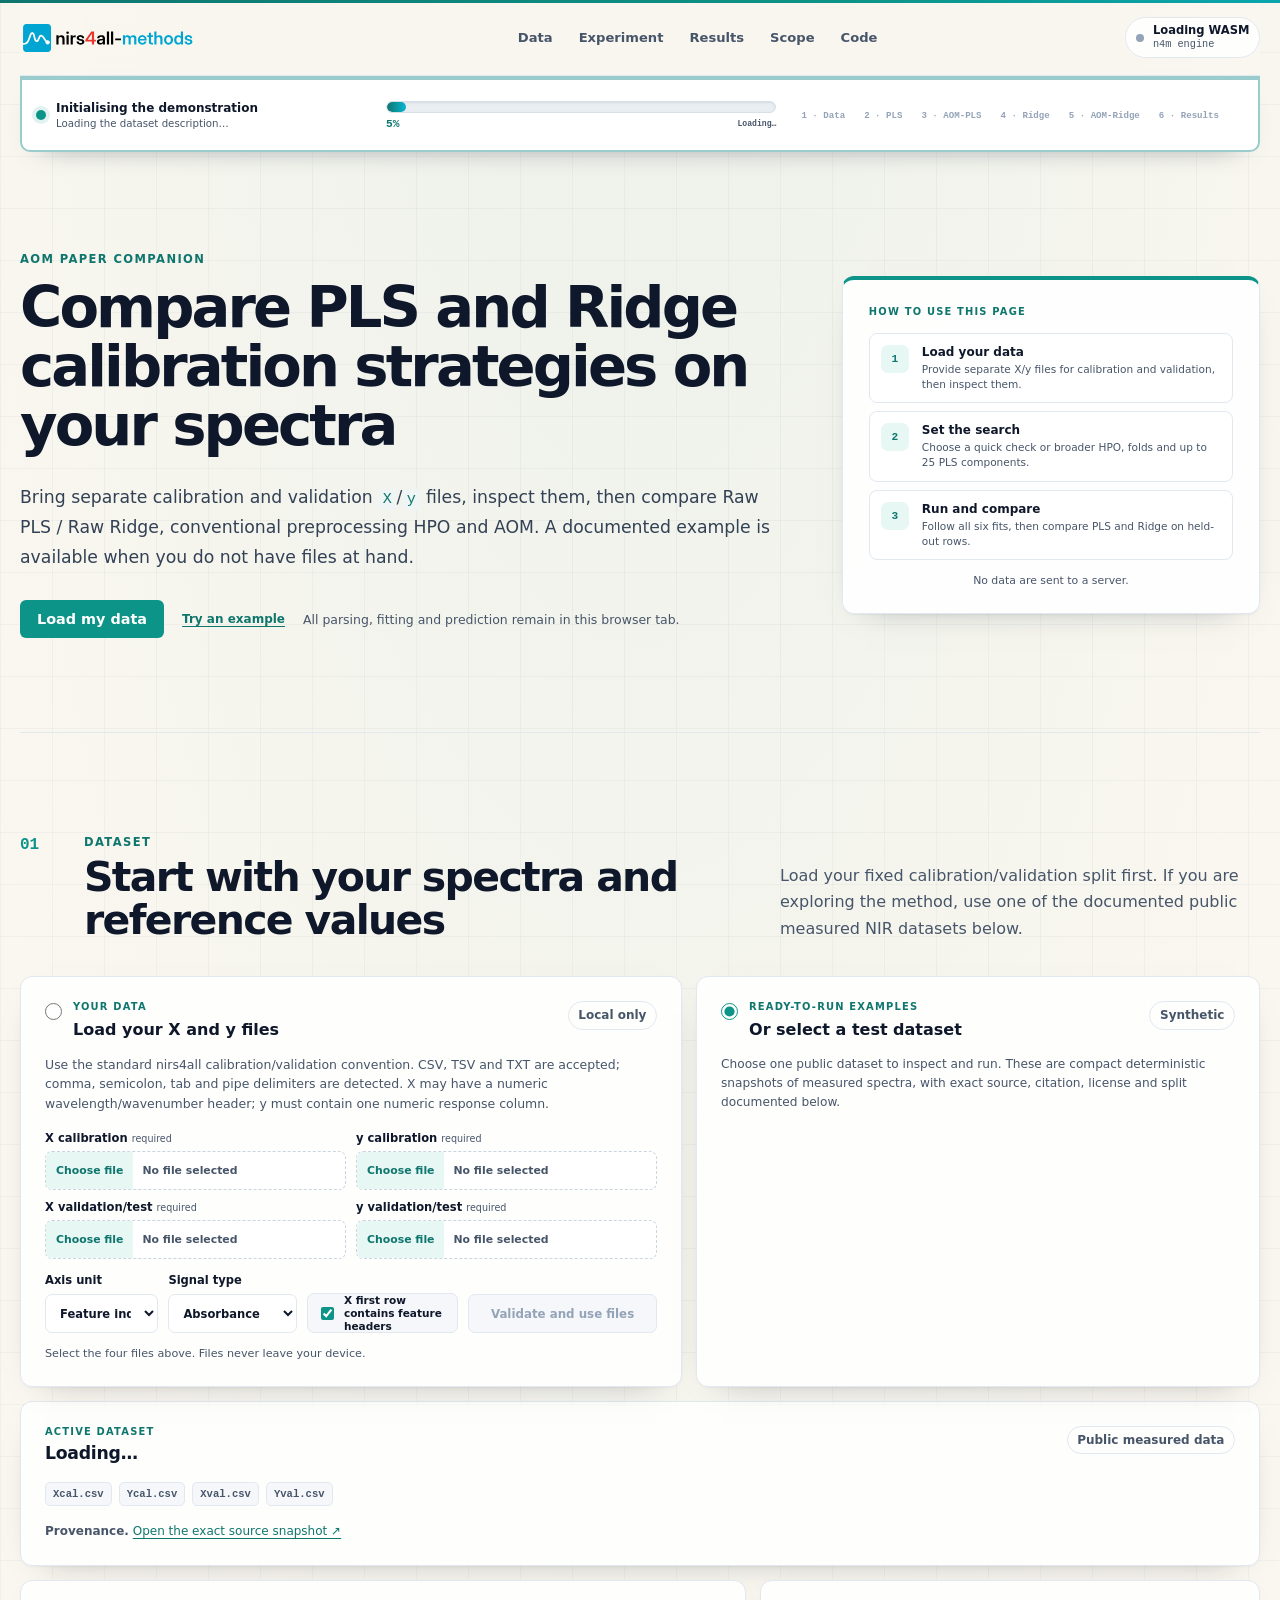
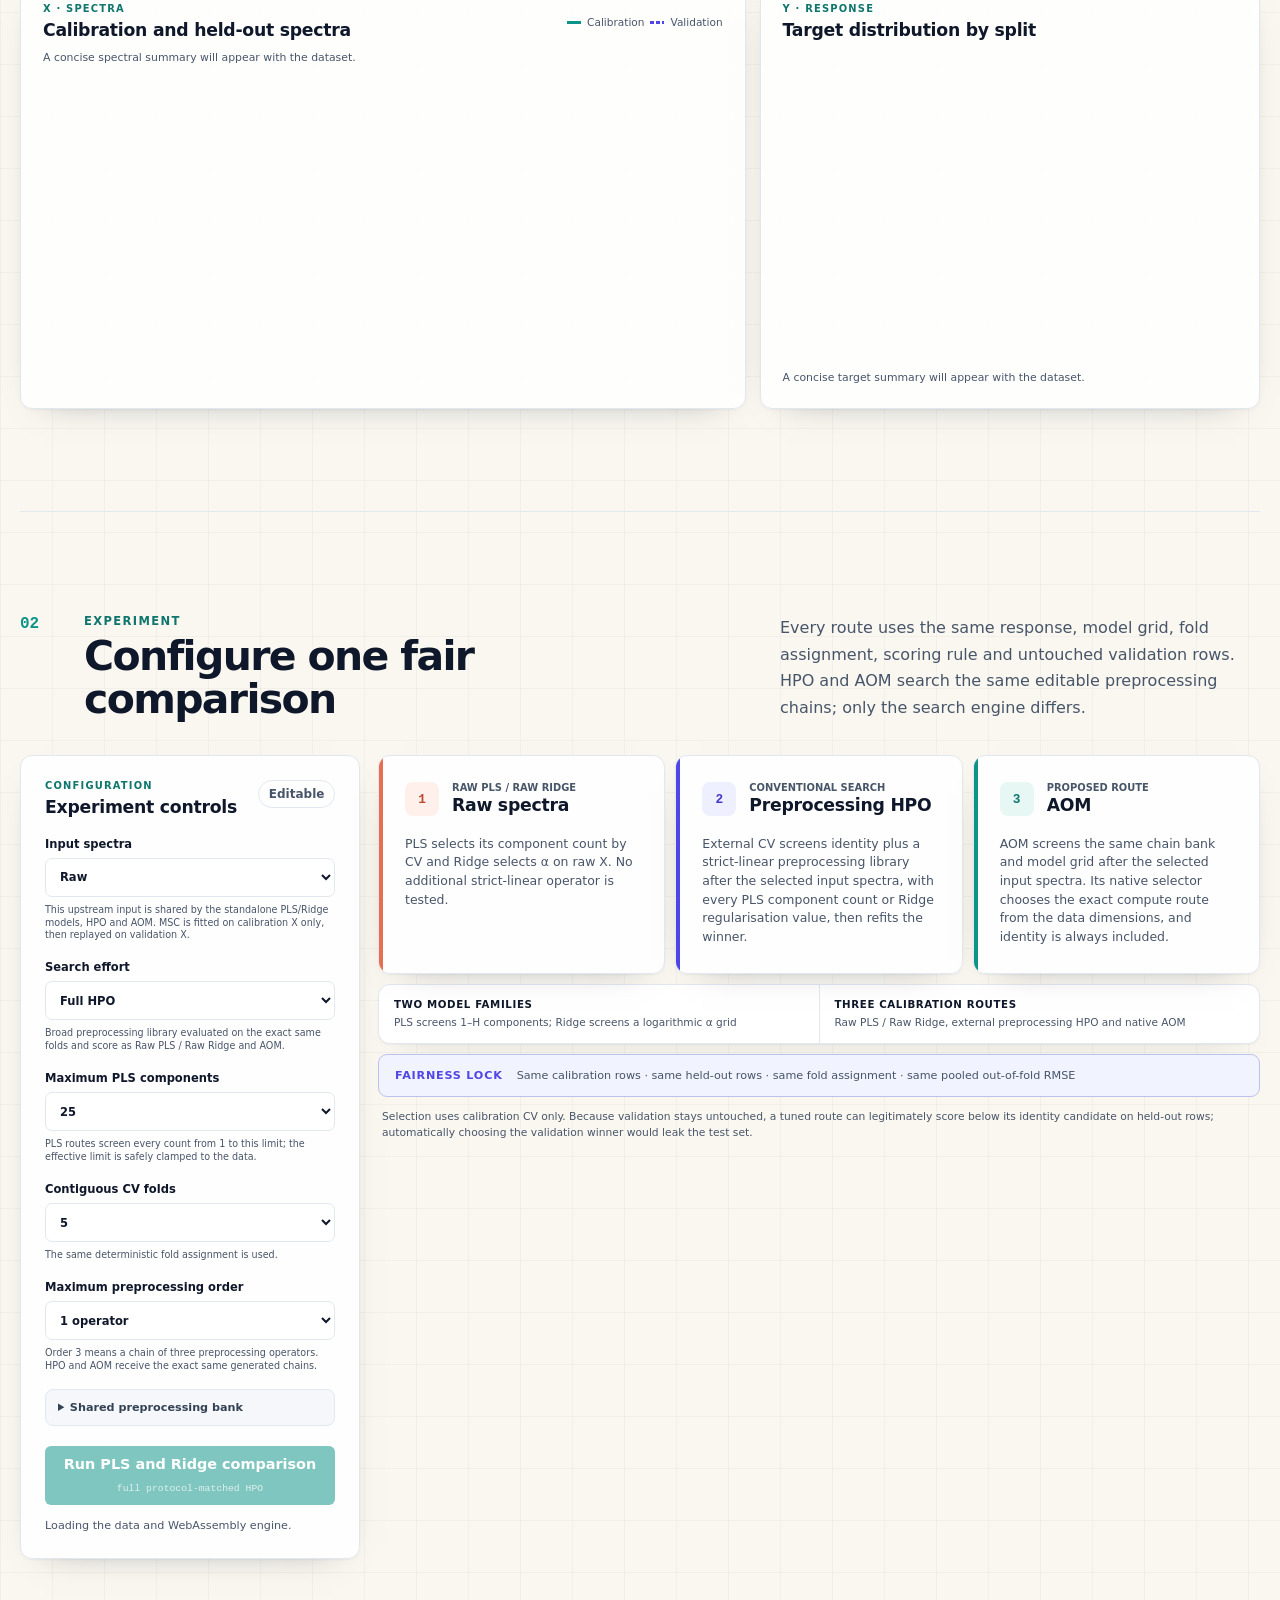
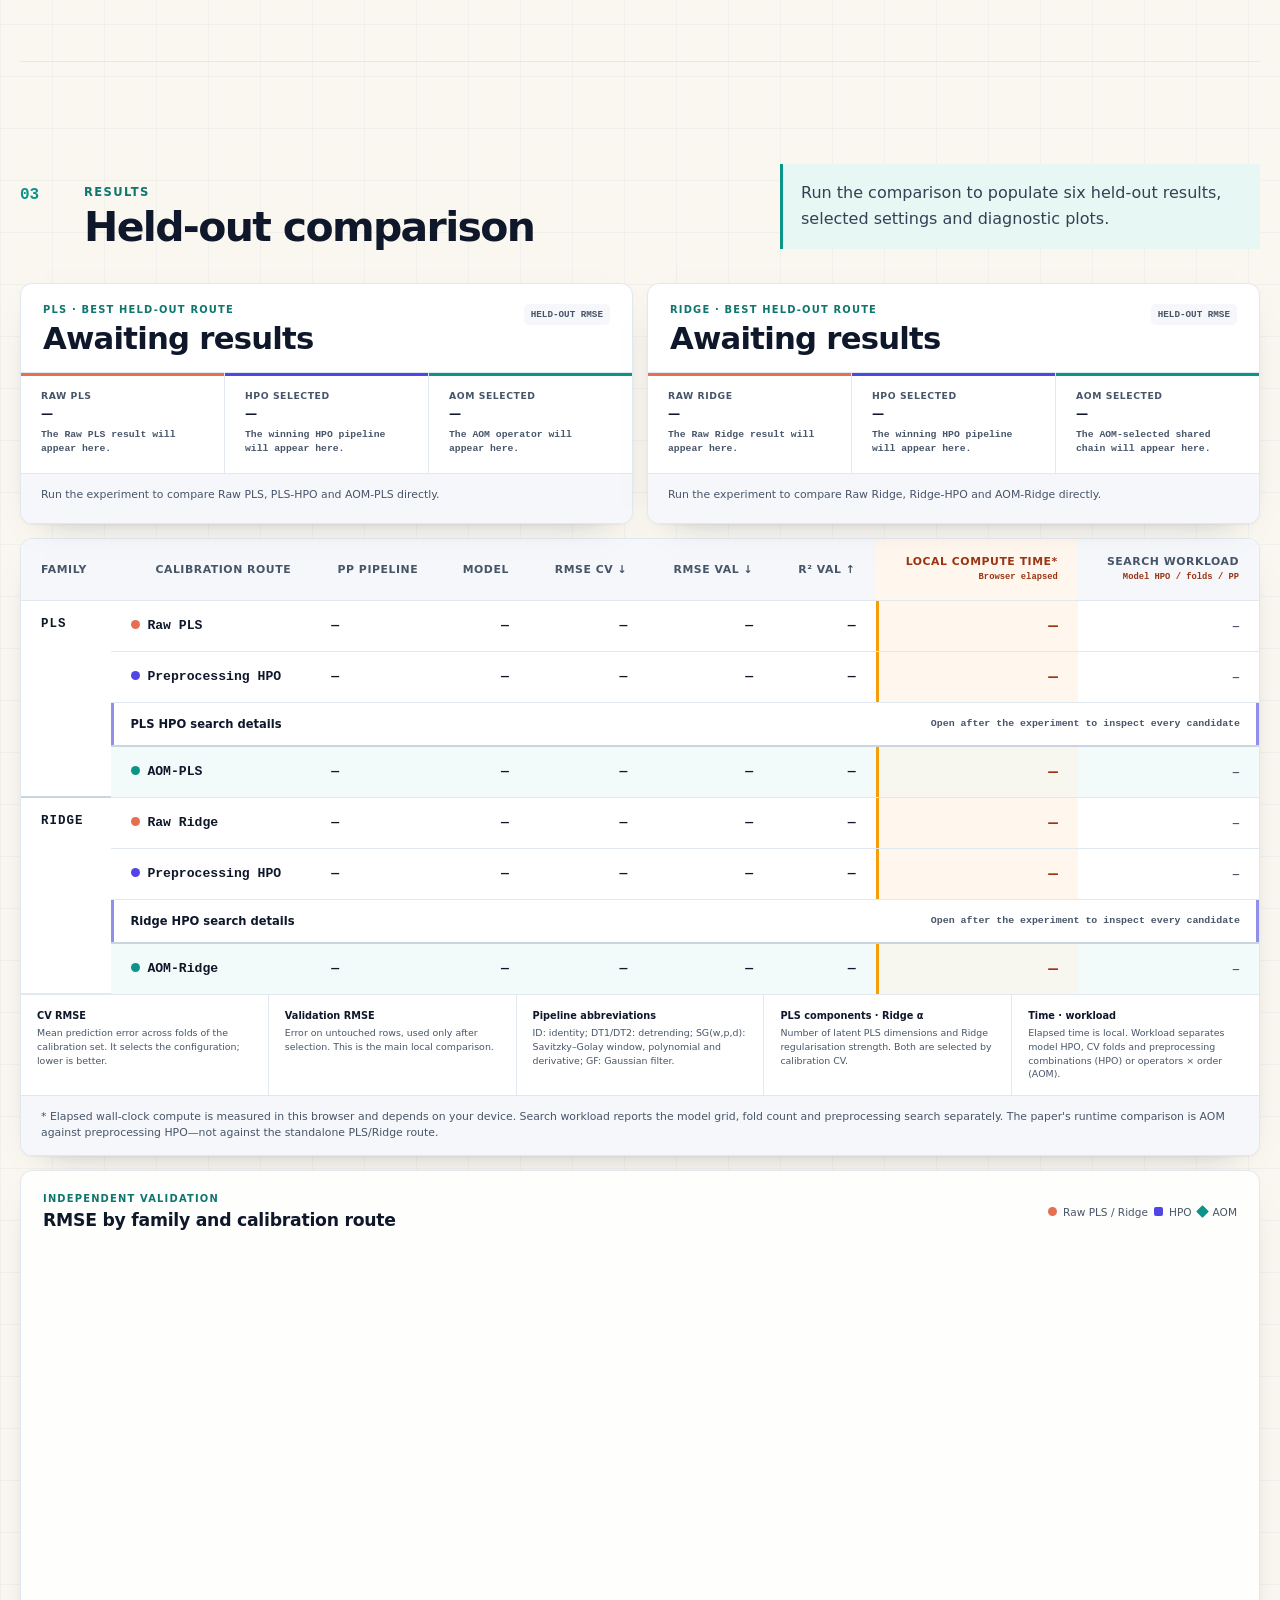
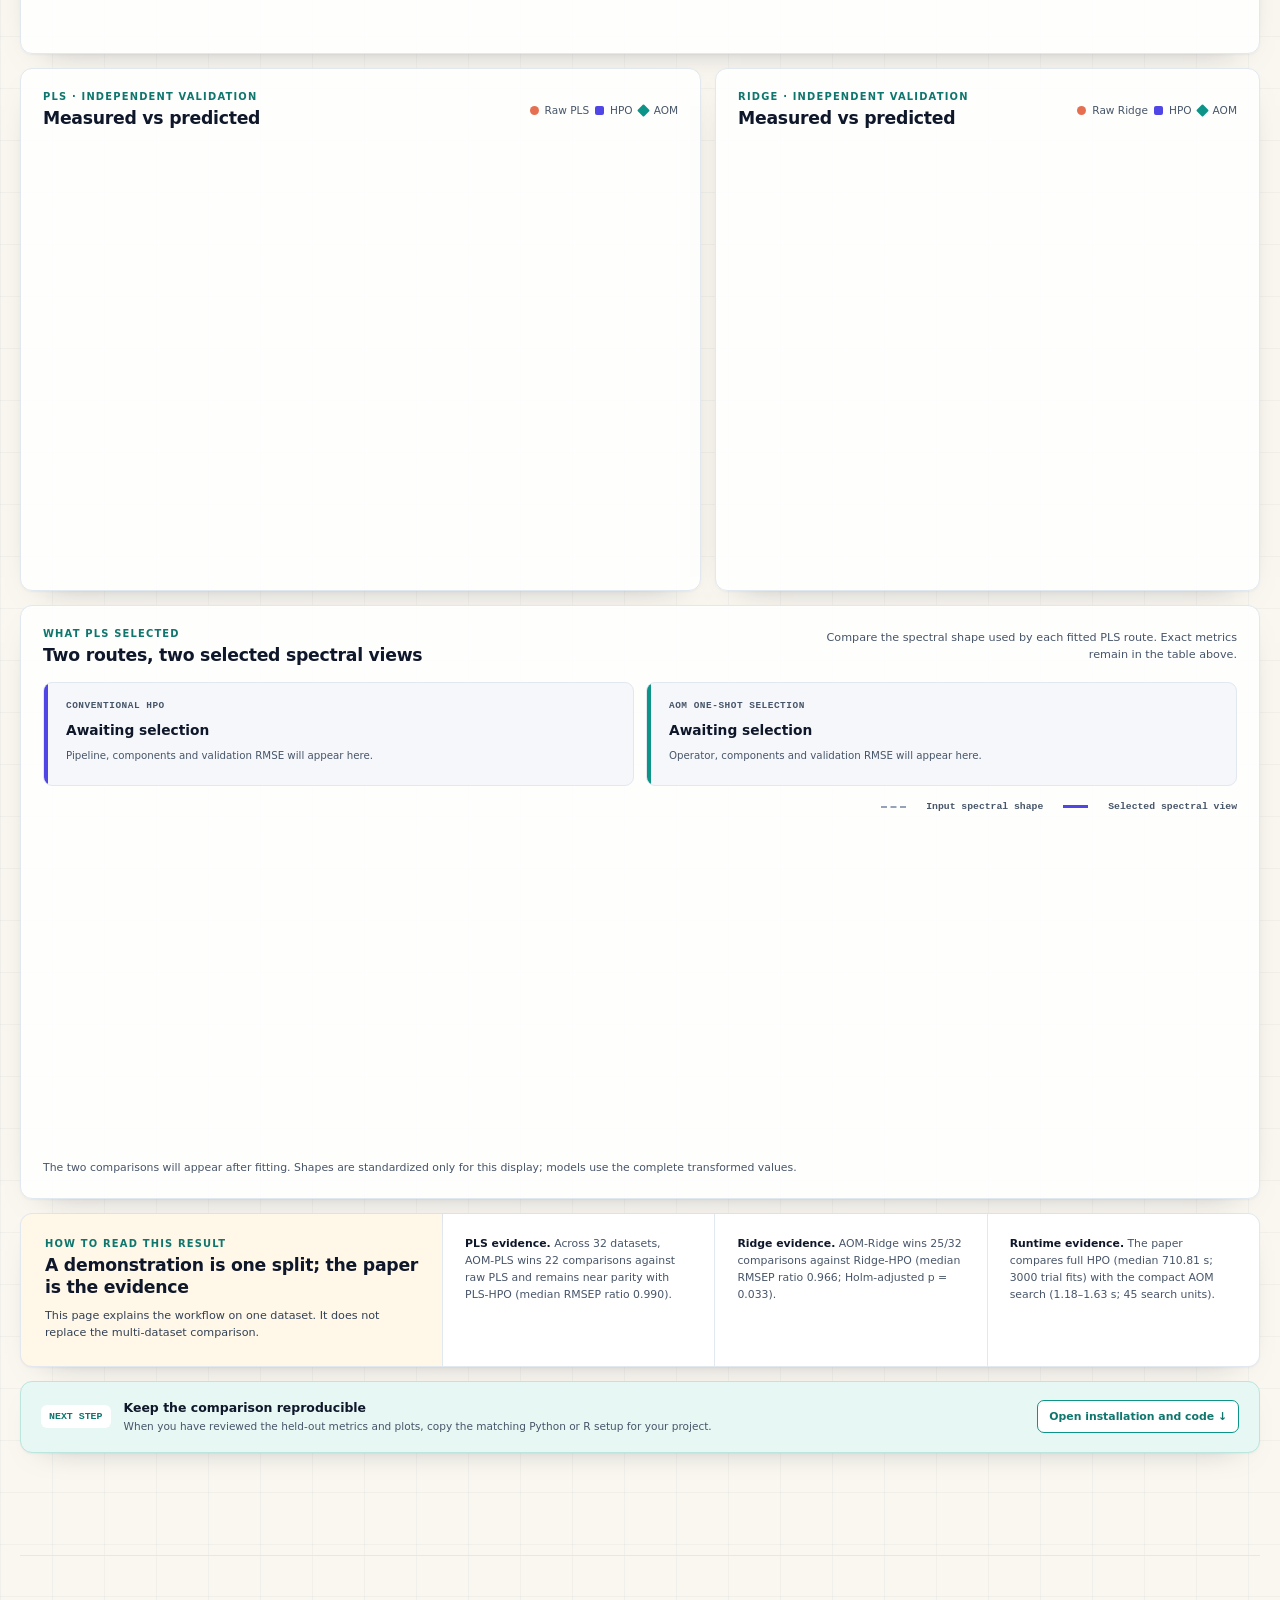
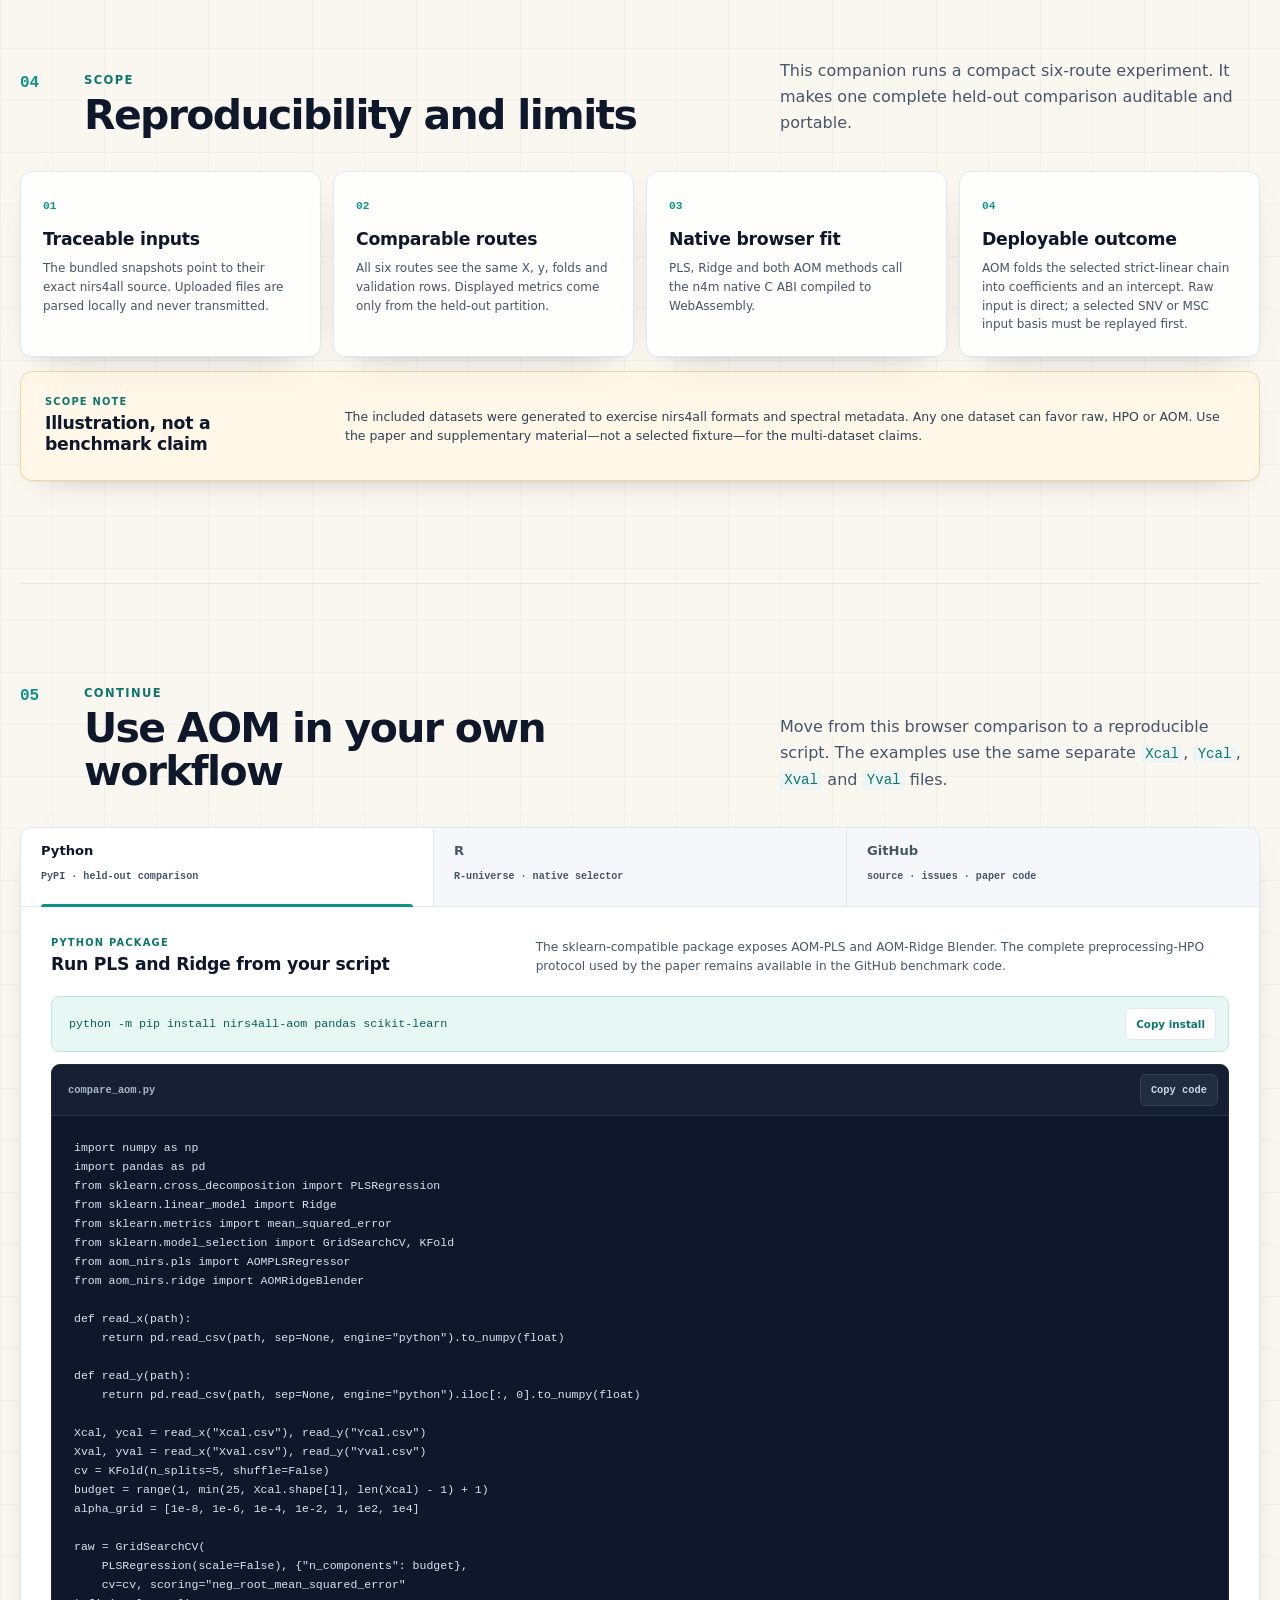
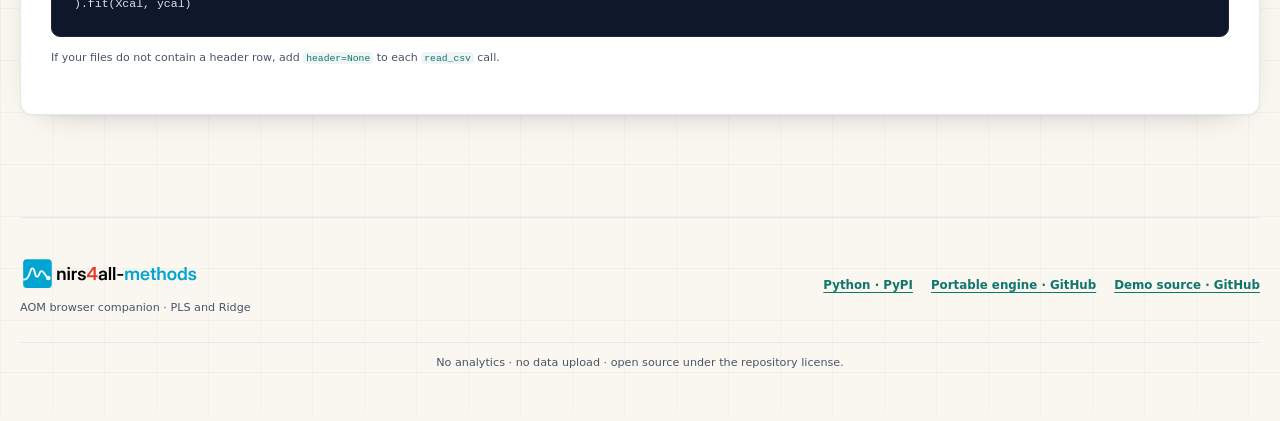
==== commit 83f5feef: "feat(demo): adopt shared UI previews and spectra" ====
--- a/demo/wasm/index.html
+++ b/demo/wasm/index.html
@@ -9,6 +9,7 @@
   <link rel="icon" href="assets/nirs4all-ui/brands/nirs4all-formats/icon.svg" type="image/svg+xml">
   <link rel="stylesheet" href="assets/nirs4all-ui/styles/nirs4all-default.css">
   <link rel="stylesheet" href="assets/nirs4all-ui/viz.css">
+  <link rel="stylesheet" href="assets/nirs4all-ui/browser/browser.css">
   <link rel="stylesheet" href="styles.css">
 </head>
 <body class="n4-app n4-spectral-canvas">
@@ -53,7 +54,7 @@
       <div>
         <p class="kicker">AOM paper companion</p>
         <h1 id="page-title">Compare PLS and Ridge calibration strategies on your spectra</h1>
-        <p class="hero-copy">Bring separate calibration and validation <code>X</code>/<code>y</code> files, inspect them, then compare three routes for both model families: a raw-spectrum reference, conventional preprocessing HPO and AOM. A documented example is available when you do not have files at hand.</p>
+        <p class="hero-copy">Bring separate calibration and validation <code>X</code>/<code>y</code> files, inspect them, then compare Raw PLS / Raw Ridge, conventional preprocessing HPO and AOM. A documented example is available when you do not have files at hand.</p>
         <div class="hero-actions">
           <a class="n4-button" href="#upload-card">Load my data</a>
           <a class="text-action" href="#bundled-datasets">Try an example</a>
@@ -64,7 +65,7 @@
         <p class="overline">How to use this page</p>
         <ol class="workflow-overview">
           <li><span>1</span><div><strong>Load your data</strong><small>Provide separate X/y files for calibration and validation, then inspect them.</small></div></li>
-          <li><span>2</span><div><strong>Set the search</strong><small>Choose a quick check or a broader repeated HPO, folds and up to 25 PLS components.</small></div></li>
+          <li><span>2</span><div><strong>Set the search</strong><small>Choose a quick check or broader HPO, folds and up to 25 PLS components.</small></div></li>
           <li><span>3</span><div><strong>Run and compare</strong><small>Follow all six fits, then compare PLS and Ridge on held-out rows.</small></div></li>
         </ol>
         <p class="privacy-note">No data are sent to a server.</p>
@@ -74,7 +75,7 @@
     <section id="data" class="section-block" aria-labelledby="data-title">
       <div class="section-heading">
         <div><span class="section-number">01</span><p class="kicker">Dataset</p><h2 id="data-title">Start with your spectra and reference values</h2></div>
-        <p>Load your fixed calibration/validation split first. If you are exploring the method, use one of the documented public NIR examples from <code>nirs4all-datasets</code>.</p>
+        <p>Load your fixed calibration/validation split first. If you are exploring the method, use one of the documented public measured NIR datasets below.</p>
       </div>
 
       <div class="source-choice-layout" aria-label="Choose one dataset source">
@@ -110,9 +111,9 @@
               <input id="source-bundled" type="radio" name="dataset-source" value="bundled" checked>
               <span><span class="overline">Ready-to-run examples</span><strong>Or select a test dataset</strong></span>
             </label>
-            <span class="n4-badge">Public data</span>
-          </div>
-          <p>Choose one real, openly licensed example to inspect and run. These compact subsets illustrate the workflow; they are not the paper benchmark cohort.</p>
+            <span class="n4-badge">Synthetic</span>
+          </div>
+          <p>Choose one public dataset to inspect and run. These are compact deterministic snapshots of measured spectra, with exact source, citation, license and split documented below.</p>
           <div id="dataset-options" class="dataset-options" role="radiogroup" aria-label="Test datasets"></div>
         </article>
       </div>
@@ -120,15 +121,10 @@
       <article class="dataset-detail n4-surface">
           <div class="card-head">
             <div><p class="overline">Active dataset</p><h3 id="dataset-name">Loading…</h3></div>
-            <span id="dataset-kind" class="n4-badge">Bundled example</span>
+            <span id="dataset-kind" class="n4-badge">Public measured data</span>
           </div>
           <p id="dataset-description" class="muted"></p>
-          <dl class="metadata-grid">
-            <div><dt>Calibration</dt><dd id="train-shape">—</dd></div>
-            <div><dt>Validation</dt><dd id="test-shape">—</dd></div>
-            <div><dt>Spectral axis</dt><dd id="axis-range">—</dd></div>
-            <div><dt>Response</dt><dd id="target-range">—</dd></div>
-          </dl>
+          <div id="dataset-preview" class="dataset-preview"></div>
           <div class="file-contract">
             <span>Xcal.csv</span><span>Ycal.csv</span><span>Xval.csv</span><span>Yval.csv</span>
           </div>
@@ -137,8 +133,10 @@
 
       <div class="inspection-grid">
         <article class="chart-panel n4-surface">
-          <div class="chart-title"><div><p class="overline">X · spectra</p><h3>Calibration and held-out spectra</h3></div><div class="legend"><span class="legend-key train"></span>Calibration <span class="legend-key test"></span>Validation</div></div>
-          <svg id="spectra-chart" class="n4viz" viewBox="0 0 760 360" role="img" aria-label="Spectra in the calibration and validation partitions" aria-describedby="spectra-summary"></svg>
+          <div class="chart-title"><div><p class="overline">X · spectra</p><h3>Calibration and held-out spectra</h3></div><div id="spectra-legend" class="legend"><span class="legend-key train"></span>Calibration <span class="legend-key test"></span>Validation<span class="legend-note">· darker line: display mean</span></div></div>
+          <div id="spectra-explorer" class="spectra-explorer"></div>
+          <p id="spectra-mode-note" class="chart-footnote" hidden></p>
+          <svg id="spectra-chart" hidden class="n4viz" viewBox="0 0 760 360" role="img" aria-label="Spectra in the calibration and validation partitions" aria-describedby="spectra-summary"></svg>
           <p id="spectra-summary" class="chart-footnote">A concise spectral summary will appear with the dataset.</p>
         </article>
         <article class="chart-panel n4-surface">
@@ -152,15 +150,19 @@
     <section id="experiment" class="section-block" aria-labelledby="experiment-title">
       <div class="section-heading">
         <div><span class="section-number">02</span><p class="kicker">Experiment</p><h2 id="experiment-title">Configure one fair comparison</h2></div>
-        <p>Every route sees the same response, folds and untouched validation rows. Conventional HPO explores a broad preprocessing library; AOM uses its compact, editable bank.</p>
+        <p>Every route uses the same response, model grid, fold assignment, scoring rule and untouched validation rows. HPO and AOM search the same editable preprocessing chains; only the search engine differs.</p>
       </div>
 
       <div class="experiment-layout">
         <aside class="config-card n4-surface">
           <div class="card-head"><div><p class="overline">Configuration</p><h3>Experiment controls</h3></div><span class="n4-badge">Editable</span></div>
+          <label class="field">Input spectra
+            <select id="input-basis"><option value="raw" selected>Raw</option><option value="snv">SNV</option><option value="msc">MSC</option></select>
+            <small>This upstream input is shared by the standalone PLS/Ridge models, HPO and AOM. MSC is fitted on calibration X only, then replayed on validation X.</small>
+          </label>
           <label class="field">Search effort
             <select id="search-depth"><option value="quick">Quick check</option><option value="full" selected>Full HPO</option></select>
-            <small id="search-depth-note">Broad preprocessing library with repeated CV; typically 20–45 seconds on bundled examples.</small>
+            <small id="search-depth-note">Broad preprocessing library evaluated on the exact same folds and score as Raw PLS / Raw Ridge and AOM.</small>
           </label>
           <label class="field">Maximum PLS components
             <select id="components"><option>5</option><option>10</option><option>15</option><option>20</option><option selected>25</option></select>
@@ -170,42 +172,43 @@
             <select id="folds"><option>3</option><option selected>5</option><option>6</option><option>8</option></select>
             <small>The same deterministic fold assignment is used.</small>
           </label>
+          <label class="field">Maximum preprocessing order
+            <select id="preprocessing-order"><option value="1" selected>1 operator</option><option value="2">Up to 2 operators</option><option value="3">Up to 3 operators</option></select>
+            <small>Order 3 means a chain of three preprocessing operators. HPO and AOM receive the exact same generated chains.</small>
+          </label>
           <details class="config-details">
-            <summary>What the HPO searches</summary>
-            <p id="hpo-scope">Smoothing, derivatives, detrending, SNV, Gaussian filtering and selected two-step chains.</p>
-          </details>
-          <details class="config-details">
-            <summary>Advanced · AOM operator bank</summary>
+            <summary>Shared preprocessing bank</summary>
             <fieldset>
-              <legend>Strict-linear views used by AOM-PLS</legend>
+              <legend>Strict-linear preprocessing available to both HPO and AOM</legend>
               <div id="operator-controls" class="operator-controls"></div>
             </fieldset>
+            <p id="shared-bank-summary">Identity is always included after the selected input spectra. Select preprocessing operators to build the common search bank.</p>
           </details>
-          <button id="run" class="n4-button run-button" type="button" disabled><span>Run PLS and Ridge comparison</span><small id="run-search-summary">full repeated local search</small></button>
+          <button id="run" class="n4-button run-button" type="button" disabled><span>Run PLS and Ridge comparison</span><small id="run-search-summary">full protocol-matched HPO</small></button>
           <p id="run-note" class="form-status" aria-live="polite">Loading the data and WebAssembly engine.</p>
         </aside>
 
         <div class="routes">
           <div class="route-matrix">
             <article class="route-card baseline n4-surface">
-              <div class="route-label"><span>1</span><div><p>Reference route</p><h3>Raw spectrum</h3></div></div>
-              <p>PLS selects its component count by CV. Ridge selects its regularisation strength by CV. No spectral operator is tested.</p>
+              <div class="route-label"><span>1</span><div><p id="reference-route-label">Raw PLS / Raw Ridge</p><h3 id="reference-route-title">Raw spectra</h3></div></div>
+              <p id="reference-route-copy">PLS selects its component count by CV and Ridge selects α on raw X. No additional strict-linear operator is tested.</p>
             </article>
             <article class="route-card hpo n4-surface">
               <div class="route-label"><span>2</span><div><p>Conventional search</p><h3>Preprocessing HPO</h3></div></div>
-            <p>External CV screens raw X plus a preprocessing library with every PLS component count or Ridge regularisation value, then refits the winning pipeline.</p>
+              <p>External CV screens identity plus a strict-linear preprocessing library after the selected input spectra, with every PLS component count or Ridge regularisation value, then refits the winner.</p>
             </article>
             <article class="route-card adaptive n4-surface">
               <div class="route-label"><span>3</span><div><p>Proposed route</p><h3>AOM</h3></div></div>
-              <p>AOM-PLS always tests identity (raw X) in its native operator/component selection. AOM-Ridge fits the compact simplex blender. Both deploy directly on raw spectra.</p>
+              <p>AOM screens the same chain bank and model grid after the selected input spectra. Its native selector chooses the exact compute route from the data dimensions, and identity is always included.</p>
             </article>
           </div>
           <div class="comparison-definition n4-surface">
             <div><strong>Two model families</strong><span>PLS screens 1–H components; Ridge screens a logarithmic α grid</span></div>
-            <div><strong>Three calibration routes</strong><span>Raw reference, external preprocessing HPO and native AOM</span></div>
-          </div>
-          <div class="fairness-strip"><strong>Fairness lock</strong><span id="fairness-text">Same calibration rows · same held-out rows · raw baseline always included</span></div>
-          <p class="selection-note">Selection uses calibration CV only. Because validation stays untouched, a tuned route can legitimately score below its raw candidate on those held-out rows; automatically choosing the validation winner would leak the test set.</p>
+            <div><strong>Three calibration routes</strong><span id="baseline-route-summary">Raw PLS / Raw Ridge, external preprocessing HPO and native AOM</span></div>
+          </div>
+          <div class="fairness-strip"><strong>Fairness lock</strong><span id="fairness-text">Same calibration rows · same held-out rows · same fold assignment · same pooled out-of-fold RMSE</span></div>
+          <p class="selection-note">Selection uses calibration CV only. Because validation stays untouched, a tuned route can legitimately score below its identity candidate on held-out rows; automatically choosing the validation winner would leak the test set.</p>
         </div>
       </div>
     </section>
@@ -216,56 +219,117 @@
         <p id="result-summary">Run the comparison to populate six held-out results, selected settings and diagnostic plots.</p>
       </div>
 
-      <div class="selection-banner n4-surface">
-        <div><p class="overline">AOM-PLS selection</p><strong id="operator">—</strong><small id="operator-detail">The selected operator will appear here.</small></div>
-        <div><p class="overline">PLS · AOM vs HPO</p><strong id="rmse-delta">—</strong><small id="delta-detail">held-out RMSE difference</small></div>
-        <div><p class="overline">Ridge · AOM vs HPO</p><strong id="ridge-rmse-delta">—</strong><small id="ridge-delta-detail">held-out RMSE difference</small></div>
+      <div class="verdict-grid">
+        <article class="verdict-card n4-surface">
+          <div class="verdict-head"><div><p class="overline">PLS · best held-out route</p><strong id="rmse-delta">Awaiting results</strong></div><span>Held-out RMSE</span></div>
+          <div class="verdict-selections">
+            <div class="raw-selection"><span id="pls-baseline-label">Raw PLS</span><strong id="pls-raw-card">—</strong><small id="pls-raw-card-detail">The Raw PLS result will appear here.</small></div>
+            <div class="hpo-selection"><span>HPO selected</span><strong id="pls-hpo-card">—</strong><small id="pls-hpo-card-detail">The winning HPO pipeline will appear here.</small></div>
+            <div class="aom-selection"><span>AOM selected</span><strong id="operator">—</strong><small id="operator-detail">The AOM operator will appear here.</small></div>
+          </div>
+          <p id="delta-detail">Run the experiment to compare Raw PLS, PLS-HPO and AOM-PLS directly.</p>
+        </article>
+        <article class="verdict-card n4-surface">
+          <div class="verdict-head"><div><p class="overline">Ridge · best held-out route</p><strong id="ridge-rmse-delta">Awaiting results</strong></div><span>Held-out RMSE</span></div>
+          <div class="verdict-selections">
+            <div class="raw-selection"><span id="ridge-baseline-label">Raw Ridge</span><strong id="ridge-raw-card">—</strong><small id="ridge-raw-card-detail">The Raw Ridge result will appear here.</small></div>
+            <div class="hpo-selection"><span>HPO selected</span><strong id="ridge-hpo-card">—</strong><small id="ridge-hpo-card-detail">The winning HPO pipeline will appear here.</small></div>
+            <div class="aom-selection"><span>AOM selected</span><strong id="ridge-aom-card">—</strong><small id="ridge-aom-card-detail">The AOM-selected shared chain will appear here.</small></div>
+          </div>
+          <p id="ridge-delta-detail">Run the experiment to compare Raw Ridge, Ridge-HPO and AOM-Ridge directly.</p>
+        </article>
       </div>
 
       <div class="results-table-wrap n4-surface">
         <table class="results-table method-results">
-          <thead><tr><th scope="col">Family</th><th scope="col">Calibration route</th><th scope="col">Selected setting</th><th scope="col">RMSE ↓</th><th scope="col">MAE ↓</th><th scope="col">R² ↑</th><th scope="col">Local compute time*</th></tr></thead>
+          <thead><tr><th scope="col">Family</th><th scope="col">Calibration route</th><th scope="col">PP pipeline</th><th scope="col">Model</th><th scope="col">RMSE CV ↓</th><th scope="col">RMSE VAL ↓</th><th scope="col">R² VAL ↑</th><th scope="col" class="compute-time-heading">Local compute time*<small>Browser elapsed</small></th><th scope="col">Search workload<small>Model HPO / folds / PP</small></th></tr></thead>
           <tbody>
-            <tr data-family="pls"><th scope="row" rowspan="3">PLS</th><td><span class="method-dot baseline"></span>Raw reference</td><td id="pls-default-selection">—</td><td id="pls-default-rmse">—</td><td id="pls-default-mae">—</td><td id="pls-default-r2">—</td><td id="pls-default-time">—</td></tr>
-            <tr data-family="pls"><td><span class="method-dot hpo"></span>Preprocessing HPO</td><td id="pls-hpo-selection">—</td><td id="pls-hpo-rmse">—</td><td id="pls-hpo-mae">—</td><td id="pls-hpo-r2">—</td><td id="pls-hpo-time">—</td></tr>
-            <tr data-family="pls" class="aom-row"><td><span class="method-dot adaptive"></span>AOM-PLS</td><td id="aom-pls-selection">—</td><td id="aom-pls-rmse">—</td><td id="aom-pls-mae">—</td><td id="aom-pls-r2">—</td><td id="aom-pls-time">—</td></tr>
-            <tr data-family="ridge"><th scope="row" rowspan="3">Ridge</th><td><span class="method-dot baseline"></span>Raw reference</td><td id="ridge-default-selection">—</td><td id="ridge-default-rmse">—</td><td id="ridge-default-mae">—</td><td id="ridge-default-r2">—</td><td id="ridge-default-time">—</td></tr>
-            <tr data-family="ridge"><td><span class="method-dot hpo"></span>Preprocessing HPO</td><td id="ridge-hpo-selection">—</td><td id="ridge-hpo-rmse">—</td><td id="ridge-hpo-mae">—</td><td id="ridge-hpo-r2">—</td><td id="ridge-hpo-time">—</td></tr>
-            <tr data-family="ridge" class="aom-row"><td><span class="method-dot adaptive"></span>AOM-Ridge Blender</td><td id="aom-ridge-selection">—</td><td id="aom-ridge-rmse">—</td><td id="aom-ridge-mae">—</td><td id="aom-ridge-r2">—</td><td id="aom-ridge-time">—</td></tr>
+            <tr data-family="pls"><th scope="rowgroup" rowspan="4">PLS</th><td><span class="method-dot baseline"></span><span id="pls-default-route">Raw PLS</span></td><td id="pls-default-selection">—</td><td id="pls-default-model">—</td><td id="pls-default-cv">—</td><td id="pls-default-rmse">—</td><td id="pls-default-r2">—</td><td id="pls-default-time" class="compute-time">—</td><td id="pls-default-workload" class="search-workload">—</td></tr>
+            <tr data-family="pls"><td><span class="method-dot hpo"></span>Preprocessing HPO</td><td id="pls-hpo-selection">—</td><td id="pls-hpo-model">—</td><td id="pls-hpo-cv">—</td><td id="pls-hpo-rmse">—</td><td id="pls-hpo-r2">—</td><td id="pls-hpo-time" class="compute-time">—</td><td id="pls-hpo-workload" class="search-workload">—</td></tr>
+            <tr class="hpo-detail-row" data-family="pls"><td colspan="8" class="hpo-detail-cell">
+              <details class="hpo-result-details">
+                <summary><span>PLS HPO search details</span><small id="hpo-pls-search-summary">Open after the experiment to inspect every candidate</small></summary>
+                <div class="hpo-detail-grid model-specific">
+                  <div><strong>Shared protocol</strong><p id="hpo-pls-protocol-detail">The shared fold plan, scoring rule and parity checks will appear here.</p></div>
+                  <div><strong>PLS search</strong><p id="hpo-pls-detail">Component grid and winning preprocessing pipeline.</p></div>
+                </div>
+                <div class="hpo-score-table-wrap" role="region" aria-label="Complete PLS HPO cross-validation scores" tabindex="0">
+                  <table class="hpo-score-table">
+                    <caption id="hpo-pls-score-caption">PLS HPO candidates and calibration CV scores.</caption>
+                    <thead><tr><th scope="col">Pretreatment</th><th scope="col">PLS components</th><th scope="col">PLS CV RMSE</th><th scope="col">Selected</th></tr></thead>
+                    <tbody id="hpo-pls-scores"><tr><td colspan="4">Run the experiment to populate all PLS candidates.</td></tr></tbody>
+                  </table>
+                </div>
+              </details>
+            </td></tr>
+            <tr data-family="pls" class="aom-row"><td><span class="method-dot adaptive"></span>AOM-PLS</td><td id="aom-pls-selection">—</td><td id="aom-pls-model">—</td><td id="aom-pls-cv">—</td><td id="aom-pls-rmse">—</td><td id="aom-pls-r2">—</td><td id="aom-pls-time" class="compute-time">—</td><td id="aom-pls-workload" class="search-workload">—</td></tr>
+          </tbody>
+          <tbody>
+            <tr data-family="ridge"><th scope="rowgroup" rowspan="4">Ridge</th><td><span class="method-dot baseline"></span><span id="ridge-default-route">Raw Ridge</span></td><td id="ridge-default-selection">—</td><td id="ridge-default-model">—</td><td id="ridge-default-cv">—</td><td id="ridge-default-rmse">—</td><td id="ridge-default-r2">—</td><td id="ridge-default-time" class="compute-time">—</td><td id="ridge-default-workload" class="search-workload">—</td></tr>
+            <tr data-family="ridge"><td><span class="method-dot hpo"></span>Preprocessing HPO</td><td id="ridge-hpo-selection">—</td><td id="ridge-hpo-model">—</td><td id="ridge-hpo-cv">—</td><td id="ridge-hpo-rmse">—</td><td id="ridge-hpo-r2">—</td><td id="ridge-hpo-time" class="compute-time">—</td><td id="ridge-hpo-workload" class="search-workload">—</td></tr>
+            <tr class="hpo-detail-row" data-family="ridge"><td colspan="8" class="hpo-detail-cell">
+              <details class="hpo-result-details">
+                <summary><span>Ridge HPO search details</span><small id="hpo-ridge-search-summary">Open after the experiment to inspect every candidate</small></summary>
+                <div class="hpo-detail-grid model-specific">
+                  <div><strong>Shared protocol</strong><p id="hpo-ridge-protocol-detail">The shared fold plan, scoring rule and parity checks will appear here.</p></div>
+                  <div><strong>Ridge search</strong><p id="hpo-ridge-detail">Alpha grid and winning preprocessing pipeline.</p></div>
+                </div>
+                <div class="hpo-score-table-wrap" role="region" aria-label="Complete Ridge HPO cross-validation scores" tabindex="0">
+                  <table class="hpo-score-table">
+                    <caption id="hpo-ridge-score-caption">Ridge HPO candidates and calibration CV scores.</caption>
+                    <thead><tr><th scope="col">Pretreatment</th><th scope="col">Ridge α</th><th scope="col">Ridge CV RMSE</th><th scope="col">Selected</th></tr></thead>
+                    <tbody id="hpo-ridge-scores"><tr><td colspan="4">Run the experiment to populate all Ridge candidates.</td></tr></tbody>
+                  </table>
+                </div>
+              </details>
+            </td></tr>
+            <tr data-family="ridge" class="aom-row"><td><span class="method-dot adaptive"></span>AOM-Ridge</td><td id="aom-ridge-selection">—</td><td id="aom-ridge-model">—</td><td id="aom-ridge-cv">—</td><td id="aom-ridge-rmse">—</td><td id="aom-ridge-r2">—</td><td id="aom-ridge-time" class="compute-time">—</td><td id="aom-ridge-workload" class="search-workload">—</td></tr>
           </tbody>
         </table>
-        <p class="table-note">* Times measure this compact browser run and depend on your device. The paper's runtime comparison is AOM against the much larger preprocessing-HPO protocol—not against the raw reference.</p>
+        <div class="results-reading-guide" aria-label="How to read the model settings and scores">
+          <div><strong>CV RMSE</strong><span>Mean prediction error across folds of the calibration set. It selects the configuration; lower is better.</span></div>
+          <div><strong>Validation RMSE</strong><span>Error on untouched rows, used only after selection. This is the main local comparison.</span></div>
+          <div><strong>Pipeline abbreviations</strong><span>ID: identity; DT1/DT2: detrending; SG(w,p,d): Savitzky–Golay window, polynomial and derivative; GF: Gaussian filter.</span></div>
+          <div><strong>PLS components · Ridge α</strong><span>Number of latent PLS dimensions and Ridge regularisation strength. Both are selected by calibration CV.</span></div>
+          <div><strong>Time · workload</strong><span>Elapsed time is local. Workload separates model HPO, CV folds and preprocessing combinations (HPO) or operators × order (AOM).</span></div>
+        </div>
+        <p class="table-note">* Elapsed wall-clock compute is measured in this browser and depends on your device. Search workload reports the model grid, fold count and preprocessing search separately. The paper's runtime comparison is AOM against preprocessing HPO—not against the standalone PLS/Ridge route.</p>
       </div>
 
       <div class="diagnostic-grid">
         <article class="chart-panel performance-panel n4-surface">
-          <div class="chart-title"><div><p class="overline">Independent validation</p><h3>RMSE by family and calibration route</h3></div><div class="legend"><span class="legend-key baseline"></span>Raw <span class="legend-key hpo"></span>HPO <span class="legend-key aom"></span>AOM</div></div>
+          <div class="chart-title"><div><p class="overline">Independent validation</p><h3>RMSE by family and calibration route</h3></div><div class="legend"><span class="legend-key baseline"></span><span id="rmse-baseline-legend">Raw PLS / Ridge</span> <span class="legend-key hpo"></span>HPO <span class="legend-key aom"></span>AOM</div></div>
           <svg id="rmse-chart" class="n4viz" viewBox="0 0 1280 420" role="img" aria-label="Validation RMSE for six PLS and Ridge calibration routes" aria-describedby="result-summary"></svg>
         </article>
         <article class="chart-panel prediction-panel n4-surface">
-          <div class="chart-title"><div><p class="overline">PLS · independent validation</p><h3>Measured vs predicted</h3></div><div class="legend"><span class="legend-key baseline"></span>Raw <span class="legend-key hpo"></span>HPO <span class="legend-key aom"></span>AOM</div></div>
+          <div class="chart-title"><div><p class="overline">PLS · independent validation</p><h3>Measured vs predicted</h3></div><div class="legend"><span class="legend-key baseline"></span><span id="pls-baseline-legend">Raw PLS</span> <span class="legend-key hpo"></span>HPO <span class="legend-key aom"></span>AOM</div></div>
           <svg id="pls-prediction-chart" class="n4viz" viewBox="0 0 620 420" role="img" aria-label="Measured versus predicted PLS responses" aria-describedby="result-summary"></svg>
         </article>
         <article class="chart-panel prediction-panel n4-surface">
-          <div class="chart-title"><div><p class="overline">Ridge · independent validation</p><h3>Measured vs predicted</h3></div><div class="legend"><span class="legend-key baseline"></span>Raw <span class="legend-key hpo"></span>HPO <span class="legend-key aom"></span>AOM</div></div>
+          <div class="chart-title"><div><p class="overline">Ridge · independent validation</p><h3>Measured vs predicted</h3></div><div class="legend"><span class="legend-key baseline"></span><span id="ridge-baseline-legend">Raw Ridge</span> <span class="legend-key hpo"></span>HPO <span class="legend-key aom"></span>AOM</div></div>
           <svg id="ridge-prediction-chart" class="n4viz" viewBox="0 0 620 420" role="img" aria-label="Measured versus predicted Ridge responses" aria-describedby="result-summary"></svg>
         </article>
-        <article class="chart-panel operator-panel n4-surface">
-          <div class="chart-title"><div><p class="overline">Treatment difference</p><h3 id="operator-preview-title">Raw vs selected operator view</h3></div></div>
-          <svg id="operator-chart" class="n4viz" viewBox="0 0 560 420" role="img" aria-label="A representative raw spectrum compared with its AOM-selected transformed view" aria-describedby="operator-explanation"></svg>
-          <p id="operator-explanation" class="chart-footnote">AOM will select one operator from the configured bank.</p>
-        </article>
-        <article class="chart-panel coefficients-panel n4-surface">
-          <div class="chart-title"><div><p class="overline">Deployable PLS model</p><h3>Coefficients on the original spectral grid</h3></div><div class="legend"><span class="legend-key baseline"></span>Raw PLS <span class="legend-key aom"></span>AOM-PLS</div></div>
-          <svg id="coefficient-chart" class="n4viz" viewBox="0 0 1280 360" role="img" aria-label="Raw PLS and AOM-PLS regression coefficients on the original feature grid" aria-describedby="coefficient-summary"></svg>
-          <p id="coefficient-summary" class="chart-footnote">Both coefficient vectors align with the input columns. AOM folds its selected linear operator into a single raw-input model.</p>
+        <article class="chart-panel selection-panel n4-surface">
+          <div class="chart-title selection-title">
+            <div><p class="overline">What PLS selected</p><h3 id="operator-preview-title">Two routes, two selected spectral views</h3></div>
+            <p>Compare the spectral shape used by each fitted PLS route. Exact metrics remain in the table above.</p>
+          </div>
+          <div class="selection-summary" aria-label="Selected PLS pretreatments">
+            <div class="selection-route hpo-route"><span>Conventional HPO</span><strong id="pretreatment-hpo-name">Awaiting selection</strong><small id="pretreatment-hpo-setting">Pipeline, components and validation RMSE will appear here.</small></div>
+            <div class="selection-route aom-route"><span>AOM one-shot selection</span><strong id="pretreatment-aom-name">Awaiting selection</strong><small id="pretreatment-aom-setting">Operator, components and validation RMSE will appear here.</small></div>
+          </div>
+          <div class="selection-legend" aria-hidden="true"><span class="raw-shape-key"></span>Input spectral shape <span class="selected-shape-key"></span>Selected spectral view</div>
+          <svg id="operator-chart" class="n4viz" viewBox="0 0 1280 360" role="img" aria-label="Standardized input spectral shape compared with the HPO-selected and AOM-selected spectral views" aria-describedby="operator-explanation"></svg>
+          <p id="operator-explanation" class="chart-footnote">The two comparisons will appear after fitting. Shapes are standardized only for this display; models use the complete transformed values.</p>
         </article>
       </div>
       <div class="paper-context n4-surface">
-        <div><p class="overline">Paper benchmark · 32 datasets</p><h3>Interpret one local result in the aggregate context</h3></div>
-        <p><strong>AOM-PLS</strong> wins 22/32 comparisons against PLS-default and remains near parity with PLS-HPO (median RMSEP ratio 0.990).</p>
-        <p><strong>AOM-Ridge Blender</strong> wins 25/32 comparisons against Ridge-HPO (median RMSEP ratio 0.966; Holm-adjusted p = 0.033).</p>
-        <p><strong>Runtime claim.</strong> The paper compares the full HPO protocol (median 710.81 s; 3000 trial fits) with the compact AOM search (1.18–1.63 s; 45 search units). This browser fixture is illustrative, not that benchmark.</p>
+        <div class="paper-context-lead"><p class="overline">How to read this result</p><h3>A demonstration is one split; the paper is the evidence</h3><p>This page explains the workflow on one dataset. It does not replace the multi-dataset comparison.</p></div>
+        <div class="paper-evidence">
+          <p><strong>PLS evidence.</strong> Across 32 datasets, AOM-PLS wins 22 comparisons against raw PLS and remains near parity with PLS-HPO (median RMSEP ratio 0.990).</p>
+          <p><strong>Ridge evidence.</strong> AOM-Ridge wins 25/32 comparisons against Ridge-HPO (median RMSEP ratio 0.966; Holm-adjusted p = 0.033).</p>
+          <p><strong>Runtime evidence.</strong> The paper compares full HPO (median 710.81 s; 3000 trial fits) with the compact AOM search (1.18–1.63 s; 45 search units).</p>
+        </div>
       </div>
       <div class="guided-next n4-surface">
         <div><span>Next step</span><strong>Keep the comparison reproducible</strong><small>When you have reviewed the held-out metrics and plots, copy the matching Python or R setup for your project.</small></div>
@@ -282,7 +346,7 @@
         <article class="n4-surface"><span>01</span><h3>Traceable inputs</h3><p>The bundled snapshots point to their exact nirs4all source. Uploaded files are parsed locally and never transmitted.</p></article>
         <article class="n4-surface"><span>02</span><h3>Comparable routes</h3><p>All six routes see the same X, y, folds and validation rows. Displayed metrics come only from the held-out partition.</p></article>
         <article class="n4-surface"><span>03</span><h3>Native browser fit</h3><p>PLS, Ridge and both AOM methods call the n4m native C ABI compiled to WebAssembly.</p></article>
-        <article class="n4-surface"><span>04</span><h3>Deployable outcome</h3><p>AOM returns original-grid coefficients and an intercept, so raw spectra can be predicted without replaying preprocessing.</p></article>
+        <article class="n4-surface"><span>04</span><h3>Deployable outcome</h3><p>AOM folds the selected strict-linear chain into coefficients and an intercept. Raw input is direct; a selected SNV or MSC input basis must be replayed first.</p></article>
       </div>
       <div class="technical-note n4-surface">
         <div><p class="overline">Scope note</p><h3>Illustration, not a benchmark claim</h3></div>
@@ -413,6 +477,7 @@
     <div class="footer-links"><a href="https://pypi.org/project/nirs4all-aom/">Python · PyPI</a><a href="https://github.com/GBeurier/nirs4all-methods">Portable engine · GitHub</a><a href="https://github.com/GBeurier/nirs4all-aom">Demo source · GitHub</a></div>
     <p class="license-note">No analytics · no data upload · open source under the repository license.</p>
   </footer>
+  <script src="assets/nirs4all-ui/browser/nirs4all-ui-browser.iife.js"></script>
   <script type="module" src="demo.js"></script>
 </body>
 </html>
--- a/demo/wasm/assets/nirs4all-ui/browser/browser.css
+++ b/demo/wasm/assets/nirs4all-ui/browser/browser.css
@@ -0,0 +1 @@
+.n4q-badge{display:inline-flex;align-items:center;gap:.4em;padding:.15em .6em;border-radius:999px;font-size:.78rem;font-weight:600;border:1px solid currentColor;background:var(--n4q-badge-bg,transparent);white-space:nowrap}.n4q-reason{font-weight:400;font-size:.72rem;opacity:.85}.n4q-profile-exploratory{color:#b45309}.n4q-profile-partial{color:#0f766e}.n4q-profile-complete,.n4q-avail-computed{color:#047857}.n4q-avail-not_applicable,.n4q-avail-undefined{color:#475569}.n4q-avail-insufficient_data,.n4q-avail-unsupported,.n4q-avail-not_identifiable{color:#b45309}.n4q-avail-cancelled{color:#6d28d9}.n4q-avail-error{color:#b91c1c}.n4q-conf-unknown{color:#475569}.n4q-conf-low{color:#b45309}.n4q-conf-medium{color:#0f766e}.n4q-conf-high{color:#047857}.n4q-sev-info{color:#0f766e}.n4q-sev-warning{color:#b45309}.n4q-sev-high{color:#b91c1c}.n4q-sev-blocking{color:#7f1d1d}.n4q-table-wrap{overflow-x:auto;max-width:100%}.n4q-table-wrap:focus-visible,.n4q-datatable summary:focus-visible{outline:2px solid var(--n4q-focus,#058e96);outline-offset:2px}.n4q-table{width:100%;border-collapse:collapse;font-size:.88rem}.n4q-table caption{text-align:left;font-weight:600;padding:.4rem 0}.n4q-table th,.n4q-table td{padding:.45rem .6rem;border-bottom:1px solid var(--n4q-line,rgba(100,116,139,.3));text-align:left;vertical-align:top}.n4q-table thead th{font-size:.76rem;text-transform:uppercase;letter-spacing:.04em}.n4q-table-compact th,.n4q-table-compact td{padding:.25rem .5rem}.n4q-num{text-align:right;font-variant-numeric:tabular-nums}.n4q-sub{display:block;font-size:.76rem;opacity:.75}.n4q-null{opacity:.7;font-style:italic}.n4q-unit{opacity:.75}.n4q-findings{list-style:none;margin:0;padding:0;display:grid;gap:.6rem}.n4q-finding{border:1px solid var(--n4q-line,rgba(100,116,139,.3));border-left-width:4px;border-radius:8px;padding:.6rem .8rem}.n4q-finding[data-severity=blocking]{border-left-color:#7f1d1d}.n4q-finding[data-severity=high]{border-left-color:#b91c1c}.n4q-finding[data-severity=warning]{border-left-color:#b45309}.n4q-finding[data-severity=info]{border-left-color:#058e96}.n4q-finding-head{display:flex;flex-wrap:wrap;gap:.4rem;align-items:center}.n4q-finding p{margin:.35rem 0 0}.n4q-empty{opacity:.8}.n4q-overview{display:grid;gap:.8rem}.n4q-overview-head{display:flex;flex-wrap:wrap;gap:.6rem;align-items:center}.n4q-overview-head p{margin:0}.n4q-provenance{display:grid;grid-template-columns:max-content 1fr;gap:.2rem .8rem;margin:0;font-size:.85rem}.n4q-provenance dt{opacity:.75}.n4q-provenance dd{margin:0}.n4q-summary{margin:0;display:grid;gap:.5rem}.n4q-bar{width:100%;height:14px;border-radius:7px;overflow:hidden;background:#64748b26}.n4q-swatch{display:inline-block;width:.8em;height:.8em;margin-right:.5em;border-radius:2px;vertical-align:baseline}.n4q-fill-computed{fill:#059669;background:#059669}.n4q-fill-not_applicable{fill:#94a3b8;background:#94a3b8}.n4q-fill-insufficient_data{fill:#d97706;background:#d97706}.n4q-fill-unsupported{fill:#b45309;background:#b45309}.n4q-fill-not_identifiable{fill:#0891b2;background:#0891b2}.n4q-fill-undefined{fill:#64748b;background:#64748b}.n4q-fill-cancelled{fill:#7c3aed;background:#7c3aed}.n4q-fill-error{fill:#dc2626;background:#dc2626}.n4q-datatable summary{cursor:pointer;font-size:.85rem}.n4q-chart{margin:0;display:grid;gap:.6rem;min-width:0}.n4q-chart-plot{position:relative;min-width:0}.n4q-svg{display:block;width:100%;height:auto;overflow:visible;font-family:var(--font,Inter,system-ui,sans-serif)}.n4q-svg:focus-visible{outline:2px solid var(--teal,#0d9488);outline-offset:4px;border-radius:6px}.n4q-grid{stroke:var(--n4q-grid,rgba(100,116,139,.16));stroke-width:1}.n4q-zero,.n4q-baseline{stroke:var(--n4q-axis,rgba(100,116,139,.55));stroke-width:1}.n4q-crosshair{stroke:var(--text-2,#475569);stroke-width:1;stroke-opacity:.6}.n4q-tick{font-family:var(--mono,"JetBrains Mono",monospace);font-size:10px;fill:var(--text-3,#64748b)}.n4q-axis-title{font-size:11px;font-weight:600;fill:var(--text-2,#475569)}.n4q-line{fill:none;stroke-width:2;stroke-linejoin:round;stroke-linecap:round}.n4q-marker,.n4q-dot{stroke:var(--n4q-surface,var(--surface,#fff));stroke-width:2;transition:r .12s}.n4q-whisker{stroke:var(--teal-d,#0f766e);stroke-width:1.5}.n4q-hit{cursor:default;outline:none}.n4q-hit:focus-visible rect:first-child{stroke:var(--teal,#0d9488);stroke-width:1.5;stroke-dasharray:3 3}.n4q-flow-label{font-size:12px;fill:var(--text-2,#475569)}.n4q-flow-total{font-size:15px;font-weight:700;fill:var(--text,#0f172a)}.n4q-flow-stage{font-weight:600;fill:var(--text,#0f172a)}.n4q-flow-link{fill-opacity:.1}.n4q-flow-empty{fill:var(--n4q-null-fill,#e2e8f0)}.n4q-flow-seg{outline:none;cursor:default}.n4q-flow-seg rect{transition:opacity .15s}.n4q-flow-seg[data-active] rect,.n4q-flow-seg:focus-visible rect{opacity:.82}.n4q-flow-seg:focus-visible rect{stroke:var(--text,#0f172a);stroke-width:2}.n4q-flow-inbar{font-size:11.5px;fill:#fff;pointer-events:none}.n4q-cat-label{font-size:12px;fill:var(--text-2,#475569)}.n4q-cat-value{font-size:12px;font-weight:700;fill:var(--text,#0f172a)}.n4q-tip{position:absolute;z-index:5;pointer-events:none;min-width:150px;max-width:280px;padding:.55rem .7rem;border-radius:10px;background:var(--n4q-tip-bg,rgba(255,255,255,.97));color:var(--text,#0f172a);border:1px solid var(--border,#e2e8f0);box-shadow:0 14px 34px -14px #0f172a59;font-size:.78rem;line-height:1.35;-webkit-backdrop-filter:blur(8px);backdrop-filter:blur(8px)}.n4q-tip-head{font-weight:700;margin-bottom:.25rem;font-family:var(--mono,monospace);font-size:.74rem}.n4q-tip-row{display:flex;align-items:center;gap:.45rem;white-space:nowrap}.n4q-tip-row strong{font-variant-numeric:tabular-nums}.n4q-tip-row span:last-child{color:var(--text-2,#475569);overflow:hidden;text-overflow:ellipsis}.n4q-tip-sub{color:var(--text-3,#64748b);font-size:.72rem}.n4q-tip-block+.n4q-tip-block{margin-top:.3rem;padding-top:.3rem;border-top:1px solid var(--border,#e2e8f0)}.n4q-legend{display:flex;flex-wrap:wrap;gap:.35rem 1rem;list-style:none;margin:0;padding:0;font-size:.8rem;color:var(--text-2,#475569)}.n4q-legend li{display:inline-flex;align-items:center;gap:.4rem}.n4q-legend li[data-zero]{opacity:.55}.n4q-legend strong{color:var(--text,#0f172a);font-variant-numeric:tabular-nums}.n4q-legend-title{font-weight:600;color:var(--text,#0f172a)}.n4q-legend-sub{color:var(--text-3,#64748b)}.n4q-key-dot{display:inline-block;width:10px;height:10px;border-radius:50%;flex:none}.n4q-key-hollow{background:transparent;border:2px solid}.n4q-key-null{background:transparent;border:1.5px solid #94a3b8}.n4q-key-line{display:inline-block;width:16px;height:3px;border-radius:2px;flex:none}.n4q-key-box{display:inline-block;width:16px;height:10px;border-radius:3px;background:#0d948840;border-left:3px solid #0d9488;flex:none}.n4q-key-diamond{display:inline-block;width:9px;height:9px;transform:rotate(45deg);flex:none}.n4q-colorbar{display:flex;flex-wrap:wrap;align-items:center;gap:.5rem;font-size:.8rem;color:var(--text-2,#475569);font-variant-numeric:tabular-nums}.n4q-colorbar-ramp{display:inline-block;width:140px;height:10px;border-radius:5px}.n4q-visually-hidden{position:absolute;width:1px;height:1px;overflow:hidden;clip:rect(0 0 0 0);white-space:nowrap}.n4q-stat{display:grid;gap:.15rem;align-content:start;padding:1rem 1.1rem;border-radius:var(--radius-sm,10px);background:var(--surface,#fff);border:1px solid var(--border,#e2e8f0);color:inherit;text-decoration:none;position:relative;overflow:hidden;transition:border-color .2s,transform .2s,box-shadow .2s}.n4q-stat:before{content:"";position:absolute;left:0;top:0;bottom:0;width:3px;background:var(--n4q-stat-accent,var(--teal,#0d9488));opacity:.85}.n4q-stat[data-tone=good]{--n4q-stat-accent:#059669}.n4q-stat[data-tone=warning]{--n4q-stat-accent:#d97706}.n4q-stat[data-tone=critical]{--n4q-stat-accent:#e11d48}a.n4q-stat:hover{border-color:var(--teal,#0d9488);transform:translateY(-1px);box-shadow:var(--shadow,0 4px 16px -4px rgba(17,24,39,.08))}.n4q-stat-label{font-size:.76rem;font-weight:600;color:var(--text-2,#475569)}.n4q-stat-value{font-size:1.75rem;font-weight:600;letter-spacing:-.02em;color:var(--text,#0f172a);line-height:1.15}.n4q-stat-suffix{font-size:.85rem;font-weight:500;color:var(--text-3,#64748b);margin-left:.3rem;letter-spacing:0}.n4q-stat-hint{font-size:.76rem;color:var(--text-3,#64748b)}.n4q-capgrid{display:grid;gap:1rem;grid-template-columns:repeat(auto-fit,minmax(min(100%,260px),1fr))}.n4q-capgroup{border:1px solid var(--border,#e2e8f0);border-radius:var(--radius-sm,10px);padding:.8rem .9rem;background:var(--surface,#fff)}.n4q-capgroup h4{display:flex;align-items:center;gap:.5rem;margin:0 0 .6rem;font-size:.85rem}.n4q-capcount{margin-left:auto;font-family:var(--mono,monospace);font-size:.75rem;color:var(--text-3,#64748b)}.n4q-capdot{width:9px;height:9px;border-radius:50%;background:#94a3b8}.n4q-capgroup[data-group=qualified] .n4q-capdot{background:#059669}.n4q-capgroup[data-group=available] .n4q-capdot{background:#d97706}.n4q-capgroup ul{list-style:none;margin:0;padding:0;display:grid;gap:.45rem}.n4q-capgroup li{display:grid;font-size:.84rem;line-height:1.3}.n4q-capgroup li code{font-size:.7rem;color:var(--text-3,#64748b)}.n4q-capgroup[data-group=unavailable] li strong{font-weight:500;color:var(--text-2,#475569)}.n4q-metric-name{display:block;font-weight:600;font-size:.84rem}.n4q-evidence-link{display:inline-block;margin-right:.5rem;font-weight:600}:root[data-theme=dark] .n4q-tip,.theme-dark .n4q-tip{--n4q-tip-bg:rgba(16,35,58,.97)}:root[data-theme=dark],.theme-dark{--n4q-null-fill:#334155;--n4q-grid:rgba(255,255,255,.08);--n4q-axis:rgba(255,255,255,.3)}.n4q-capgroup ul{grid-template-columns:repeat(auto-fill,minmax(min(100%,210px),1fr));gap:.7rem 1.2rem}:root[data-theme=dark] .n4q-avail-not_applicable,:root[data-theme=dark] .n4q-avail-undefined,:root[data-theme=dark] .n4q-conf-unknown{color:#94a3b8}:root[data-theme=dark] .n4q-profile-exploratory,:root[data-theme=dark] .n4q-avail-insufficient_data,:root[data-theme=dark] .n4q-avail-unsupported,:root[data-theme=dark] .n4q-avail-not_identifiable,:root[data-theme=dark] .n4q-conf-low,:root[data-theme=dark] .n4q-sev-warning{color:#fbbf24}:root[data-theme=dark] .n4q-avail-computed,:root[data-theme=dark] .n4q-profile-complete,:root[data-theme=dark] .n4q-conf-high{color:#34d399}:root[data-theme=dark] .n4q-profile-partial,:root[data-theme=dark] .n4q-conf-medium,:root[data-theme=dark] .n4q-sev-info{color:#2dd4bf}:root[data-theme=dark] .n4q-avail-error,:root[data-theme=dark] .n4q-sev-high{color:#fb7185}:root[data-theme=dark] .n4q-sev-blocking{color:#fda4af}:root[data-theme=dark] .n4q-avail-cancelled{color:#a78bfa}.n4q-tip-ctx{display:flex;align-items:center;gap:.45rem;font-size:.72rem;color:var(--text-2,#475569);margin-bottom:.1rem;white-space:nowrap}.n4q-explorer-line{fill:none;stroke-width:1.3;stroke-opacity:.72;stroke-linejoin:round;transition:stroke-opacity .15s}.n4q-explorer-lines[data-dim] .n4q-explorer-line{stroke-opacity:.16}.n4q-explorer-focus{fill:none;stroke-width:2.6;stroke-linejoin:round;stroke-linecap:round;pointer-events:none}.n4q-explorer-missing{opacity:.8}.n4q-explorer-missing[data-active]{opacity:1;transform-box:fill-box}.n4q-tip-alert{color:#e11d48;font-weight:600}.n4q-checks{list-style:none;margin:0;padding:0;display:grid;gap:2px}.n4q-check{display:grid;grid-template-columns:auto 1fr auto;align-items:start;gap:.8rem;padding:.75rem .5rem;border-radius:10px;transition:background .15s}.n4q-check+.n4q-check{border-top:1px solid var(--border,#e2e8f0)}.n4q-check:hover{background:#64748b0f}.n4q-check-icon{flex:none;margin-top:1px}.n4q-check-icon circle{fill:var(--n4q-check-bg)}.n4q-check-icon path{fill:none;stroke:var(--n4q-check-fg);stroke-width:2.4;stroke-linecap:round;stroke-linejoin:round}.n4q-check[data-status=ok]{--n4q-check-bg:rgba(16,185,129,.16);--n4q-check-fg:#059669}.n4q-check[data-status=attention]{--n4q-check-bg:rgba(217,119,6,.16);--n4q-check-fg:#b45309}.n4q-check[data-status=critical]{--n4q-check-bg:rgba(225,29,72,.14);--n4q-check-fg:#e11d48}.n4q-check[data-status=unavailable]{--n4q-check-bg:rgba(100,116,139,.14);--n4q-check-fg:#64748b}:root[data-theme=dark] .n4q-check[data-status=ok]{--n4q-check-fg:#34d399}:root[data-theme=dark] .n4q-check[data-status=attention]{--n4q-check-fg:#fbbf24}:root[data-theme=dark] .n4q-check[data-status=critical]{--n4q-check-fg:#fb7185}:root[data-theme=dark] .n4q-check[data-status=unavailable]{--n4q-check-fg:#94a3b8}.n4q-check-head{display:flex;flex-wrap:wrap;align-items:baseline;gap:.2rem .6rem}.n4q-check-head strong{font-size:.92rem}.n4q-check-status{font-size:.68rem;font-weight:700;letter-spacing:.06em;text-transform:uppercase;color:var(--n4q-check-fg)}.n4q-check-body p{margin:.15rem 0 0;font-size:.84rem;color:var(--text-2,#475569);line-height:1.45}.n4q-check-link{font-size:.8rem;font-weight:600;white-space:nowrap;align-self:center}.n4q-finding code,.n4q-finding-head code{overflow-wrap:anywhere}.n4q-finding{min-width:0}.n4q-band{fill-opacity:.16;stroke:none}.n4q-identity{stroke:var(--text-3,#64748b);stroke-width:1;stroke-dasharray:4 4}.n4q-measure .n4q-cat-label{font-size:11.5px}.n4q-decision{font-weight:600;white-space:nowrap}.n4q-decision[data-rejects=true]{color:#b45309}.n4q-decision[data-rejects=false]{color:var(--text-2,#475569);font-weight:500}:root[data-theme=dark] .n4q-decision[data-rejects=true]{color:#fbbf24}.n4q-tests tbody th,.n4q-matrix tbody th{font-weight:600;white-space:nowrap}.n4q-tests tr[data-rejects=true] th{box-shadow:inset 3px 0 #d97706}.n4q-matrix-cell{min-width:7.5rem}.n4q-matrix-value{display:block;font-variant-numeric:tabular-nums}.n4q-matrix-track{position:relative;display:block;height:6px;margin-top:3px;border-radius:3px;background:#64748b24;overflow:hidden}.n4q-matrix-bar{position:absolute;top:0;bottom:0;left:0;border-radius:3px;background:var(--teal,#0d9488);opacity:.8}.n4q-matrix-track[data-centred=true]:after{content:"";position:absolute;left:50%;top:-1px;bottom:-1px;width:1px;background:var(--n4q-axis,rgba(100,116,139,.55))}.n4q-matrix-bar[data-below=true]{background:#6366f1}:root[data-theme=dark] .n4q-matrix-track{background:#ffffff14}:root[data-theme=dark] .n4q-band{fill-opacity:.22}.n4q-table thead .n4q-nocase{text-transform:none;letter-spacing:0}.n4q-family-row th{padding-top:1rem;font-size:.95rem;font-weight:700;text-transform:none;letter-spacing:0;border-bottom:2px solid var(--n4q-line,rgba(100,116,139,.3))}.n4q-family-count{margin-left:.6rem;font-size:.76rem;font-weight:500;opacity:.7}.n4q-structured{font-size:.82rem;max-width:28rem}.n4ui-b-root{--n4ui-b-text: var(--text, #0f172a);--n4ui-b-text-2: var(--text-2, #475569);--n4ui-b-border: var(--border, #e2e8f0);--n4ui-b-surface: var(--surface, #ffffff);--n4ui-b-accent: var(--teal-d, #0f766e);--n4ui-b-on-accent: #ffffff;--n4ui-b-warning: #b45309;--n4ui-b-danger: #b91c1c;--n4ui-b-radius: var(--radius-sm, 10px);min-width:0;color:var(--n4ui-b-text);font-family:var(--font, Inter, -apple-system, "Segoe UI", system-ui, sans-serif)}:root[data-theme=dark] .n4ui-b-root,.theme-dark .n4ui-b-root{--n4ui-b-on-accent: #0b1220;--n4ui-b-warning: #fbbf24;--n4ui-b-danger: #fb7185}.n4ui-b-root :focus-visible{outline:2px solid var(--n4ui-b-accent);outline-offset:2px}.n4ui-b-card{display:grid;gap:.6rem;padding:.9rem 1rem;border:1px solid var(--n4ui-b-border);border-radius:var(--n4ui-b-radius);background:var(--n4ui-b-surface)}.n4ui-b-card-header{display:grid;gap:.25rem}.n4ui-b-card-title{font-size:1rem;overflow-wrap:anywhere}.n4ui-b-card-description{margin:0;color:var(--n4ui-b-text-2);font-size:.85rem}.n4ui-b-card-badges{display:flex;flex-wrap:wrap;gap:.35rem}.n4ui-b-badge{padding:.1em .55em;border:1px solid currentColor;border-radius:999px;color:var(--n4ui-b-accent);font-size:.75rem;font-weight:600}.n4ui-b-badge.n4ui-b-tone-muted{color:var(--n4ui-b-text-2)}.n4ui-b-badge.n4ui-b-tone-warning{color:var(--n4ui-b-warning)}.n4ui-b-card-stats{display:grid;grid-template-columns:repeat(auto-fill,minmax(8.5rem,1fr));gap:.5rem;margin:0}.n4ui-b-stat{display:grid;gap:.1rem;min-width:0;padding:.45rem .6rem;border:1px solid var(--n4ui-b-border);border-radius:8px}.n4ui-b-stat.n4ui-b-tone-warning{border-color:var(--n4ui-b-warning)}.n4ui-b-stat-label{color:var(--n4ui-b-text-2);font-size:.72rem;letter-spacing:.04em;text-transform:uppercase}.n4ui-b-stat-value{margin:0;font-size:1.05rem;font-weight:700;font-variant-numeric:tabular-nums;overflow-wrap:anywhere}.n4ui-b-stat.n4ui-b-tone-muted .n4ui-b-stat-value{color:var(--n4ui-b-text-2)}.n4ui-b-stat-detail{color:var(--n4ui-b-text-2);font-size:.72rem}.n4ui-b-root .n4ui-proposals{display:grid;gap:.6rem}.n4ui-b-root .n4ui-proposals-title{margin:0;font-size:1rem}.n4ui-b-root .n4ui-proposals-empty{margin:0;color:var(--n4ui-b-text-2);font-size:.85rem}.n4ui-b-root .n4ui-proposals-error,.n4ui-b-root .n4ui-proposal-error{margin:0;color:var(--n4ui-b-danger);font-size:.85rem;font-weight:600}.n4ui-b-root .n4ui-proposals-list{display:grid;gap:.5rem;margin:0;padding:0;list-style:none}.n4ui-b-root .n4ui-proposal{display:grid;gap:.4rem;padding:.6rem .75rem;border:1px solid var(--n4ui-b-border);border-radius:var(--n4ui-b-radius);background:var(--n4ui-b-surface)}.n4ui-b-root .n4ui-proposal[data-ambiguous]{border-color:var(--n4ui-b-warning)}.n4ui-b-root .n4ui-proposal[data-error]{border-color:var(--n4ui-b-danger)}.n4ui-b-root .n4ui-proposal-head{display:flex;flex-wrap:wrap;gap:.5rem;font-size:.8rem}.n4ui-b-root .n4ui-proposal-kind{font-weight:700}.n4ui-b-root .n4ui-proposal-target{color:var(--n4ui-b-text-2);font-family:var(--mono, ui-monospace, monospace);overflow-wrap:anywhere}.n4ui-b-root .n4ui-proposal-body{display:flex;flex-wrap:wrap;align-items:baseline;gap:.35rem .75rem}.n4ui-b-root .n4ui-proposal-value{overflow-wrap:anywhere}.n4ui-b-root .n4ui-proposal-score{font-size:.8rem;font-variant-numeric:tabular-nums}.n4ui-b-root .n4ui-proposal-score-label{color:var(--n4ui-b-text-2)}.n4ui-b-root .n4ui-proposal-flag{color:var(--n4ui-b-warning);font-size:.8rem;font-weight:600}.n4ui-b-root .n4ui-proposal-status,.n4ui-b-root .n4ui-proposal-confirmed{color:var(--n4ui-b-text-2);font-size:.8rem}.n4ui-b-root .n4ui-proposal-evidence{margin:0;padding-left:1.1rem;color:var(--n4ui-b-text-2);font-size:.8rem}.n4ui-b-root .n4ui-proposal-alternatives{display:grid;gap:.25rem;font-size:.82rem}.n4ui-b-root .n4ui-proposal-alternatives ul{display:grid;gap:.25rem;margin:0;padding:0;list-style:none}.n4ui-b-root .n4ui-proposal-section-label,.n4ui-b-root .n4ui-proposal-override span{color:var(--n4ui-b-text-2);font-size:.72rem;letter-spacing:.04em;text-transform:uppercase}.n4ui-b-root .n4ui-proposal-actions{display:flex;flex-wrap:wrap;align-items:center;gap:.5rem}.n4ui-b-root .n4ui-proposal-override{display:inline-flex;align-items:center;gap:.4rem}.n4ui-b-root .n4ui-proposal button,.n4ui-b-root .n4ui-proposal select{min-height:24px;padding:.25rem .65rem;border:1px solid var(--n4ui-b-border);border-radius:6px;background:var(--n4ui-b-surface);color:inherit;font:inherit;font-size:.82rem;cursor:pointer}.n4ui-b-root .n4ui-proposal .n4ui-proposal-confirm{border-color:var(--n4ui-b-accent);background:var(--n4ui-b-accent);color:var(--n4ui-b-on-accent);font-weight:600}.n4ui-b-root .n4ui-proposal button:disabled,.n4ui-b-root .n4ui-proposal select:disabled{cursor:not-allowed;opacity:.55}
--- a/demo/wasm/styles.css
+++ b/demo/wasm/styles.css
@@ -156,10 +156,12 @@
 .overline { margin-bottom: 6px; font-size: .62rem; }
 .muted { color: var(--n4-color-muted); }
 .dataset-detail > .muted { margin: 15px 0 18px; line-height: 1.55; }
-.metadata-grid { display: grid; grid-template-columns: repeat(4, 1fr); gap: 1px; overflow: hidden; margin: 0; border: 1px solid var(--n4-color-border); border-radius: 8px; background: var(--n4-color-border); }
-.metadata-grid > div { padding: 13px; background: #fff; }
-.metadata-grid dt { color: var(--n4-color-muted); font-size: .64rem; font-weight: 750; text-transform: uppercase; }
-.metadata-grid dd { margin: 5px 0 0; font: 700 .77rem/1.3 var(--n4-font-mono); }
+.dataset-preview, .spectra-explorer { min-width: 0; }
+#spectra-chart[hidden] { display: none; }
+.legend-note { display: none; }
+.legend[data-mode="explorer"] .legend-note { display: inline; }
+.legend[data-mode="explorer"] .legend-key.test { background: var(--test); }
+.shared-ui-error { margin: 0; color: var(--n4-color-danger); font-size: .78rem; font-weight: 600; }
 .file-contract { display: flex; flex-wrap: wrap; gap: 7px; margin-top: 15px; }
 .file-contract span { padding: 5px 7px; border: 1px solid var(--n4-color-border); border-radius: 5px; background: var(--n4-color-bg-alt); color: var(--n4-color-muted); font: 650 .66rem var(--n4-font-mono); }
 .provenance { margin: 16px 0 0; color: var(--n4-color-muted); font-size: .75rem; line-height: 1.55; }
@@ -206,8 +208,6 @@
 .plot-line.test { stroke-dasharray: 5 3; }
 .plot-line.raw { stroke: var(--baseline); }
 .plot-line.processed { stroke: var(--adaptive); }
-.plot-line.coefficient-pls { stroke: var(--baseline); stroke-width: 1.8; opacity: .9; }
-.plot-line.coefficient-aom { stroke: var(--adaptive); stroke-width: 1.8; stroke-dasharray: 6 3; opacity: .9; }
 
 .experiment-layout { display: grid; grid-template-columns: 340px 1fr; gap: 18px; align-items: stretch; }
 .config-card { padding: 24px; background: rgba(255, 255, 255, .92); }
@@ -259,27 +259,64 @@
 .selection-note { margin: 0; padding: 2px 4px; color: var(--n4-color-muted); font-size: .67rem; line-height: 1.5; }
 
 .results-heading > p { padding: 16px 18px; border-left: 3px solid var(--n4-color-primary); background: var(--teal-soft); color: var(--ink-soft); }
-.selection-banner { display: grid; grid-template-columns: 1.1fr 1fr 1fr; align-items: center; gap: 1px; overflow: hidden; padding: 0; background: var(--n4-color-border); }
-.selection-banner > div { align-self: stretch; padding: 24px 28px; background: #fff; }
-.selection-banner > div:nth-child(2) { text-align: center; background: #f5f5ff; }
-.selection-banner > div:nth-child(3) { background: var(--teal-soft); }
-.selection-banner > div:last-child { text-align: right; }
-.selection-banner strong, .selection-banner small { display: block; }
-.selection-banner strong { font: 750 clamp(1.45rem, 3vw, 2.35rem)/1.08 var(--n4-font-display); letter-spacing: -.035em; }
-.selection-banner small { margin-top: 6px; color: var(--n4-color-muted); font-size: .7rem; }
-.selection-arrow { display: grid; place-items: center; width: 42px; height: 42px; border: 1px solid var(--n4-color-border); border-radius: 50%; background: #fff; color: var(--n4-color-primary); font-weight: 900; }
+.verdict-grid { display: grid; grid-template-columns: repeat(2, minmax(0, 1fr)); gap: 14px; }
+.verdict-card { overflow: hidden; padding: 0; background: #fff; }
+.verdict-head { display: flex; align-items: start; justify-content: space-between; gap: 18px; padding: 20px 22px 17px; border-bottom: 1px solid var(--n4-color-border); }
+.verdict-head .overline { margin-bottom: 7px; }
+.verdict-head strong { display: block; font: 780 clamp(1.35rem, 2.4vw, 2rem)/1.08 var(--n4-font-display); letter-spacing: -.025em; }
+.verdict-head > span { flex: 0 0 auto; padding: 5px 7px; border-radius: 5px; background: var(--n4-color-bg-alt); color: var(--n4-color-muted); font: 700 .58rem var(--n4-font-mono); text-transform: uppercase; }
+.verdict-selections { display: grid; grid-template-columns: repeat(3, minmax(0, 1fr)); gap: 1px; background: var(--n4-color-border); }
+.verdict-selections > div { min-width: 0; padding: 17px 20px; background: #fff; }
+.verdict-selections .raw-selection { box-shadow: inset 0 3px var(--baseline); }
+.verdict-selections .hpo-selection { box-shadow: inset 0 3px var(--hpo); }
+.verdict-selections .aom-selection { box-shadow: inset 0 3px var(--adaptive); }
+.verdict-selections span, .verdict-selections strong, .verdict-selections small { display: block; }
+.verdict-selections span { color: var(--n4-color-muted); font-size: .58rem; font-weight: 800; letter-spacing: .06em; text-transform: uppercase; }
+.verdict-selections strong { overflow-wrap: anywhere; margin-top: 6px; color: var(--n4-color-text); font-size: .76rem; line-height: 1.25; }
+.verdict-selections small { margin-top: 6px; color: var(--n4-color-muted); font: 550 .61rem/1.45 var(--n4-font-mono); }
+.verdict-card > p { min-height: 50px; margin: 0; padding: 13px 20px; border-top: 1px solid var(--n4-color-border); background: var(--n4-color-bg-alt); color: var(--n4-color-muted); font-size: .68rem; line-height: 1.5; }
+.verdict-raw { color: #b94a31; }
+.verdict-aom { color: #08766d; }
+.verdict-hpo { color: #4338ca; }
+.hpo-result-details { margin: 0; background: #fff; }
+.hpo-result-details summary { display: flex; align-items: center; justify-content: space-between; gap: 16px; padding: 14px 18px; color: var(--n4-color-text); font-size: .72rem; font-weight: 800; cursor: pointer; }
+.hpo-result-details summary small { color: var(--n4-color-muted); font: 550 .62rem var(--n4-font-mono); text-align: right; }
+.hpo-detail-grid { display: grid; grid-template-columns: repeat(3, minmax(0, 1fr)); gap: 1px; border-top: 1px solid var(--n4-color-border); background: var(--n4-color-border); }
+.hpo-detail-grid.model-specific { grid-template-columns: minmax(0, 1.35fr) minmax(0, 1fr); }
+.hpo-detail-grid > div { padding: 16px 18px; background: #fff; }
+.hpo-detail-grid strong { color: var(--n4-color-text); font-size: .64rem; text-transform: uppercase; letter-spacing: .05em; }
+.hpo-detail-grid p { margin: 7px 0 0; color: var(--n4-color-muted); font-size: .66rem; line-height: 1.5; }
+.hpo-score-table-wrap { max-height: 520px; overflow: auto; border-top: 1px solid var(--n4-color-border); background: #fff; }
+.hpo-score-table { width: 100%; border-collapse: collapse; font-variant-numeric: tabular-nums; }
+.hpo-score-table caption { padding: 16px 18px 10px; color: var(--n4-color-text); font-size: .72rem; font-weight: 800; text-align: left; }
+.hpo-score-table th, .hpo-score-table td { padding: 10px 18px; border-top: 1px solid var(--n4-color-border); font-size: .66rem; text-align: right; }
+.hpo-score-table th:first-child, .hpo-score-table td:first-child { min-width: 230px; text-align: left; }
+.hpo-score-table thead th { position: sticky; z-index: 1; top: 0; background: var(--n4-color-bg-alt); color: var(--n4-color-muted); font-size: .61rem; text-transform: uppercase; letter-spacing: .045em; }
+.hpo-score-table tbody th { color: var(--n4-color-text); font-weight: 750; }
+.hpo-score-table tbody th small { display: block; margin-top: 2px; color: var(--n4-color-muted); font: 500 .58rem var(--n4-font-mono); }
+.hpo-score-table tbody tr.is-pls-winner { box-shadow: inset 3px 0 0 var(--hpo); }
+.hpo-score-table tbody tr.is-ridge-winner { background: color-mix(in srgb, var(--teal-soft) 45%, white); }
+.winner-badges { min-width: 104px; }
+.score-winner { display: inline-block; margin: 2px; padding: 4px 6px; border-radius: 999px; background: color-mix(in srgb, var(--hpo) 12%, white); color: var(--hpo); font: 800 .53rem var(--n4-font-mono); white-space: nowrap; }
+.score-winner.ridge { background: var(--teal-soft); color: var(--n4-color-primary-hover); }
+.score-winner { display: inline-block; margin: 1px 3px; padding: 3px 5px; border-radius: 4px; background: #eef0ff; color: #4338ca; font: 750 .56rem var(--n4-font-mono); white-space: nowrap; }
+.score-winner.ridge { background: var(--teal-soft); color: var(--n4-color-primary-hover); }
 .positive { color: #087443 !important; }
 .negative { color: #c2412d !important; }
 .neutral { color: var(--n4-color-muted) !important; }
 .results-table-wrap { overflow-x: auto; margin-top: 14px; background: #fff; }
 .results-table { width: 100%; border-collapse: collapse; font-variant-numeric: tabular-nums; }
-.results-table th, .results-table td { padding: 16px 20px; border-bottom: 1px solid var(--n4-color-border); text-align: right; }
-.results-table tr:last-child th, .results-table tr:last-child td { border-bottom: 0; }
-.results-table th:first-child { text-align: left; }
-.results-table thead th { background: var(--n4-color-bg-alt); color: var(--n4-color-muted); font-size: .68rem; text-transform: uppercase; letter-spacing: .05em; }
-.results-table tbody th { font-size: .78rem; }
-.results-table tbody th small { display: block; margin-top: 2px; color: var(--n4-color-muted); font-size: .6rem; font-weight: 500; }
-.results-table td { font: 700 .82rem var(--n4-font-mono); }
+.results-table > thead > tr > th, .results-table > tbody > tr > th, .results-table > tbody > tr > td { padding: 16px 20px; border-bottom: 1px solid var(--n4-color-border); text-align: right; }
+.results-table > tbody:last-of-type > tr:last-child > th, .results-table > tbody:last-of-type > tr:last-child > td { border-bottom: 0; }
+.results-table > thead > tr > th:first-child, .results-table > tbody > tr > th:first-child { text-align: left; }
+.results-table > thead > tr > th { background: var(--n4-color-bg-alt); color: var(--n4-color-muted); font-size: .68rem; text-transform: uppercase; letter-spacing: .05em; }
+.results-table > thead > tr > th small { display: block; margin-top: 4px; color: #9a3412; font: 750 .55rem/1.3 var(--n4-font-mono); letter-spacing: 0; text-transform: none; }
+.results-table > tbody > tr > th { vertical-align: top; font-size: .78rem; }
+.results-table > tbody > tr > th small { display: block; margin-top: 2px; color: var(--n4-color-muted); font-size: .6rem; font-weight: 500; }
+.results-table > tbody > tr > td { font: 700 .82rem var(--n4-font-mono); }
+.results-table > tbody > .hpo-detail-row > .hpo-detail-cell { padding: 0; background: var(--n4-color-bg-alt); font: inherit; text-align: left; }
+.hpo-detail-cell .hpo-result-details { border-inline: 3px solid color-mix(in srgb, var(--hpo) 55%, var(--n4-color-border)); }
+.hpo-detail-cell .hpo-result-details summary { padding-inline: 16px; }
 .method-dot { margin-right: 7px; }
 .method-results th:first-child, .method-results tbody td:nth-of-type(1), .method-results tbody td:nth-of-type(2) { text-align: left; }
 .method-results thead th:nth-child(n + 4) { white-space: nowrap; }
@@ -288,10 +325,42 @@
 .method-results tbody tr:nth-child(4) th,
 .method-results tbody tr:nth-child(4) td { border-top: 2px solid #cbd5e1; }
 .method-results .aom-row td { background: color-mix(in srgb, var(--teal-soft) 50%, white); }
+.method-results .compute-time-heading { background: #fff7ed; color: #9a3412; }
+.method-results td.compute-time { min-width: 112px; background: #fff7ed; box-shadow: inset 3px 0 #f59e0b; color: #9a3412; font-size: 1rem; font-weight: 850; white-space: nowrap; }
+.method-results .aom-row td.compute-time { background: color-mix(in srgb, #fff7ed 70%, var(--teal-soft)); }
+.method-results td.search-workload { min-width: 150px; color: #475569; font-size: .66rem; font-weight: 650; line-height: 1.35; white-space: normal; }
+.pipeline-label { display: block; min-width: 126px; color: var(--n4-color-text); font: 750 .68rem/1.45 var(--n4-font-mono); white-space: normal; }
+.workload-lines { display: grid; gap: 3px; min-width: 175px; }
+.workload-lines span { display: grid; grid-template-columns: 68px 1fr; gap: 6px; text-align: left; }
+.workload-lines b { color: #9a3412; font-size: .56rem; text-transform: uppercase; letter-spacing: .025em; }
+.results-reading-guide { display: grid; grid-template-columns: repeat(5, minmax(0, 1fr)); gap: 1px; border-top: 1px solid var(--n4-color-border); background: var(--n4-color-border); }
+.results-reading-guide > div { padding: 14px 16px; background: #fff; }
+.results-reading-guide strong { display: block; color: var(--n4-color-text); font-size: .61rem; line-height: 1.35; }
+.results-reading-guide span { display: block; margin-top: 4px; color: var(--n4-color-muted); font-size: .59rem; line-height: 1.45; }
 .table-note { margin: 0; padding: 13px 20px; border-top: 1px solid var(--n4-color-border); background: var(--n4-color-bg-alt); color: var(--n4-color-muted); font-size: .68rem; line-height: 1.5; }
 .diagnostic-grid { display: grid; grid-template-columns: 1.25fr 1fr; gap: 14px; margin-top: 14px; }
 .performance-panel { grid-column: 1 / -1; }
-.coefficients-panel { grid-column: 1 / -1; }
+.selection-panel { grid-column: 1 / -1; }
+.selection-title > p { max-width: 440px; margin: 0; color: var(--n4-color-muted); font-size: .7rem; line-height: 1.5; text-align: right; }
+.selection-summary { display: grid; grid-template-columns: repeat(2, minmax(0, 1fr)); gap: 12px; margin-top: 16px; }
+.selection-route { position: relative; overflow: hidden; display: grid; gap: 5px; min-height: 104px; padding: 17px 18px 17px 22px; border: 1px solid var(--n4-color-border); border-radius: 9px; background: var(--n4-color-bg-alt); }
+.selection-route::before { content: ""; position: absolute; inset: 0 auto 0 0; width: 4px; background: var(--hpo); }
+.selection-route.aom-route::before { background: var(--adaptive); }
+.selection-route > span { color: var(--n4-color-muted); font: 750 .59rem var(--n4-font-mono); text-transform: uppercase; letter-spacing: .055em; }
+.selection-route > strong { color: var(--n4-color-text); font-size: .86rem; }
+.selection-route > small { color: var(--n4-color-muted); font-size: .64rem; line-height: 1.45; }
+.selection-legend { display: flex; flex-wrap: wrap; justify-content: flex-end; gap: 8px 20px; align-items: center; margin-top: 15px; color: var(--n4-color-muted); font: 650 .61rem var(--n4-font-mono); }
+.selection-legend span { display: inline-block; width: 25px; height: 0; border-top: 2px solid #94a3b8; }
+.selection-legend .raw-shape-key { border-top-style: dashed; }
+.selection-legend .selected-shape-key { border-color: var(--hpo); border-top-width: 3px; }
+.treatment-card-bg { fill: #f8fafc; stroke: #dbe4ee; stroke-width: 1; }
+.treatment-grid { stroke: #dbe4ee; stroke-width: 1; }
+.treatment-raw-line { fill: none; stroke: #94a3b8; stroke-width: 2; stroke-dasharray: 7 5; opacity: .95; }
+.treatment-hpo-line, .treatment-aom-line { fill: none; stroke-width: 3; stroke-linecap: round; stroke-linejoin: round; }
+.treatment-hpo-line { stroke: var(--hpo); }
+.treatment-aom-line { stroke: var(--adaptive); }
+.treatment-panel-title { fill: var(--n4-color-text); font: 800 16px var(--n4-font-display); }
+.treatment-panel-note { fill: var(--n4-color-muted); font: 600 11px var(--n4-font-mono); }
 .chart-footnote { margin: 6px 0 0; color: var(--n4-color-muted); font-size: .68rem; line-height: 1.45; }
 .prediction-point { stroke: #fff; stroke-width: 1.2; opacity: .86; }
 .prediction-point.pls, .prediction-point.baseline { fill: var(--baseline); }
@@ -300,11 +369,12 @@
 .identity-line { stroke: #64748b; stroke-width: 1.2; stroke-dasharray: 6 6; }
 .bar-value { fill: var(--n4-color-text); font: 750 13px var(--n4-font-mono); }
 .bar-family { fill: var(--n4-color-text); font: 800 16px var(--n4-font-display); }
-.paper-context { display: grid; grid-template-columns: 1.05fr repeat(3, 1fr); gap: 1px; overflow: hidden; margin-top: 14px; padding: 0; background: var(--n4-color-border); }
-.paper-context > div, .paper-context > p { margin: 0; padding: 22px; background: #fff; }
-.paper-context > p { color: var(--n4-color-muted); font-size: .72rem; line-height: 1.55; }
-.paper-context > p:last-child { background: var(--amber-soft); }
-.paper-context strong { color: var(--n4-color-text); }
+.paper-context { display: grid; grid-template-columns: minmax(280px, .8fr) minmax(0, 1.55fr); gap: 1px; overflow: hidden; margin-top: 14px; padding: 0; background: var(--n4-color-border); }
+.paper-context-lead { padding: 24px; background: var(--amber-soft); }
+.paper-context-lead > p:last-child { margin: 10px 0 0; color: var(--ink-soft); font-size: .7rem; line-height: 1.5; }
+.paper-evidence { display: grid; grid-template-columns: repeat(3, minmax(0, 1fr)); gap: 1px; background: var(--n4-color-border); }
+.paper-evidence p { margin: 0; padding: 22px; background: #fff; color: var(--n4-color-muted); font-size: .68rem; line-height: 1.55; }
+.paper-evidence strong { color: var(--n4-color-text); }
 .guided-next { display: flex; align-items: center; justify-content: space-between; gap: 28px; margin-top: 14px; padding: 18px 20px; border-color: #bce5de; background: var(--teal-soft); }
 .guided-next > div { display: grid; grid-template-columns: auto 1fr; align-items: baseline; gap: 4px 13px; }
 .guided-next span { grid-row: 1 / 3; align-self: center; padding: 6px 8px; border-radius: 6px; background: #fff; color: var(--n4-color-primary-hover); font: 800 .62rem var(--n4-font-mono); text-transform: uppercase; }
@@ -364,12 +434,10 @@
   .hero { grid-template-columns: 1fr; gap: 36px; min-height: 0; }
   .protocol-card { max-width: 650px; }
   .source-choice-layout, .inspection-grid, .diagnostic-grid { grid-template-columns: 1fr; }
-  .coefficients-panel { grid-column: auto; }
   .experiment-layout { grid-template-columns: 300px 1fr; }
   .route-matrix { grid-template-columns: 1fr; }
-  .metadata-grid { grid-template-columns: repeat(2, 1fr); }
   .audit-grid { grid-template-columns: repeat(2, 1fr); }
-  .paper-context { grid-template-columns: repeat(2, 1fr); }
+  .paper-context { grid-template-columns: 1fr; }
 }
 
 @media (max-width: 900px) {
@@ -395,10 +463,12 @@
   .experiment-layout { grid-template-columns: 1fr; }
   .route-flow { display: flex; flex-wrap: wrap; }
   .route-flow span { flex: 1 1 105px; }
-  .selection-banner { grid-template-columns: 1fr; background: linear-gradient(180deg, #fff, var(--teal-soft)); }
-  .selection-banner > div:nth-child(2), .selection-banner > div:last-child { text-align: left; }
-  .selection-banner > div:last-child { text-align: left; }
-  .selection-arrow { transform: rotate(90deg); }
+  .verdict-grid { grid-template-columns: 1fr; }
+  .hpo-detail-grid { grid-template-columns: 1fr; }
+  .selection-summary, .paper-evidence { grid-template-columns: 1fr; }
+  .results-reading-guide { grid-template-columns: repeat(2, minmax(0, 1fr)); }
+  .selection-title { align-items: flex-start; flex-direction: column; }
+  .selection-title > p { text-align: left; }
   .technical-note { grid-template-columns: 1fr; gap: 14px; }
   .comparison-definition { grid-template-columns: 1fr; }
   .paper-context { grid-template-columns: 1fr; }
@@ -412,7 +482,8 @@
 @media (max-width: 520px) {
   .hero-actions { align-items: flex-start; flex-direction: column; }
   .protocol-card, .dataset-detail, .chart-panel, .config-card, .route-card { padding: 18px; }
-  .metadata-grid, .upload-grid, .upload-options, .audit-grid { grid-template-columns: 1fr; }
+  .upload-grid, .upload-options, .audit-grid { grid-template-columns: 1fr; }
+  .results-reading-guide { grid-template-columns: 1fr; }
   .code-tabs { grid-template-columns: 1fr; }
   .code-tabs button { min-height: 62px; }
   .code-tabs button[aria-selected="true"]::after { inset: 10px auto 10px -1px; width: 3px; height: auto; border-radius: 0 3px 3px 0; }
@@ -421,8 +492,12 @@
   .repository-grid { grid-template-columns: 1fr; }
   .chart-title { align-items: flex-start; flex-direction: column; }
   .legend { justify-content: flex-start; }
+  .verdict-selections { grid-template-columns: 1fr; }
+  .hpo-result-details summary { align-items: flex-start; flex-direction: column; }
+  .hpo-result-details summary small { text-align: left; }
   .fairness-strip { align-items: flex-start; flex-direction: column; }
-  .results-table th, .results-table td { padding: 13px 14px; }
+  .results-table > thead > tr > th, .results-table > tbody > tr > th, .results-table > tbody > tr > td { padding: 13px 14px; }
+  .hpo-detail-grid.model-specific { grid-template-columns: 1fr; }
 }
 
 @media (prefers-reduced-motion: reduce) {
